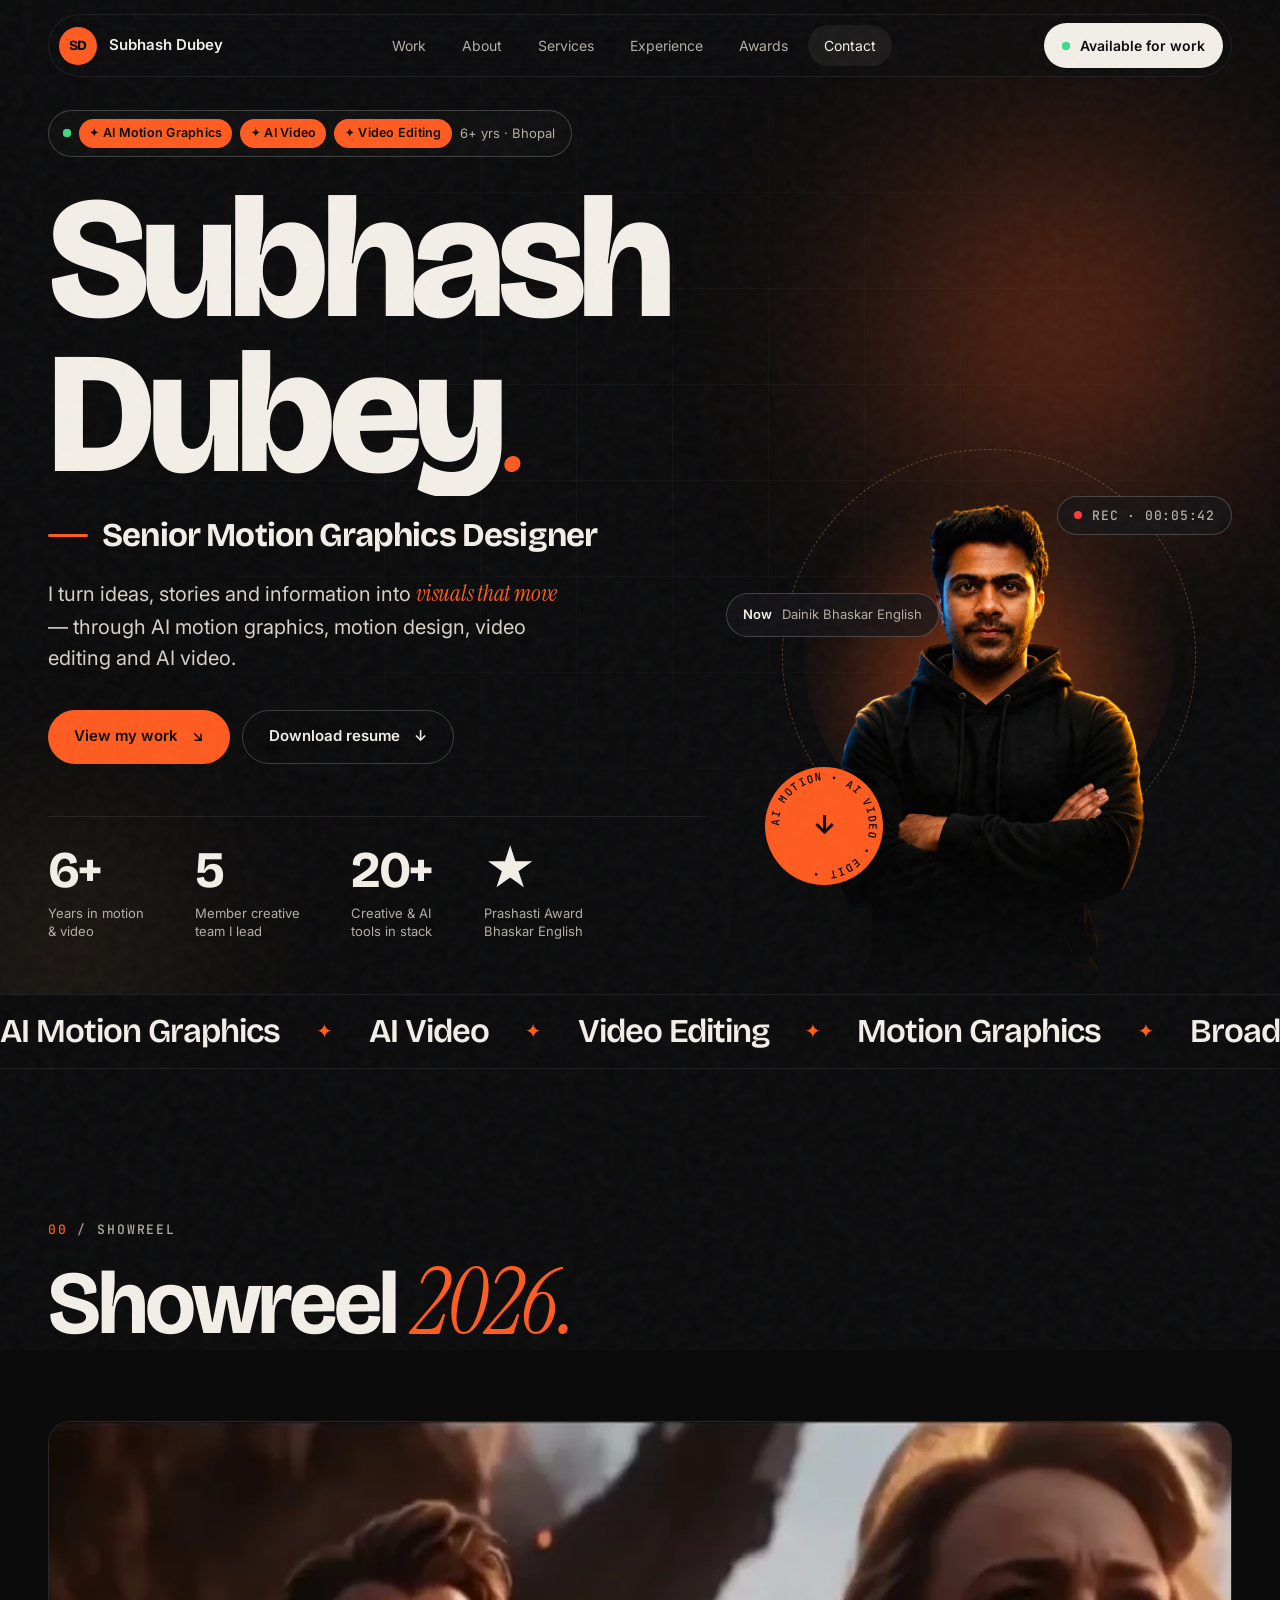
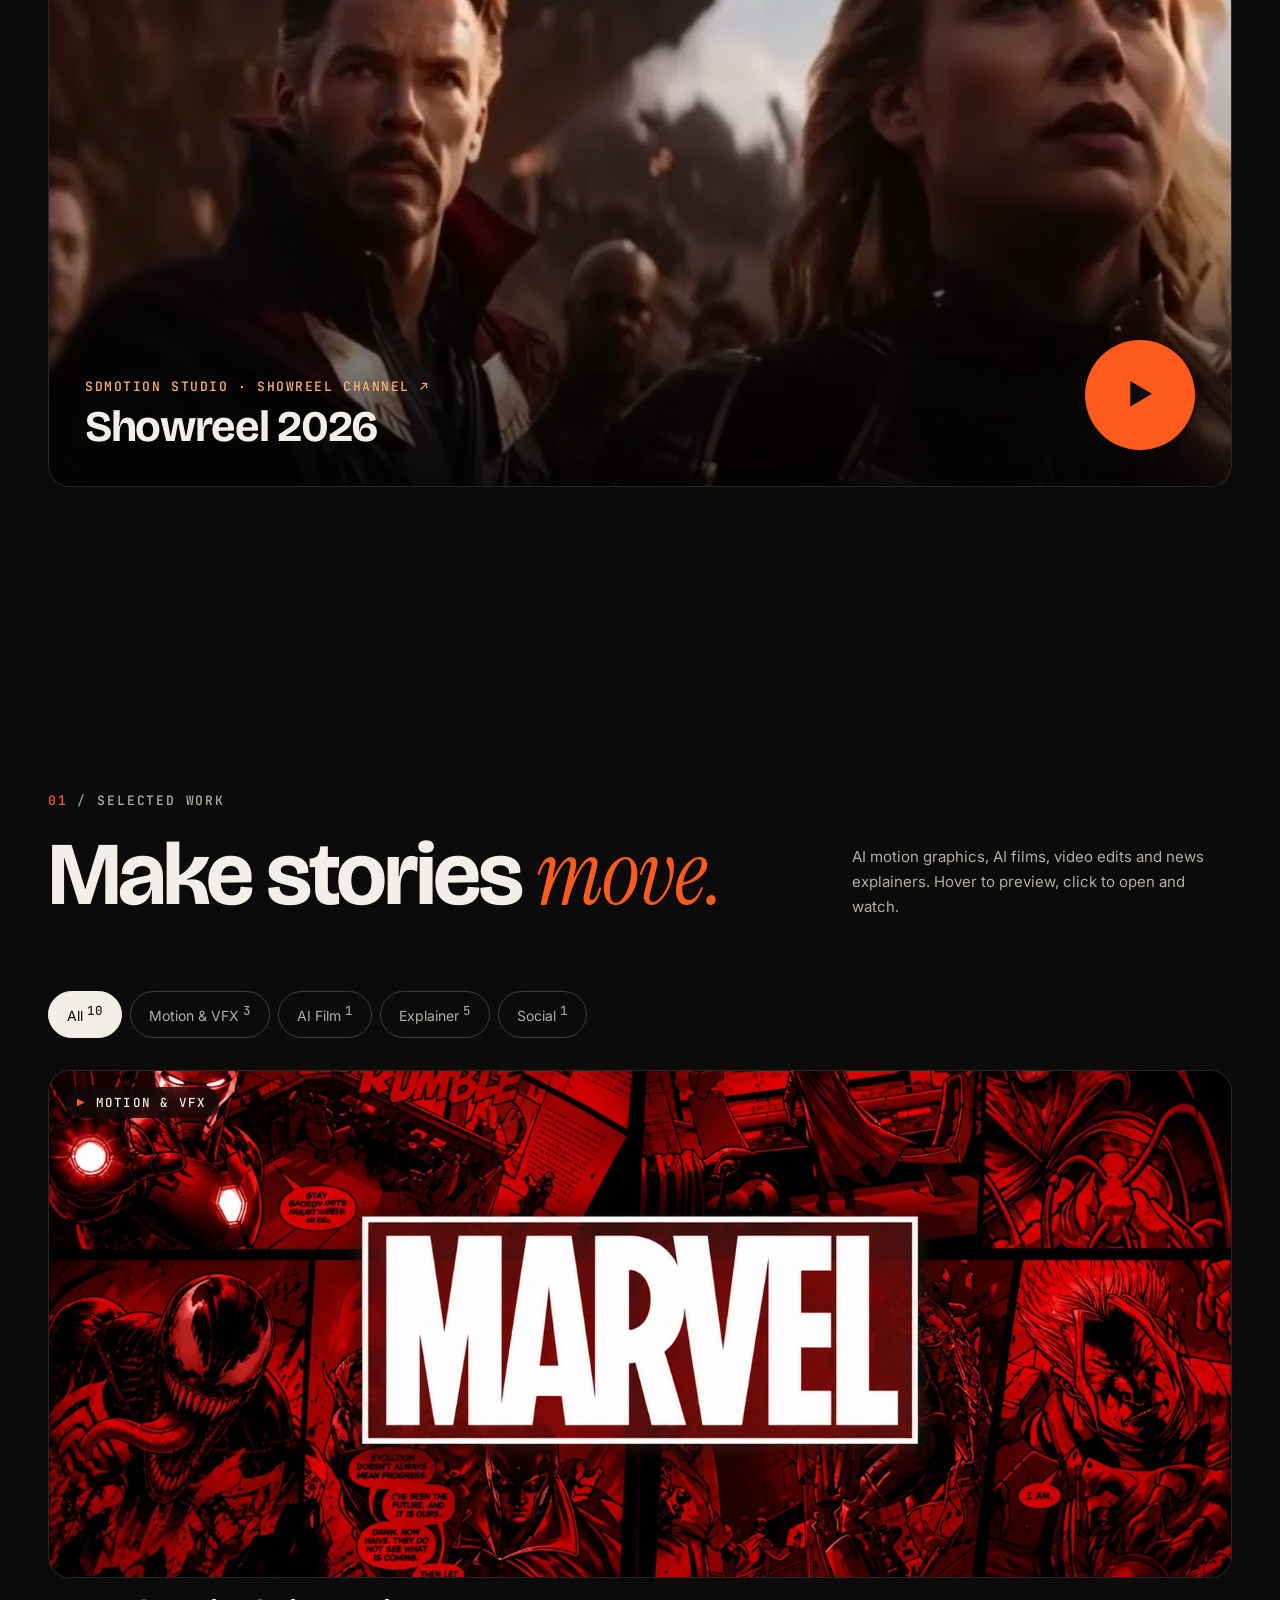
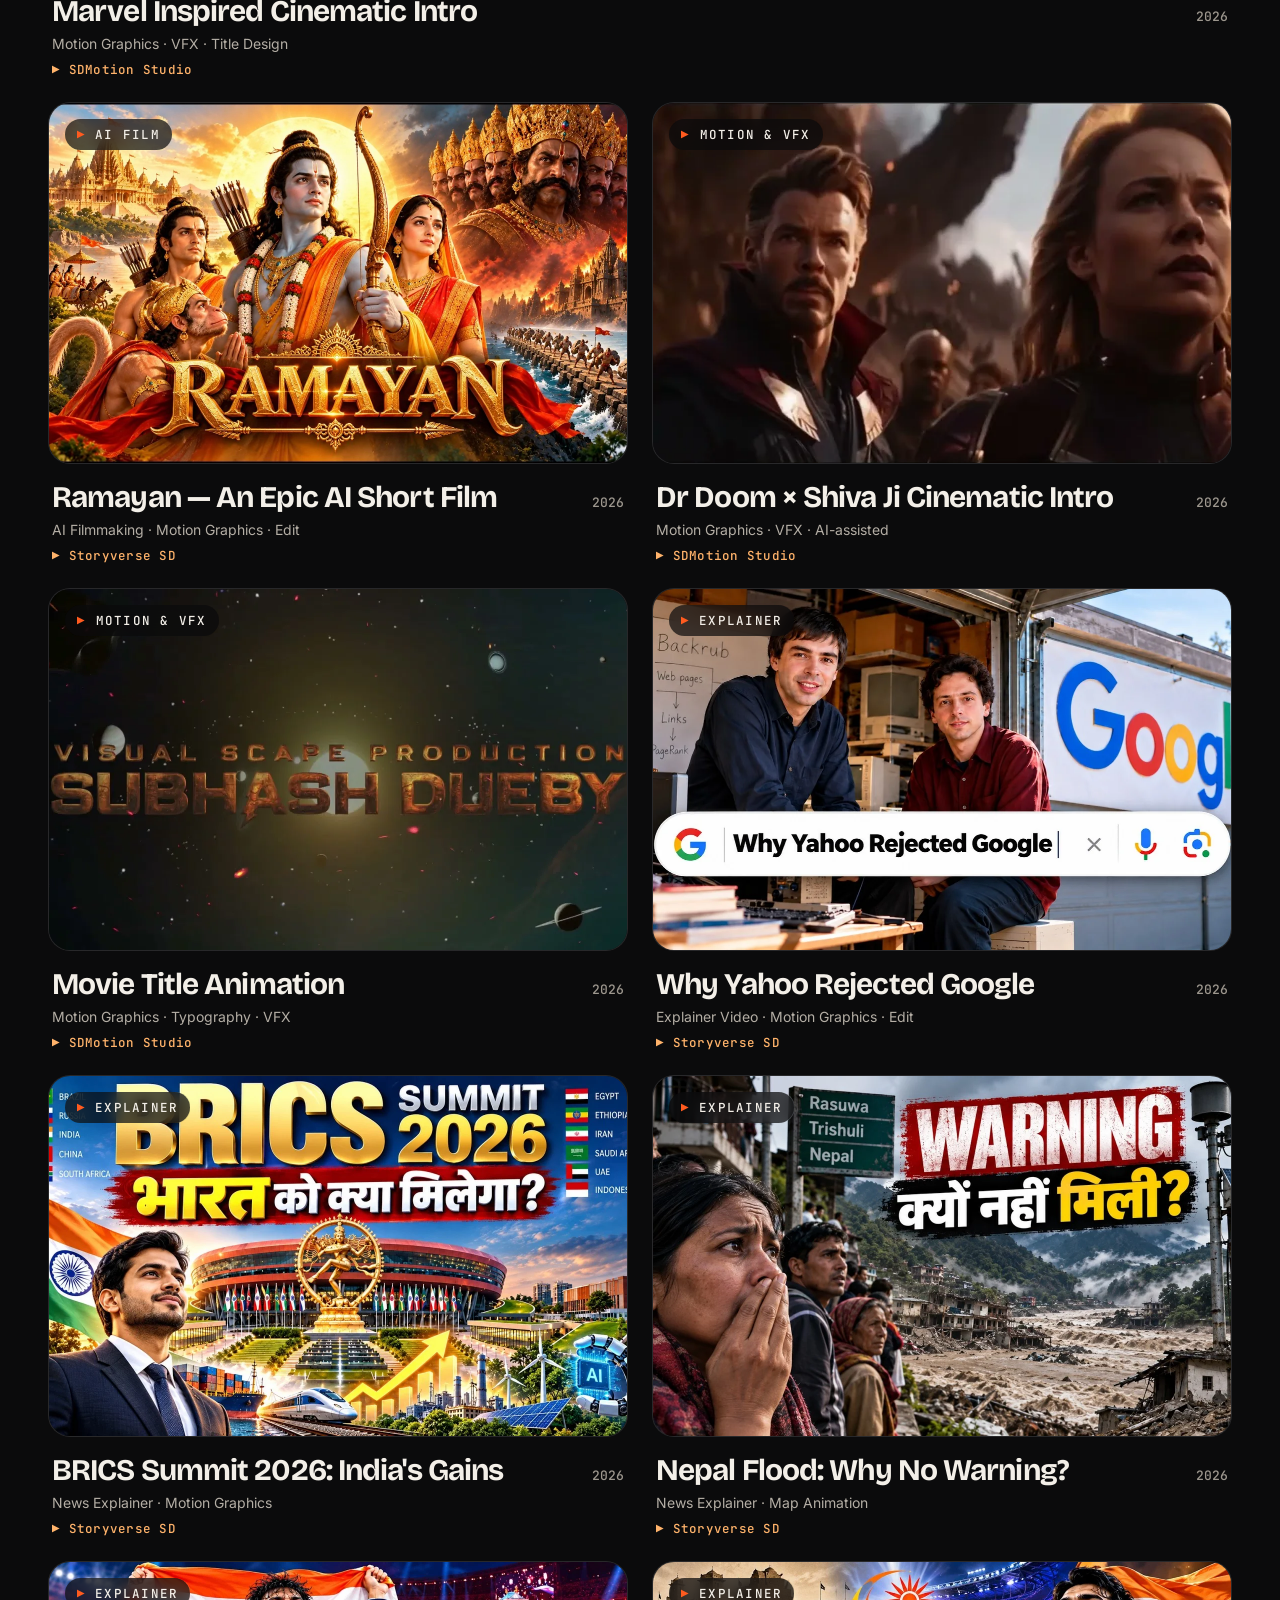
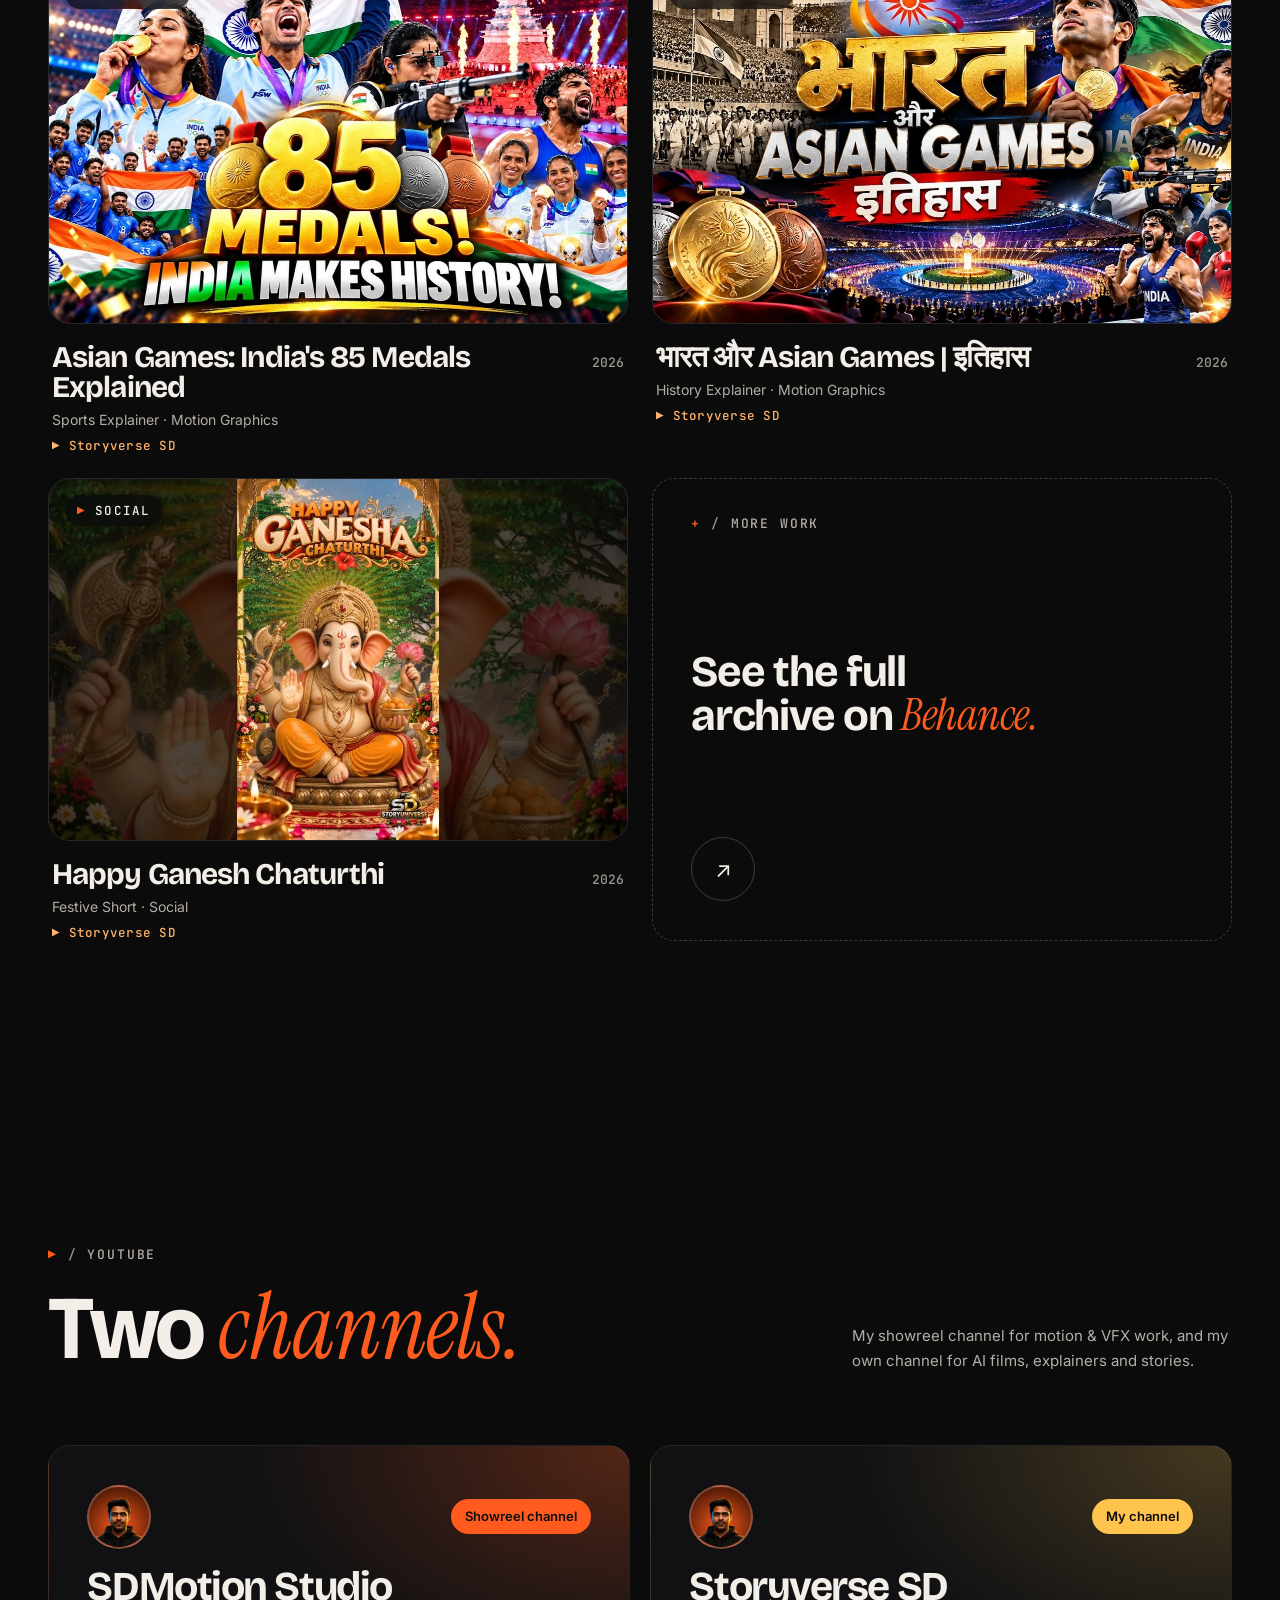
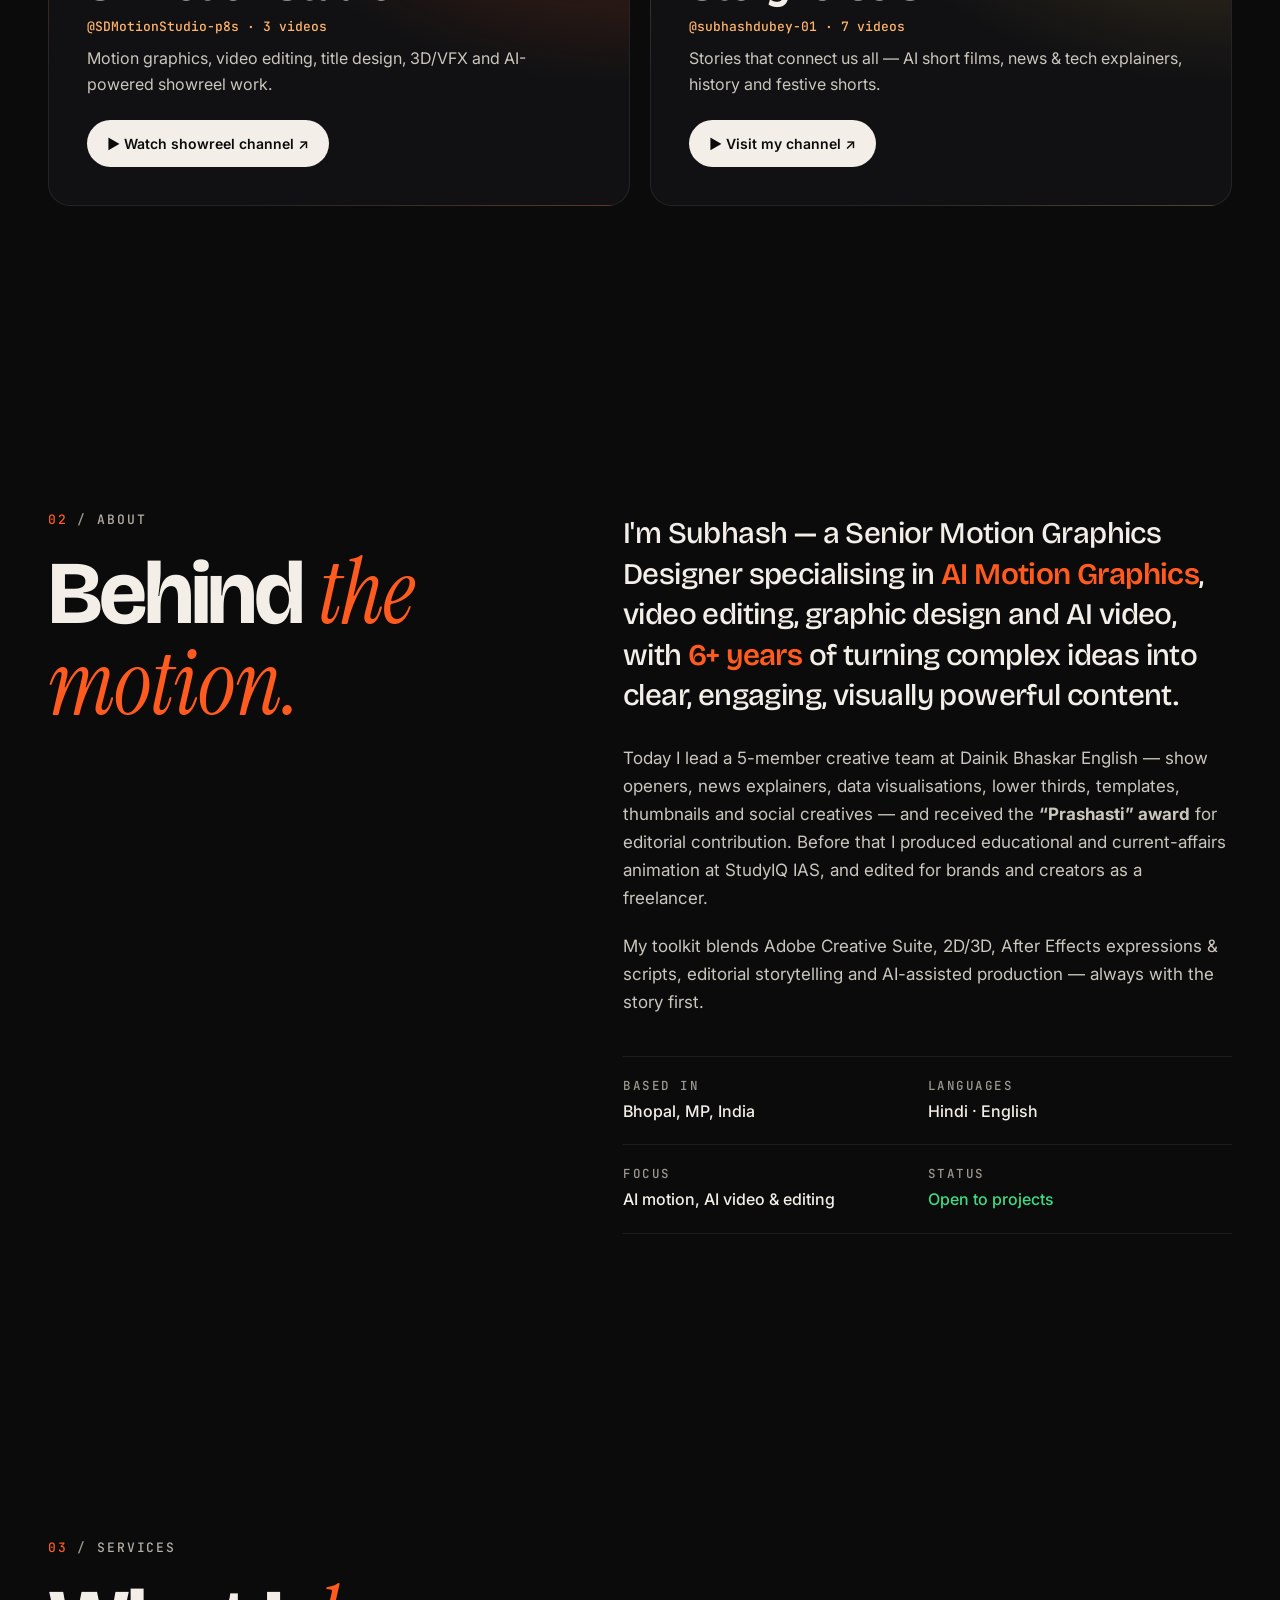
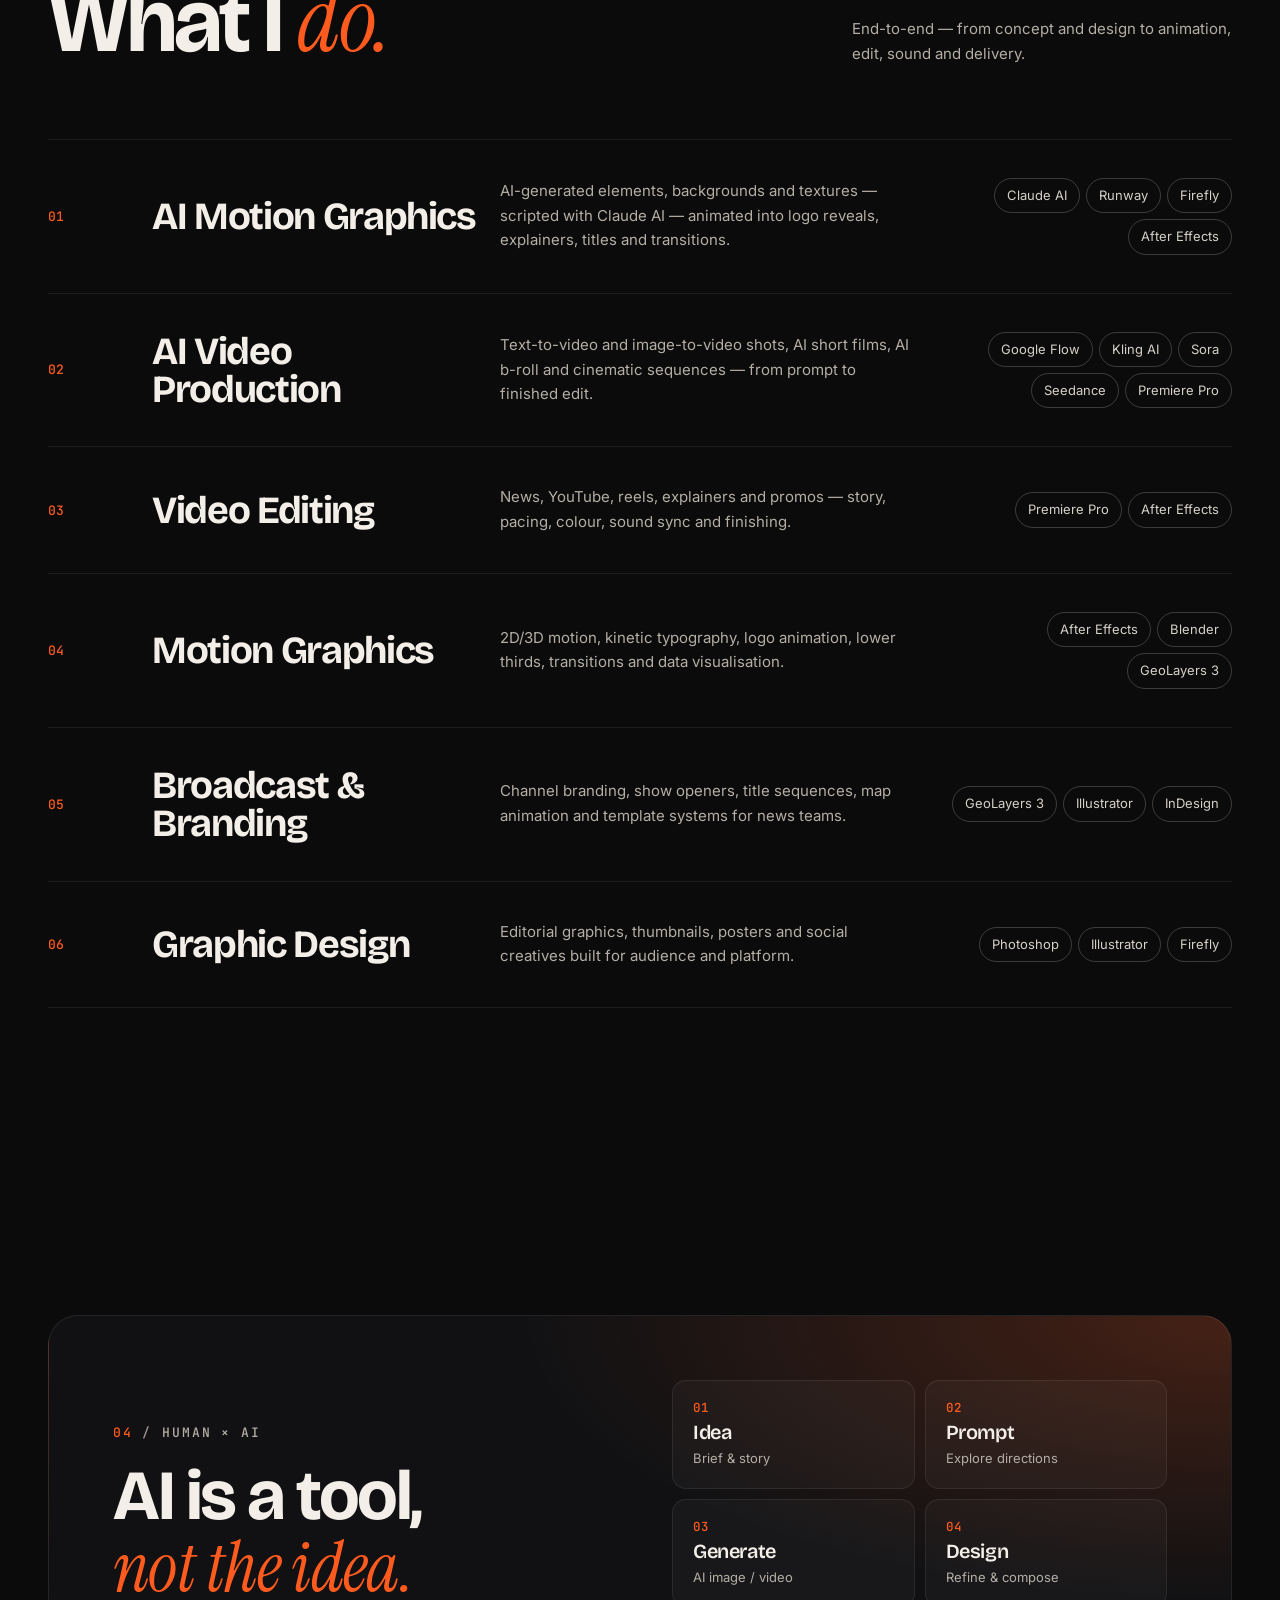
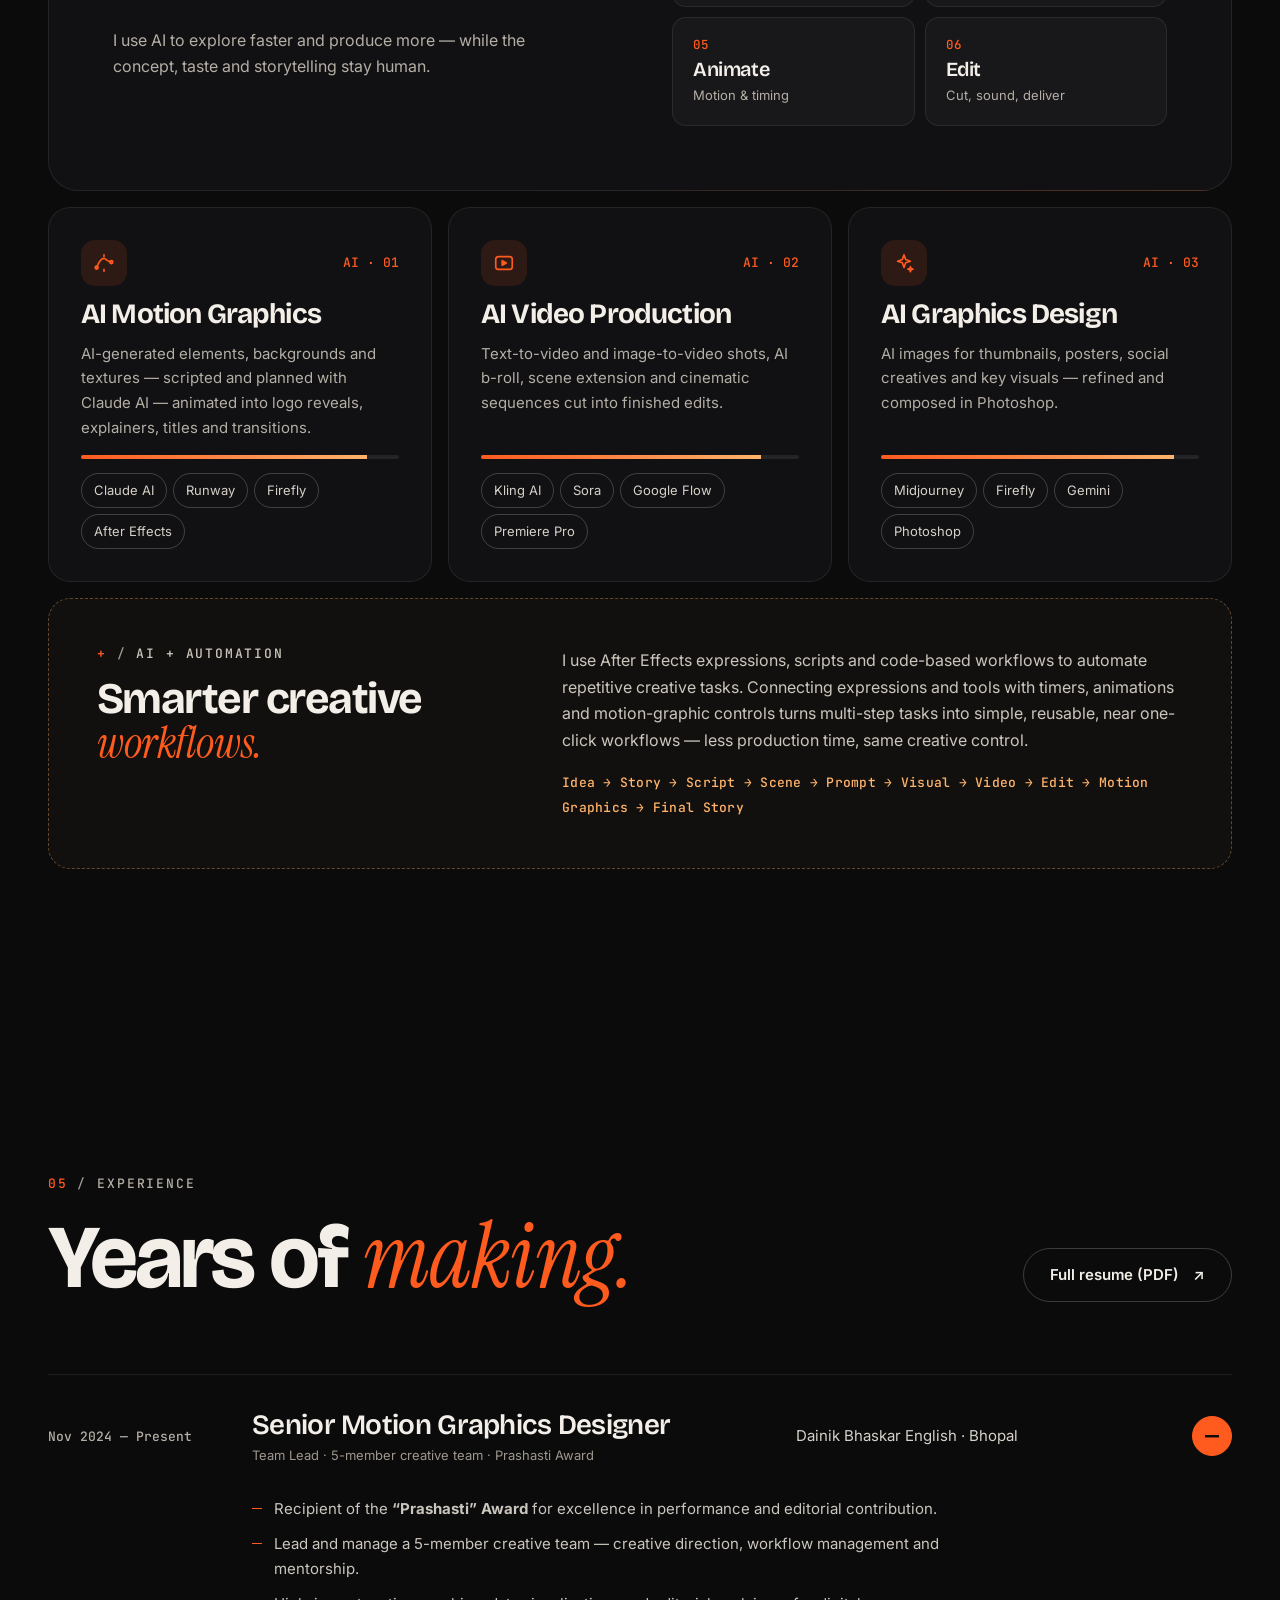
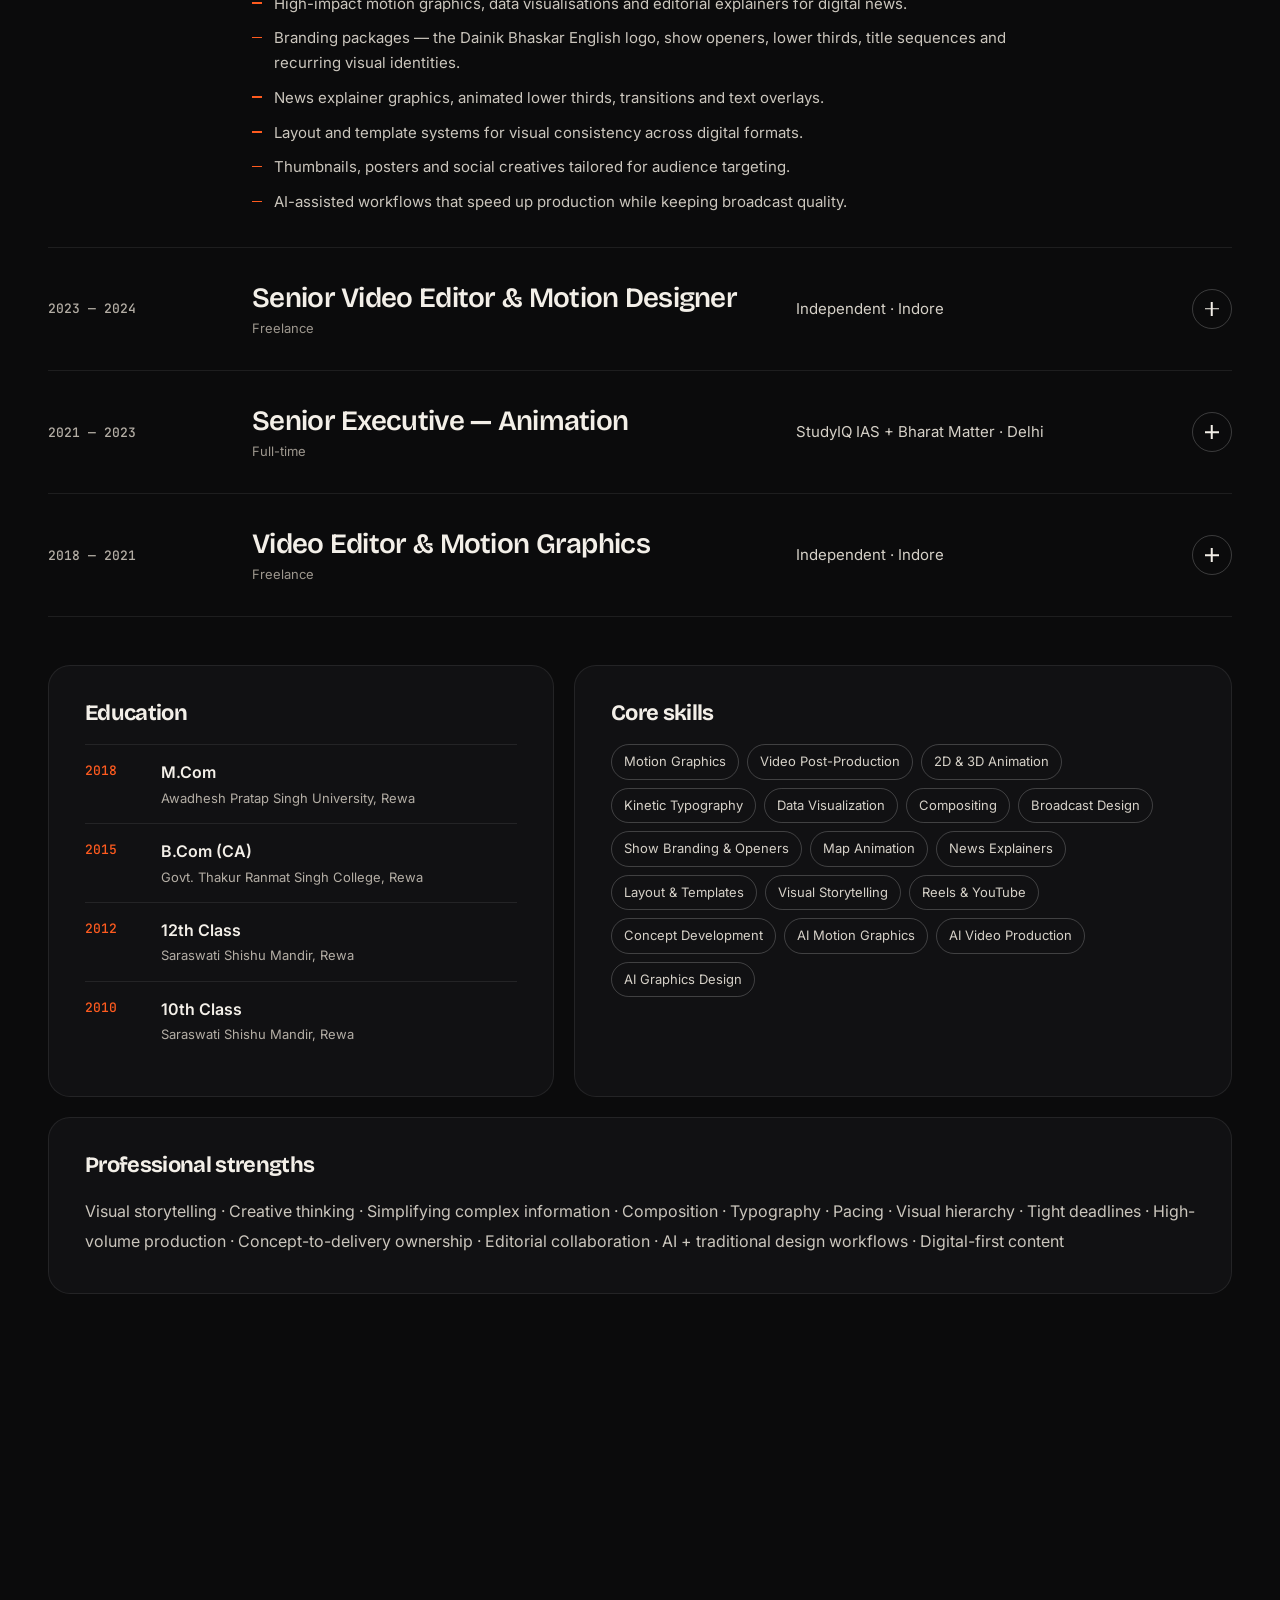
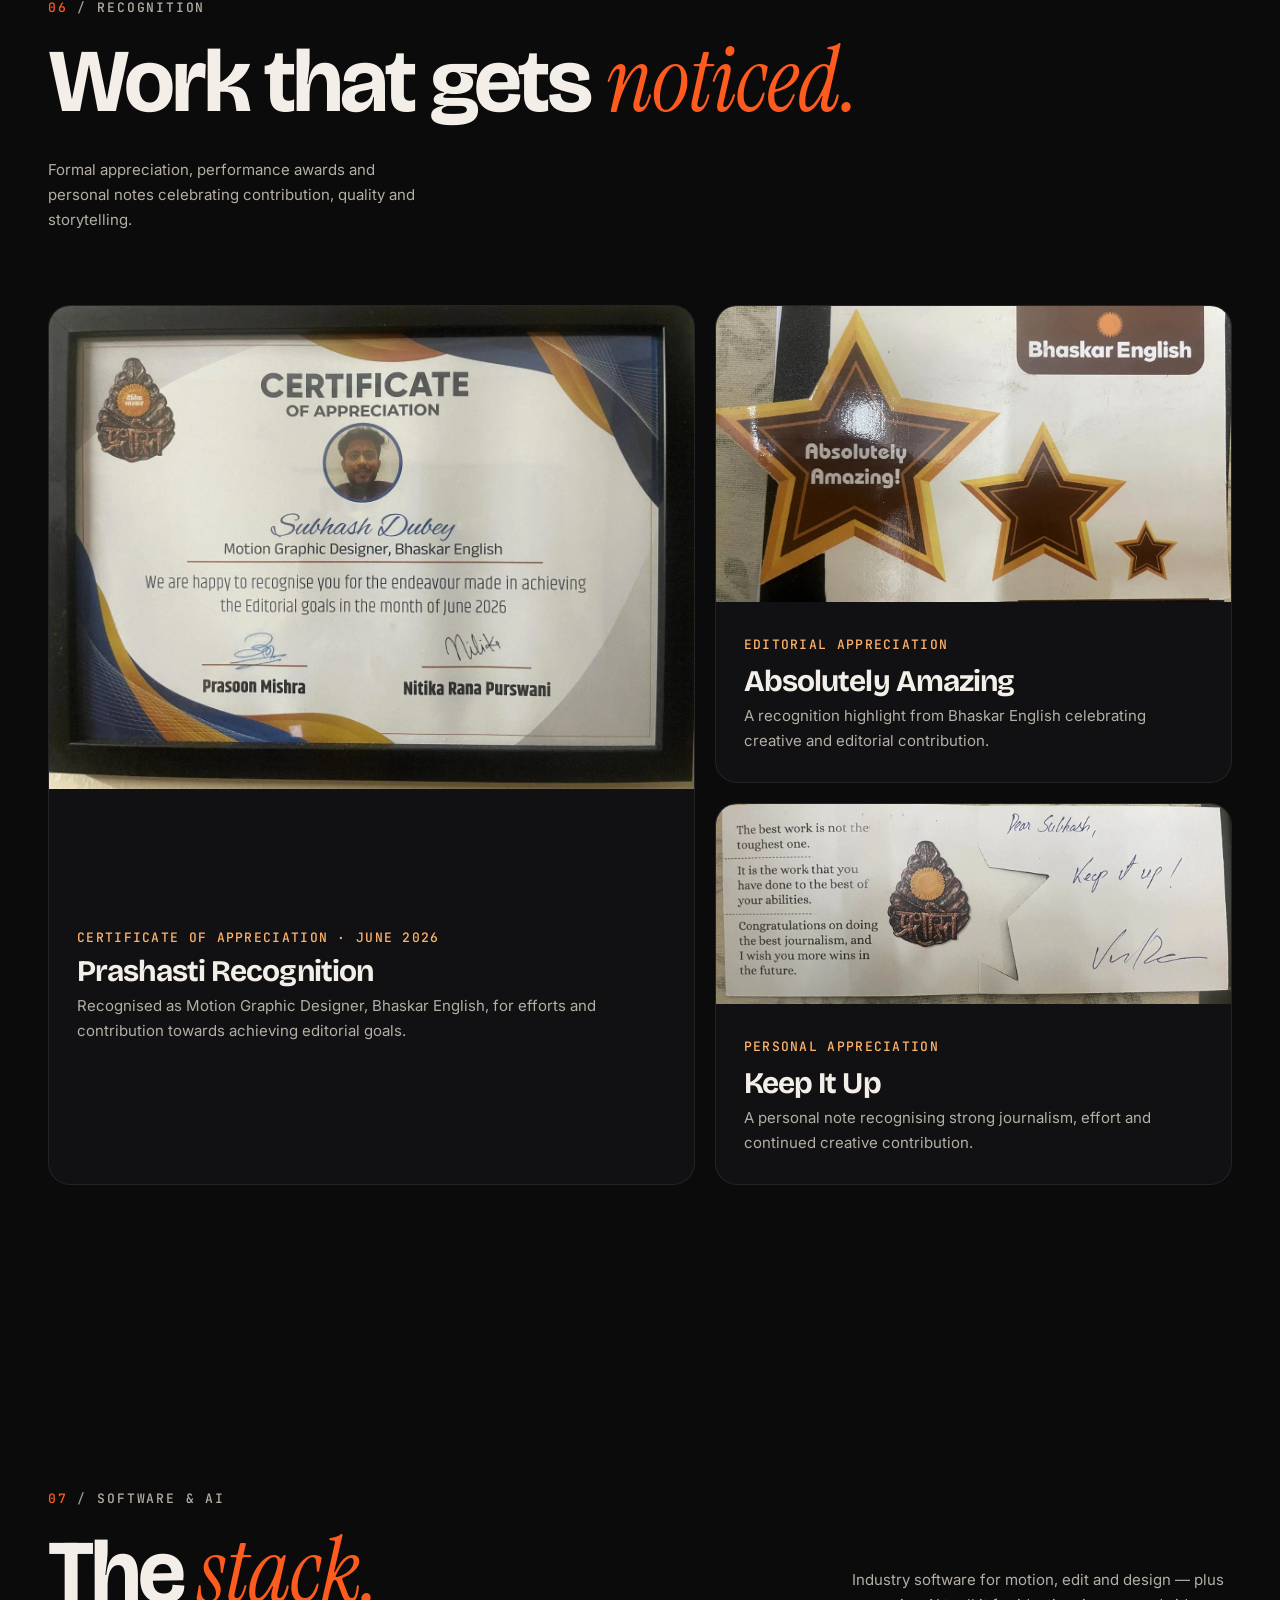
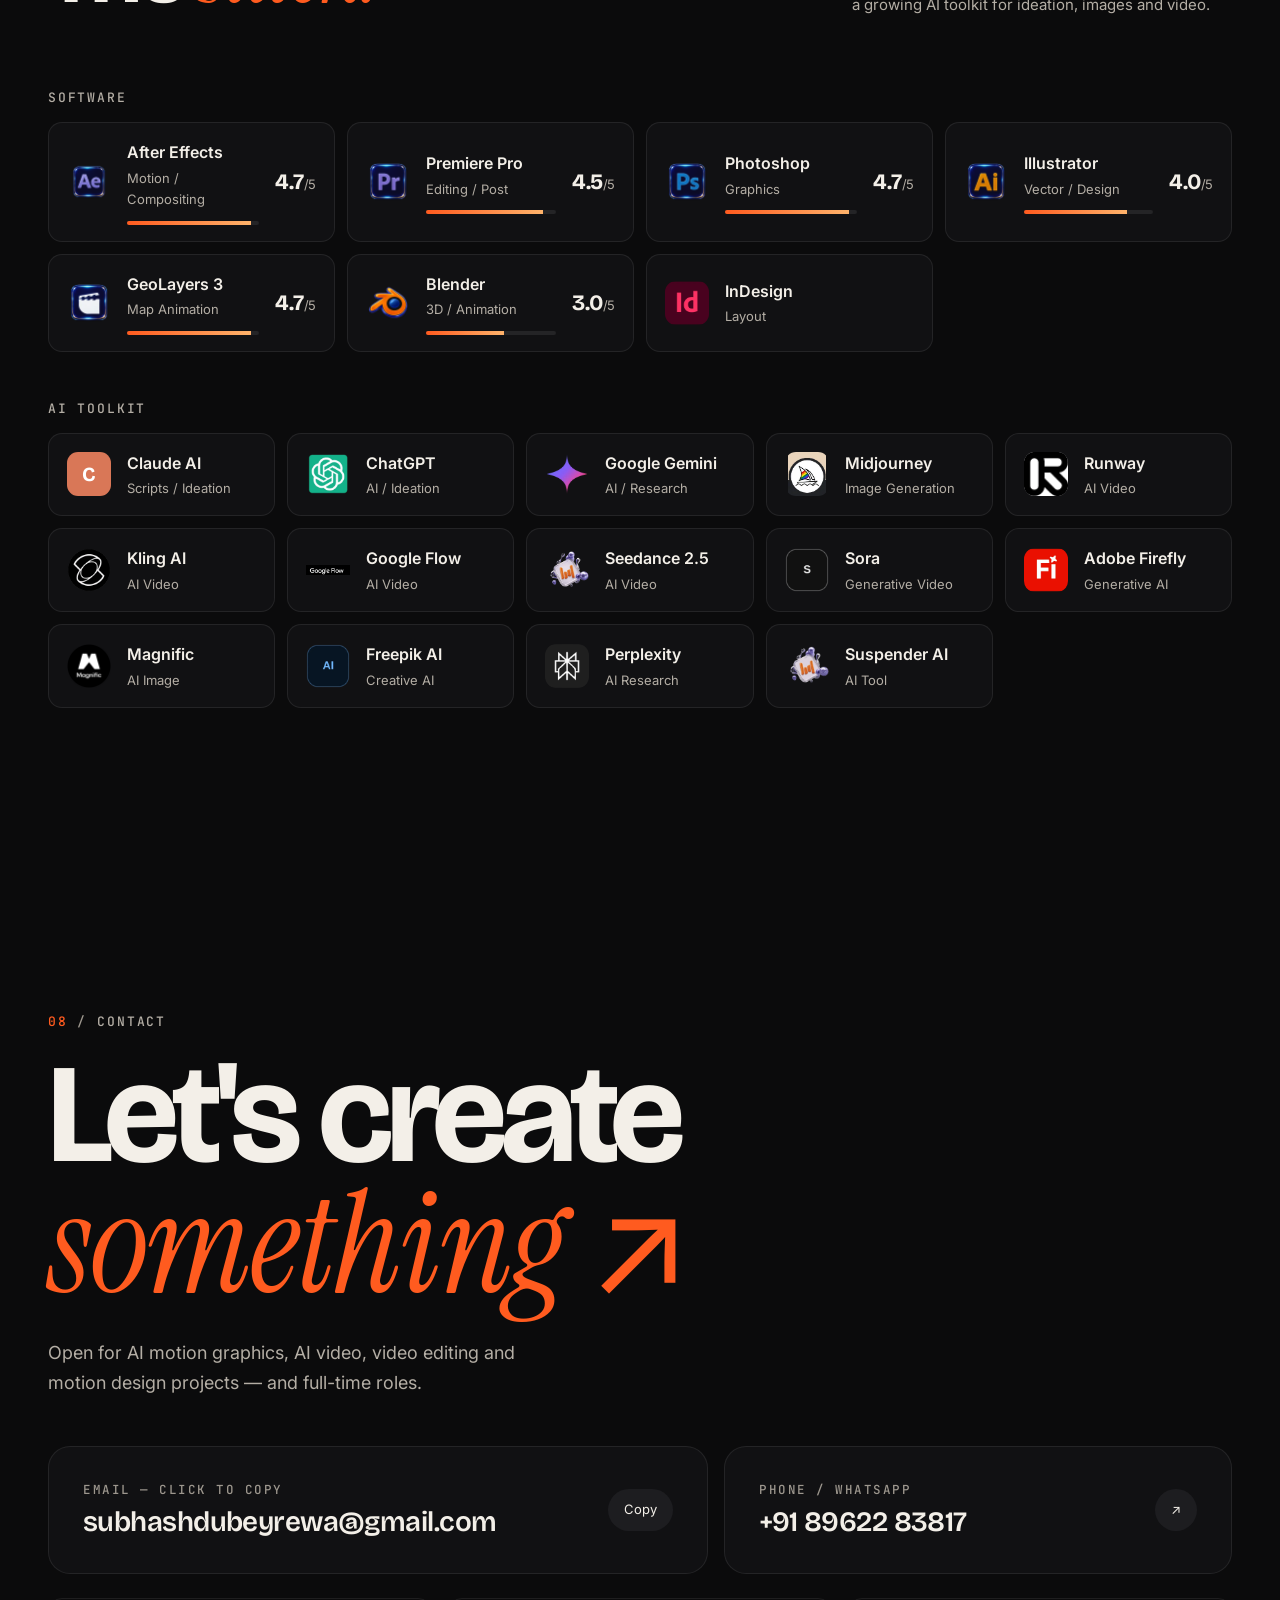
==== index.html @ db067c32 "Separate the two YouTube channels clearly - New YouTube section: SDMotion Studio (showreel channel) " ====
<!doctype html>
<html lang="en">
<head>
  <meta charset="utf-8">
  <meta http-equiv="Cache-Control" content="no-cache">
  <meta name="viewport" content="width=device-width, initial-scale=1">
  <meta name="theme-color" content="#0b0b0c">
  <meta name="description" content="Subhash Dubey — AI Motion Graphics, AI Video and Video Editing specialist — Senior Motion Graphics Designer with 6+ years of experience. Based in Bhopal, India.">
  <meta property="og:title" content="Subhash Dubey — AI Motion Graphics · AI Video · Video Editing">
  <meta property="og:description" content="AI Motion Graphics · AI Video · Video Editing · Senior Motion Graphics Designer · 6+ years.">
  <meta property="og:type" content="website">
  <meta property="og:image" content="https://subhash0508.github.io/subhash-dubey-portfolio0026/assets/images/subhash-profile.webp">
  <meta property="og:url" content="https://subhash0508.github.io/subhash-dubey-portfolio0026/">
  <link rel="canonical" href="https://subhash0508.github.io/subhash-dubey-portfolio0026/">
  <title>Subhash Dubey — AI Motion Graphics · AI Video · Video Editing</title>
  <link rel="icon" href="data:image/svg+xml,%3Csvg xmlns='http://www.w3.org/2000/svg' viewBox='0 0 64 64'%3E%3Crect width='64' height='64' rx='16' fill='%23ff5b1f'/%3E%3Ctext x='50%25' y='58%25' text-anchor='middle' font-family='Arial' font-weight='700' font-size='28' fill='%230b0b0c'%3ESD%3C/text%3E%3C/svg%3E">
  <link rel="preconnect" href="https://fonts.googleapis.com">
  <link rel="preconnect" href="https://fonts.gstatic.com" crossorigin>
  <link href="https://fonts.googleapis.com/css2?family=Bricolage+Grotesque:opsz,wght@12..96,400;12..96,600;12..96,700;12..96,800&family=Instrument+Serif:ital@0;1&family=Inter:wght@400;500;600&family=JetBrains+Mono:wght@400;500&display=swap" rel="stylesheet">
  <link rel="preload" as="image" href="assets/images/subhash-profile.webp">
  <link rel="stylesheet" href="style.css?v=20261121e">
</head>
<body>
  <div class="grain" aria-hidden="true"></div>
  <div class="progress" aria-hidden="true"><span></span></div>
  <div class="cursor" aria-hidden="true"><span class="cursor-label"></span></div>

  <!-- ============ NAV ============ -->
  <header class="nav-wrap">
    <nav class="nav container" aria-label="Primary">
      <a class="brand" href="#home" aria-label="Subhash Dubey — home">
        <span class="brand-mark">SD</span>
        <span class="brand-name">Subhash Dubey</span>
      </a>
      <div class="nav-links">
        <a href="#work">Work</a>
        <a href="#about">About</a>
        <a href="#services">Services</a>
        <a href="#experience">Experience</a>
        <a href="#recognition">Awards</a>
        <a href="#contact">Contact</a>
      </div>
      <a class="nav-cta" href="#contact" data-cursor="Say hi"><i class="pulse"></i>Available for work</a>
      <button class="menu-btn" aria-label="Open menu" aria-expanded="false"><span></span><span></span></button>
    </nav>
    <div class="mobile-menu" aria-hidden="true">
      <a href="#work"><small>01</small>Work</a>
      <a href="#about"><small>02</small>About</a>
      <a href="#services"><small>03</small>Services</a>
      <a href="#experience"><small>04</small>Experience</a>
      <a href="#recognition"><small>05</small>Awards</a>
      <a href="#contact"><small>06</small>Contact</a>
    </div>
  </header>

  <main>
    <!-- ============ HERO ============ -->
    <section id="home" class="hero">
      <div class="hero-bg" aria-hidden="true">
        <div class="glow glow-a"></div>
        <div class="glow glow-b"></div>
        <div class="hero-lines"></div>
      </div>

      <div class="container hero-inner">
        <div class="hero-copy">
          <p class="kicker reveal"><span class="pulse"></span> <b class="kicker-hot">✦ AI Motion Graphics</b><b class="kicker-hot">✦ AI Video</b><b class="kicker-hot">✦ Video Editing</b> 6+ yrs · Bhopal</p>
          <h1 class="hero-title">
            <span class="mask"><span class="reveal-up">Subhash</span></span>
            <span class="mask"><span class="reveal-up d1">Dubey<em>.</em></span></span>
          </h1>
          <p class="hero-role reveal d1">Senior Motion Graphics Designer</p>
          <p class="hero-intro reveal d2">
            I turn ideas, stories and information into <em>visuals that move</em> — through AI motion graphics, motion design, video editing and AI video.
          </p>
          <div class="hero-actions reveal d3">
            <a class="btn btn-primary" href="#work" data-cursor="View">View my work <span class="arr">↘</span></a>
            <a class="btn btn-ghost" href="assets/Subhash-Dubey-Resume.pdf" target="_blank" rel="noopener" data-cursor="PDF">Download resume <span class="arr">↓</span></a>
          </div>
          <dl class="hero-stats reveal d4">
            <div><dt><span data-count="6">6</span>+</dt><dd>Years in motion<br>&amp; video</dd></div>
            <div><dt><span data-count="5">5</span></dt><dd>Member creative<br>team I lead</dd></div>
            <div><dt><span data-count="20">20</span>+</dt><dd>Creative &amp; AI<br>tools in stack</dd></div>
            <div><dt>★</dt><dd>Prashasti Award<br>Bhaskar English</dd></div>
          </dl>
        </div>

        <div class="hero-visual reveal d2">
          <div class="portrait">
            <div class="portrait-ring" aria-hidden="true"></div>
            <img src="assets/images/subhash-profile.webp" alt="Portrait of Subhash Dubey" width="1122" height="1402" fetchpriority="high">
            <div class="portrait-fade" aria-hidden="true"></div>
          </div>
          <div class="chip chip-a"><b>Now</b> Dainik Bhaskar English</div>
          <div class="chip chip-b"><span class="rec"></span>REC · 00:05:42</div>
          <a class="spin-badge" href="#work" aria-label="Scroll to work">
            <svg viewBox="0 0 120 120" aria-hidden="true"><defs><path id="circ" d="M60,60 m-46,0 a46,46 0 1,1 92,0 a46,46 0 1,1 -92,0"/></defs><text><textPath href="#circ">AI MOTION • AI VIDEO • EDIT • </textPath></text></svg>
            <span>↓</span>
          </a>
        </div>
      </div>

      <div class="marquee" aria-hidden="true">
        <div class="marquee-track">
          <span>AI Motion Graphics</span><i>✦</i><span>AI Video</span><i>✦</i><span>Video Editing</span><i>✦</i><span>Motion Graphics</span><i>✦</i><span>Broadcast Design</span><i>✦</i><span>Graphic Design</span><i>✦</i><span>Visual Storytelling</span><i>✦</i>
          <span>AI Motion Graphics</span><i>✦</i><span>AI Video</span><i>✦</i><span>Video Editing</span><i>✦</i><span>Motion Graphics</span><i>✦</i><span>Broadcast Design</span><i>✦</i><span>Graphic Design</span><i>✦</i><span>Visual Storytelling</span><i>✦</i>
        </div>
      </div>
    </section>

    <!-- ============ SHOWREEL ============ -->
    <section id="showreel" class="section showreel">
      <div class="container">
        <div class="section-head reveal">
          <p class="label"><span>00</span> Showreel</p>
          <h2 id="showreelTitle">Showreel <em>2026.</em></h2>
        </div>
        <div id="showreelMount" class="reel reveal" data-cursor="Play"></div>
      </div>
    </section>

    <!-- ============ WORK ============ -->
    <section id="work" class="section work">
      <div class="container">
        <div class="section-head split-head reveal">
          <div>
            <p class="label"><span>01</span> Selected work</p>
            <h2>Make stories <em>move.</em></h2>
          </div>
          <p class="head-note">AI motion graphics, AI films, video edits and news explainers. Hover to preview, click to open and watch.</p>
        </div>
        <div id="filters" class="filters reveal" role="tablist" aria-label="Project filters"></div>
        <div id="projectGrid" class="project-grid"></div>
      </div>
    </section>

    <!-- ============ YOUTUBE CHANNELS ============ -->
    <section id="channels" class="section channels">
      <div class="container">
        <div class="section-head split-head reveal">
          <div>
            <p class="label"><span>▶</span> YouTube</p>
            <h2>Two <em>channels.</em></h2>
          </div>
          <p class="head-note">My showreel channel for motion &amp; VFX work, and my own channel for AI films, explainers and stories.</p>
        </div>
        <div class="ch-grid">
          <a class="ch-card ch-studio reveal" href="https://www.youtube.com/@sdmotionstudio-p8s" target="_blank" rel="noopener" data-cursor="Open">
            <div class="ch-top">
              <span class="ch-avatar"><img src="assets/images/subhash-profile.webp" alt=""></span>
              <span class="ch-pill">Showreel channel</span>
            </div>
            <h3>SDMotion Studio</h3>
            <p class="ch-handle">@SDMotionStudio-p8s · 3 videos</p>
            <p>Motion graphics, video editing, title design, 3D/VFX and AI-powered showreel work.</p>
            <span class="ch-btn">▶ Watch showreel channel ↗</span>
          </a>
          <a class="ch-card ch-story reveal" href="https://www.youtube.com/@subhashdubey-01" target="_blank" rel="noopener" data-cursor="Open">
            <div class="ch-top">
              <span class="ch-avatar"><img src="assets/images/subhash-profile.webp" alt=""></span>
              <span class="ch-pill">My channel</span>
            </div>
            <h3>Storyverse SD</h3>
            <p class="ch-handle">@subhashdubey-01 · 7 videos</p>
            <p>Stories that connect us all — AI short films, news &amp; tech explainers, history and festive shorts.</p>
            <span class="ch-btn">▶ Visit my channel ↗</span>
          </a>
        </div>
      </div>
    </section>

    <!-- ============ ABOUT ============ -->
    <section id="about" class="section about">
      <div class="container about-grid">
        <div class="reveal">
          <p class="label"><span>02</span> About</p>
          <h2>Behind <em>the motion.</em></h2>
        </div>
        <div class="about-copy">
          <p class="lead reveal">I'm Subhash — a Senior Motion Graphics Designer specialising in <b>AI Motion Graphics</b>, video editing, graphic design and AI video, with <b>6+ years</b> of turning complex ideas into clear, engaging, visually powerful content.</p>
          <p class="reveal">Today I lead a 5-member creative team at Dainik Bhaskar English — show openers, news explainers, data visualisations, lower thirds, templates, thumbnails and social creatives — and received the <b>“Prashasti” award</b> for editorial contribution. Before that I produced educational and current-affairs animation at StudyIQ IAS, and edited for brands and creators as a freelancer.</p>
          <p class="reveal">My toolkit blends Adobe Creative Suite, 2D/3D, After Effects expressions &amp; scripts, editorial storytelling and AI-assisted production — always with the story first.</p>
          <div class="about-facts reveal">
            <div><span>Based in</span><b>Bhopal, MP, India</b></div>
            <div><span>Languages</span><b>Hindi · English</b></div>
            <div><span>Focus</span><b>AI motion, AI video &amp; editing</b></div>
            <div><span>Status</span><b class="ok">Open to projects</b></div>
          </div>
        </div>
      </div>
    </section>

    <!-- ============ SERVICES ============ -->
    <section id="services" class="section services">
      <div class="container">
        <div class="section-head split-head reveal">
          <div>
            <p class="label"><span>03</span> Services</p>
            <h2>What I <em>do.</em></h2>
          </div>
          <p class="head-note">End-to-end — from concept and design to animation, edit, sound and delivery.</p>
        </div>
        <div class="service-list">
          <article class="service reveal">
            <span class="s-num">01</span>
            <h3>AI Motion Graphics</h3>
            <p>AI-generated elements, backgrounds and textures — scripted with Claude AI — animated into logo reveals, explainers, titles and transitions.</p>
            <ul><li>Claude AI</li><li>Runway</li><li>Firefly</li><li>After Effects</li></ul>
          </article>
          <article class="service reveal">
            <span class="s-num">02</span>
            <h3>AI Video Production</h3>
            <p>Text-to-video and image-to-video shots, AI short films, AI b-roll and cinematic sequences — from prompt to finished edit.</p>
            <ul><li>Google Flow</li><li>Kling AI</li><li>Sora</li><li>Seedance</li><li>Premiere Pro</li></ul>
          </article>
          <article class="service reveal">
            <span class="s-num">03</span>
            <h3>Video Editing</h3>
            <p>News, YouTube, reels, explainers and promos — story, pacing, colour, sound sync and finishing.</p>
            <ul><li>Premiere Pro</li><li>After Effects</li></ul>
          </article>
          <article class="service reveal">
            <span class="s-num">04</span>
            <h3>Motion Graphics</h3>
            <p>2D/3D motion, kinetic typography, logo animation, lower thirds, transitions and data visualisation.</p>
            <ul><li>After Effects</li><li>Blender</li><li>GeoLayers 3</li></ul>
          </article>
          <article class="service reveal">
            <span class="s-num">05</span>
            <h3>Broadcast &amp; Branding</h3>
            <p>Channel branding, show openers, title sequences, map animation and template systems for news teams.</p>
            <ul><li>GeoLayers 3</li><li>Illustrator</li><li>InDesign</li></ul>
          </article>
          <article class="service reveal">
            <span class="s-num">06</span>
            <h3>Graphic Design</h3>
            <p>Editorial graphics, thumbnails, posters and social creatives built for audience and platform.</p>
            <ul><li>Photoshop</li><li>Illustrator</li><li>Firefly</li></ul>
          </article>
        </div>
      </div>
    </section>

    <!-- ============ AI WORKFLOW ============ -->
    <section class="section ai">
      <div class="container">
        <div class="ai-card reveal">
          <div>
            <p class="label"><span>04</span> Human × AI</p>
            <h2>AI is a tool,<br><em>not the idea.</em></h2>
            <p class="ai-text">I use AI to explore faster and produce more — while the concept, taste and storytelling stay human.</p>
          </div>
          <ol class="flow">
            <li><b>Idea</b><span>Brief &amp; story</span></li>
            <li><b>Prompt</b><span>Explore directions</span></li>
            <li><b>Generate</b><span>AI image / video</span></li>
            <li><b>Design</b><span>Refine &amp; compose</span></li>
            <li><b>Animate</b><span>Motion &amp; timing</span></li>
            <li><b>Edit</b><span>Cut, sound, deliver</span></li>
          </ol>
        </div>

        <div class="ai-skills">
          <article class="ai-skill reveal">
            <div class="ai-skill-top"><span class="ai-icon" aria-hidden="true"><svg viewBox="0 0 24 24" width="22" height="22" fill="none" stroke="currentColor" stroke-width="1.8" stroke-linecap="round" stroke-linejoin="round"><path d="M4 17c3-8 6-10 8-10s4 4 8 4"/><circle cx="4" cy="17" r="1.6"/><circle cx="20" cy="11" r="1.6"/><path d="M12 3v2M12 19v2"/></svg></span><span class="s-num">AI · 01</span></div>
            <h3>AI Motion Graphics</h3>
            <p>AI-generated elements, backgrounds and textures — scripted and planned with Claude AI — animated into logo reveals, explainers, titles and transitions.</p>
            <div class="meter" style="--v:90%"><span></span></div>
            <ul><li>Claude AI</li><li>Runway</li><li>Firefly</li><li>After Effects</li></ul>
          </article>
          <article class="ai-skill reveal">
            <div class="ai-skill-top"><span class="ai-icon" aria-hidden="true"><svg viewBox="0 0 24 24" width="22" height="22" fill="none" stroke="currentColor" stroke-width="1.8" stroke-linecap="round" stroke-linejoin="round"><rect x="3" y="5" width="18" height="14" rx="3"/><path d="M10 9.5v5l4.5-2.5z" fill="currentColor"/></svg></span><span class="s-num">AI · 02</span></div>
            <h3>AI Video Production</h3>
            <p>Text-to-video and image-to-video shots, AI b-roll, scene extension and cinematic sequences cut into finished edits.</p>
            <div class="meter" style="--v:88%"><span></span></div>
            <ul><li>Kling AI</li><li>Sora</li><li>Google Flow</li><li>Premiere Pro</li></ul>
          </article>
          <article class="ai-skill reveal">
            <div class="ai-skill-top"><span class="ai-icon" aria-hidden="true"><svg viewBox="0 0 24 24" width="22" height="22" fill="none" stroke="currentColor" stroke-width="1.8" stroke-linecap="round" stroke-linejoin="round"><path d="M12 3l1.8 5.2L19 10l-5.2 1.8L12 17l-1.8-5.2L5 10l5.2-1.8z"/><path d="M19 16l.7 2 2 .7-2 .7-.7 2-.7-2-2-.7 2-.7z"/></svg></span><span class="s-num">AI · 03</span></div>
            <h3>AI Graphics Design</h3>
            <p>AI images for thumbnails, posters, social creatives and key visuals — refined and composed in Photoshop.</p>
            <div class="meter" style="--v:92%"><span></span></div>
            <ul><li>Midjourney</li><li>Firefly</li><li>Gemini</li><li>Photoshop</li></ul>
          </article>
        </div>

        <div class="auto-card reveal">
          <div>
            <p class="label"><span>+</span> AI + Automation</p>
            <h3>Smarter creative <em>workflows.</em></h3>
          </div>
          <div>
            <p>I use After Effects expressions, scripts and code-based workflows to automate repetitive creative tasks. Connecting expressions and tools with timers, animations and motion-graphic controls turns multi-step tasks into simple, reusable, near one-click workflows — less production time, same creative control.</p>
            <p class="pipeline">Idea → Story → Script → Scene → Prompt → Visual → Video → Edit → Motion Graphics → Final Story</p>
          </div>
        </div>
      </div>
    </section>

    <!-- ============ EXPERIENCE ============ -->
    <section id="experience" class="section experience">
      <div class="container">
        <div class="section-head split-head reveal">
          <div>
            <p class="label"><span>05</span> Experience</p>
            <h2>Years of <em>making.</em></h2>
          </div>
          <a class="btn btn-ghost" href="assets/Subhash-Dubey-Resume.pdf" target="_blank" rel="noopener" data-cursor="PDF">Full resume (PDF) <span class="arr">↗</span></a>
        </div>

        <div class="jobs">
          <details class="job reveal" open>
            <summary>
              <span class="job-date">Nov 2024 — Present</span>
              <span class="job-role">Senior Motion Graphics Designer<small>Team Lead · 5-member creative team · Prashasti Award</small></span>
              <span class="job-co">Dainik Bhaskar English · Bhopal</span>
              <span class="job-toggle" aria-hidden="true"></span>
            </summary>
            <div class="job-body">
              <ul>
                <li>Recipient of the <b>“Prashasti” Award</b> for excellence in performance and editorial contribution.</li>
                <li>Lead and manage a 5-member creative team — creative direction, workflow management and mentorship.</li>
                <li>High-impact motion graphics, data visualisations and editorial explainers for digital news.</li>
                <li>Branding packages — the Dainik Bhaskar English logo, show openers, lower thirds, title sequences and recurring visual identities.</li>
                <li>News explainer graphics, animated lower thirds, transitions and text overlays.</li>
                <li>Layout and template systems for visual consistency across digital formats.</li>
                <li>Thumbnails, posters and social creatives tailored for audience targeting.</li>
                <li>AI-assisted workflows that speed up production while keeping broadcast quality.</li>
              </ul>
            </div>
          </details>

          <details class="job reveal">
            <summary>
              <span class="job-date">2023 — 2024</span>
              <span class="job-role">Senior Video Editor &amp; Motion Designer<small>Freelance</small></span>
              <span class="job-co">Independent · Indore</span>
              <span class="job-toggle" aria-hidden="true"></span>
            </summary>
            <div class="job-body">
              <ul>
                <li>High-quality visual content for brands and influencers.</li>
                <li>Editing for Instagram, YouTube reels and social media ads.</li>
                <li>Collaborated with clients on branding, scripting and delivery.</li>
              </ul>
            </div>
          </details>

          <details class="job reveal">
            <summary>
              <span class="job-date">2021 — 2023</span>
              <span class="job-role">Senior Executive — Animation<small>Full-time</small></span>
              <span class="job-co">StudyIQ IAS + Bharat Matter · Delhi</span>
              <span class="job-toggle" aria-hidden="true"></span>
            </summary>
            <div class="job-body">
              <ul>
                <li>Educational and current-affairs videos across diverse content categories.</li>
                <li>Motion graphics integrated with 2D/3D elements for clarity and impact.</li>
                <li>Editing, sound sync and visual branding for professional outputs.</li>
                <li>Recognised for exceptional performance with an 18% performance-based salary increment.</li>
              </ul>
            </div>
          </details>

          <details class="job reveal">
            <summary>
              <span class="job-date">2018 — 2021</span>
              <span class="job-role">Video Editor &amp; Motion Graphics<small>Freelance</small></span>
              <span class="job-co">Independent · Indore</span>
              <span class="job-toggle" aria-hidden="true"></span>
            </summary>
            <div class="job-body">
              <ul>
                <li>Video edits and motion graphics for brands and influencers on Instagram, YouTube and ads.</li>
                <li>Animated logos, intros and branding assets.</li>
                <li>End-to-end production: editing, colour, sound and motion graphics.</li>
              </ul>
            </div>
          </details>
        </div>

        <div class="cv-extra">
          <div class="cv-card reveal">
            <h3>Education</h3>
            <div class="edu"><span>2018</span><b>M.Com</b><small>Awadhesh Pratap Singh University, Rewa</small></div>
            <div class="edu"><span>2015</span><b>B.Com (CA)</b><small>Govt. Thakur Ranmat Singh College, Rewa</small></div>
            <div class="edu"><span>2012</span><b>12th Class</b><small>Saraswati Shishu Mandir, Rewa</small></div>
            <div class="edu"><span>2010</span><b>10th Class</b><small>Saraswati Shishu Mandir, Rewa</small></div>
          </div>
          <div class="cv-card reveal">
            <h3>Core skills</h3>
            <div class="tags">
              <span>Motion Graphics</span><span>Video Post-Production</span><span>2D &amp; 3D Animation</span><span>Kinetic Typography</span><span>Data Visualization</span><span>Compositing</span><span>Broadcast Design</span>
              <span>Show Branding &amp; Openers</span><span>Map Animation</span><span>News Explainers</span><span>Layout &amp; Templates</span>
              <span>Visual Storytelling</span><span>Reels &amp; YouTube</span><span>Concept Development</span><span>AI Motion Graphics</span><span>AI Video Production</span><span>AI Graphics Design</span>
            </div>
          </div>
          <div class="cv-card cv-wide reveal">
            <h3>Professional strengths</h3>
            <p class="strengths">Visual storytelling · Creative thinking · Simplifying complex information · Composition · Typography · Pacing · Visual hierarchy · Tight deadlines · High-volume production · Concept-to-delivery ownership · Editorial collaboration · AI + traditional design workflows · Digital-first content</p>
          </div>
        </div>
      </div>
    </section>

    <!-- ============ RECOGNITION ============ -->
    <section id="recognition" class="section recognition">
      <div class="container">
        <div class="section-head split-head reveal">
          <div>
            <p class="label"><span>06</span> Recognition</p>
            <h2>Work that gets <em>noticed.</em></h2>
          </div>
          <p class="head-note">Formal appreciation, performance awards and personal notes celebrating contribution, quality and storytelling.</p>
        </div>
        <div class="awards">
          <a class="award award-main reveal" href="assets/awards/prashasti-certificate.webp" target="_blank" rel="noopener" data-cursor="Zoom">
            <div class="award-img"><img loading="lazy" src="assets/awards/prashasti-certificate.webp" alt="Prashasti certificate of appreciation, Bhaskar English, June 2026" width="1400" height="1050"></div>
            <div class="award-info"><small>Certificate of appreciation · June 2026</small><h3>Prashasti Recognition</h3><p>Recognised as Motion Graphic Designer, Bhaskar English, for efforts and contribution towards achieving editorial goals.</p></div>
          </a>
          <a class="award reveal" href="assets/awards/recognition-stars.webp" target="_blank" rel="noopener" data-cursor="Zoom">
            <div class="award-img"><img loading="lazy" src="assets/awards/recognition-stars.webp" alt="Absolutely Amazing recognition from Bhaskar English" width="1400" height="805"></div>
            <div class="award-info"><small>Editorial appreciation</small><h3>Absolutely Amazing</h3><p>A recognition highlight from Bhaskar English celebrating creative and editorial contribution.</p></div>
          </a>
          <a class="award reveal" href="assets/awards/appreciation-note.webp" target="_blank" rel="noopener" data-cursor="Zoom">
            <div class="award-img"><img loading="lazy" src="assets/awards/appreciation-note.webp" alt="Personal appreciation note: Keep it up" width="1400" height="540"></div>
            <div class="award-info"><small>Personal appreciation</small><h3>Keep It Up</h3><p>A personal note recognising strong journalism, effort and continued creative contribution.</p></div>
          </a>
        </div>
      </div>
    </section>

    <!-- ============ TOOLKIT ============ -->
    <section id="toolkit" class="section toolkit">
      <div class="container">
        <div class="section-head split-head reveal">
          <div>
            <p class="label"><span>07</span> Software &amp; AI</p>
            <h2>The <em>stack.</em></h2>
          </div>
          <p class="head-note">Industry software for motion, edit and design — plus a growing AI toolkit for ideation, images and video.</p>
        </div>
        <h3 class="tool-head">Software</h3>
        <div class="tool-grid">
          <div class="tool reveal"><img loading="lazy" src="assets/icons/after-effects.webp" alt="" width="44" height="44"><div class="tool-txt"><b>After Effects</b><small>Motion / Compositing</small><div class="meter" style="--v:94%"><span></span></div></div><span class="tool-score">4.7<i>/5</i></span></div>
          <div class="tool reveal"><img loading="lazy" src="assets/icons/premiere-pro.webp" alt="" width="44" height="44"><div class="tool-txt"><b>Premiere Pro</b><small>Editing / Post</small><div class="meter" style="--v:90%"><span></span></div></div><span class="tool-score">4.5<i>/5</i></span></div>
          <div class="tool reveal"><img loading="lazy" src="assets/icons/photoshop.webp" alt="" width="44" height="44"><div class="tool-txt"><b>Photoshop</b><small>Graphics</small><div class="meter" style="--v:94%"><span></span></div></div><span class="tool-score">4.7<i>/5</i></span></div>
          <div class="tool reveal"><img loading="lazy" src="assets/icons/illustrator.webp" alt="" width="44" height="44"><div class="tool-txt"><b>Illustrator</b><small>Vector / Design</small><div class="meter" style="--v:80%"><span></span></div></div><span class="tool-score">4.0<i>/5</i></span></div>
          <div class="tool reveal"><img loading="lazy" src="assets/icons/geolayers3.webp" alt="" width="44" height="44"><div class="tool-txt"><b>GeoLayers 3</b><small>Map Animation</small><div class="meter" style="--v:94%"><span></span></div></div><span class="tool-score">4.7<i>/5</i></span></div>
          <div class="tool reveal"><img loading="lazy" src="assets/icons/blender.webp" alt="" width="44" height="44"><div class="tool-txt"><b>Blender</b><small>3D / Animation</small><div class="meter" style="--v:60%"><span></span></div></div><span class="tool-score">3.0<i>/5</i></span></div>
          <div class="tool reveal"><img loading="lazy" src="assets/icons/indesign.webp" alt="" width="44" height="44"><div class="tool-txt"><b>InDesign</b><small>Layout</small></div></div>
        </div>
        <h3 class="tool-head">AI toolkit</h3>
        <div class="tool-grid ai-grid">
          <div class="tool tool-ai reveal"><span class="ico-txt" aria-hidden="true">C</span><div class="tool-txt"><b>Claude AI</b><small>Scripts / Ideation</small></div></div>
          <div class="tool tool-ai reveal"><img loading="lazy" src="assets/icons/chatgpt.webp" alt="" width="44" height="44"><div class="tool-txt"><b>ChatGPT</b><small>AI / Ideation</small></div></div>
          <div class="tool tool-ai reveal"><img loading="lazy" src="assets/icons/gemini.webp" alt="" width="44" height="44"><div class="tool-txt"><b>Google Gemini</b><small>AI / Research</small></div></div>
          <div class="tool tool-ai reveal"><img loading="lazy" src="assets/icons/midjourney.webp" alt="" width="44" height="44"><div class="tool-txt"><b>Midjourney</b><small>Image Generation</small></div></div>
          <div class="tool tool-ai reveal"><img loading="lazy" src="assets/icons/runway.webp" alt="" width="44" height="44"><div class="tool-txt"><b>Runway</b><small>AI Video</small></div></div>
          <div class="tool tool-ai reveal"><img loading="lazy" src="assets/icons/kling.webp" alt="" width="44" height="44"><div class="tool-txt"><b>Kling AI</b><small>AI Video</small></div></div>
          <div class="tool tool-ai reveal"><img loading="lazy" src="assets/icons/google-flow.webp" alt="" width="44" height="44"><div class="tool-txt"><b>Google Flow</b><small>AI Video</small></div></div>
          <div class="tool tool-ai reveal"><img loading="lazy" src="assets/icons/seedance-2-5.webp" alt="" width="44" height="44"><div class="tool-txt"><b>Seedance 2.5</b><small>AI Video</small></div></div>
          <div class="tool tool-ai reveal"><img loading="lazy" src="assets/icons/sora.webp" alt="" width="44" height="44"><div class="tool-txt"><b>Sora</b><small>Generative Video</small></div></div>
          <div class="tool tool-ai reveal"><img loading="lazy" src="assets/icons/firefly.webp" alt="" width="44" height="44"><div class="tool-txt"><b>Adobe Firefly</b><small>Generative AI</small></div></div>
          <div class="tool tool-ai reveal"><img loading="lazy" src="assets/icons/magnific.webp" alt="" width="44" height="44"><div class="tool-txt"><b>Magnific</b><small>AI Image</small></div></div>
          <div class="tool tool-ai reveal"><img loading="lazy" src="assets/icons/freepik.webp" alt="" width="44" height="44"><div class="tool-txt"><b>Freepik AI</b><small>Creative AI</small></div></div>
          <div class="tool tool-ai reveal"><img loading="lazy" src="assets/icons/perplexity.webp" alt="" width="44" height="44"><div class="tool-txt"><b>Perplexity</b><small>AI Research</small></div></div>
          <div class="tool tool-ai reveal"><img loading="lazy" src="assets/icons/suspender-ai.webp" alt="" width="44" height="44"><div class="tool-txt"><b>Suspender AI</b><small>AI Tool</small></div></div>
        </div>
      </div>
    </section>

    <!-- ============ CONTACT ============ -->
    <section id="contact" class="section contact">
      <div class="container">
        <p class="label reveal"><span>08</span> Contact</p>
        <h2 class="contact-title reveal">Let's create<br><em>something</em> <span class="arrow-big">↗</span></h2>
        <p class="contact-sub reveal">Open for AI motion graphics, AI video, video editing and motion design projects — and full-time roles.</p>

        <div class="contact-grid reveal">
          <button class="contact-card copy" data-copy="subhashdubeyrewa@gmail.com" data-cursor="Copy">
            <span>Email — click to copy</span>
            <b>subhashdubeyrewa@gmail.com</b>
            <i class="copy-state">Copy</i>
          </button>
          <a class="contact-card" href="tel:+918962283817" data-cursor="Call">
            <span>Phone / WhatsApp</span>
            <b>+91 89622 83817</b>
            <i>↗</i>
          </a>
        </div>

        <div class="socials reveal">
          <a href="https://www.behance.net/subhashdubey" target="_blank" rel="noopener">Behance <span>↗</span></a>
          <a href="https://www.linkedin.com/in/subhash-dubey-4158206a/" target="_blank" rel="noopener">LinkedIn <span>↗</span></a>
          <a href="https://www.instagram.com/vsproduction01" target="_blank" rel="noopener">Instagram <span>↗</span></a>
          <a href="https://www.youtube.com/@sdmotionstudio-p8s" target="_blank" rel="noopener">SDMotion Studio <small>Showreel</small> <span>↗</span></a>
          <a href="https://www.youtube.com/@subhashdubey-01" target="_blank" rel="noopener">Storyverse SD <small>My channel</small> <span>↗</span></a>
          <a href="https://wa.me/918962283817" target="_blank" rel="noopener">WhatsApp <span>↗</span></a>
        </div>
      </div>
    </section>
  </main>

  <footer class="footer">
    <div class="container footer-inner">
      <p class="footer-big" aria-hidden="true">Subhash Dubey<em>.</em></p>
      <div class="footer-row">
        <span>© <span id="year">2026</span> Subhash Dubey — AI Motion Graphics · AI Video · Video Editing</span>
        <span id="localTime">Bhopal, IST</span>
        <a href="#home" class="to-top">Back to top ↑</a>
      </div>
    </div>
  </footer>

  <!-- ============ PROJECT MODAL ============ -->
  <div id="projectModal" class="modal" aria-hidden="true" role="dialog" aria-modal="true" aria-labelledby="modalTitle">
    <div class="modal-backdrop"></div>
    <div class="modal-panel">
      <button class="modal-close" aria-label="Close project">✕</button>
      <div id="modalMedia" class="modal-media"></div>
      <div class="modal-meta">
        <div>
          <p id="modalCategory" class="label"></p>
          <h2 id="modalTitle"></h2>
          <p id="modalRole" class="modal-role"></p>
          <a id="modalLink" class="btn btn-ghost modal-link" href="#" target="_blank" rel="noopener" hidden></a>
        </div>
        <div class="modal-info">
          <p id="modalDescription"></p>
          <h4 class="modal-sub">Creative approach</h4>
          <p id="modalApproach"></p>
          <div id="modalTools" class="tags"></div>
        </div>
      </div>
      <div id="modalGallery" class="modal-gallery"></div>
      <div class="modal-nav"><button id="prevProject">← Previous</button><span id="modalCount"></span><button id="nextProject">Next →</button></div>
    </div>
  </div>

  <script src="config.js?v=20261121e"></script>
  <script src="projects.js?v=20261121e"></script>
  <script src="main.js?v=20261121e"></script>
</body>
</html>
---- style.css ----
/* =========================================================================
   Subhash Dubey — Portfolio
   Dark cinematic editorial UI · orange accent
   ========================================================================= */

:root {
  --bg: #0b0b0c;
  --bg-2: #111113;
  --surface: #161618;
  --surface-2: #1d1d20;
  --line: rgba(255, 255, 255, .08);
  --line-2: rgba(255, 255, 255, .2);
  --text: #f3efe8;
  --muted: #b4aea5;
  --dim: #9d978e;
  --accent: #ff5b1f;
  --accent-2: #ffb36b;
  --ok: #3ddc84;

  --f-display: "Bricolage Grotesque", "Inter", system-ui, sans-serif;
  --f-serif: "Instrument Serif", Georgia, serif;
  --f-body: "Inter", system-ui, -apple-system, sans-serif;
  --f-mono: "JetBrains Mono", ui-monospace, monospace;

  --radius: 22px;
  --radius-sm: 14px;
  --ease: cubic-bezier(.2, .8, .2, 1);
  --gutter: clamp(16px, 4vw, 48px);
}

*, *::before, *::after { box-sizing: border-box; }
html { scroll-behavior: smooth; -webkit-text-size-adjust: 100%; }
body {
  margin: 0;
  background: var(--bg);
  color: var(--text);
  font: 400 16px/1.65 var(--f-body);
  overflow-x: hidden;
  -webkit-font-smoothing: antialiased;
}
img, video { display: block; max-width: 100%; }
a { color: inherit; text-decoration: none; }
button { font: inherit; color: inherit; background: none; border: 0; cursor: pointer; padding: 0; }
::selection { background: var(--accent); color: #0b0b0c; }
:focus-visible { outline: 2px solid var(--accent); outline-offset: 3px; border-radius: 6px; }

h1, h2, h3, h4 { font-family: var(--f-display); font-weight: 700; margin: 0; letter-spacing: -.03em; line-height: 1; }
h2 { font-size: clamp(44px, 7vw, 104px); letter-spacing: -.035em; }
em { font-family: var(--f-serif); font-style: italic; font-weight: 400; color: var(--accent); letter-spacing: -.01em; }

.container { width: min(1320px, 100% - var(--gutter) * 2); margin-inline: auto; }
.section { padding: clamp(90px, 12vw, 160px) 0; position: relative; }

/* ---------- Grain + progress ---------- */
.grain {
  position: fixed; inset: -50%; z-index: 100; pointer-events: none; opacity: .045;
  background-image: url("data:image/svg+xml,%3Csvg viewBox='0 0 200 200' xmlns='http://www.w3.org/2000/svg'%3E%3Cfilter id='n'%3E%3CfeTurbulence type='fractalNoise' baseFrequency='.85' numOctaves='3' stitchTiles='stitch'/%3E%3C/filter%3E%3Crect width='100%25' height='100%25' filter='url(%23n)'/%3E%3C/svg%3E");
  animation: grain 8s steps(10) infinite;
}
@keyframes grain {
  0%, 100% { transform: translate(0, 0); } 20% { transform: translate(-5%, 3%); }
  40% { transform: translate(3%, -4%); } 60% { transform: translate(-2%, 5%); } 80% { transform: translate(4%, 2%); }
}
.progress { position: fixed; top: 0; left: 0; right: 0; height: 2px; z-index: 60; }
.progress span { display: block; height: 100%; width: 100%; background: linear-gradient(90deg, var(--accent), var(--accent-2)); transform-origin: 0 50%; transform: scaleX(0); }

/* ---------- Cursor ---------- */
.cursor {
  position: fixed; top: 0; left: 0; z-index: 120; pointer-events: none;
  width: 12px; height: 12px; margin: -6px 0 0 -6px; border-radius: 50%;
  background: var(--accent); mix-blend-mode: normal;
  display: grid; place-items: center; opacity: 0;
  transition: width .35s var(--ease), height .35s var(--ease), margin .35s var(--ease), opacity .3s, background .3s;
}
.cursor.on { opacity: 1; }
.cursor-label { font: 600 12.5px/1 var(--f-mono); text-transform: uppercase; letter-spacing: .08em; color: #0b0b0c; opacity: 0; transition: opacity .2s; white-space: nowrap; }
.cursor.big { width: 78px; height: 78px; margin: -39px 0 0 -39px; }
.cursor.big .cursor-label { opacity: 1; }
.cursor.link { width: 34px; height: 34px; margin: -17px 0 0 -17px; background: rgba(255, 91, 31, .25); }
@media (pointer: coarse) { .cursor { display: none; } }

/* ---------- Pulse dot ---------- */
.pulse { display: inline-block; width: 8px; height: 8px; border-radius: 50%; background: var(--ok); position: relative; flex: none; }
.pulse::after { content: ""; position: absolute; inset: 0; border-radius: inherit; background: inherit; animation: ping 2s var(--ease) infinite; }
@keyframes ping { 0% { transform: scale(1); opacity: .7; } 100% { transform: scale(3); opacity: 0; } }

/* ---------- Nav ---------- */
.nav-wrap { position: fixed; inset: 0 0 auto; z-index: 50; padding: 14px 0; transition: transform .45s var(--ease); }
.nav-wrap.hide { transform: translateY(-110%); }
.nav {
  display: flex; align-items: center; justify-content: space-between; gap: 20px;
  padding: 8px 8px 8px 10px; border: 1px solid var(--line); border-radius: 999px;
  background: rgba(14, 14, 16, .62); backdrop-filter: blur(18px) saturate(140%); -webkit-backdrop-filter: blur(18px) saturate(140%);
}
.brand { display: flex; align-items: center; gap: 12px; font-weight: 600; font-size: 15px; }
.brand-mark {
  width: 38px; height: 38px; border-radius: 50%; display: grid; place-items: center;
  background: var(--accent); color: #0b0b0c; font: 800 14px/1 var(--f-display); letter-spacing: -.02em;
}
.nav-links { display: flex; gap: 4px; }
.nav-links a {
  padding: 9px 16px; border-radius: 999px; font-size: 14px; color: var(--muted);
  transition: color .25s, background .25s;
}
.nav-links a:hover, .nav-links a.active { color: var(--text); background: rgba(255, 255, 255, .06); }
.nav-cta {
  display: inline-flex; align-items: center; gap: 10px; padding: 11px 18px; border-radius: 999px;
  background: var(--text); color: #0b0b0c; font-size: 14px; font-weight: 600; transition: background .25s, transform .25s;
}
.nav-cta:hover { background: var(--accent); }
.menu-btn { display: none; width: 46px; height: 46px; border-radius: 50%; background: var(--text); position: relative; }
.menu-btn span { position: absolute; left: 14px; right: 14px; height: 2px; background: #0b0b0c; border-radius: 2px; transition: transform .35s var(--ease), top .35s var(--ease); }
.menu-btn span:first-child { top: 19px; } .menu-btn span:last-child { top: 26px; }
.menu-btn[aria-expanded="true"] span:first-child { top: 22px; transform: rotate(45deg); }
.menu-btn[aria-expanded="true"] span:last-child { top: 22px; transform: rotate(-45deg); }
.mobile-menu {
  position: fixed; inset: 0; z-index: -1; background: var(--bg);
  display: flex; flex-direction: column; justify-content: center; gap: 4px; padding: 100px var(--gutter) 40px;
  clip-path: circle(0 at calc(100% - 44px) 44px); transition: clip-path .7s var(--ease); visibility: hidden;
}
.mobile-menu.open { clip-path: circle(150% at calc(100% - 44px) 44px); visibility: visible; }
.mobile-menu a { font: 700 clamp(40px, 12vw, 64px)/1.15 var(--f-display); letter-spacing: -.04em; display: flex; align-items: baseline; gap: 14px; border-bottom: 1px solid var(--line); padding: 8px 0; }
.mobile-menu small { font: 500 13px var(--f-mono); color: var(--accent); }

/* ---------- Buttons ---------- */
.btn {
  display: inline-flex; align-items: center; justify-content: center; gap: 14px; min-height: 54px; padding: 0 26px;
  border-radius: 999px; font-size: 15px; font-weight: 600; white-space: nowrap;
  transition: background .3s var(--ease), color .3s, border-color .3s, transform .3s var(--ease);
}
.btn .arr { display: inline-block; transition: transform .35s var(--ease); }
.btn:hover .arr { transform: translate(3px, 2px) rotate(-10deg); }
.btn-primary { background: var(--accent); color: #0b0b0c; }
.btn-primary:hover { background: var(--text); }
.btn-ghost { border: 1px solid var(--line-2); color: var(--text); }
.btn-ghost:hover { border-color: var(--text); background: rgba(255, 255, 255, .05); }

/* ---------- Labels / heads ---------- */
.label { display: flex; align-items: center; gap: 10px; margin: 0 0 22px; font: 500 13px/1 var(--f-mono); letter-spacing: .14em; text-transform: uppercase; color: var(--muted); }
.label span { color: var(--accent); }
.label span::after { content: " /"; color: var(--dim); }
.section-head { margin-bottom: clamp(40px, 6vw, 72px); }
.split-head { display: flex; justify-content: space-between; align-items: flex-end; gap: 32px; flex-wrap: wrap; }
.head-note { max-width: 380px; margin: 0; color: var(--muted); font-size: 15px; }

/* ---------- Reveal ---------- */
.js .reveal { opacity: 0; transform: translateY(28px); transition: opacity 1s var(--ease), transform 1s var(--ease); }
.js .reveal.visible { opacity: 1; transform: none; }
.mask { display: block; overflow: hidden; padding-bottom: .04em; }
.js .reveal-up { display: inline-block; transform: translateY(105%); transition: transform 1.2s var(--ease); }
.js .loaded .reveal-up, .js.loaded .reveal-up { transform: none; }
.d1 { transition-delay: .1s !important; } .d2 { transition-delay: .2s !important; }
.d3 { transition-delay: .3s !important; } .d4 { transition-delay: .4s !important; }

/* =========================================================================
   HERO
   ========================================================================= */
.hero { min-height: 100svh; position: relative; display: flex; flex-direction: column; justify-content: flex-end; overflow: hidden; padding-top: 110px; }
.hero-bg { position: absolute; inset: 0; pointer-events: none; }
.glow { position: absolute; border-radius: 50%; filter: blur(90px); }
.glow-a { width: 46vw; height: 46vw; right: -6vw; top: 4vh; background: radial-gradient(circle, rgba(255, 91, 31, .42), transparent 65%); animation: float 14s ease-in-out infinite; }
.glow-b { width: 30vw; height: 30vw; left: -10vw; bottom: -6vw; background: radial-gradient(circle, rgba(255, 179, 107, .14), transparent 70%); animation: float 18s ease-in-out infinite reverse; }
@keyframes float { 50% { transform: translate(-3vw, 4vh) scale(1.08); } }
.hero-lines {
  position: absolute; inset: 0; opacity: .5;
  background-image: linear-gradient(var(--line) 1px, transparent 1px), linear-gradient(90deg, var(--line) 1px, transparent 1px);
  background-size: 96px 96px; mask-image: radial-gradient(ellipse 70% 60% at 50% 40%, #000, transparent 75%);
}
.hero-inner { position: relative; z-index: 2; display: grid; grid-template-columns: 1.15fr .85fr; align-items: end; gap: 40px; }
.hero-copy { padding-bottom: clamp(40px, 6vh, 80px); }
.kicker { display: inline-flex; align-items: center; gap: 12px; margin: 0 0 28px; padding: 8px 16px 8px 14px; border: 1px solid var(--line-2); border-radius: 999px; font-size: 13px; color: var(--muted); background: rgba(255, 255, 255, .02); }
.hero-title { font-size: clamp(76px, 13.5vw, 210px); font-weight: 800; line-height: .86; letter-spacing: -.045em; margin: 0 0 32px; }
.hero-title em { font-size: .9em; margin-left: .02em; }
.hero-intro { max-width: 520px; font-size: clamp(17px, 1.6vw, 20px); line-height: 1.55; color: #d6d1c8; margin: 0 0 36px; }
.hero-intro em { font-size: 1.15em; }
.hero-actions { display: flex; gap: 12px; flex-wrap: wrap; margin-bottom: 52px; }
.hero-stats { display: flex; gap: clamp(24px, 4vw, 56px); margin: 0; padding-top: 28px; border-top: 1px solid var(--line); flex-wrap: wrap; }
.hero-stats dt { font: 700 clamp(34px, 4vw, 52px)/1 var(--f-display); letter-spacing: -.04em; }
.hero-stats dd { margin: 8px 0 0; font-size: 13px; line-height: 1.4; color: var(--muted); }

.hero-visual { position: relative; align-self: end; }
.portrait { position: relative; aspect-ratio: 1122 / 1402; max-height: 82svh; margin-left: auto; }
.portrait img { position: relative; z-index: 2; width: 100%; height: 100%; object-fit: contain; object-position: bottom; filter: contrast(1.05) saturate(1.05); }
.portrait-ring {
  position: absolute; z-index: 1; left: 12%; right: 12%; top: 14%; aspect-ratio: 1; border-radius: 50%;
  background: radial-gradient(circle at 50% 60%, rgba(255, 91, 31, .55), rgba(255, 91, 31, .08) 55%, transparent 70%);
}
.portrait-ring::after { content: ""; position: absolute; inset: -6%; border-radius: 50%; border: 1px dashed rgba(255, 179, 107, .3); animation: spin 40s linear infinite; }
.portrait-fade { position: absolute; z-index: 3; inset: auto 0 0; height: 28%; background: linear-gradient(transparent, var(--bg)); }
.chip {
  position: absolute; z-index: 4; display: inline-flex; align-items: center; gap: 10px; padding: 10px 16px; border-radius: 999px;
  background: rgba(22, 22, 24, .72); border: 1px solid var(--line-2); backdrop-filter: blur(12px); -webkit-backdrop-filter: blur(12px);
  font-size: 13px; color: var(--muted); white-space: nowrap; animation: bob 6s ease-in-out infinite;
}
.chip b { color: var(--text); font-weight: 600; }
.chip-a { left: -4%; top: 34%; }
.chip-b { right: 0; top: 18%; font: 500 13px var(--f-mono); letter-spacing: .06em; animation-delay: -3s; }
.rec { width: 8px; height: 8px; border-radius: 50%; background: #ff3b3b; animation: blink 1.2s steps(2) infinite; }
@keyframes blink { 50% { opacity: 0; } }
@keyframes bob { 50% { transform: translateY(-10px); } }
.spin-badge { position: absolute; z-index: 5; left: 4%; bottom: 18%; width: 118px; height: 118px; border-radius: 50%; background: var(--accent); color: #0b0b0c; display: grid; place-items: center; transition: transform .4s var(--ease); }
.spin-badge:hover { transform: scale(1.06); }
.spin-badge svg { position: absolute; inset: 0; animation: spin 16s linear infinite; }
.spin-badge text { font: 600 11px var(--f-mono); letter-spacing: .16em; fill: #0b0b0c; }
.spin-badge > span { font-size: 26px; font-weight: 700; }
@keyframes spin { to { transform: rotate(360deg); } }

.marquee { position: relative; z-index: 3; border-block: 1px solid var(--line); background: var(--bg); overflow: hidden; padding: 20px 0; }
.marquee-track { display: flex; gap: 36px; width: max-content; animation: marquee 38s linear infinite; align-items: center; }
.marquee span { font: 600 clamp(22px, 2.6vw, 34px)/1 var(--f-display); letter-spacing: -.03em; white-space: nowrap; }
.marquee i { color: var(--accent); font-style: normal; font-size: 20px; }
@keyframes marquee { to { transform: translateX(-50%); } }

/* =========================================================================
   SHOWREEL
   ========================================================================= */
.reel { position: relative; aspect-ratio: 16 / 9; border-radius: var(--radius); overflow: hidden; background: var(--surface); border: 1px solid var(--line); }
.reel video, .reel img { width: 100%; height: 100%; object-fit: cover; }
.reel-cover { position: absolute; inset: 0; display: flex; align-items: flex-end; justify-content: space-between; gap: 20px; padding: clamp(18px, 3vw, 36px); background: linear-gradient(180deg, transparent 40%, rgba(0, 0, 0, .75)); transition: opacity .4s; }
.reel.playing .reel-cover { opacity: 0; pointer-events: none; }
.reel-meta small { font: 500 13px var(--f-mono); letter-spacing: .12em; text-transform: uppercase; color: var(--accent-2); }
.reel-meta h3 { font-size: clamp(24px, 3.4vw, 44px); margin-top: 8px; }
.play-btn { flex: none; width: clamp(70px, 9vw, 110px); aspect-ratio: 1; border-radius: 50%; background: var(--accent); color: #0b0b0c; display: grid; place-items: center; font-size: clamp(20px, 2.4vw, 28px); transition: transform .4s var(--ease), background .3s; }
.play-btn:hover { transform: scale(1.08); background: var(--text); }
.reel-empty { position: absolute; inset: 0; display: grid; place-content: center; text-align: center; gap: 14px; padding: 24px; }
.reel-empty strong { font: 800 clamp(48px, 9vw, 120px)/1 var(--f-display); letter-spacing: -.05em; }
.reel-empty p { margin: 0; color: var(--muted); font: 500 13px var(--f-mono); letter-spacing: .12em; text-transform: uppercase; }

/* =========================================================================
   WORK
   ========================================================================= */
.filters { display: flex; gap: 8px; flex-wrap: wrap; margin-bottom: 32px; }
.filters:empty { display: none; }
.filter-btn { padding: 10px 18px; border-radius: 999px; border: 1px solid var(--line-2); font-size: 14px; color: var(--muted); transition: .25s; }
.filter-btn:hover { color: var(--text); border-color: var(--text); }
.filter-btn.active { background: var(--text); color: #0b0b0c; border-color: var(--text); }
.filter-btn sup { font: 500 12.5px var(--f-mono); margin-left: 4px; opacity: .6; }

.project-grid { display: grid; grid-template-columns: repeat(12, 1fr); gap: clamp(14px, 2vw, 24px); }
.project-card { grid-column: span 6; cursor: pointer; outline: none; }
.project-card.feature { grid-column: span 12; }
.project-card.feature .project-media { aspect-ratio: 21 / 9; }
.project-media { position: relative; aspect-ratio: 16 / 10; border-radius: var(--radius); overflow: hidden; background: var(--surface); border: 1px solid var(--line); isolation: isolate; }
.project-media img, .project-media video { position: absolute; inset: 0; width: 100%; height: 100%; object-fit: cover; transition: transform 1.2s var(--ease), opacity .5s; }
.project-media video { opacity: 0; }
.project-card:hover .project-media video.ready, .project-card:focus-visible .project-media video.ready { opacity: 1; }
.project-card:hover .project-media img, .project-card:hover .project-media video { transform: scale(1.04); }
.project-card:focus-visible .project-media { outline: 2px solid var(--accent); outline-offset: 4px; }
.media-fallback { position: absolute; inset: 0; display: grid; place-items: center; font: 500 13px var(--f-mono); letter-spacing: .12em; color: var(--dim); background: repeating-linear-gradient(135deg, var(--surface), var(--surface) 12px, var(--surface-2) 12px, var(--surface-2) 24px); }
.project-badge { position: absolute; z-index: 2; top: 16px; left: 16px; padding: 7px 12px; border-radius: 999px; background: rgba(11, 11, 12, .7); backdrop-filter: blur(8px); font: 500 12.5px var(--f-mono); letter-spacing: .1em; text-transform: uppercase; }
.project-badge.play::before { content: "▶ "; color: var(--accent); }
.project-view { position: absolute; z-index: 2; right: 16px; bottom: 16px; width: 56px; height: 56px; border-radius: 50%; background: var(--accent); color: #0b0b0c; display: grid; place-items: center; font-size: 20px; transform: scale(0) rotate(-45deg); transition: transform .5s var(--ease); }
.project-card:hover .project-view, .project-card:focus-visible .project-view { transform: scale(1) rotate(0); }
.project-info { display: flex; justify-content: space-between; align-items: baseline; gap: 16px; padding: 18px 4px 0; }
.project-info h3 { font-size: clamp(22px, 2.4vw, 30px); letter-spacing: -.03em; transition: color .3s; }
.project-card:hover .project-info h3 { color: var(--accent); }
.project-info p { margin: 6px 0 0; font-size: 14px; color: var(--muted); }
.project-info .yr { font: 500 13px var(--f-mono); color: var(--dim); flex: none; }

.more-card { grid-column: span 6; display: flex; flex-direction: column; justify-content: space-between; gap: 24px; min-height: 320px; padding: clamp(24px, 3vw, 40px); border-radius: var(--radius); border: 1px dashed var(--line-2); transition: border-color .3s, background .3s; }
.more-card:hover { border-color: var(--accent); background: rgba(255, 91, 31, .04); }
.more-card h3 { font-size: clamp(28px, 3.4vw, 46px); }
.more-card p { margin: 0; color: var(--muted); max-width: 360px; }
.more-card .arrow { width: 64px; height: 64px; border-radius: 50%; border: 1px solid var(--line-2); display: grid; place-items: center; font-size: 22px; transition: .35s var(--ease); }
.more-card:hover .arrow { background: var(--accent); color: #0b0b0c; border-color: var(--accent); transform: rotate(45deg); }
.more-card.solid { border-style: solid; background: var(--bg-2); }

/* =========================================================================
   ABOUT
   ========================================================================= */
.about-grid { display: grid; grid-template-columns: .9fr 1.1fr; gap: clamp(32px, 6vw, 96px); align-items: start; }
.about-copy p { color: #cbc6bd; font-size: 17px; margin: 0 0 20px; max-width: 640px; }
.about-copy .lead { font: 500 clamp(22px, 2.4vw, 30px)/1.35 var(--f-display); letter-spacing: -.02em; color: var(--text); margin-bottom: 28px; }
.about-copy .lead b { color: var(--accent); font-weight: 600; }
.about-facts { display: grid; grid-template-columns: repeat(2, 1fr); border-top: 1px solid var(--line); margin-top: 40px; }
.about-facts div { padding: 20px 0; border-bottom: 1px solid var(--line); display: flex; flex-direction: column; gap: 4px; }
.about-facts div:nth-child(odd) { padding-right: 20px; }
.about-facts span { font: 500 12.5px var(--f-mono); letter-spacing: .12em; text-transform: uppercase; color: var(--dim); }
.about-facts b { font-weight: 500; font-size: 16px; }
.about-facts .ok { color: var(--ok); }

/* =========================================================================
   SERVICES
   ========================================================================= */
.service-list { border-top: 1px solid var(--line); }
.service {
  display: grid; grid-template-columns: 80px 1.1fr 1.4fr 1fr; gap: 24px; align-items: center;
  padding: clamp(24px, 3vw, 38px) 0; border-bottom: 1px solid var(--line); position: relative; transition: padding .5s var(--ease);
}
.service::before { content: ""; position: absolute; inset: 0; background: linear-gradient(90deg, rgba(255, 91, 31, .08), transparent 70%); opacity: 0; transition: opacity .4s; pointer-events: none; }
.service:hover::before { opacity: 1; }
.service:hover { padding-left: 16px; }
.s-num { font: 500 13px var(--f-mono); color: var(--accent); }
.service h3 { font-size: clamp(26px, 3vw, 40px); letter-spacing: -.035em; }
.service p { margin: 0; color: var(--muted); font-size: 15px; }
.service ul { list-style: none; margin: 0; padding: 0; display: flex; flex-wrap: wrap; gap: 6px; justify-content: flex-end; }
.service li, .tags span { padding: 6px 12px; border-radius: 999px; border: 1px solid var(--line-2); font-size: 13px; color: #d6d1c8; white-space: nowrap; }

/* =========================================================================
   AI
   ========================================================================= */
.ai-card {
  display: grid; grid-template-columns: 1fr 1fr; gap: clamp(32px, 5vw, 80px); align-items: center;
  padding: clamp(28px, 5vw, 72px); border-radius: calc(var(--radius) + 8px);
  background: radial-gradient(120% 120% at 100% 0%, rgba(255, 91, 31, .22), transparent 50%), var(--bg-2);
  border: 1px solid var(--line);
}
.ai-card h2 { font-size: clamp(40px, 5.5vw, 80px); }
.ai-text { color: var(--muted); max-width: 420px; margin: 24px 0 0; }
.flow { list-style: none; margin: 0; padding: 0; display: grid; grid-template-columns: repeat(2, 1fr); gap: 10px; counter-reset: f; }
.flow li { counter-increment: f; padding: 18px 20px; border-radius: var(--radius-sm); background: rgba(255, 255, 255, .03); border: 1px solid var(--line); display: flex; flex-direction: column; gap: 4px; transition: border-color .3s, transform .4s var(--ease); }
.flow li:hover { border-color: var(--accent); transform: translateY(-3px); }
.flow li::before { content: "0" counter(f); font: 500 12.5px var(--f-mono); color: var(--accent); }
.flow b { font: 600 20px var(--f-display); letter-spacing: -.02em; }
.flow span { font-size: 13px; color: var(--muted); }

/* =========================================================================
   EXPERIENCE
   ========================================================================= */
.jobs { border-top: 1px solid var(--line); }
.job { border-bottom: 1px solid var(--line); }
.job summary {
  list-style: none; cursor: pointer; display: grid; grid-template-columns: 180px 1.4fr 1fr 40px; gap: 24px; align-items: center;
  padding: clamp(22px, 3vw, 34px) 0; transition: color .3s;
}
.job summary::-webkit-details-marker { display: none; }
.job summary:hover .job-role { color: var(--accent); }
.job-date { font: 500 13px var(--f-mono); color: var(--muted); }
.job-role { font: 600 clamp(20px, 2.2vw, 28px)/1.15 var(--f-display); letter-spacing: -.025em; transition: color .3s; }
.job-role small { display: block; margin-top: 6px; font: 400 13px var(--f-body); color: var(--dim); letter-spacing: 0; }
.job-co { color: #d6d1c8; font-size: 15px; }
.job-toggle { width: 40px; height: 40px; border-radius: 50%; border: 1px solid var(--line-2); position: relative; transition: transform .4s var(--ease), background .3s; }
.job-toggle::before, .job-toggle::after { content: ""; position: absolute; left: 50%; top: 50%; width: 14px; height: 1.5px; background: currentColor; transform: translate(-50%, -50%); }
.job-toggle::after { transform: translate(-50%, -50%) rotate(90deg); transition: transform .4s var(--ease); }
.job[open] .job-toggle { background: var(--accent); border-color: var(--accent); color: #0b0b0c; }
.job[open] .job-toggle::after { transform: translate(-50%, -50%) rotate(0); }
.job-body { padding: 0 0 32px calc(180px + 24px); }
.job-body ul { margin: 0; padding: 0; list-style: none; display: grid; gap: 10px; max-width: 760px; }
.job-body li { position: relative; padding-left: 22px; color: #cbc6bd; font-size: 15px; }
.job-body li::before { content: ""; position: absolute; left: 0; top: .7em; width: 10px; height: 1.5px; background: var(--accent); }

.cv-extra { display: grid; grid-template-columns: 1fr 1.3fr; gap: 20px; margin-top: 48px; }
.cv-card { padding: clamp(24px, 3vw, 36px); border-radius: var(--radius); background: var(--bg-2); border: 1px solid var(--line); }
.cv-card h3 { font-size: 22px; margin-bottom: 20px; }
.edu { display: grid; grid-template-columns: 60px 1fr; gap: 2px 16px; padding: 14px 0; border-top: 1px solid var(--line); }
.edu span { grid-row: span 2; font: 500 13px var(--f-mono); color: var(--accent); padding-top: 3px; }
.edu b { font-weight: 600; }
.edu small { color: var(--muted); font-size: 13px; }
.tags { display: flex; flex-wrap: wrap; gap: 8px; }

/* =========================================================================
   TOOLS
   ========================================================================= */
.tools { padding: 20px 0 0; overflow: hidden; display: grid; gap: 14px; }
.tools-row { overflow: hidden; mask-image: linear-gradient(90deg, transparent, #000 10%, #000 90%, transparent); }
.tools-track { display: flex; gap: 14px; width: max-content; animation: marquee 50s linear infinite; }
.tools-row.reverse .tools-track { animation-direction: reverse; animation-duration: 44s; }
.tools-track span { padding: 16px 28px; border-radius: 999px; border: 1px solid var(--line-2); font: 600 clamp(16px, 1.8vw, 22px)/1 var(--f-display); letter-spacing: -.02em; white-space: nowrap; transition: .3s; }
.tools-row.reverse .tools-track span { color: var(--accent-2); border-color: rgba(255, 179, 107, .25); }
.tools-track:hover { animation-play-state: paused; }
.tools-track span:hover { background: var(--accent); color: #0b0b0c; border-color: var(--accent); }

/* =========================================================================
   CONTACT
   ========================================================================= */
.contact { text-align: left; }
.contact-title { font-size: clamp(56px, 11vw, 176px); line-height: .92; letter-spacing: -.045em; margin-bottom: 28px; }
.arrow-big { display: inline-block; color: var(--accent); font-weight: 400; transition: transform .5s var(--ease); }
.contact-title:hover .arrow-big { transform: translate(8px, -8px); }
.contact-sub { max-width: 520px; color: var(--muted); font-size: 18px; margin: 0 0 48px; }
.contact-grid { display: grid; grid-template-columns: 1.3fr 1fr; gap: 16px; margin-bottom: 24px; }
.contact-card {
  text-align: left; display: grid; grid-template-columns: 1fr auto; gap: 8px 16px; align-items: center;
  padding: clamp(22px, 3vw, 34px); border-radius: var(--radius); background: var(--bg-2); border: 1px solid var(--line);
  transition: border-color .3s, background .3s, transform .4s var(--ease);
}
.contact-card:hover { border-color: var(--accent); transform: translateY(-3px); }
.contact-card span { grid-column: 1; font: 500 12.5px var(--f-mono); letter-spacing: .12em; text-transform: uppercase; color: var(--dim); }
.contact-card b { grid-column: 1; font: 600 clamp(18px, 2.2vw, 28px)/1.2 var(--f-display); letter-spacing: -.02em; word-break: break-all; }
.contact-card i { grid-column: 2; grid-row: 1 / 3; font-style: normal; padding: 10px 16px; border-radius: 999px; background: var(--surface-2); font-size: 13px; transition: .3s; }
.contact-card:hover i { background: var(--accent); color: #0b0b0c; }
.contact-card.copied i { background: var(--ok); color: #0b0b0c; }
.socials { display: grid; grid-template-columns: repeat(4, 1fr); gap: 16px; }
.socials a { display: flex; justify-content: space-between; align-items: center; padding: 20px 24px; border-radius: var(--radius-sm); border: 1px solid var(--line); font-weight: 600; transition: .3s; }
.socials a span { color: var(--accent); transition: transform .35s var(--ease); }
.socials a:hover { background: var(--text); color: #0b0b0c; border-color: var(--text); }
.socials a:hover span { transform: rotate(45deg); }

/* =========================================================================
   FOOTER
   ========================================================================= */
.footer { border-top: 1px solid var(--line); overflow: hidden; padding: 40px 0 28px; }
.footer-big { margin: 0 0 24px; font: 800 clamp(48px, 13vw, 210px)/.85 var(--f-display); letter-spacing: -.05em; color: transparent; -webkit-text-stroke: 1px rgba(255, 255, 255, .3); white-space: nowrap; }
.footer-big em { -webkit-text-stroke: 0; color: var(--accent); }
.footer-row { display: flex; justify-content: space-between; gap: 16px; flex-wrap: wrap; font-size: 13px; color: var(--muted); }
.to-top:hover { color: var(--accent); }

/* =========================================================================
   MODAL
   ========================================================================= */
.modal { position: fixed; inset: 0; z-index: 90; display: grid; place-items: center; padding: clamp(8px, 3vw, 40px); visibility: hidden; opacity: 0; transition: opacity .4s, visibility .4s; }
.modal.open { visibility: visible; opacity: 1; }
.modal-backdrop { position: absolute; inset: 0; background: rgba(5, 5, 6, .86); backdrop-filter: blur(10px); -webkit-backdrop-filter: blur(10px); }
.modal-panel { position: relative; width: min(1180px, 100%); max-height: 100%; overflow-y: auto; overscroll-behavior: contain; background: var(--bg-2); border: 1px solid var(--line); border-radius: calc(var(--radius) + 4px); transform: translateY(30px) scale(.98); transition: transform .5s var(--ease); }
.modal.open .modal-panel { transform: none; }
.modal-close { position: sticky; top: 16px; float: right; margin: 16px 16px -60px 0; z-index: 3; width: 44px; height: 44px; border-radius: 50%; background: var(--text); color: #0b0b0c; font-size: 16px; transition: background .3s, transform .3s; }
.modal-close:hover { background: var(--accent); transform: rotate(90deg); }
.modal-media { aspect-ratio: 16 / 9; background: #000; }
.modal-media video, .modal-media img { width: 100%; height: 100%; object-fit: contain; }
.modal-meta { display: grid; grid-template-columns: 1fr 1.2fr; gap: clamp(24px, 4vw, 56px); padding: clamp(24px, 4vw, 48px); }
.modal-meta h2 { font-size: clamp(32px, 4.4vw, 60px); }
.modal-role { color: var(--muted); margin: 14px 0 0; }
.modal-info p { color: #cbc6bd; margin: 0 0 16px; }
.modal-sub { font: 500 12.5px var(--f-mono); letter-spacing: .12em; text-transform: uppercase; color: var(--accent); margin: 24px 0 8px; }
.modal-info .tags { margin-top: 24px; }
.modal-gallery { display: grid; grid-template-columns: repeat(2, 1fr); gap: 12px; padding: 0 clamp(24px, 4vw, 48px); }
.modal-gallery:empty { display: none; }
.modal-gallery img, .modal-gallery video { width: 100%; border-radius: var(--radius-sm); background: #000; }
.modal-nav { display: flex; justify-content: space-between; align-items: center; padding: 24px clamp(24px, 4vw, 48px); margin-top: 24px; border-top: 1px solid var(--line); font: 500 13px var(--f-mono); }
.modal-nav button { padding: 10px 16px; border-radius: 999px; border: 1px solid var(--line-2); transition: .3s; }
.modal-nav button:hover { background: var(--text); color: #0b0b0c; }
.modal-nav button:disabled { opacity: .3; pointer-events: none; }

/* =========================================================================
   RESPONSIVE
   ========================================================================= */
@media (max-width: 1100px) {
  .nav-links { display: none; }
  .service { grid-template-columns: 56px 1fr 1.3fr; }
  .service ul { grid-column: 2 / -1; justify-content: flex-start; }
  .job summary { grid-template-columns: 140px 1fr 40px; }
  .job-co { grid-column: 2; grid-row: 2; margin-top: -12px; color: var(--muted); }
  .job-toggle { grid-column: 3; grid-row: 1 / 3; }
  .job-body { padding-left: calc(140px + 24px); }
  .socials { grid-template-columns: repeat(2, 1fr); }
}

@media (max-width: 860px) {
  .nav-cta { display: none; }
  .menu-btn { display: block; }
  .brand-name { display: none; }
  .nav { padding: 6px 6px 6px 6px; }
  .hero { padding-top: 96px; }
  .hero-inner { grid-template-columns: 1fr; gap: 0; }
  .hero-visual { order: -1; width: min(420px, 82%); margin: 0 auto -18%; }
  .hero-copy { padding-bottom: 48px; }
  .chip-a { left: -10%; top: 46%; }
  .chip-b { right: -8%; }
  .spin-badge { width: 92px; height: 92px; left: auto; right: -6%; bottom: 26%; }
  .spin-badge text { font-size: 9px; }
  .project-card, .project-card.feature, .more-card { grid-column: span 12; }
  .project-card.feature .project-media { aspect-ratio: 16 / 10; }
  .about-grid, .ai-card, .cv-extra, .contact-grid, .modal-meta { grid-template-columns: 1fr; }
}

@media (max-width: 600px) {
  body { font-size: 16px; }
  .hero-title { font-size: clamp(64px, 21vw, 110px); }
  .hero-actions .btn { flex: 1 1 100%; }
  .hero-stats { gap: 20px; justify-content: space-between; }
  .hero-stats dd { font-size: 13px; }
  .service { grid-template-columns: 1fr; gap: 12px; }
  .service ul { grid-column: auto; }
  .service:hover { padding-left: 0; }
  .job summary { grid-template-columns: 1fr 40px; gap: 6px 16px; }
  .job-date { grid-column: 1; }
  .job-role { grid-column: 1; }
  .job-co { grid-column: 1; grid-row: auto; margin-top: 0; font-size: 14px; }
  .job-toggle { grid-column: 2; grid-row: 1 / 4; }
  .job-body { padding-left: 0; }
  .flow { grid-template-columns: 1fr 1fr; }
  .flow li { padding: 14px; }
  .flow b { font-size: 17px; }
  .about-facts { grid-template-columns: 1fr; }
  .about-facts div:nth-child(odd) { padding-right: 0; }
  .socials { grid-template-columns: 1fr 1fr; gap: 10px; }
  .socials a { padding: 16px 18px; }
  .modal-gallery { grid-template-columns: 1fr; }
  .modal { padding: 0; }
  .modal-panel { border-radius: 0; height: 100%; }
  .chip-a { display: none; }
}

@media (prefers-reduced-motion: reduce) {
  *, *::before, *::after { animation-duration: .001ms !important; animation-iteration-count: 1 !important; transition-duration: .001ms !important; scroll-behavior: auto !important; }
  .js .reveal, .js .reveal-up { opacity: 1; transform: none; }
}

/* mobile hero layering + compact cards */
.hero-copy { position: relative; z-index: 4; }
@media (max-width: 860px) {
  .hero-visual { margin-bottom: -10%; }
  .more-card { min-height: 220px; }
}

/* embedded link videos */
.modal-media iframe, .g-video iframe { width: 100%; height: 100%; border: 0; display: block; }
.modal-media.vertical { aspect-ratio: auto; height: min(80svh, 760px); display: grid; place-items: center; }
.modal-media.vertical iframe, .modal-media.vertical video { width: auto; height: 100%; aspect-ratio: 9 / 16; max-width: 100%; }
.g-video { aspect-ratio: 16 / 9; border-radius: var(--radius-sm); overflow: hidden; background: #000; }
.g-video.vertical { aspect-ratio: 9 / 16; max-height: 640px; }
.g-video video { width: 100%; height: 100%; object-fit: contain; border-radius: 0; }
.ext-video { position: relative; display: grid; place-items: center; width: 100%; height: 100%; background: #000; }
.ext-video img { position: absolute; inset: 0; width: 100%; height: 100%; object-fit: cover; opacity: .55; }
.ext-video span { position: relative; padding: 16px 26px; border-radius: 999px; background: var(--accent); color: #0b0b0c; font-weight: 600; }
.modal-link { margin-top: 22px; min-height: 46px; font-size: 14px; }
.modal-link[hidden] { display: none; }

/* AI skills */
.ai-skills { display: grid; grid-template-columns: repeat(3, 1fr); gap: 16px; margin-top: 16px; }
.ai-skill { padding: clamp(22px, 2.6vw, 32px); border-radius: var(--radius); background: var(--bg-2); border: 1px solid var(--line); display: flex; flex-direction: column; gap: 14px; transition: border-color .3s, transform .4s var(--ease); }
.ai-skill:hover { border-color: var(--accent); transform: translateY(-4px); }
.ai-skill-top { display: flex; justify-content: space-between; align-items: center; }
.ai-icon { width: 46px; height: 46px; border-radius: 14px; display: grid; place-items: center; background: rgba(255, 91, 31, .12); color: var(--accent); font-size: 20px; }
.ai-skill h3 { font-size: clamp(22px, 2.2vw, 28px); letter-spacing: -.03em; }
.ai-skill p { margin: 0; color: var(--muted); font-size: 15px; flex: 1; }
.ai-skill ul { list-style: none; margin: 0; padding: 0; display: flex; flex-wrap: wrap; gap: 6px; }
.ai-skill li { padding: 6px 12px; border-radius: 999px; border: 1px solid var(--line-2); font-size: 13px; color: #d6d1c8; }
.meter { height: 4px; border-radius: 4px; background: rgba(255, 255, 255, .08); overflow: hidden; }
.meter span { display: block; height: 100%; width: var(--v); background: linear-gradient(90deg, var(--accent), var(--accent-2)); transform-origin: 0 50%; transform: scaleX(0); transition: transform 1.4s var(--ease) .3s; }
.ai-skill.visible .meter span, html:not(.js) .meter span { transform: none; }
@media (max-width: 960px) { .ai-skills { grid-template-columns: 1fr; } }

/* =========================================================================
   AUTOMATION CARD
   ========================================================================= */
.auto-card { display: grid; grid-template-columns: .8fr 1.2fr; gap: clamp(24px, 4vw, 64px); margin-top: 16px; padding: clamp(24px, 4vw, 48px); border-radius: var(--radius); border: 1px dashed rgba(255, 179, 107, .35); background: rgba(255, 179, 107, .03); }
.auto-card h3 { font-size: clamp(28px, 3.4vw, 44px); letter-spacing: -.035em; }
.auto-card p { margin: 0 0 18px; color: #cbc6bd; }
.auto-card .pipeline { margin: 0; font: 500 13px/1.9 var(--f-mono); color: var(--accent-2); letter-spacing: .02em; }

/* =========================================================================
   RECOGNITION
   ========================================================================= */
.awards { display: grid; grid-template-columns: 1.25fr 1fr; grid-template-rows: auto auto; gap: 20px; }
.award { display: flex; flex-direction: column; border-radius: var(--radius); overflow: hidden; background: var(--bg-2); border: 1px solid var(--line); transition: border-color .3s, transform .4s var(--ease); }
.award:hover { border-color: var(--accent); transform: translateY(-4px); }
.award-main { grid-row: span 2; }
.award-img { position: relative; background: #000; overflow: hidden; flex: 1; min-height: 200px; }
.award-img img { width: 100%; height: 100%; object-fit: cover; transition: transform 1s var(--ease); }
.award-main .award-img img { object-fit: contain; background: #1a1a1c; }
.award:hover .award-img img { transform: scale(1.04); }
.award-info { padding: clamp(18px, 2.4vw, 28px); }
.award-info small { font: 500 13px var(--f-mono); letter-spacing: .1em; text-transform: uppercase; color: var(--accent-2); }
.award-info h3 { font-size: clamp(22px, 2.4vw, 30px); margin: 10px 0 8px; letter-spacing: -.03em; }
.award-info p { margin: 0; color: var(--muted); font-size: 15px; }

/* =========================================================================
   TOOLKIT
   ========================================================================= */
.tool-head { font: 500 13px var(--f-mono); letter-spacing: .14em; text-transform: uppercase; color: var(--muted); margin: 0 0 16px; }
.tool-head:not(:first-of-type) { margin-top: 48px; }
.tool-grid { display: grid; grid-template-columns: repeat(auto-fill, minmax(260px, 1fr)); gap: 12px; }
.ai-grid { grid-template-columns: repeat(auto-fill, minmax(220px, 1fr)); }
.tool { display: flex; align-items: center; gap: 16px; padding: 16px 18px; border-radius: var(--radius-sm); background: var(--bg-2); border: 1px solid var(--line); transition: border-color .3s, transform .4s var(--ease); }
.tool:hover { border-color: var(--accent); transform: translateY(-3px); }
.tool img, .ico-txt { width: 44px; height: 44px; flex: none; border-radius: 11px; object-fit: contain; }
.ico-txt { display: grid; place-items: center; background: #d97757; color: #fff; font: 700 20px var(--f-display); }
.tool-txt { flex: 1; min-width: 0; display: flex; flex-direction: column; gap: 2px; }
.tool-txt b { font-weight: 600; font-size: 16px; }
.tool-txt small { color: var(--muted); font-size: 13px; }
.tool-txt .meter { margin-top: 8px; }
.tool.visible .meter span { transform: none; }
.tool-score { font: 700 22px var(--f-display); letter-spacing: -.02em; }
.tool-score i { font: 400 13px var(--f-body); color: var(--muted); font-style: normal; }

.cv-wide { grid-column: 1 / -1; }
.strengths { margin: 0; color: #cbc6bd; line-height: 1.9; }
.socials { grid-template-columns: repeat(5, 1fr); }

@media (max-width: 1100px) { .socials { grid-template-columns: repeat(3, 1fr); } }
@media (max-width: 860px) {
  .auto-card, .awards { grid-template-columns: 1fr; }
  .award-main { grid-row: auto; }
}
@media (max-width: 600px) { .socials { grid-template-columns: 1fr 1fr; } .tool-grid, .ai-grid { grid-template-columns: 1fr; } .ai-grid { grid-template-columns: 1fr 1fr; } .tool-ai { flex-direction: column; align-items: flex-start; gap: 10px; } .hero-stats > div { flex: 1 1 40%; } }
.award-main .award-img { flex: none; aspect-ratio: 4 / 3; }
.award-main .award-img img { object-fit: cover; background: none; }
.award-main .award-info { flex: 1; display: flex; flex-direction: column; justify-content: center; }

.socials { grid-template-columns: repeat(3, 1fr); }
@media (max-width: 600px) { .socials { grid-template-columns: 1fr 1fr; } }

.kicker-hot { color: #0b0b0c; background: var(--accent); padding: 4px 10px; border-radius: 999px; font-weight: 600; font-size: 12.5px; letter-spacing: .02em; margin-right: 0; }
@media (max-width: 600px) { .kicker { flex-wrap: wrap; border-radius: 18px; } }
.kicker { gap: 8px; }
.filter-btn sup { opacity: .9; }

.hero-role { margin: -12px 0 22px; font: 700 clamp(22px, 2.6vw, 34px)/1.15 var(--f-display); letter-spacing: -.025em; color: var(--text); display: flex; align-items: center; gap: 14px; }
.hero-role::before { content: ""; width: 40px; height: 3px; border-radius: 3px; background: var(--accent); flex: none; }
@media (max-width: 600px) { .hero-role { margin-top: -8px; } .hero-role::before { width: 24px; } }
.hero-role { align-items: flex-start; } .hero-role::before { margin-top: .55em; }

/* channel tag on cards */
.project-info .ch-tag { margin-top: 6px; font: 500 12.5px var(--f-mono); color: var(--accent-2); letter-spacing: .02em; }
/* YouTube channels */
.ch-grid { display: grid; grid-template-columns: 1fr 1fr; gap: 20px; }
.ch-card { position: relative; overflow: hidden; display: flex; flex-direction: column; gap: 10px; padding: clamp(24px, 3vw, 40px); border-radius: var(--radius); border: 1px solid var(--line); transition: border-color .3s, transform .4s var(--ease); }
.ch-card:hover { border-color: var(--accent); transform: translateY(-4px); }
.ch-studio { background: radial-gradient(120% 120% at 100% 0%, rgba(255,91,31,.28), transparent 55%), var(--bg-2); }
.ch-story { background: radial-gradient(120% 120% at 100% 0%, rgba(255,196,77,.22), transparent 55%), var(--bg-2); }
.ch-top { display: flex; justify-content: space-between; align-items: center; margin-bottom: 8px; }
.ch-avatar { width: 64px; height: 64px; border-radius: 50%; overflow: hidden; background: radial-gradient(circle at 50% 65%, #ff5b1f, #5a1d06 75%); border: 2px solid rgba(255,255,255,.2); }
.ch-avatar img { width: 100%; height: 100%; object-fit: cover; object-position: 50% 18%; transform: scale(1.6); transform-origin: 50% 20%; }
.ch-pill { padding: 7px 14px; border-radius: 999px; background: var(--accent); color: #0b0b0c; font-weight: 600; font-size: 13px; }
.ch-story .ch-pill { background: #ffc44d; }
.ch-card h3 { font-size: clamp(28px, 3.2vw, 42px); letter-spacing: -.035em; }
.ch-handle { margin: 0; font: 500 13px var(--f-mono); color: var(--accent-2); }
.ch-card p:not(.ch-handle) { margin: 0; color: #cbc6bd; flex: 1; }
.ch-btn { margin-top: 12px; align-self: flex-start; padding: 12px 20px; border-radius: 999px; background: var(--text); color: #0b0b0c; font-weight: 600; font-size: 14px; transition: background .3s; }
.ch-card:hover .ch-btn { background: var(--accent); }
.socials a small { font: 500 11.5px var(--f-mono); color: var(--muted); margin-left: 6px; }
.socials a:hover small { color: #0b0b0c; }
@media (max-width: 860px) { .ch-grid { grid-template-columns: 1fr; } }
@media (max-width: 600px) { .socials { grid-template-columns: 1fr; } } .socials a { min-width: 0; }
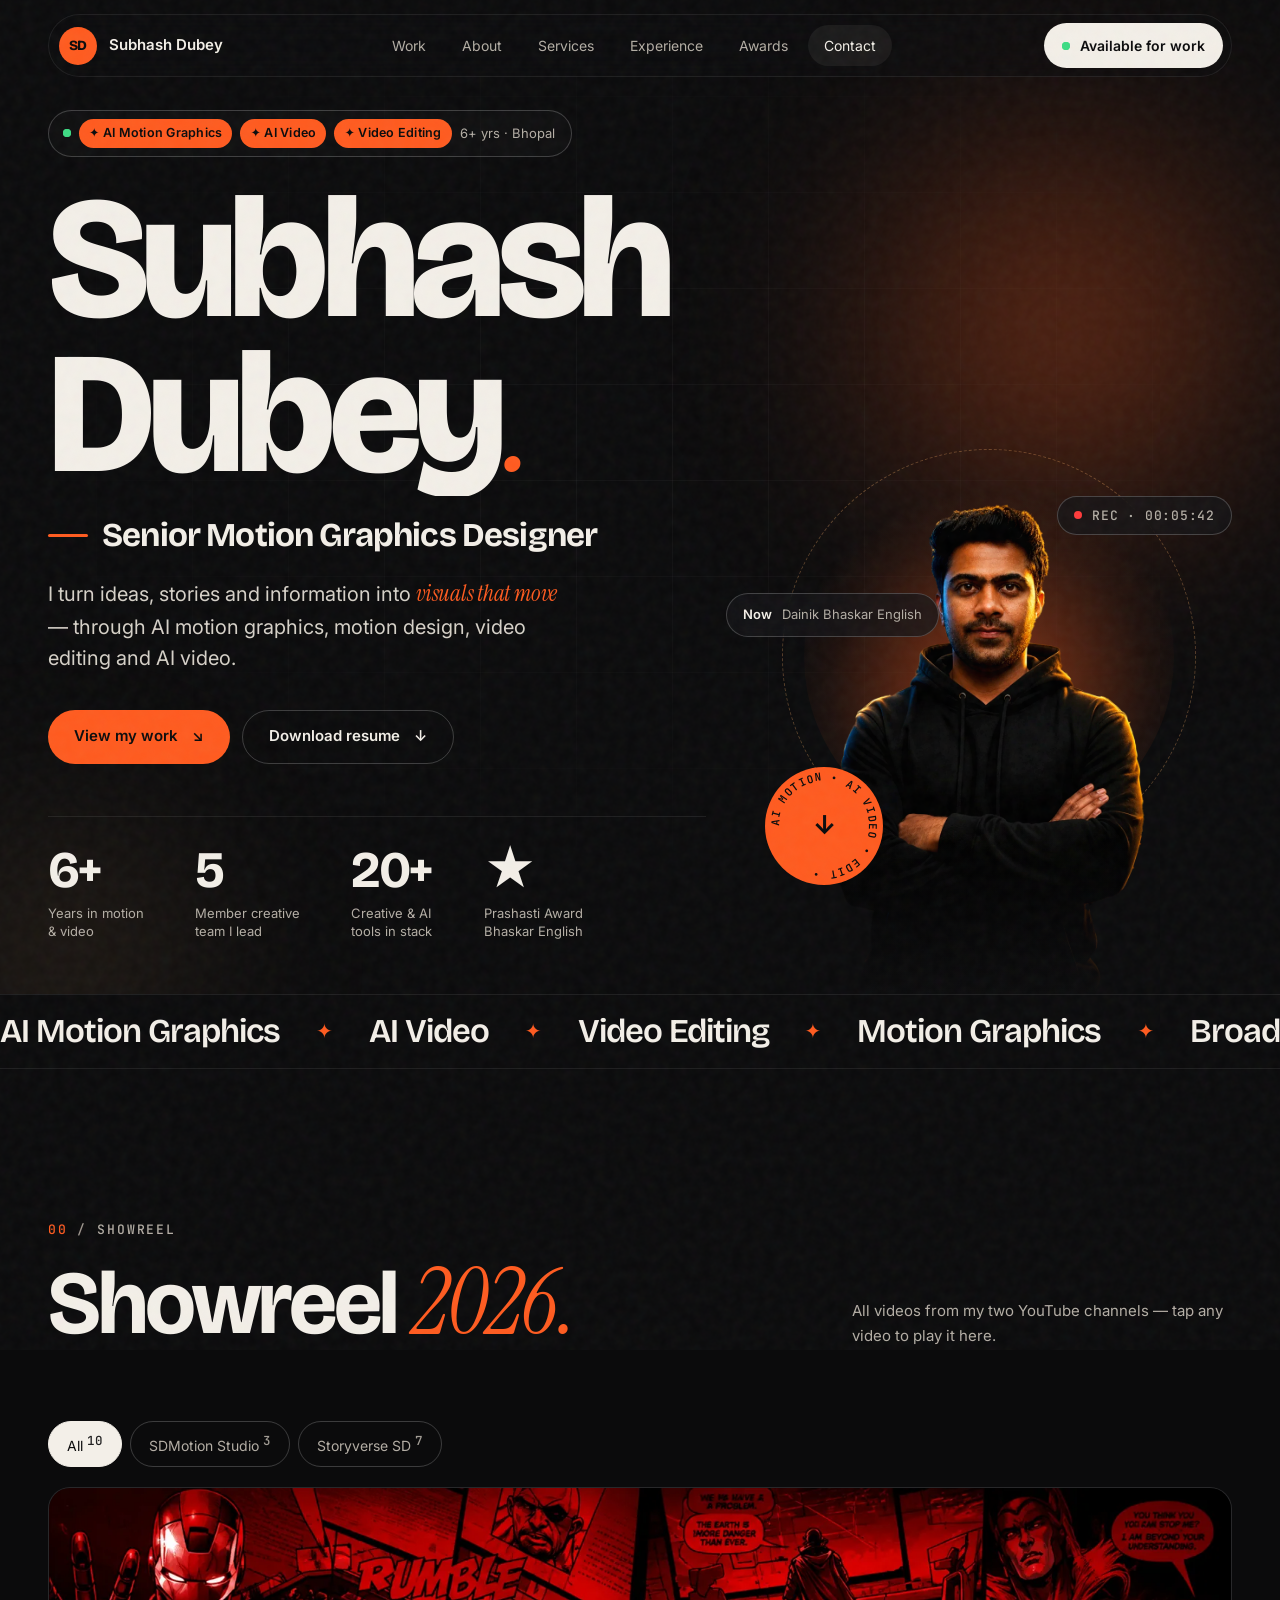
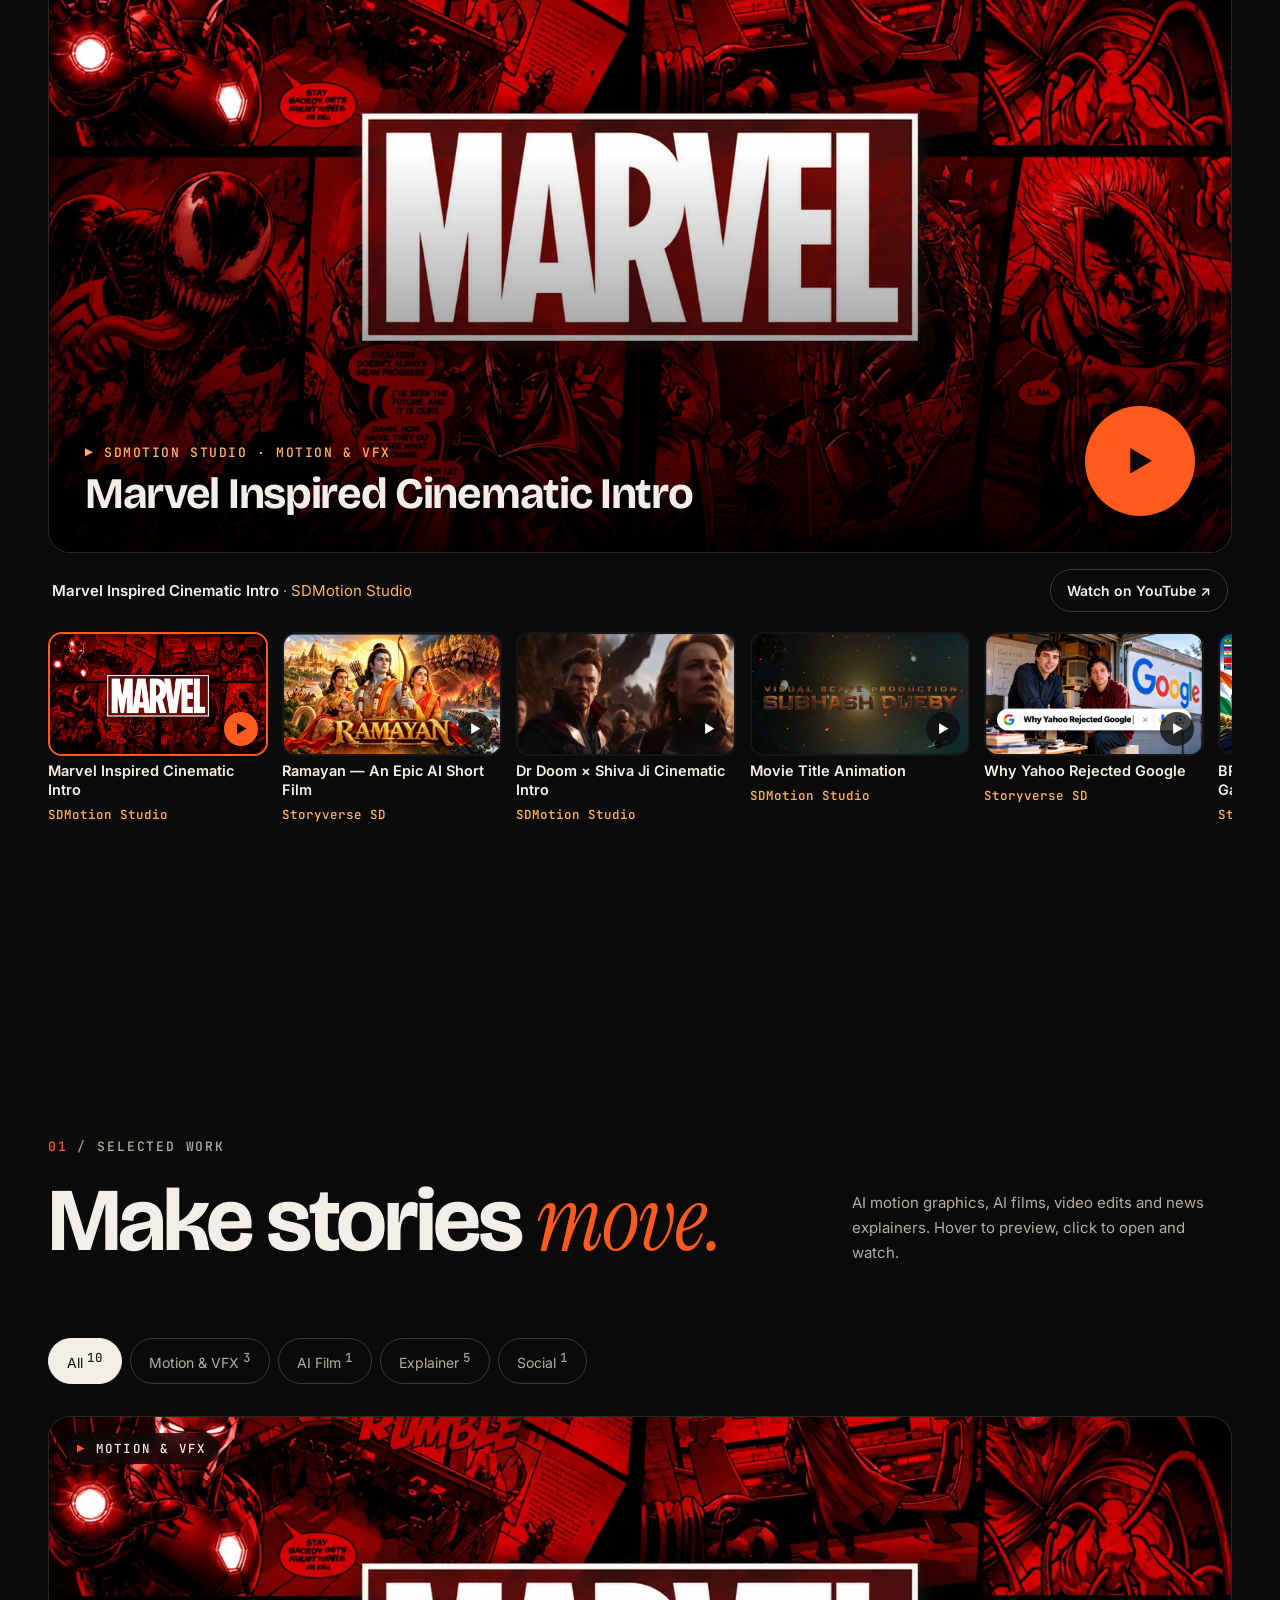
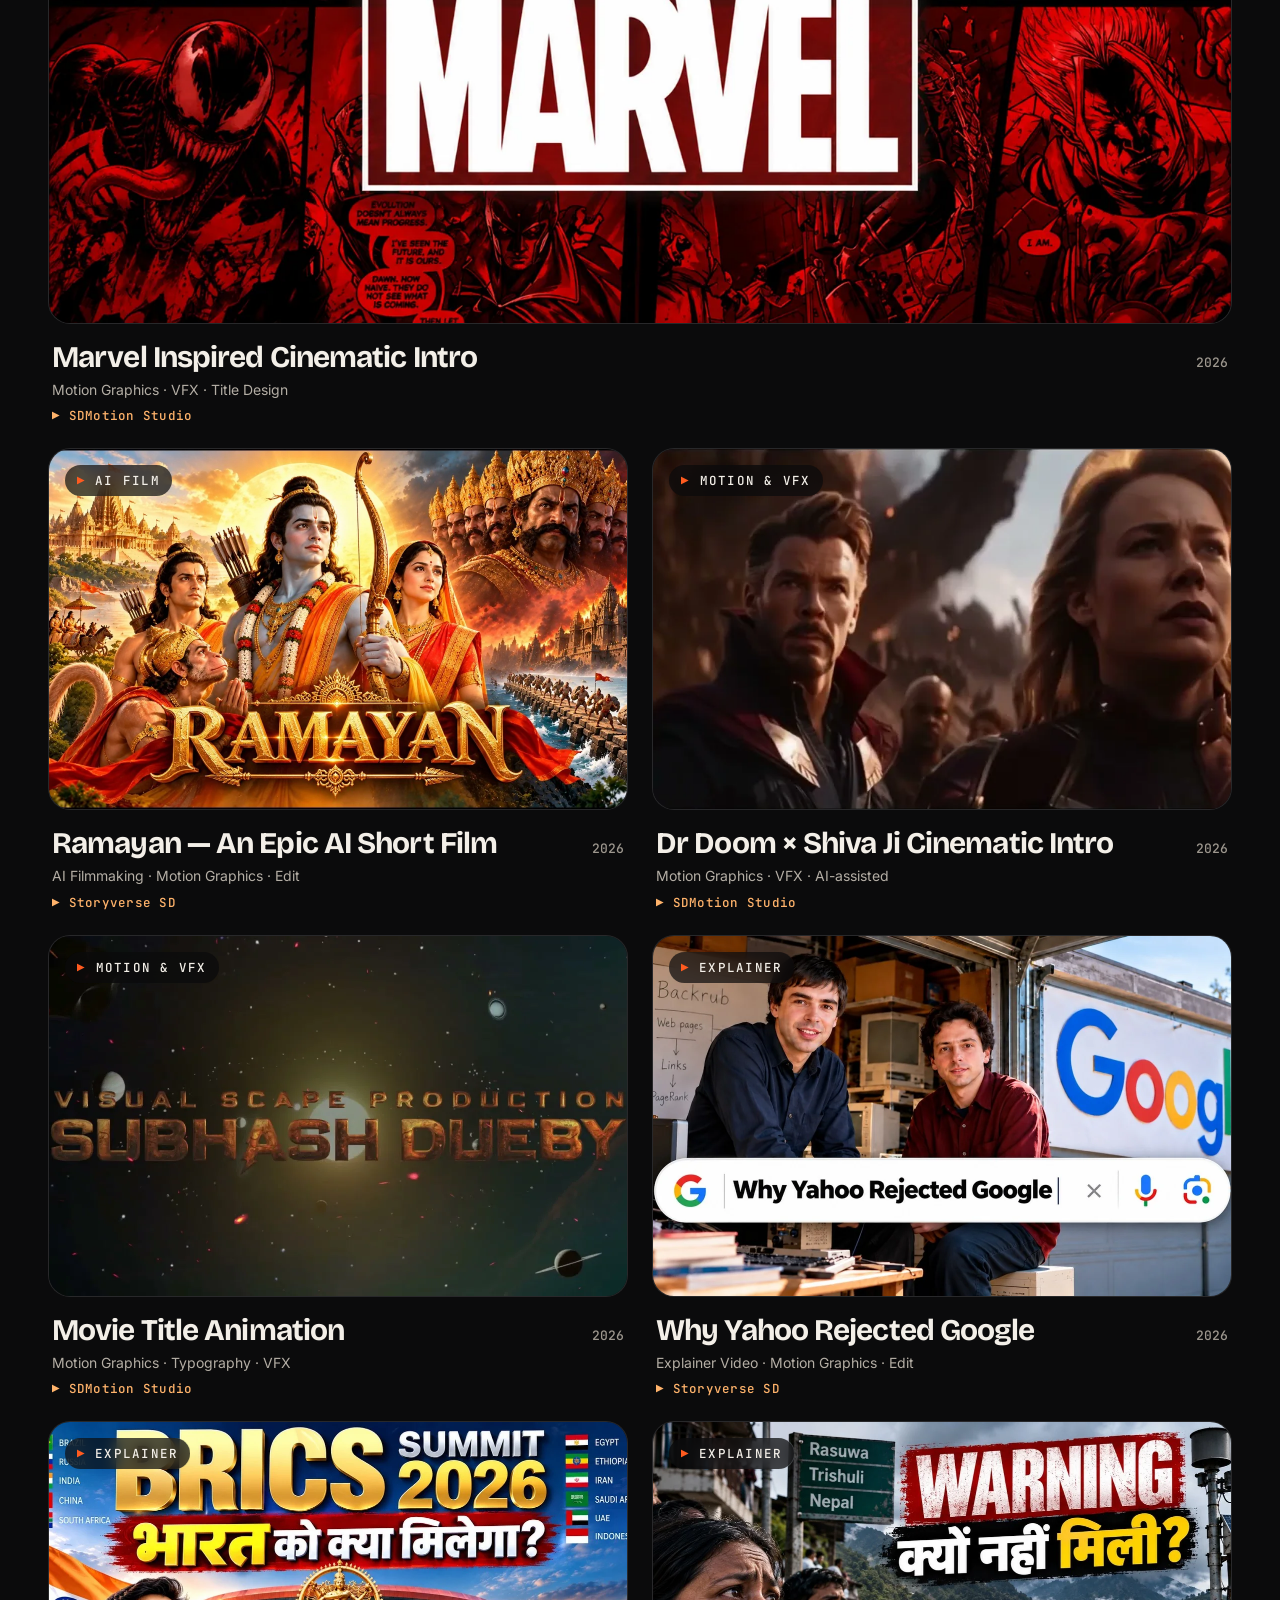
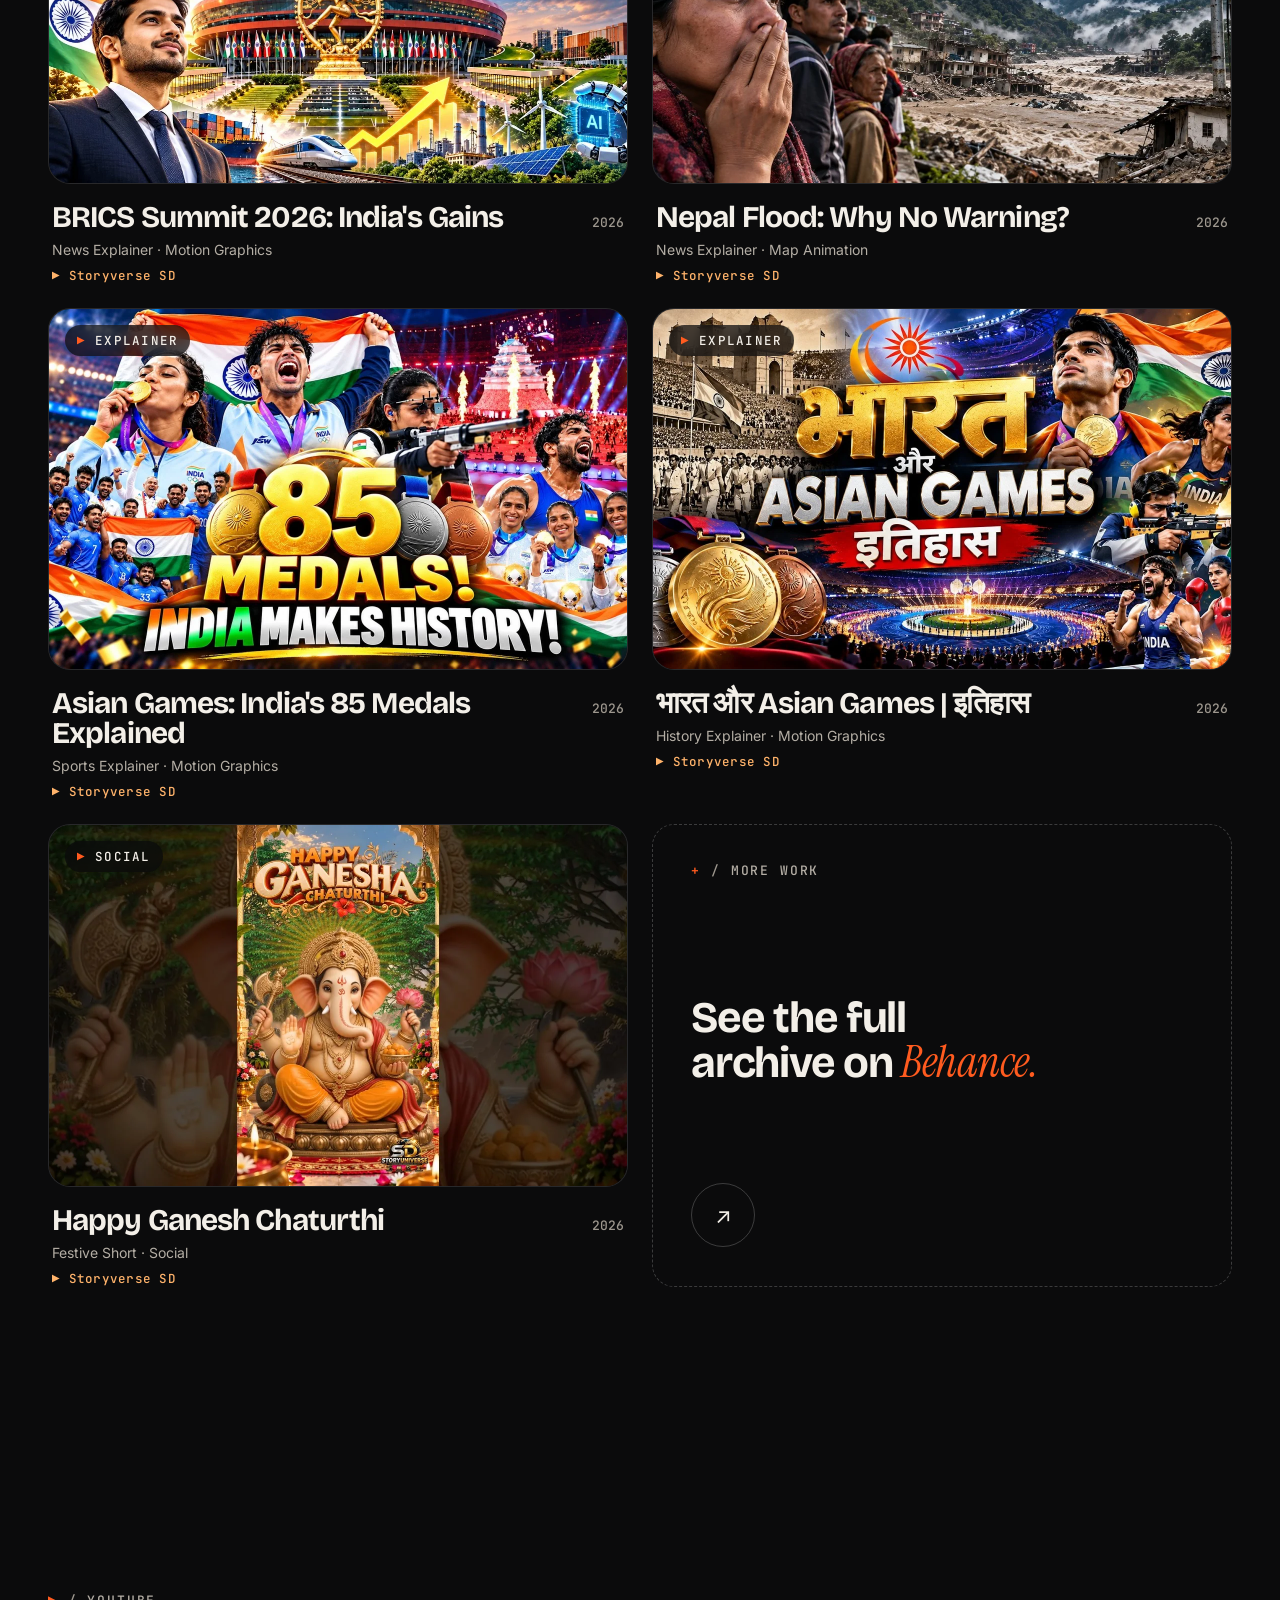
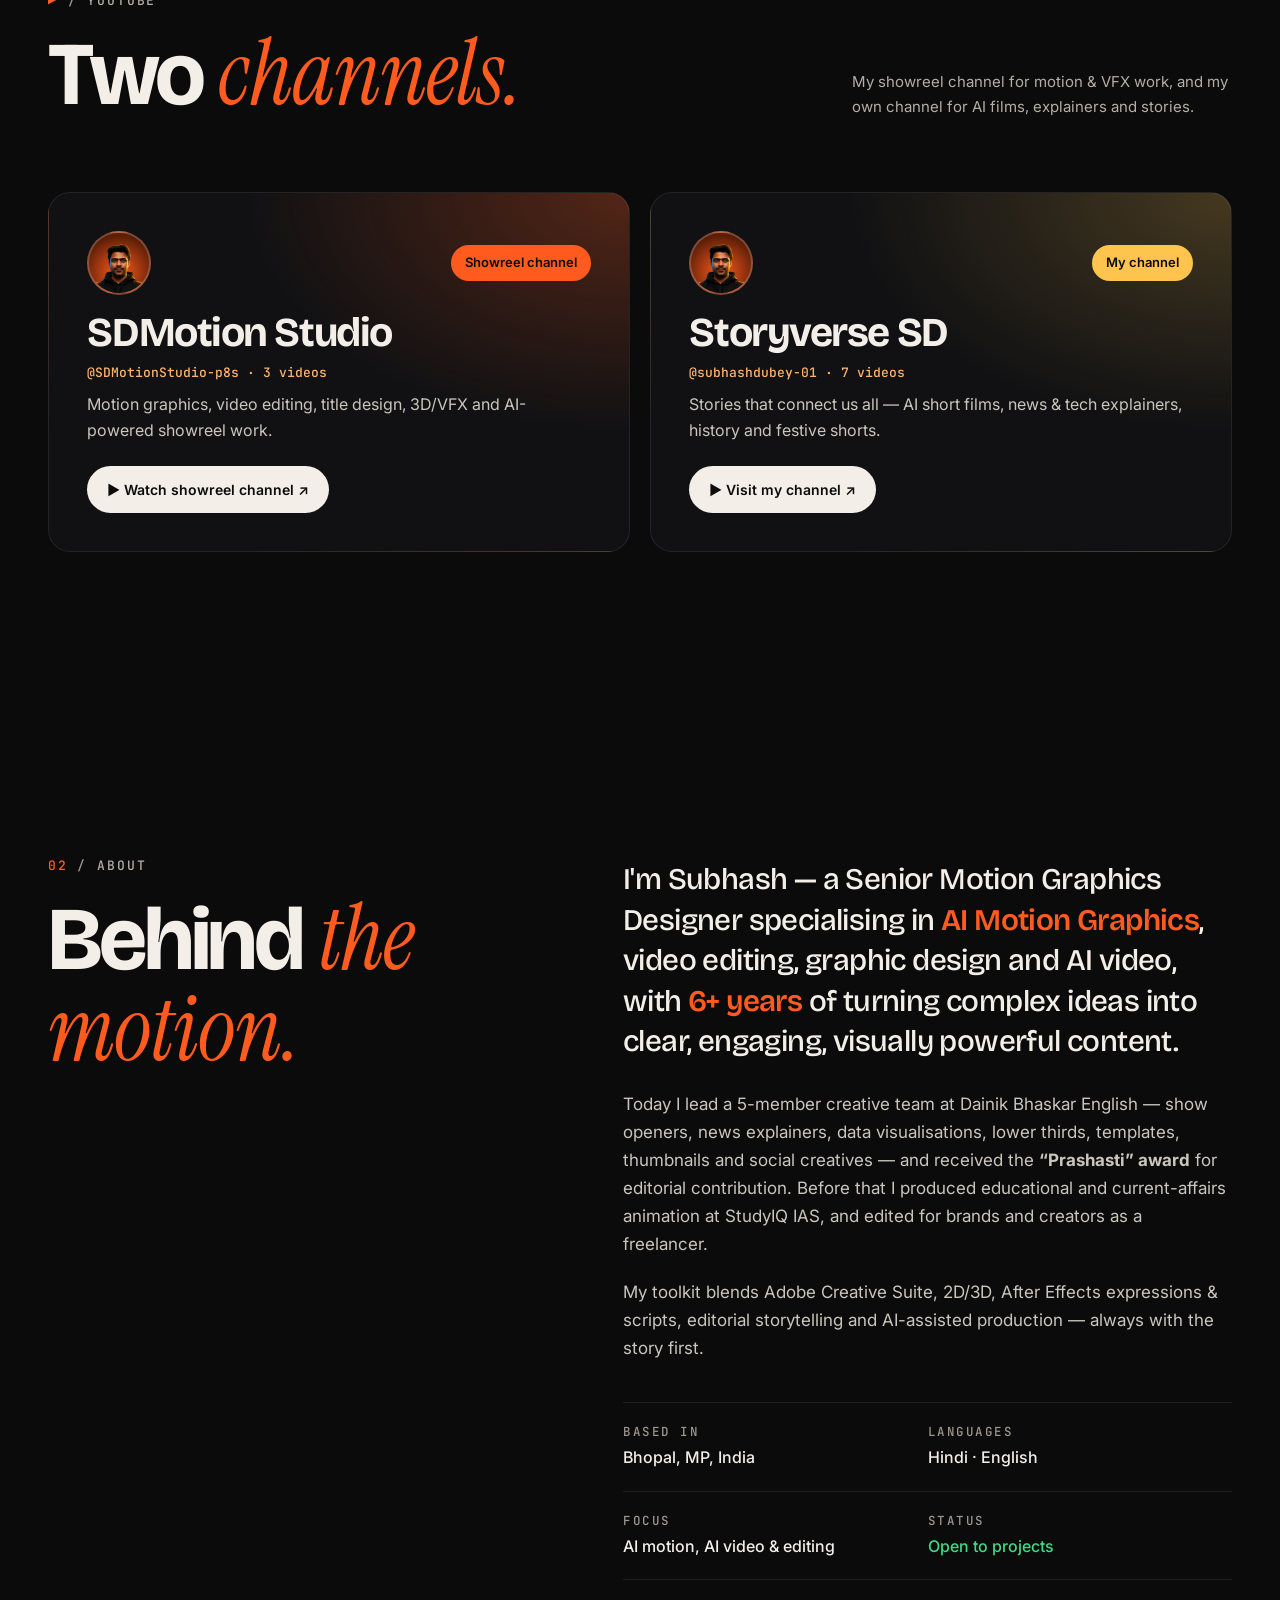
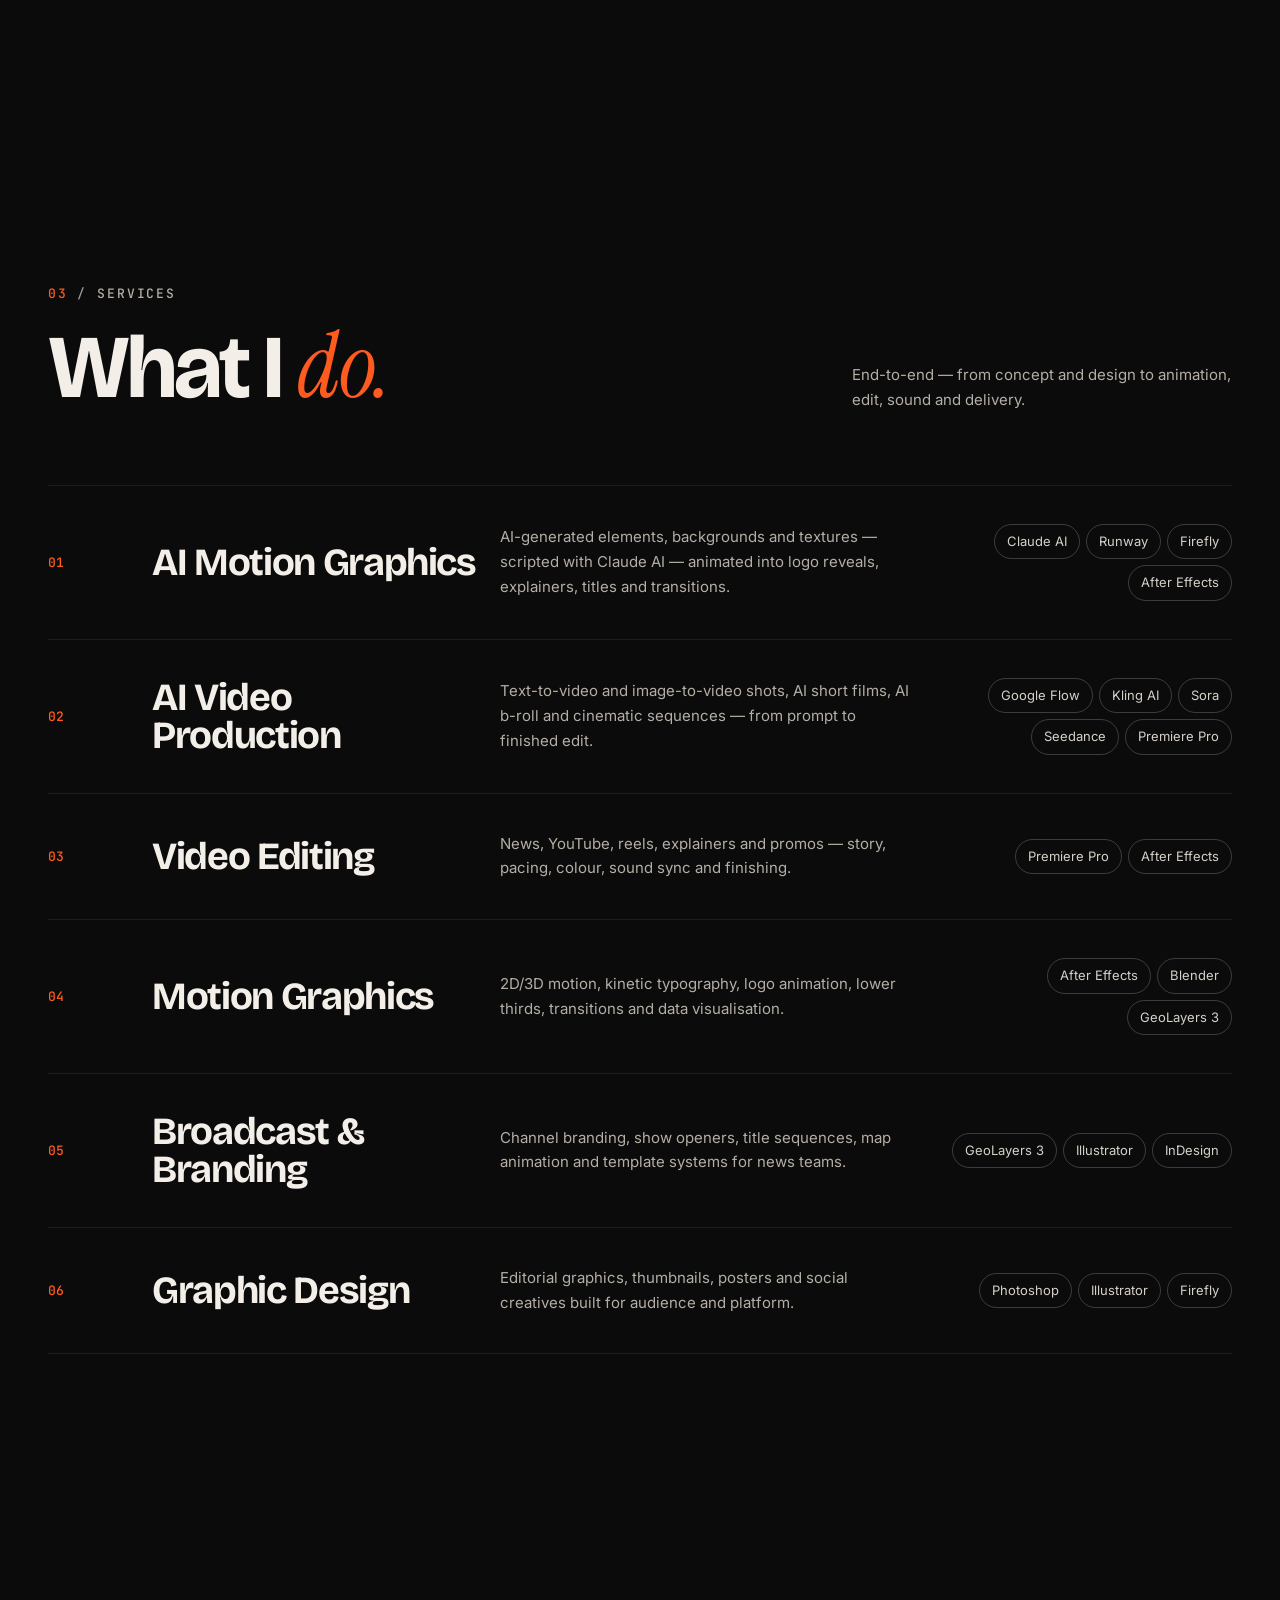
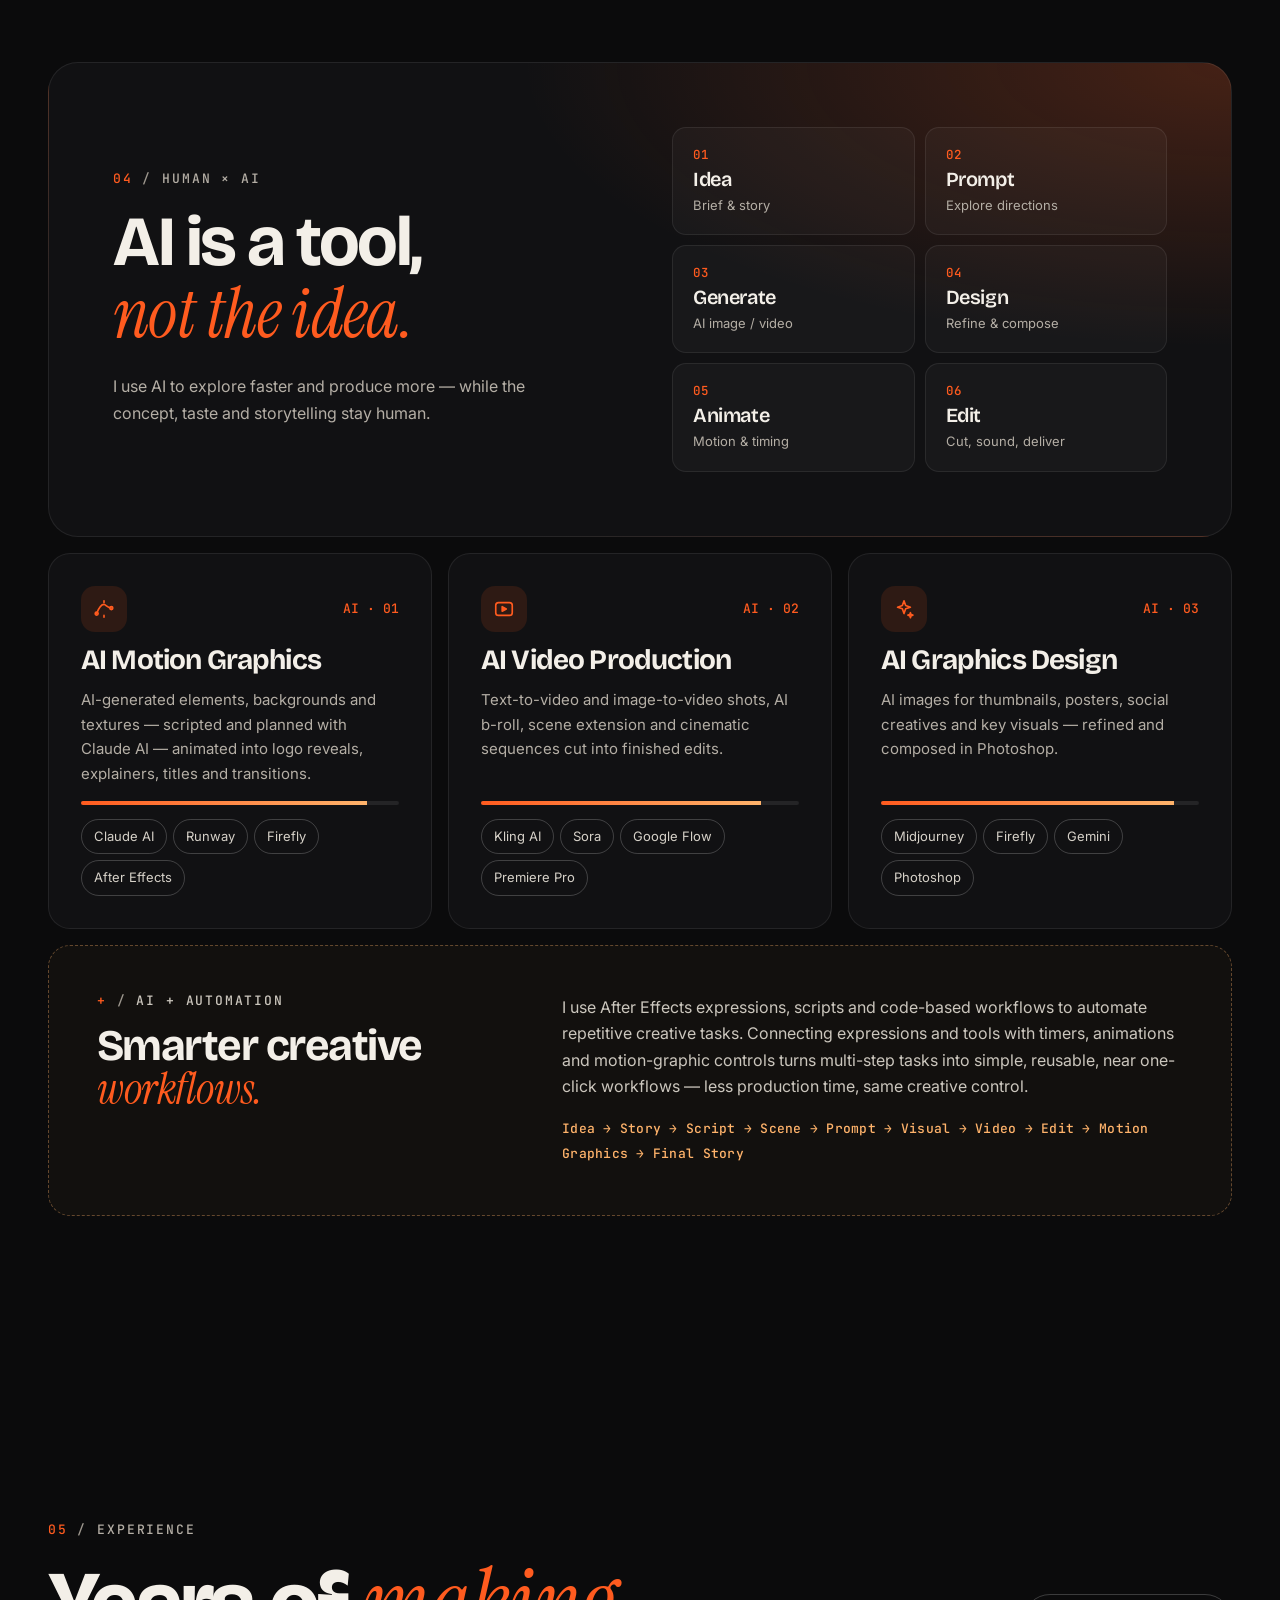
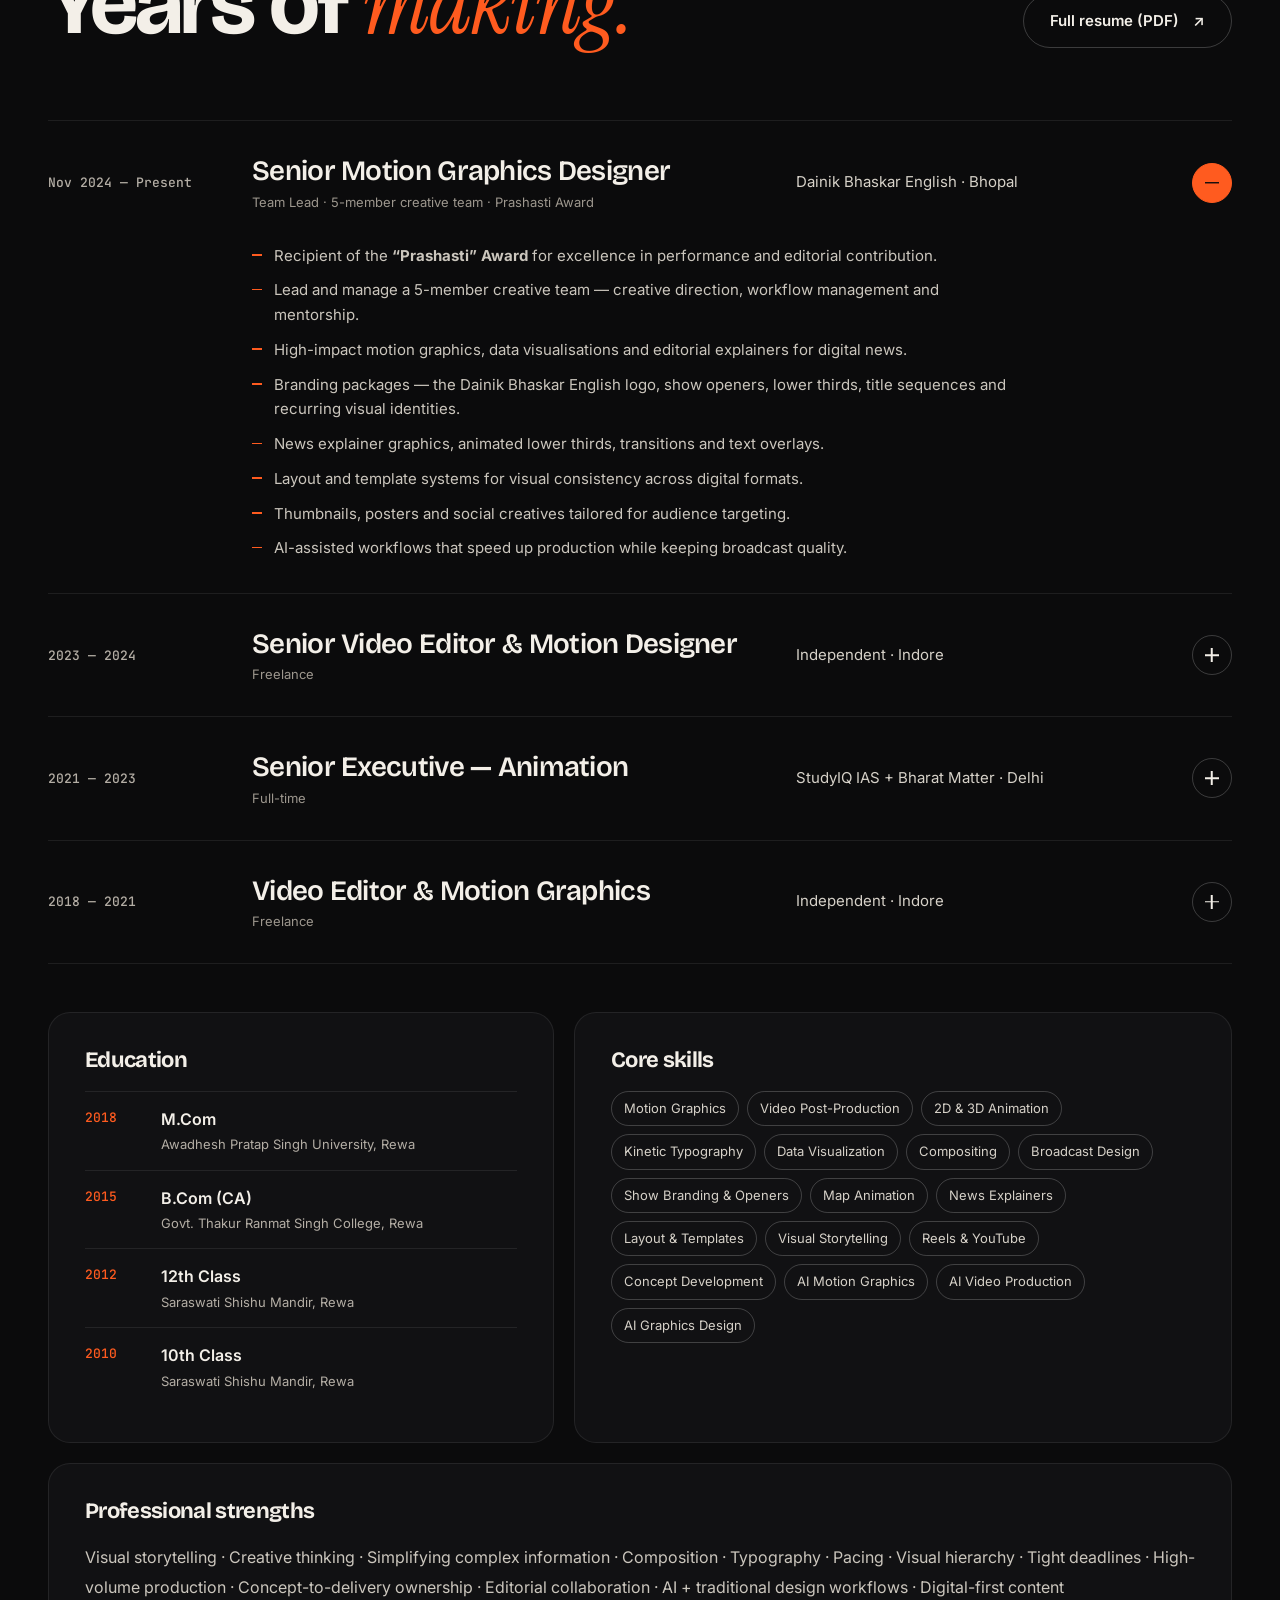
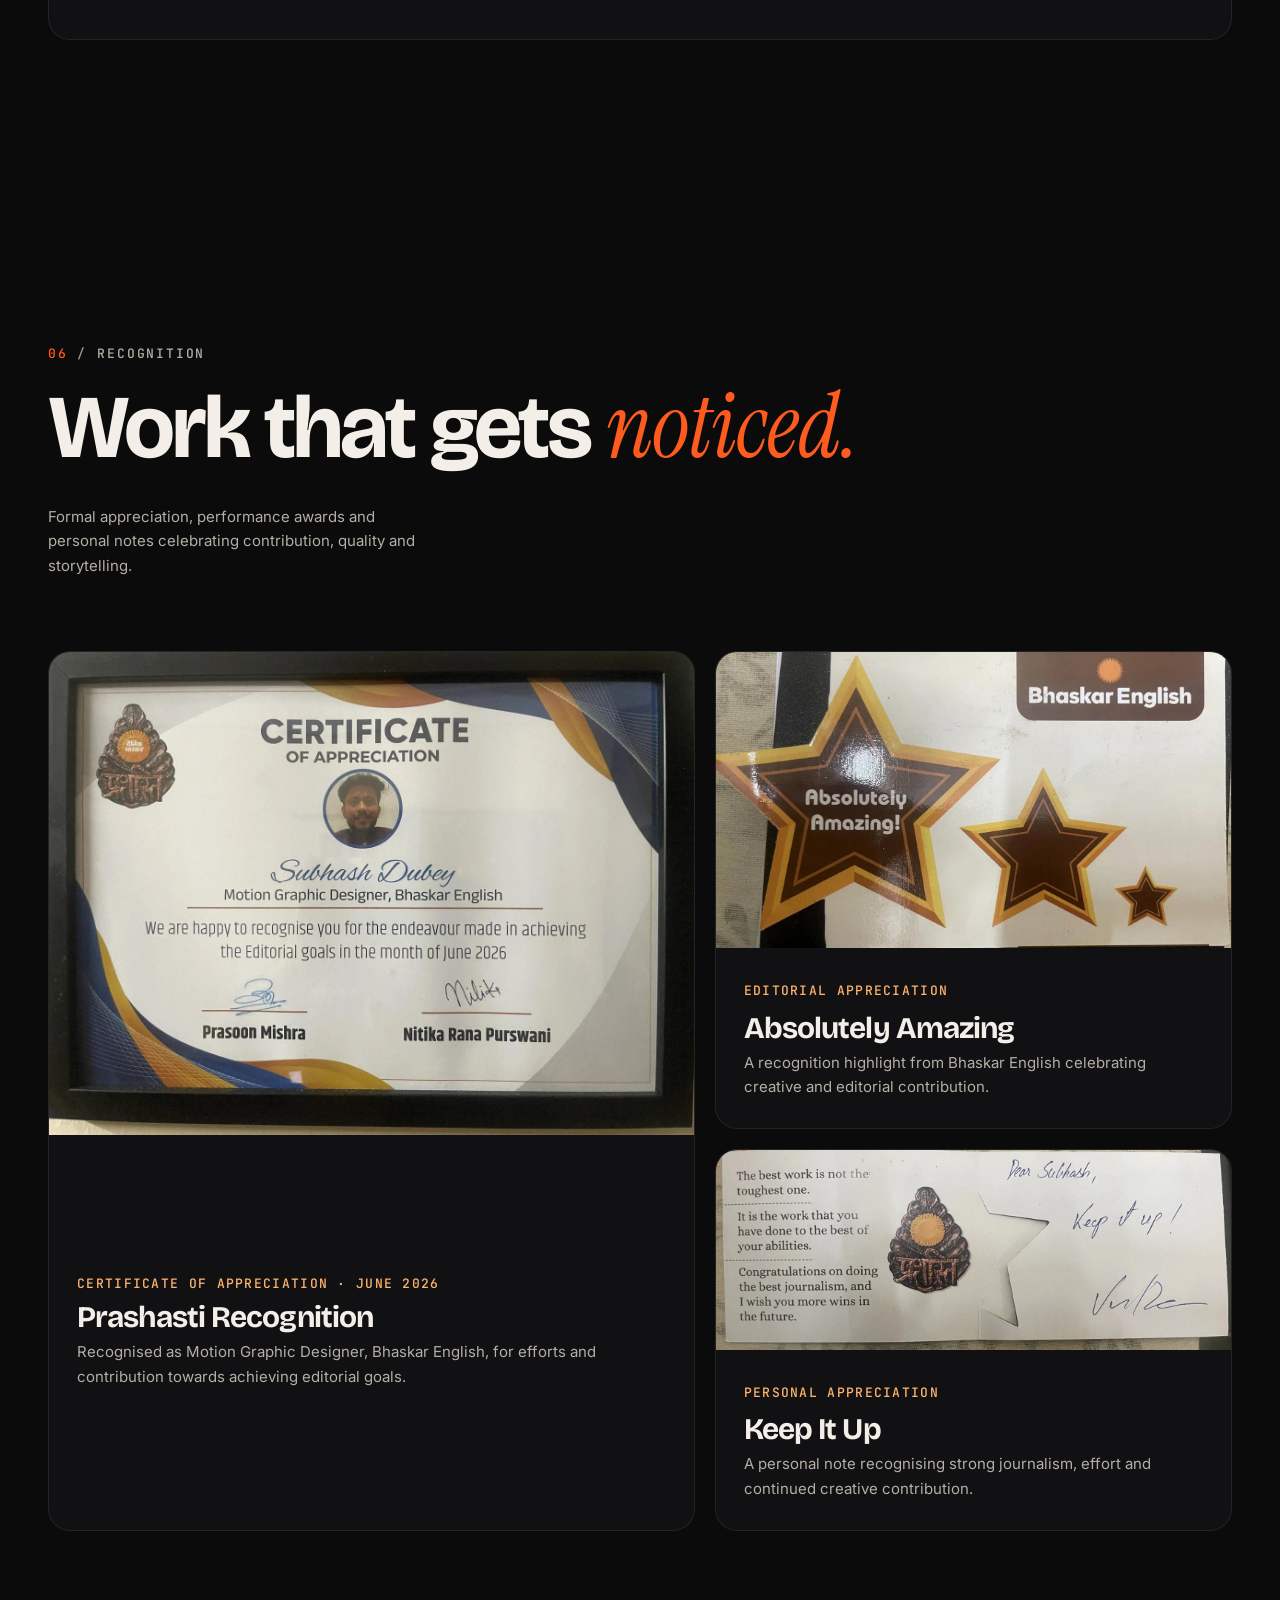
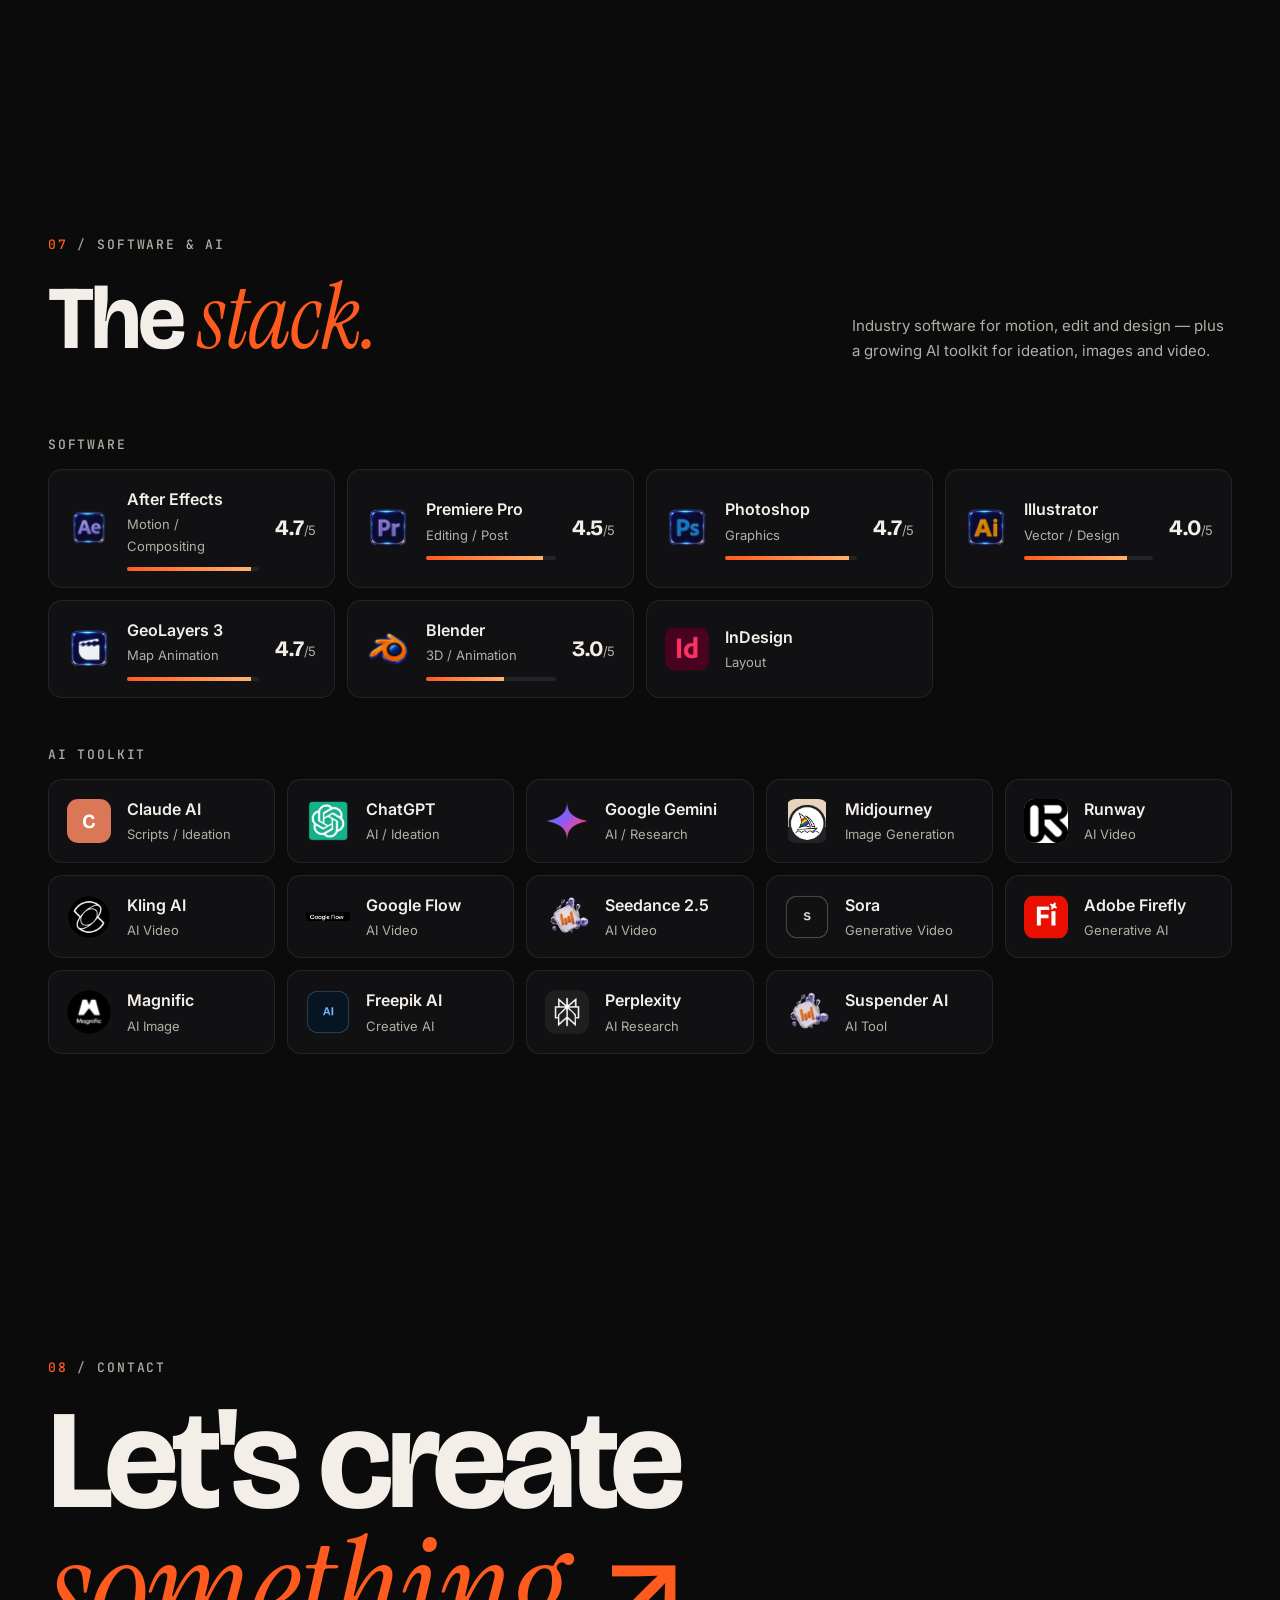
==== commit 00687c3a: "Showreel: player with all videos from both YouTube channels Big player plus a scrollable strip of ev" ====
--- a/index.html
+++ b/index.html
@@ -18,7 +18,7 @@
   <link rel="preconnect" href="https://fonts.gstatic.com" crossorigin>
   <link href="https://fonts.googleapis.com/css2?family=Bricolage+Grotesque:opsz,wght@12..96,400;12..96,600;12..96,700;12..96,800&family=Instrument+Serif:ital@0;1&family=Inter:wght@400;500;600&family=JetBrains+Mono:wght@400;500&display=swap" rel="stylesheet">
   <link rel="preload" as="image" href="assets/images/subhash-profile.webp">
-  <link rel="stylesheet" href="style.css?v=20261121e">
+  <link rel="stylesheet" href="style.css?v=20261121f">
 </head>
 <body>
   <div class="grain" aria-hidden="true"></div>
@@ -111,11 +111,15 @@
     <!-- ============ SHOWREEL ============ -->
     <section id="showreel" class="section showreel">
       <div class="container">
-        <div class="section-head reveal">
-          <p class="label"><span>00</span> Showreel</p>
-          <h2 id="showreelTitle">Showreel <em>2026.</em></h2>
-        </div>
+        <div class="section-head split-head reveal">
+          <div><p class="label"><span>00</span> Showreel</p>
+          <h2 id="showreelTitle">Showreel <em>2026.</em></h2></div>
+          <p class="head-note">All videos from my two YouTube channels — tap any video to play it here.</p>
+        </div>
+        <div id="reelTabs" class="filters reveal" aria-label="Channels"></div>
         <div id="showreelMount" class="reel reveal" data-cursor="Play"></div>
+        <div id="reelInfo" class="reel-info"></div>
+        <div id="reelStrip" class="reel-strip" aria-label="All videos"></div>
       </div>
     </section>
 
@@ -539,8 +543,8 @@
     </div>
   </div>
 
-  <script src="config.js?v=20261121e"></script>
-  <script src="projects.js?v=20261121e"></script>
-  <script src="main.js?v=20261121e"></script>
+  <script src="config.js?v=20261121f"></script>
+  <script src="projects.js?v=20261121f"></script>
+  <script src="main.js?v=20261121f"></script>
 </body>
 </html>
--- a/style.css
+++ b/style.css
@@ -613,3 +613,26 @@
 .socials a:hover small { color: #0b0b0c; }
 @media (max-width: 860px) { .ch-grid { grid-template-columns: 1fr; } }
 @media (max-width: 600px) { .socials { grid-template-columns: 1fr; } } .socials a { min-width: 0; }
+
+/* showreel player + strip */
+.reel.vertical { aspect-ratio: auto; height: min(78svh, 720px); display: grid; place-items: center; background: #000; }
+.reel.vertical iframe { height: 100%; width: auto; aspect-ratio: 9 / 16; max-width: 100%; }
+.reel iframe { width: 100%; height: 100%; border: 0; display: block; }
+.reel-info { display: flex; justify-content: space-between; align-items: center; gap: 12px; flex-wrap: wrap; padding: 16px 4px 0; font-size: 15px; color: var(--muted); }
+.reel-info b { color: var(--text); font-weight: 600; }
+.reel-info a { color: var(--accent-2); }
+.reel-info .reel-yt { padding: 9px 16px; border-radius: 999px; border: 1px solid var(--line-2); color: var(--text); font-weight: 600; font-size: 14px; white-space: nowrap; }
+.reel-info .reel-yt:hover { background: var(--text); color: #0b0b0c; }
+.reel-strip { display: grid; grid-auto-flow: column; grid-auto-columns: minmax(220px, 260px); gap: 14px; overflow-x: auto; padding: 20px 2px 10px; scroll-snap-type: x mandatory; scrollbar-width: thin; scrollbar-color: var(--accent) transparent; }
+.rs-item { text-align: left; display: flex; flex-direction: column; gap: 6px; scroll-snap-align: start; padding: 0; }
+.rs-thumb { position: relative; aspect-ratio: 16 / 9; border-radius: 14px; overflow: hidden; background: var(--surface); border: 2px solid transparent; transition: border-color .3s; }
+.rs-thumb img { width: 100%; height: 100%; object-fit: cover; transition: transform .6s var(--ease); }
+.rs-thumb i { position: absolute; right: 8px; bottom: 8px; width: 34px; height: 34px; border-radius: 50%; background: rgba(11,11,12,.75); color: #fff; display: grid; place-items: center; font-style: normal; font-size: 12px; transition: background .3s; }
+.rs-item:hover .rs-thumb img { transform: scale(1.05); }
+.rs-item:hover .rs-thumb i, .rs-item.active .rs-thumb i { background: var(--accent); color: #0b0b0c; }
+.rs-item.active .rs-thumb { border-color: var(--accent); }
+.rs-title { font-weight: 600; font-size: 14.5px; line-height: 1.3; color: var(--text); display: -webkit-box; -webkit-line-clamp: 2; -webkit-box-orient: vertical; overflow: hidden; }
+.rs-ch { font: 500 12.5px var(--f-mono); color: var(--accent-2); }
+#reelTabs { margin-bottom: 20px; }
+@media (max-width: 600px) { .reel-strip { grid-auto-columns: 72%; } }
+@media (max-width: 600px) { #showreelMount .reel-meta { display: none; } #showreelMount .reel-cover { justify-content: center; align-items: center; background: rgba(0,0,0,.25); } }
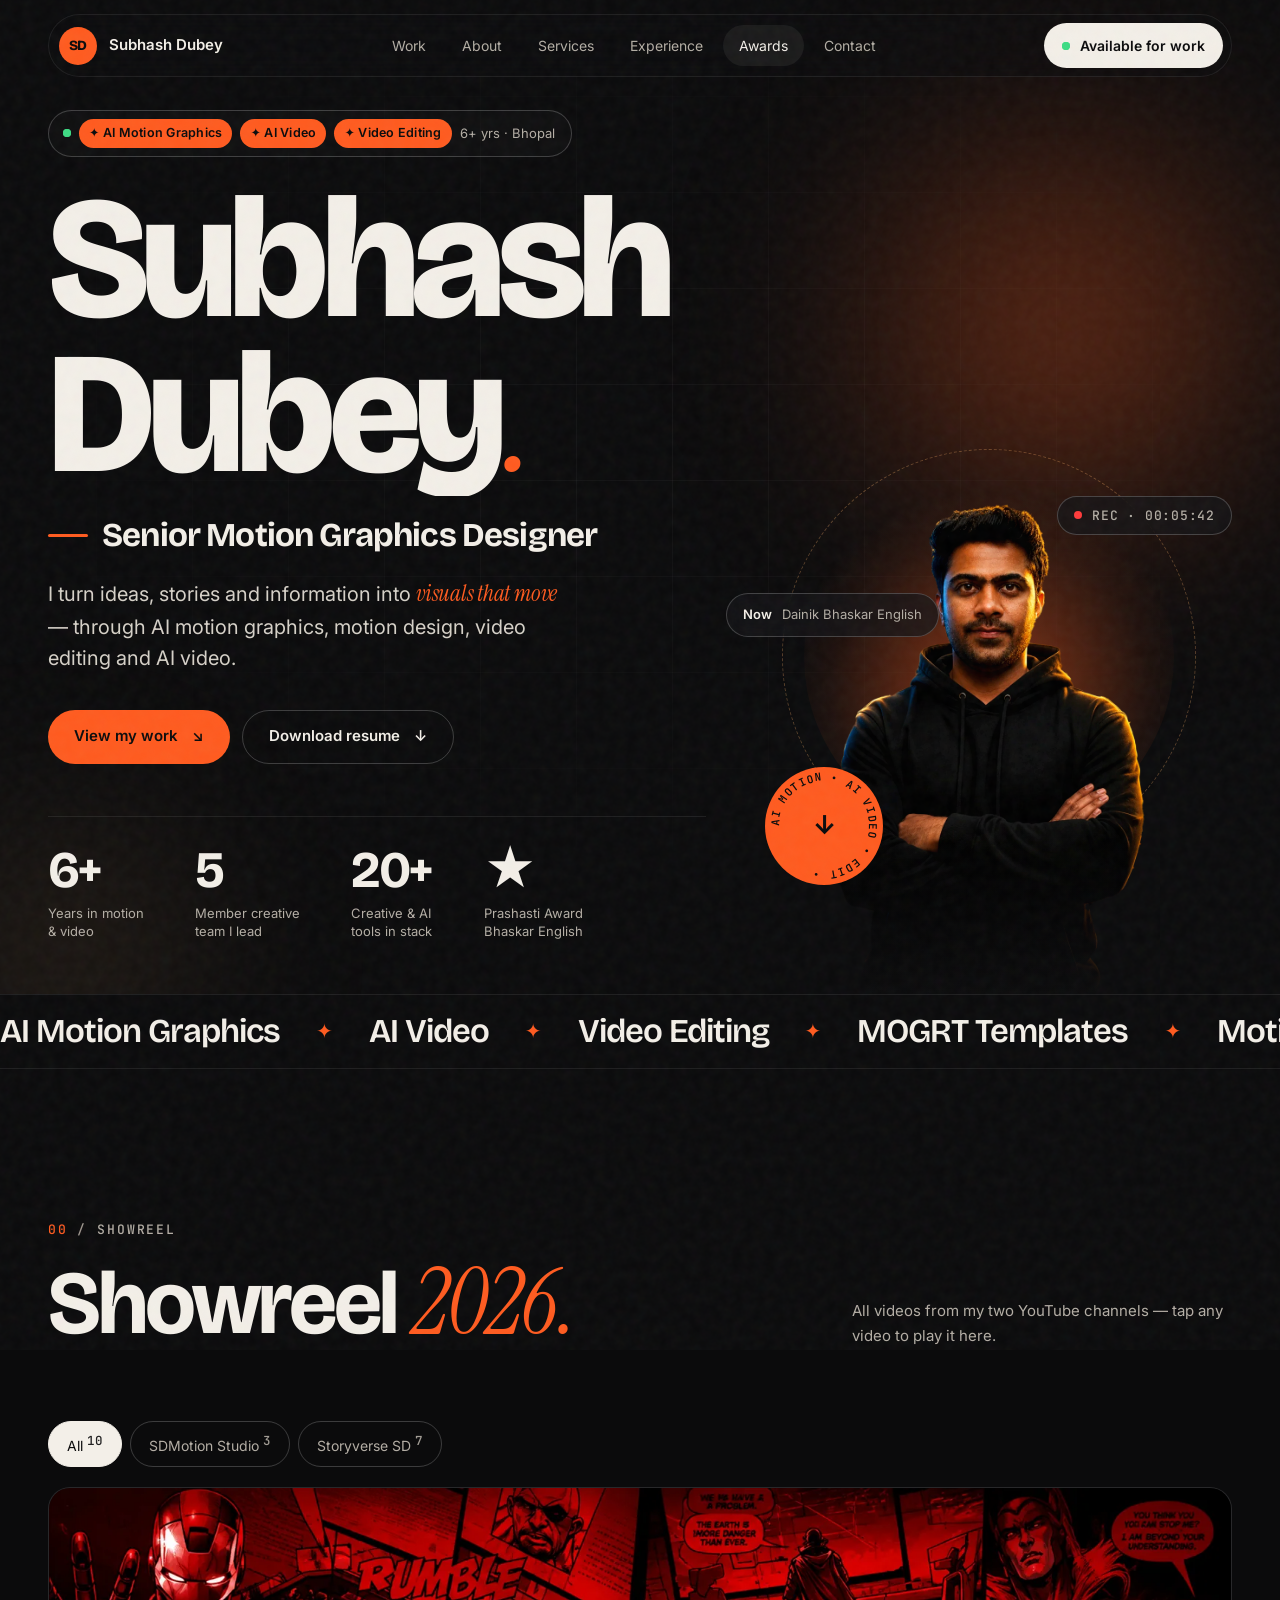
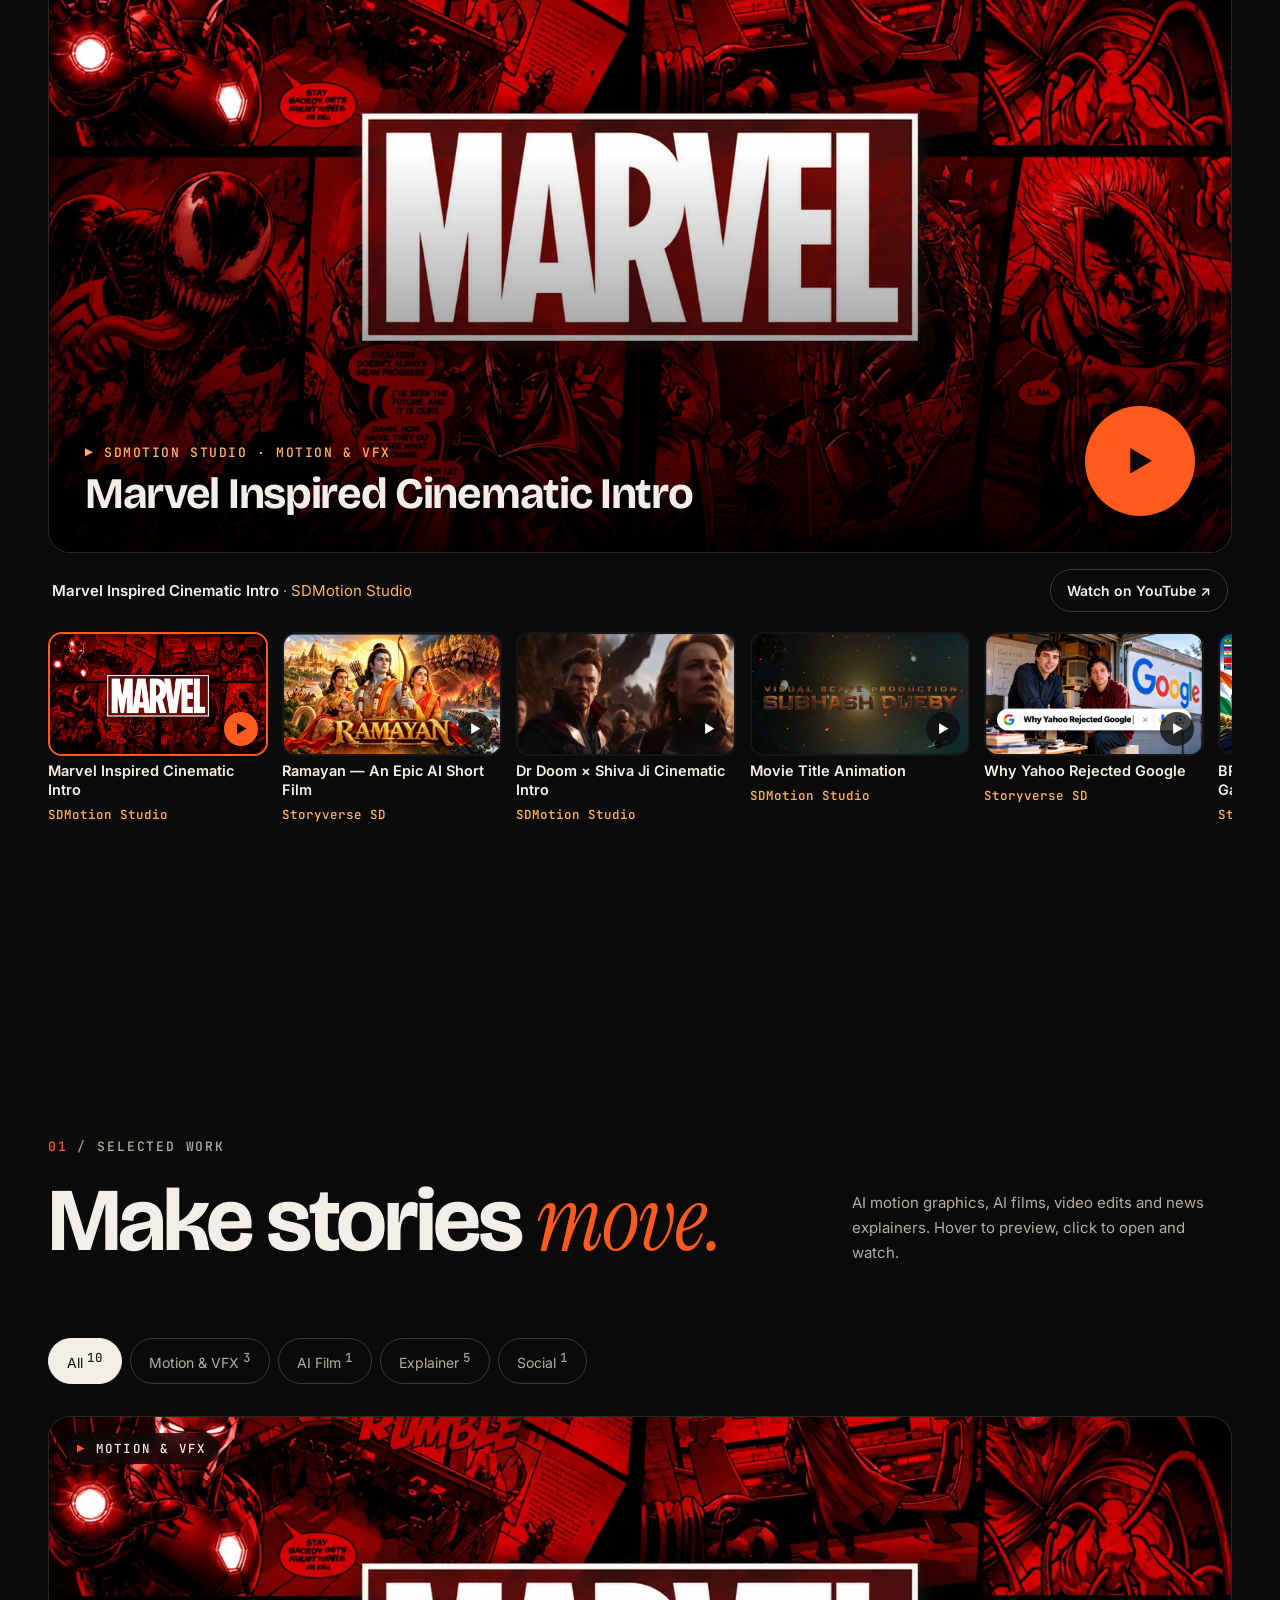
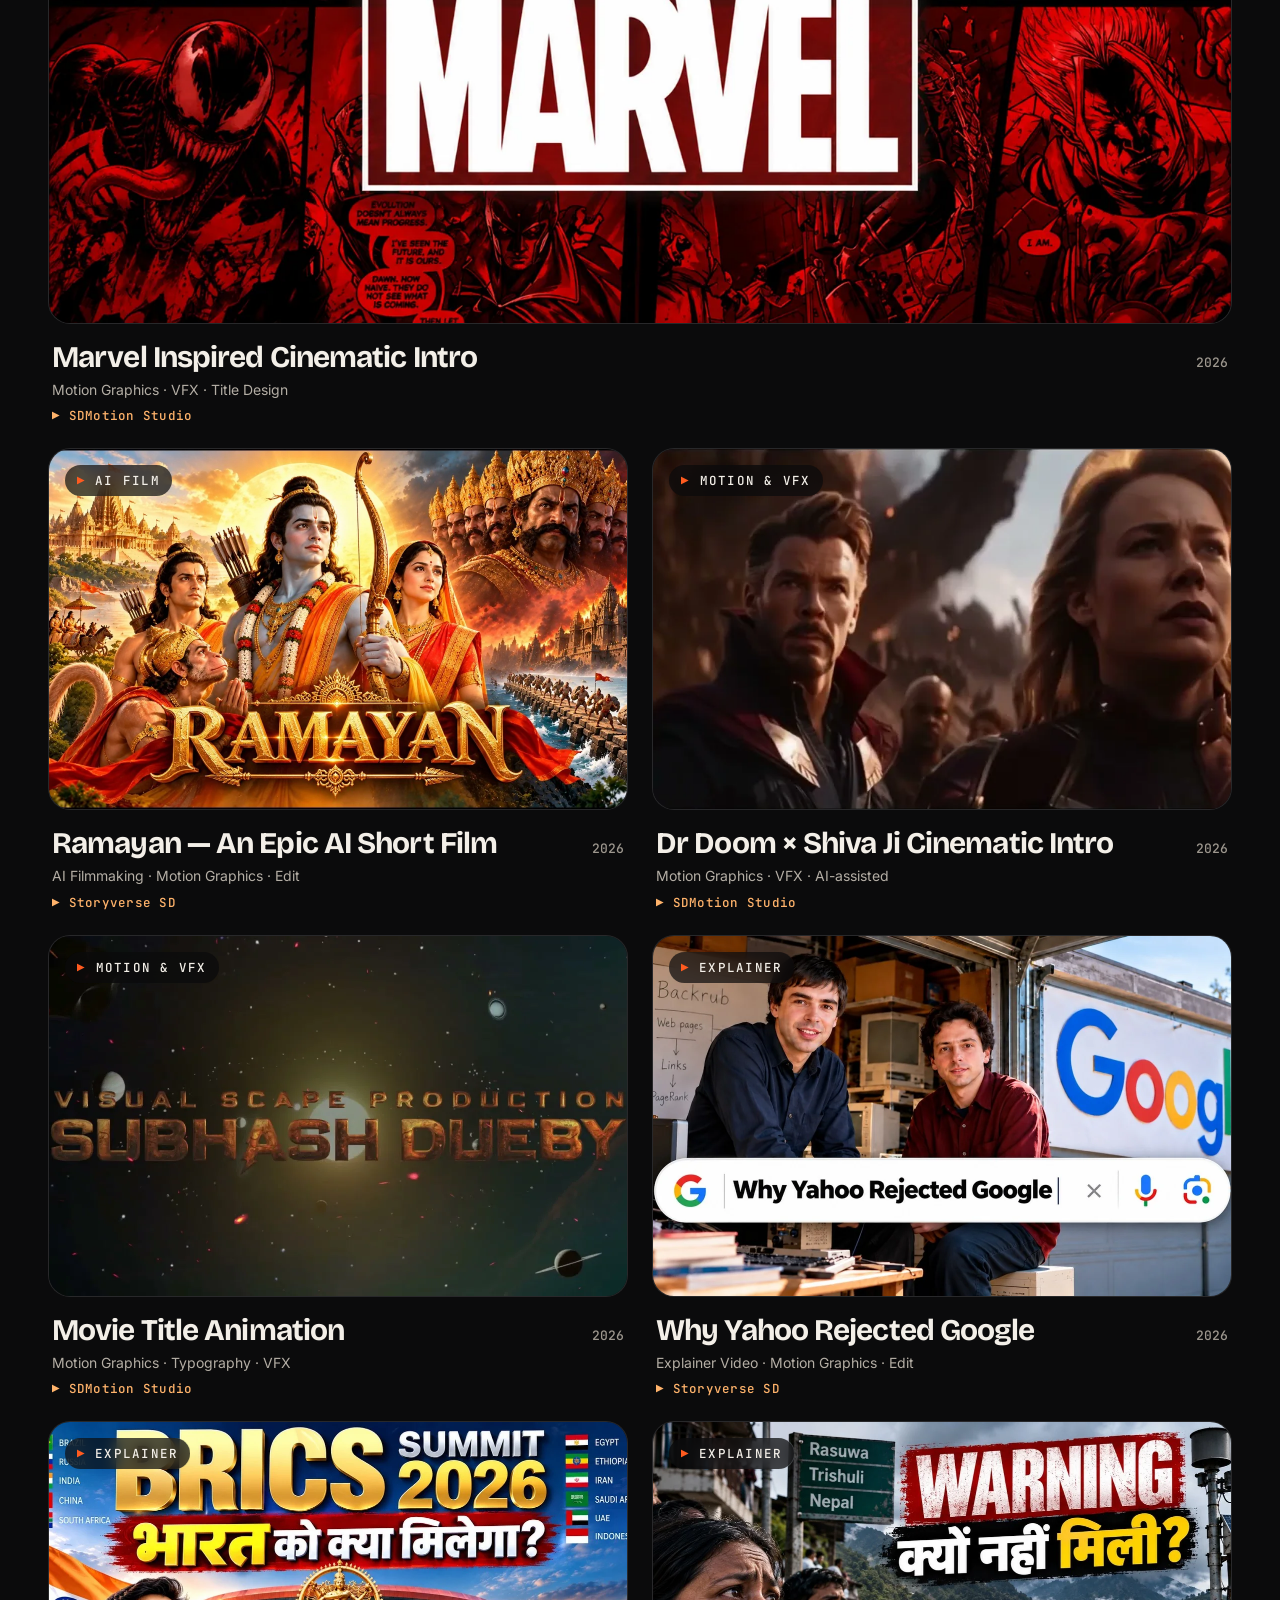
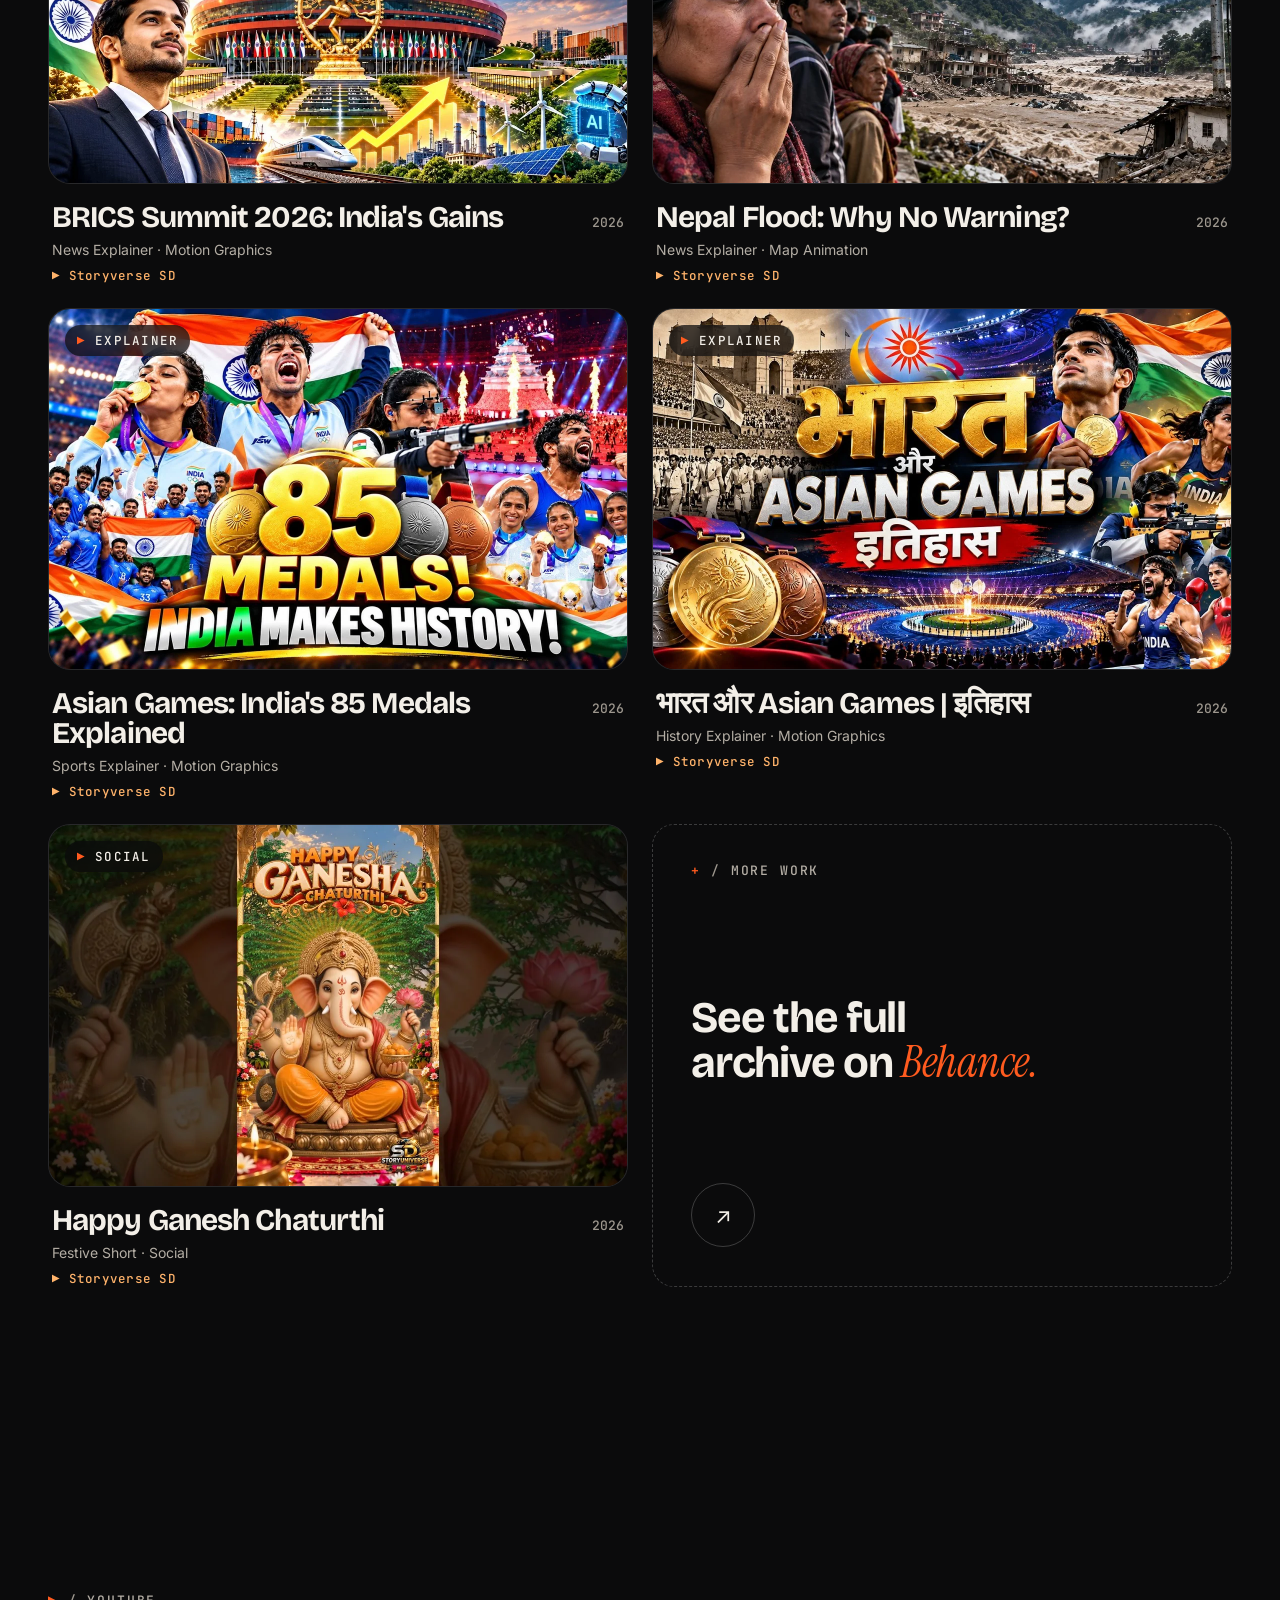
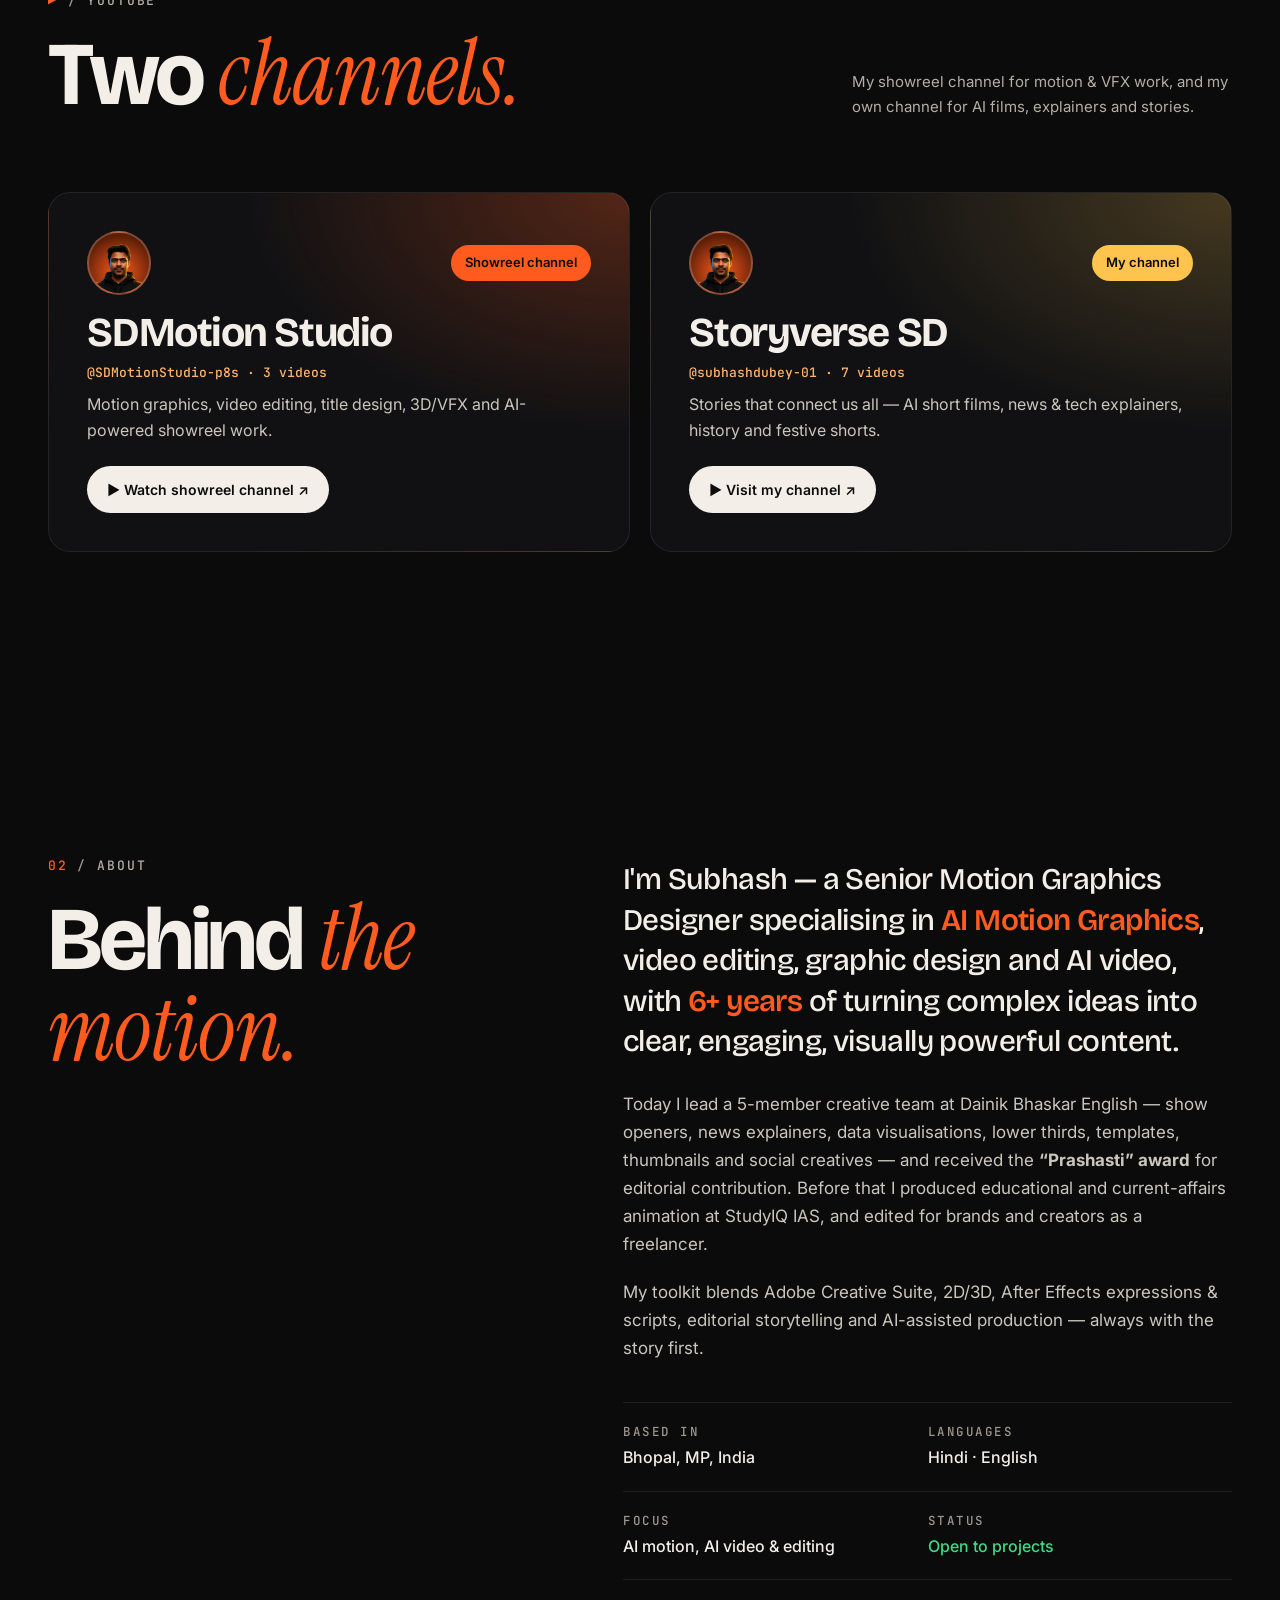
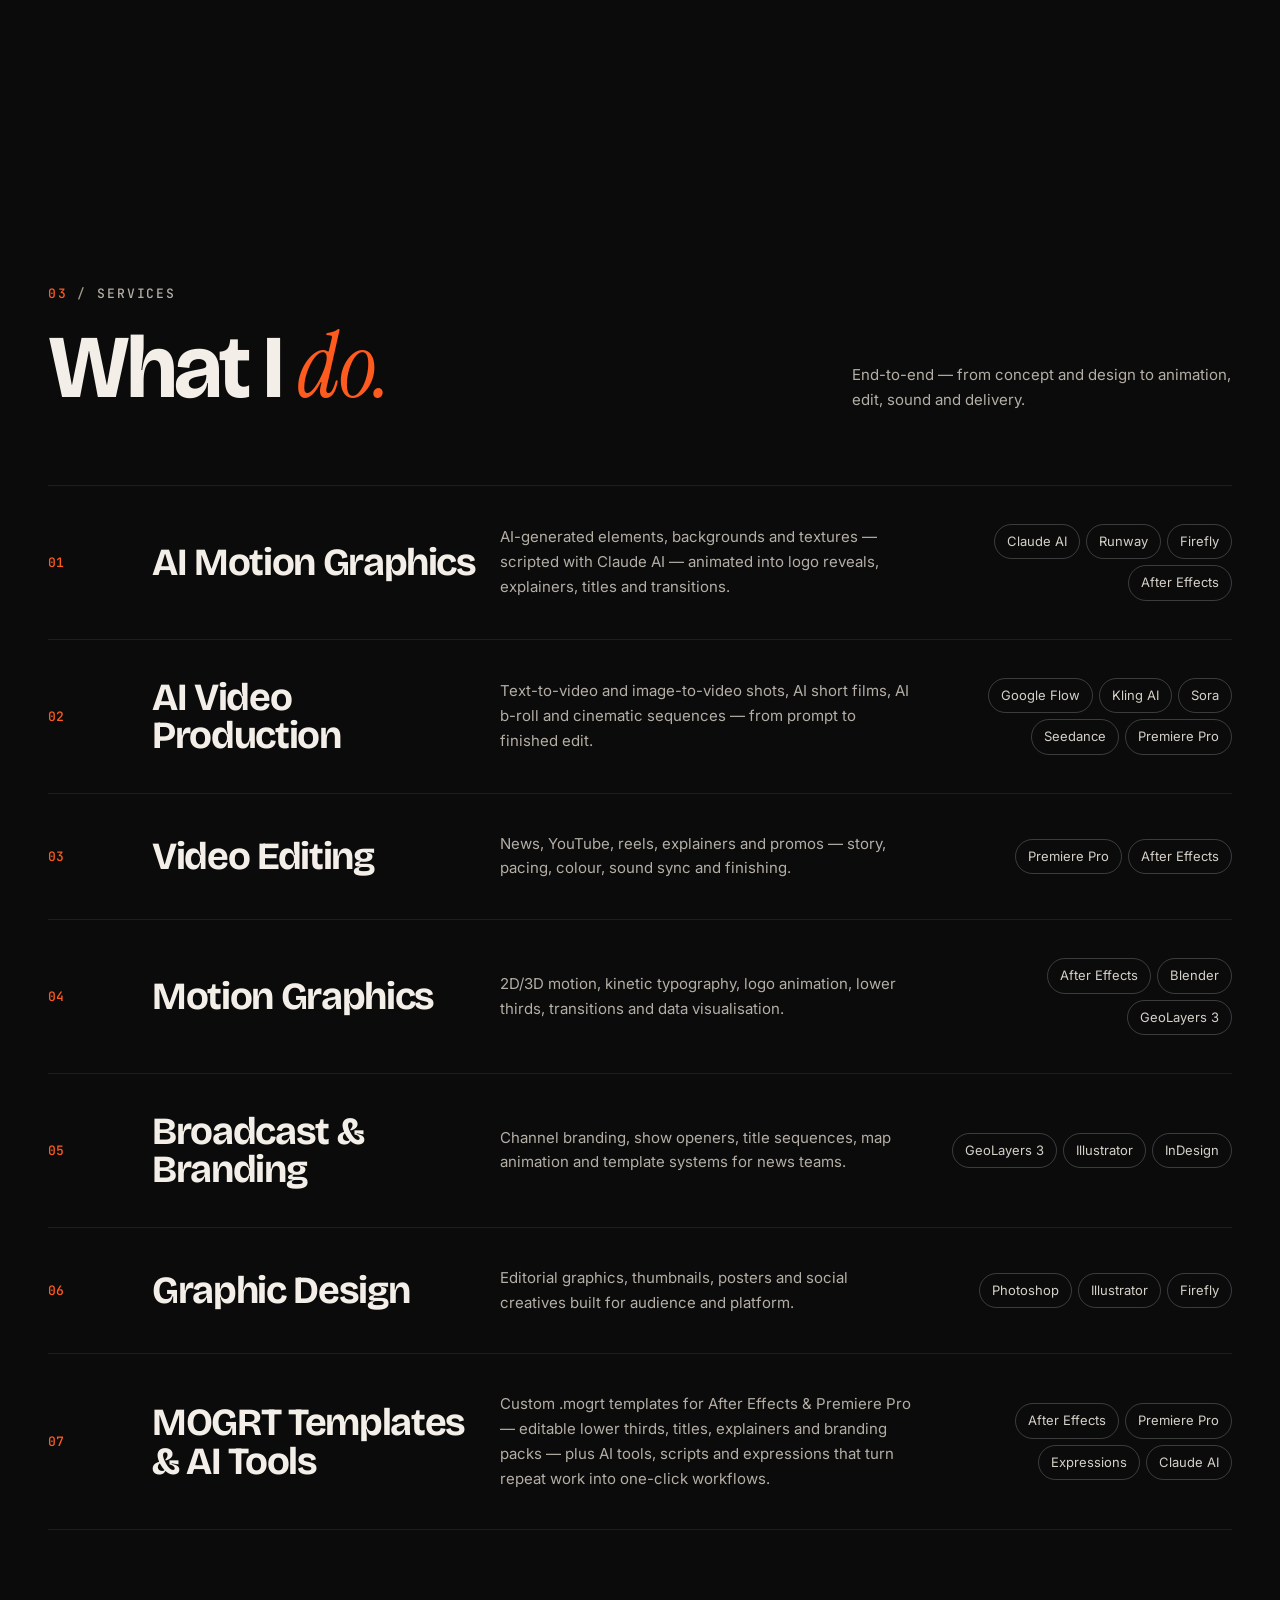
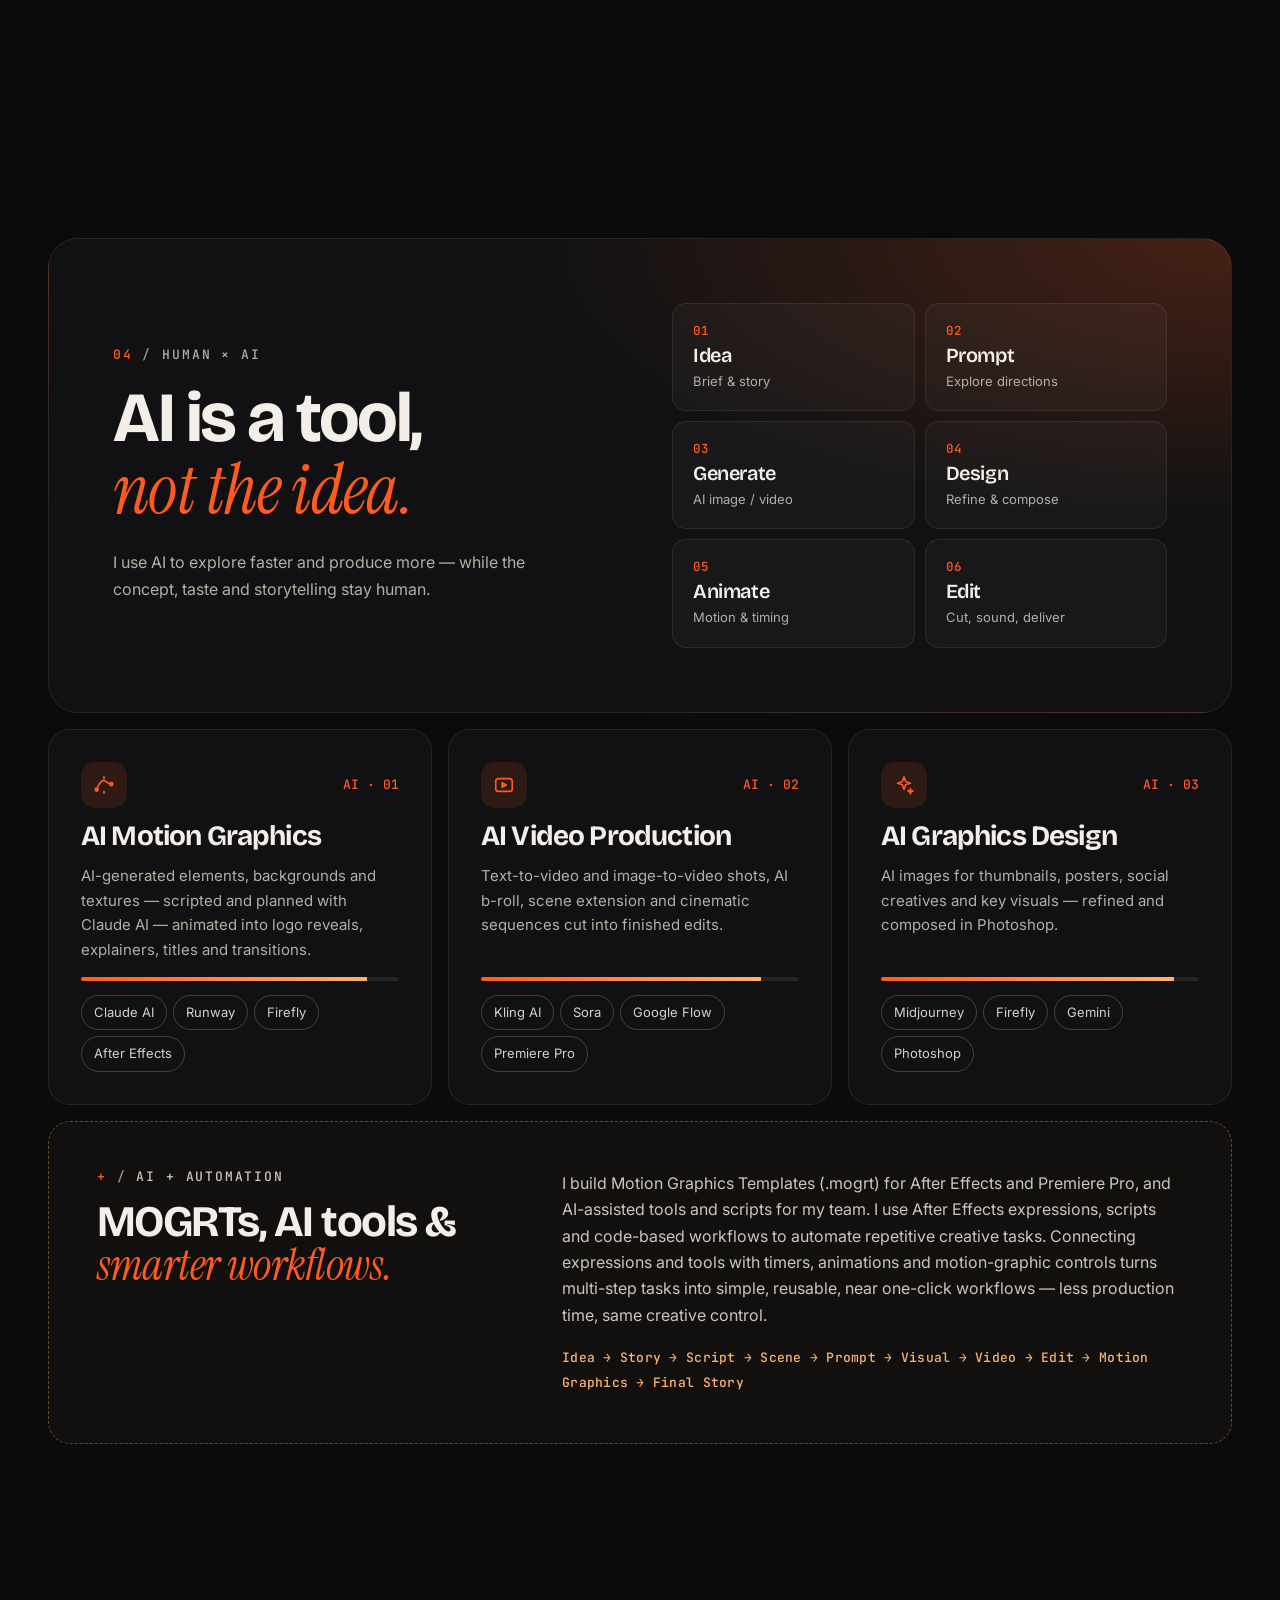
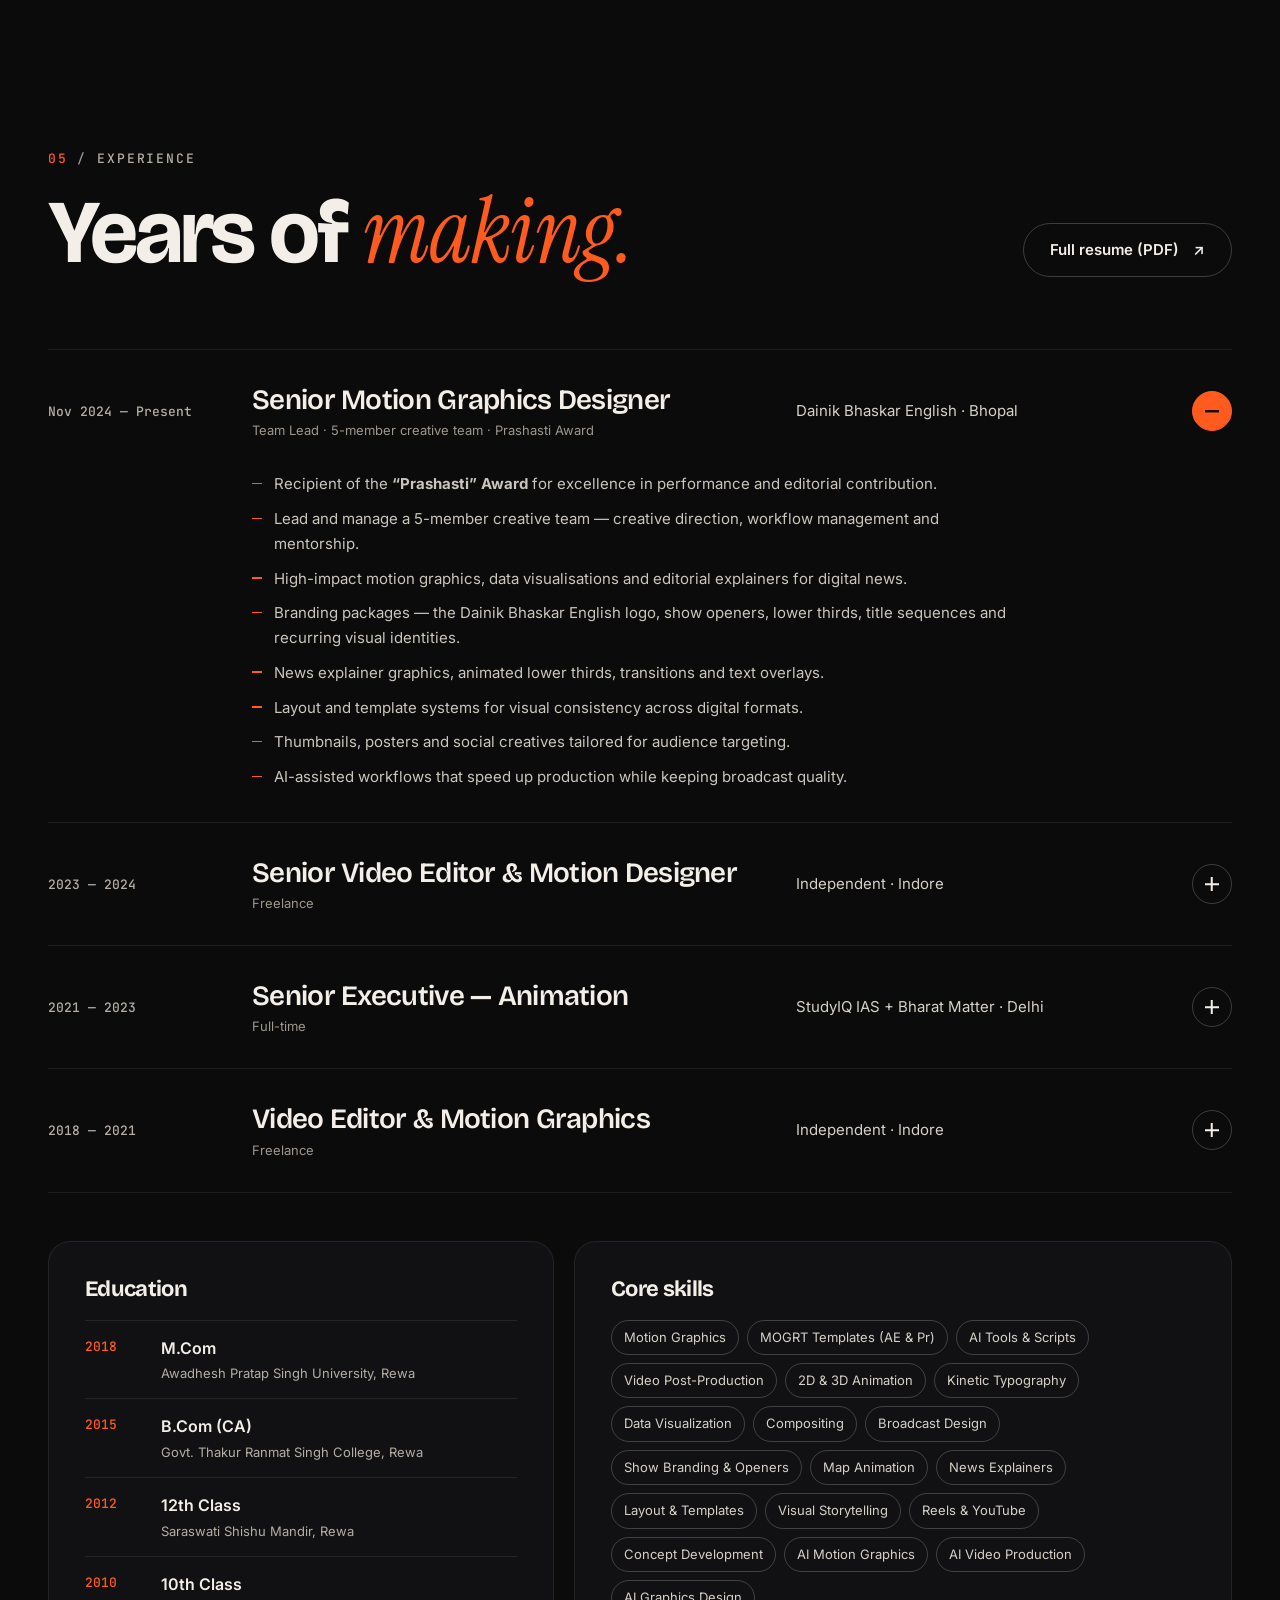
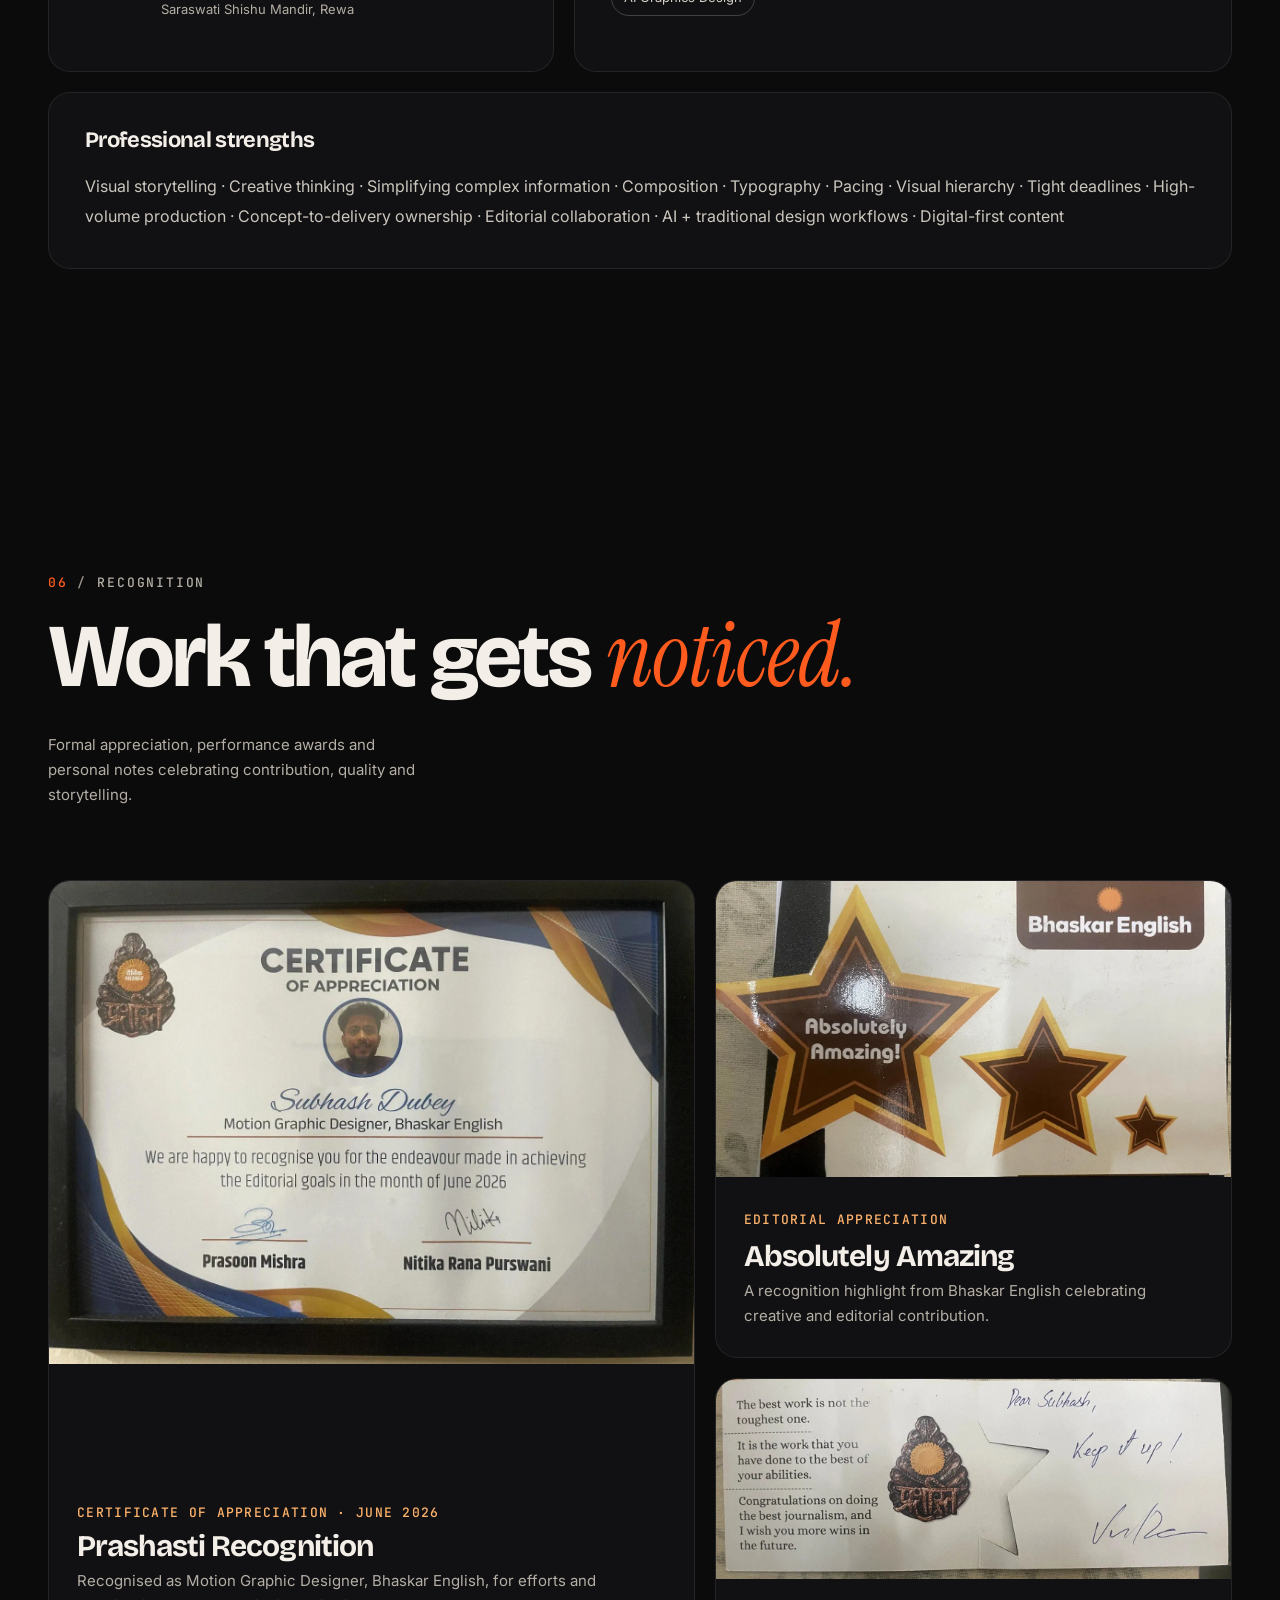
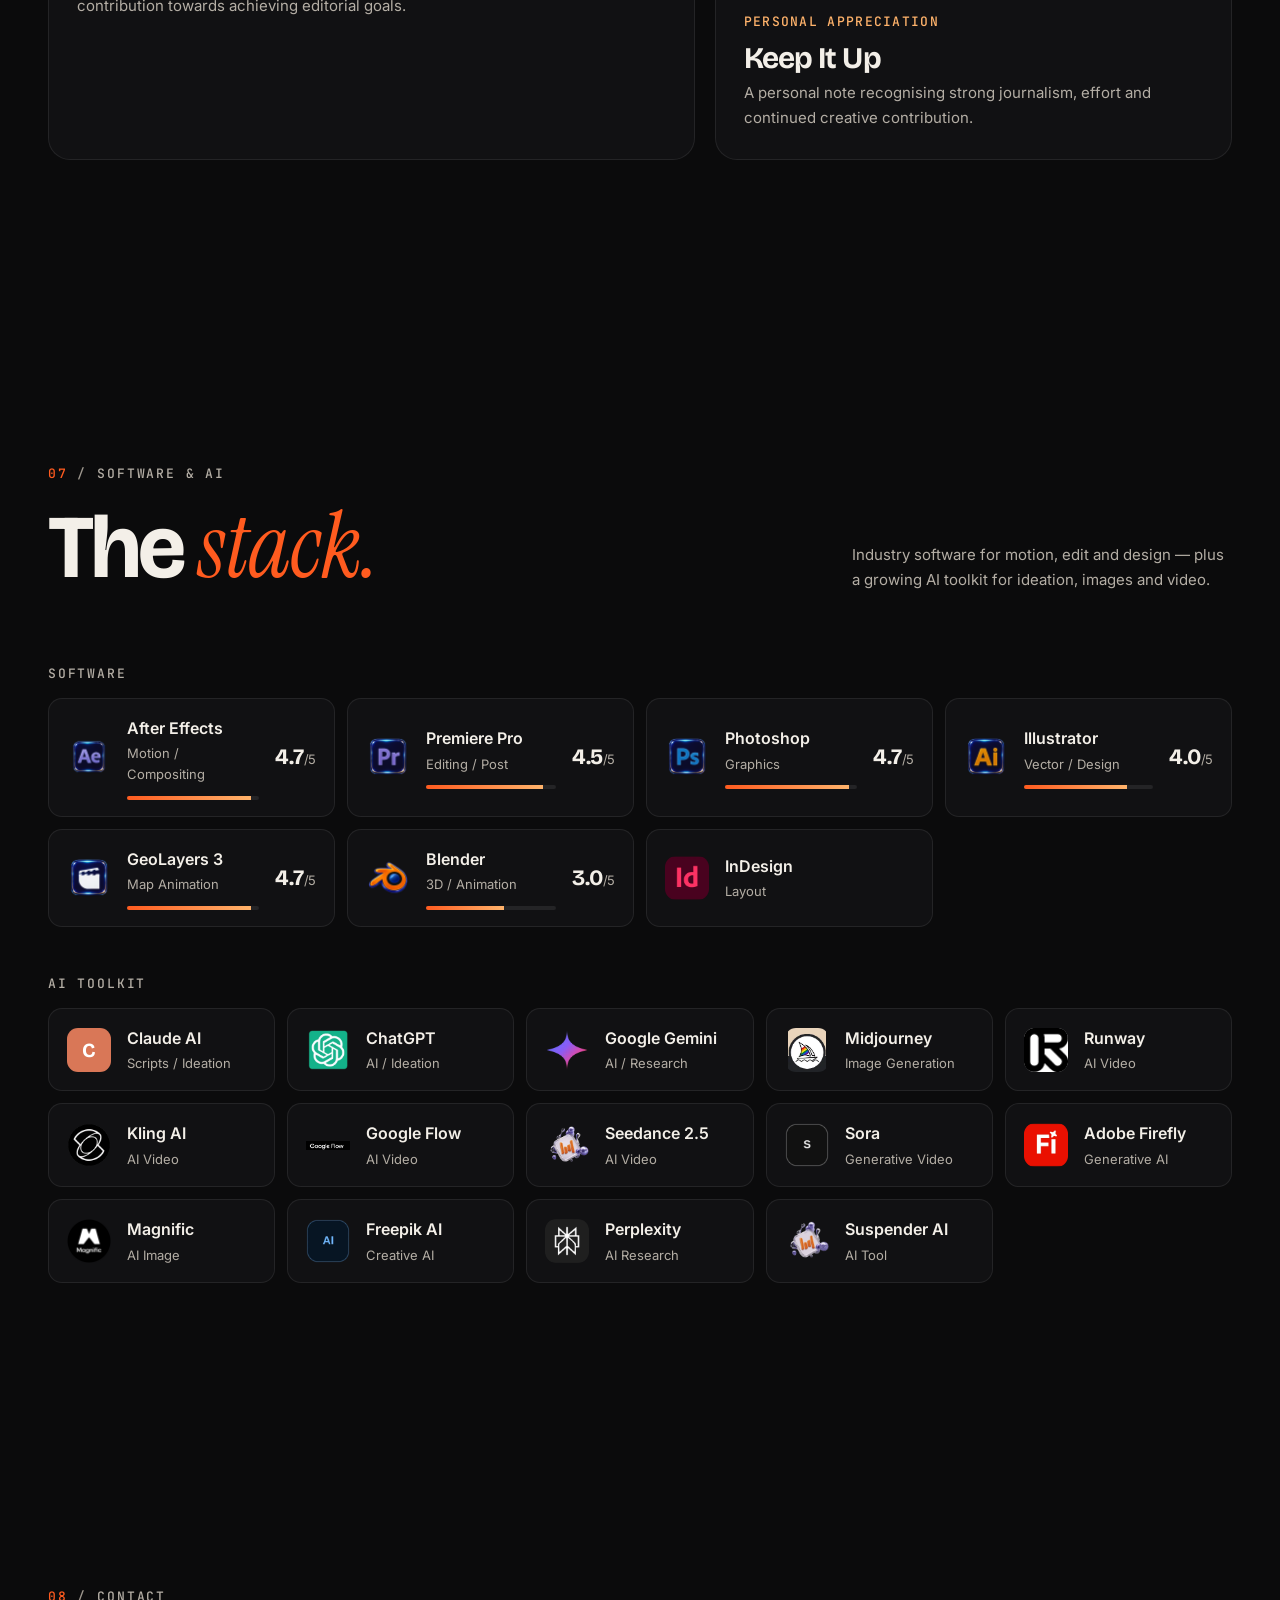
==== commit 8b3336cd: "Add MOGRT Templates & AI Tools service Service row, automation card copy, core skills and marquee no" ====
--- a/index.html
+++ b/index.html
@@ -18,7 +18,7 @@
   <link rel="preconnect" href="https://fonts.gstatic.com" crossorigin>
   <link href="https://fonts.googleapis.com/css2?family=Bricolage+Grotesque:opsz,wght@12..96,400;12..96,600;12..96,700;12..96,800&family=Instrument+Serif:ital@0;1&family=Inter:wght@400;500;600&family=JetBrains+Mono:wght@400;500&display=swap" rel="stylesheet">
   <link rel="preload" as="image" href="assets/images/subhash-profile.webp">
-  <link rel="stylesheet" href="style.css?v=20261121f">
+  <link rel="stylesheet" href="style.css?v=20261121g">
 </head>
 <body>
   <div class="grain" aria-hidden="true"></div>
@@ -102,8 +102,8 @@
 
       <div class="marquee" aria-hidden="true">
         <div class="marquee-track">
-          <span>AI Motion Graphics</span><i>✦</i><span>AI Video</span><i>✦</i><span>Video Editing</span><i>✦</i><span>Motion Graphics</span><i>✦</i><span>Broadcast Design</span><i>✦</i><span>Graphic Design</span><i>✦</i><span>Visual Storytelling</span><i>✦</i>
-          <span>AI Motion Graphics</span><i>✦</i><span>AI Video</span><i>✦</i><span>Video Editing</span><i>✦</i><span>Motion Graphics</span><i>✦</i><span>Broadcast Design</span><i>✦</i><span>Graphic Design</span><i>✦</i><span>Visual Storytelling</span><i>✦</i>
+          <span>AI Motion Graphics</span><i>✦</i><span>AI Video</span><i>✦</i><span>Video Editing</span><i>✦</i><span>MOGRT Templates</span><i>✦</i><span>Motion Graphics</span><i>✦</i><span>Broadcast Design</span><i>✦</i><span>Graphic Design</span><i>✦</i><span>Visual Storytelling</span><i>✦</i>
+          <span>AI Motion Graphics</span><i>✦</i><span>AI Video</span><i>✦</i><span>Video Editing</span><i>✦</i><span>MOGRT Templates</span><i>✦</i><span>Motion Graphics</span><i>✦</i><span>Broadcast Design</span><i>✦</i><span>Graphic Design</span><i>✦</i><span>Visual Storytelling</span><i>✦</i>
         </div>
       </div>
     </section>
@@ -241,6 +241,12 @@
             <p>Editorial graphics, thumbnails, posters and social creatives built for audience and platform.</p>
             <ul><li>Photoshop</li><li>Illustrator</li><li>Firefly</li></ul>
           </article>
+          <article class="service reveal">
+            <span class="s-num">07</span>
+            <h3>MOGRT Templates &amp; AI Tools</h3>
+            <p>Custom .mogrt templates for After Effects &amp; Premiere Pro — editable lower thirds, titles, explainers and branding packs — plus AI tools, scripts and expressions that turn repeat work into one-click workflows.</p>
+            <ul><li>After Effects</li><li>Premiere Pro</li><li>Expressions</li><li>Claude AI</li></ul>
+          </article>
         </div>
       </div>
     </section>
@@ -291,10 +297,10 @@
         <div class="auto-card reveal">
           <div>
             <p class="label"><span>+</span> AI + Automation</p>
-            <h3>Smarter creative <em>workflows.</em></h3>
-          </div>
-          <div>
-            <p>I use After Effects expressions, scripts and code-based workflows to automate repetitive creative tasks. Connecting expressions and tools with timers, animations and motion-graphic controls turns multi-step tasks into simple, reusable, near one-click workflows — less production time, same creative control.</p>
+            <h3>MOGRTs, AI tools &amp; <em>smarter workflows.</em></h3>
+          </div>
+          <div>
+            <p>I build Motion Graphics Templates (.mogrt) for After Effects and Premiere Pro, and AI-assisted tools and scripts for my team. I use After Effects expressions, scripts and code-based workflows to automate repetitive creative tasks. Connecting expressions and tools with timers, animations and motion-graphic controls turns multi-step tasks into simple, reusable, near one-click workflows — less production time, same creative control.</p>
             <p class="pipeline">Idea → Story → Script → Scene → Prompt → Visual → Video → Edit → Motion Graphics → Final Story</p>
           </div>
         </div>
@@ -395,7 +401,7 @@
           <div class="cv-card reveal">
             <h3>Core skills</h3>
             <div class="tags">
-              <span>Motion Graphics</span><span>Video Post-Production</span><span>2D &amp; 3D Animation</span><span>Kinetic Typography</span><span>Data Visualization</span><span>Compositing</span><span>Broadcast Design</span>
+              <span>Motion Graphics</span><span>MOGRT Templates (AE &amp; Pr)</span><span>AI Tools &amp; Scripts</span><span>Video Post-Production</span><span>2D &amp; 3D Animation</span><span>Kinetic Typography</span><span>Data Visualization</span><span>Compositing</span><span>Broadcast Design</span>
               <span>Show Branding &amp; Openers</span><span>Map Animation</span><span>News Explainers</span><span>Layout &amp; Templates</span>
               <span>Visual Storytelling</span><span>Reels &amp; YouTube</span><span>Concept Development</span><span>AI Motion Graphics</span><span>AI Video Production</span><span>AI Graphics Design</span>
             </div>
@@ -543,8 +549,8 @@
     </div>
   </div>
 
-  <script src="config.js?v=20261121f"></script>
-  <script src="projects.js?v=20261121f"></script>
-  <script src="main.js?v=20261121f"></script>
+  <script src="config.js?v=20261121g"></script>
+  <script src="projects.js?v=20261121g"></script>
+  <script src="main.js?v=20261121g"></script>
 </body>
 </html>
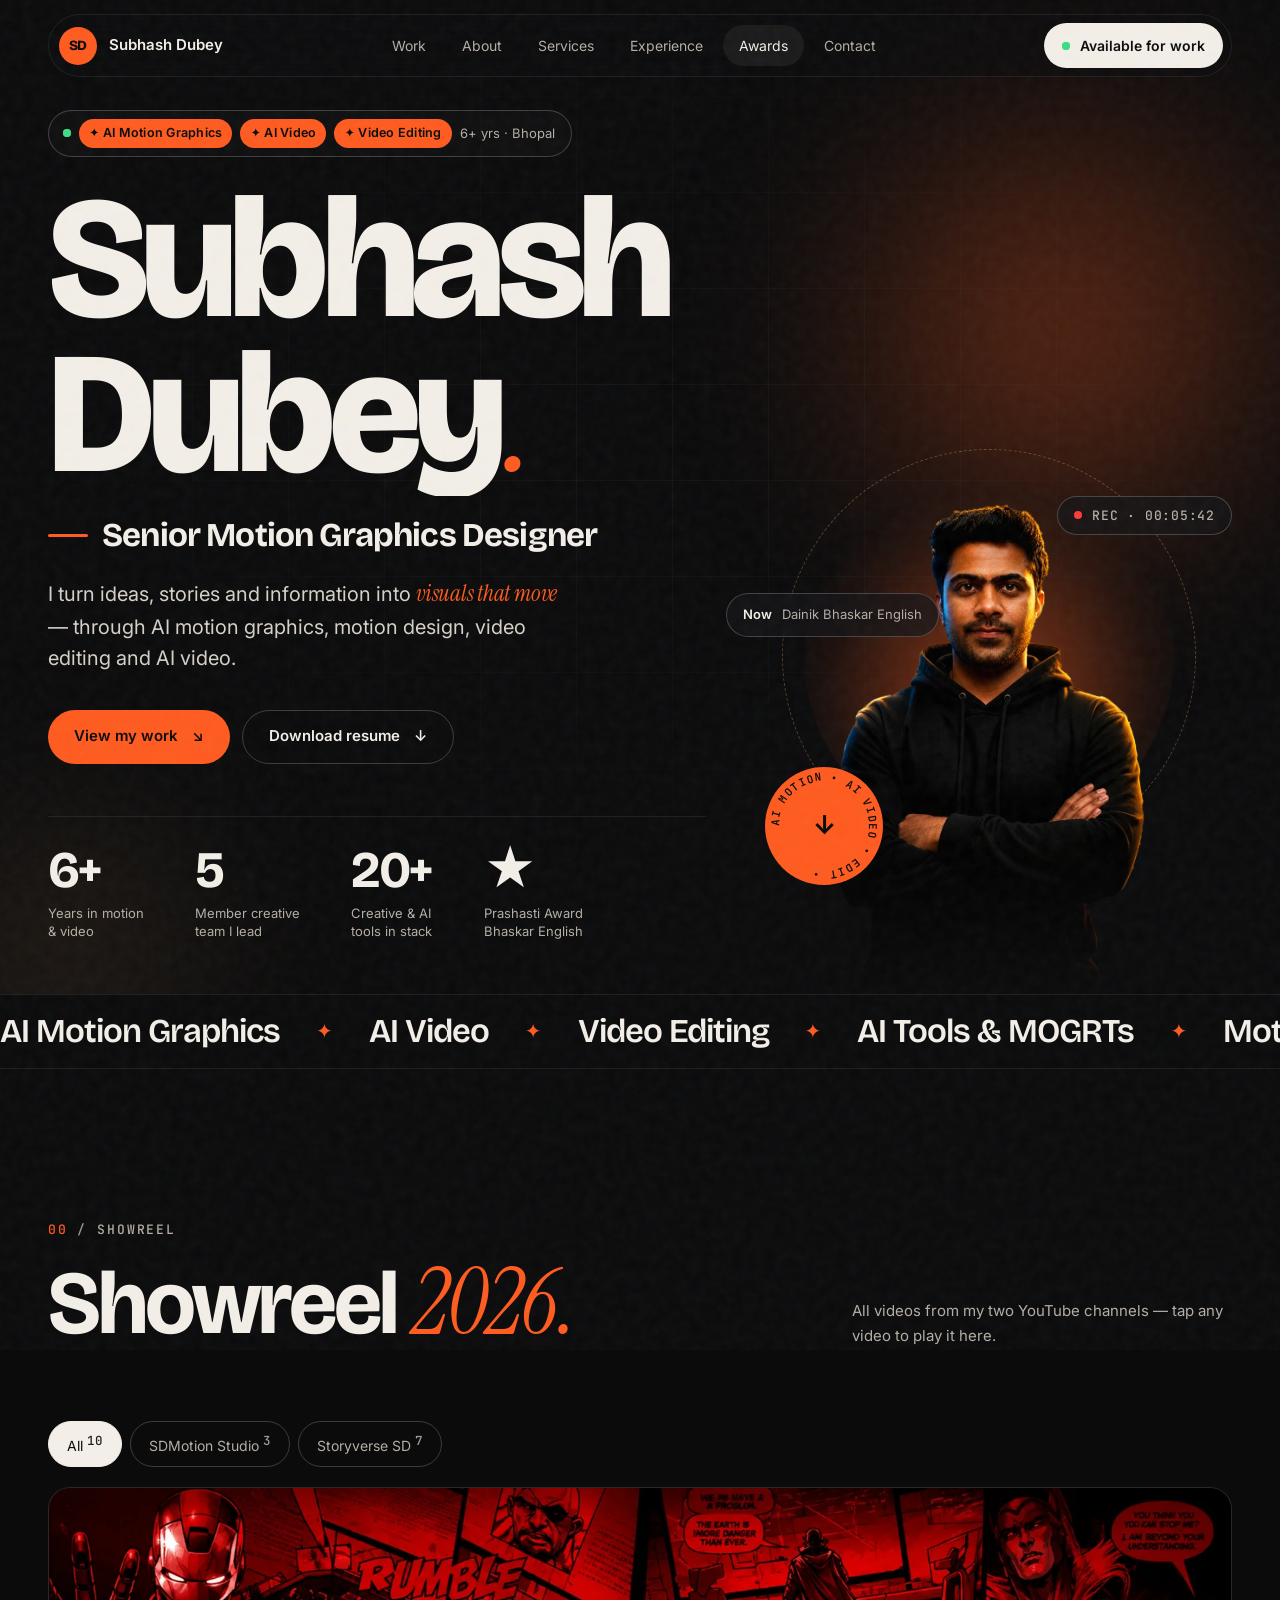
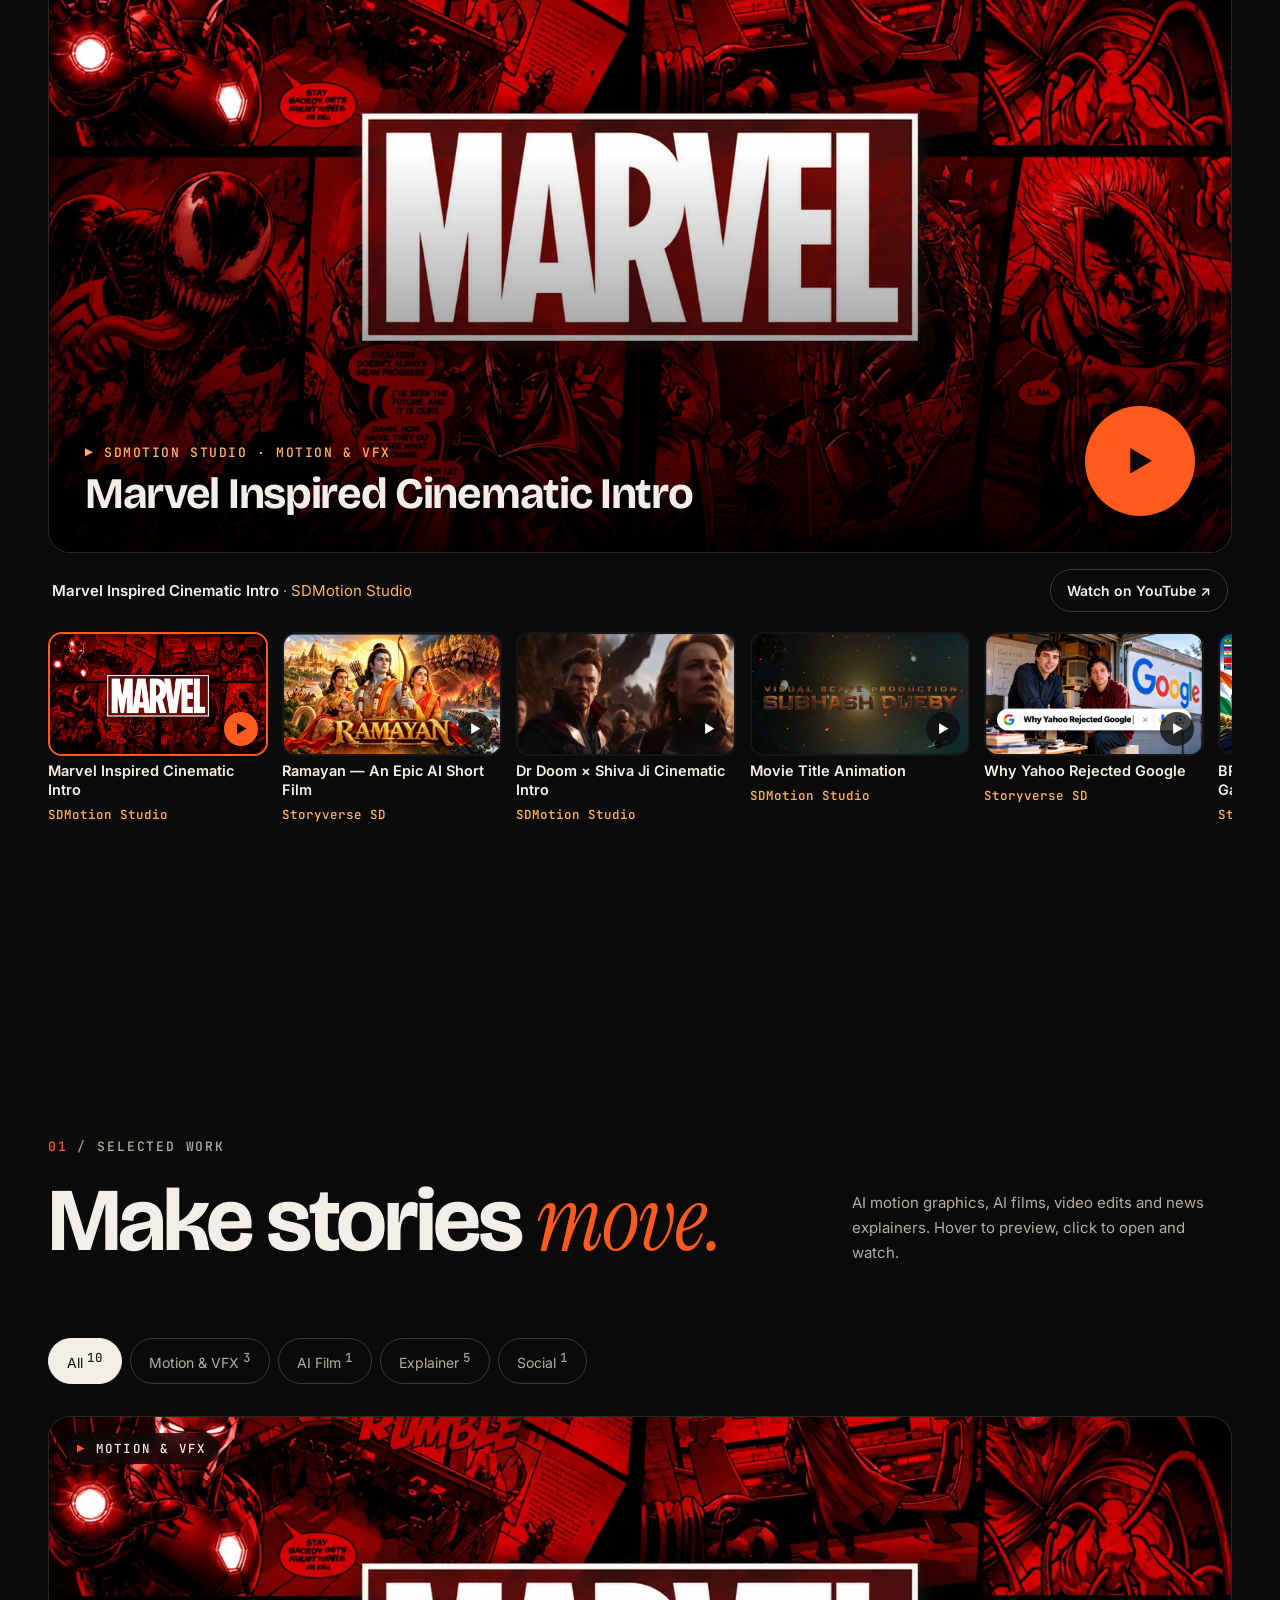
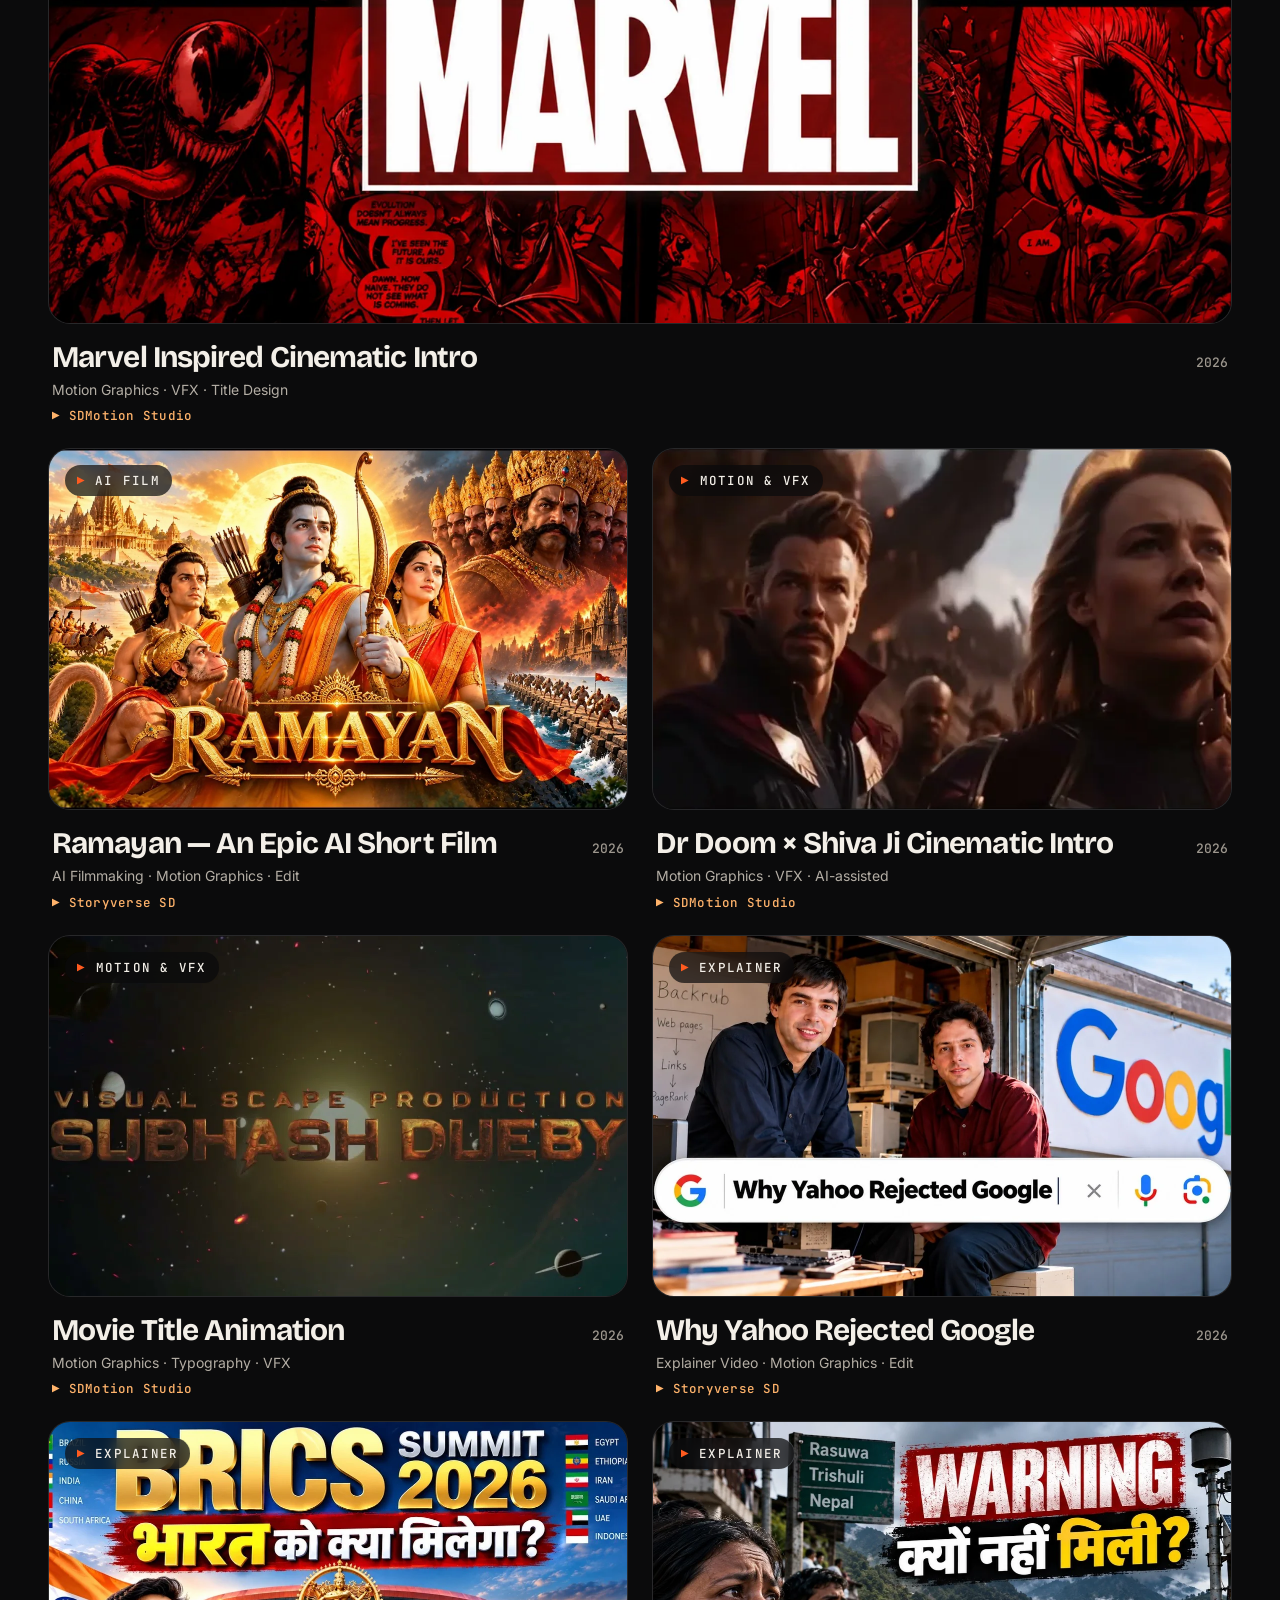
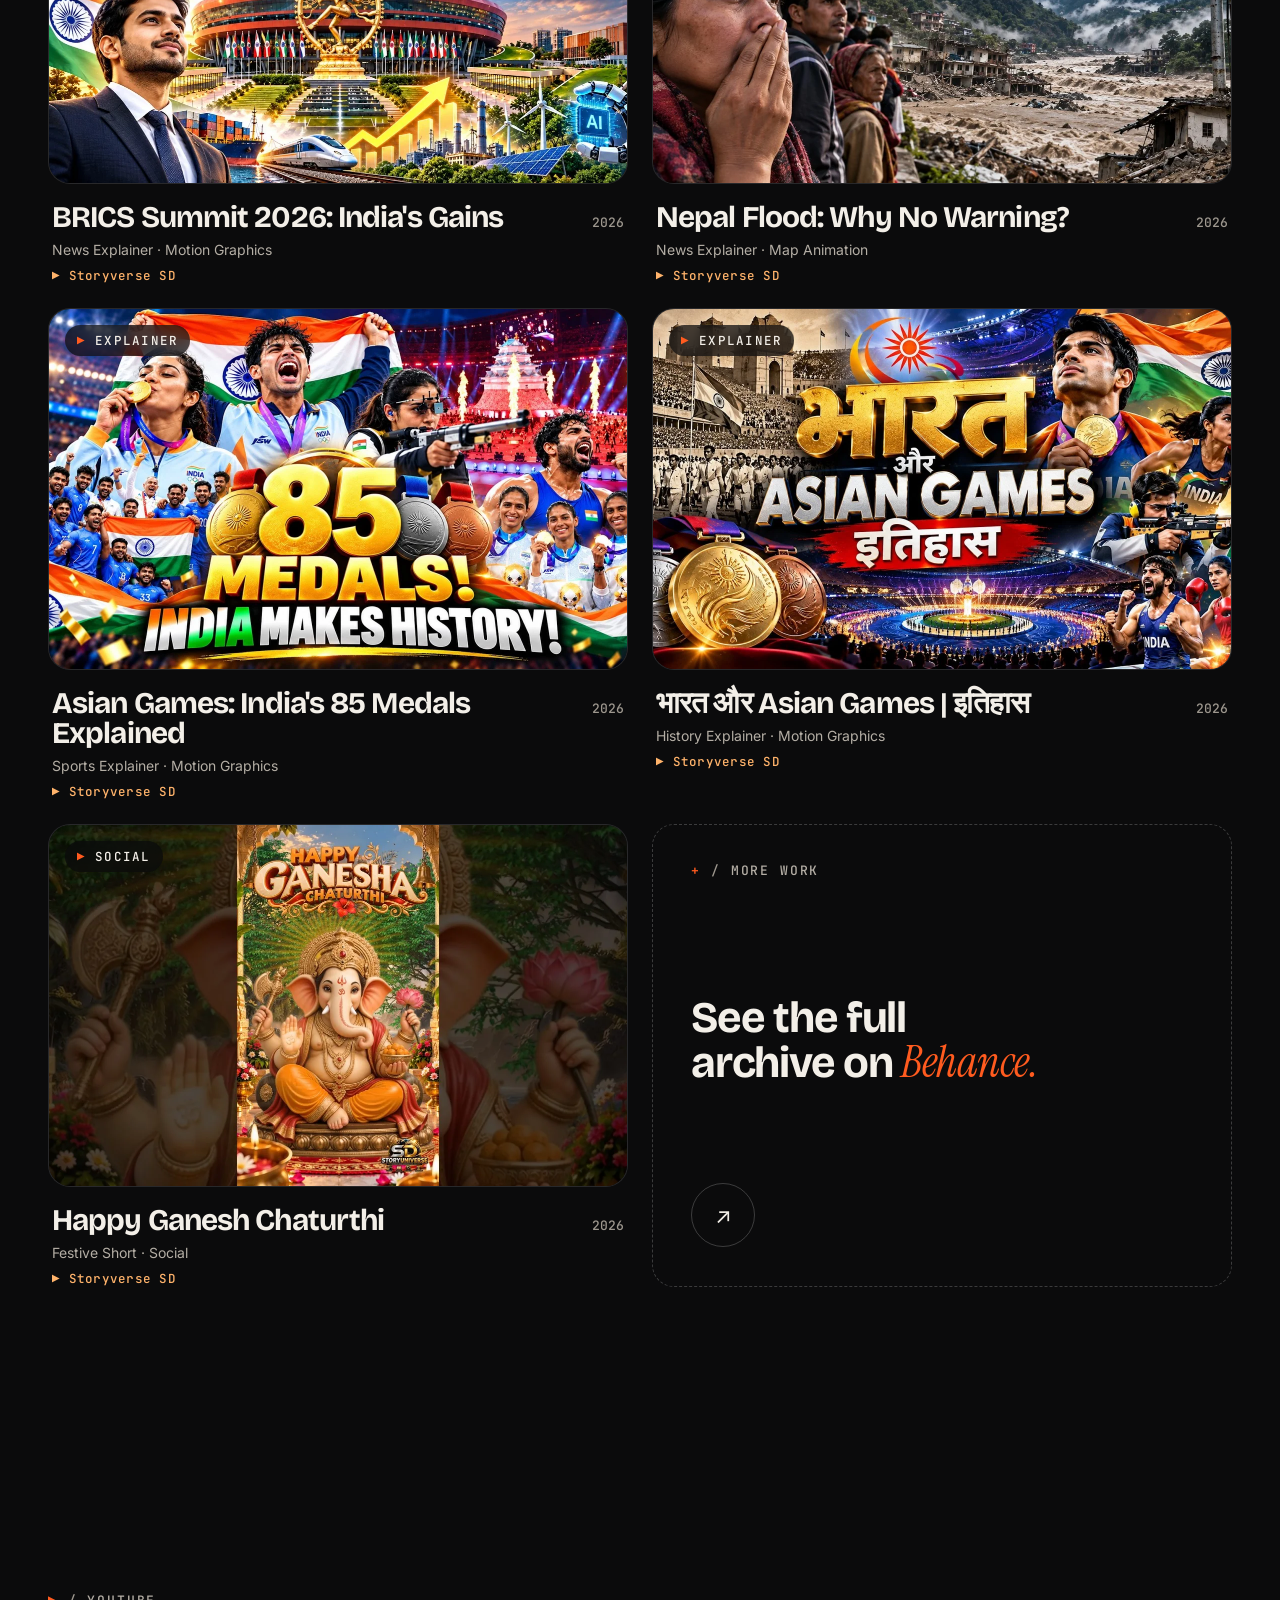
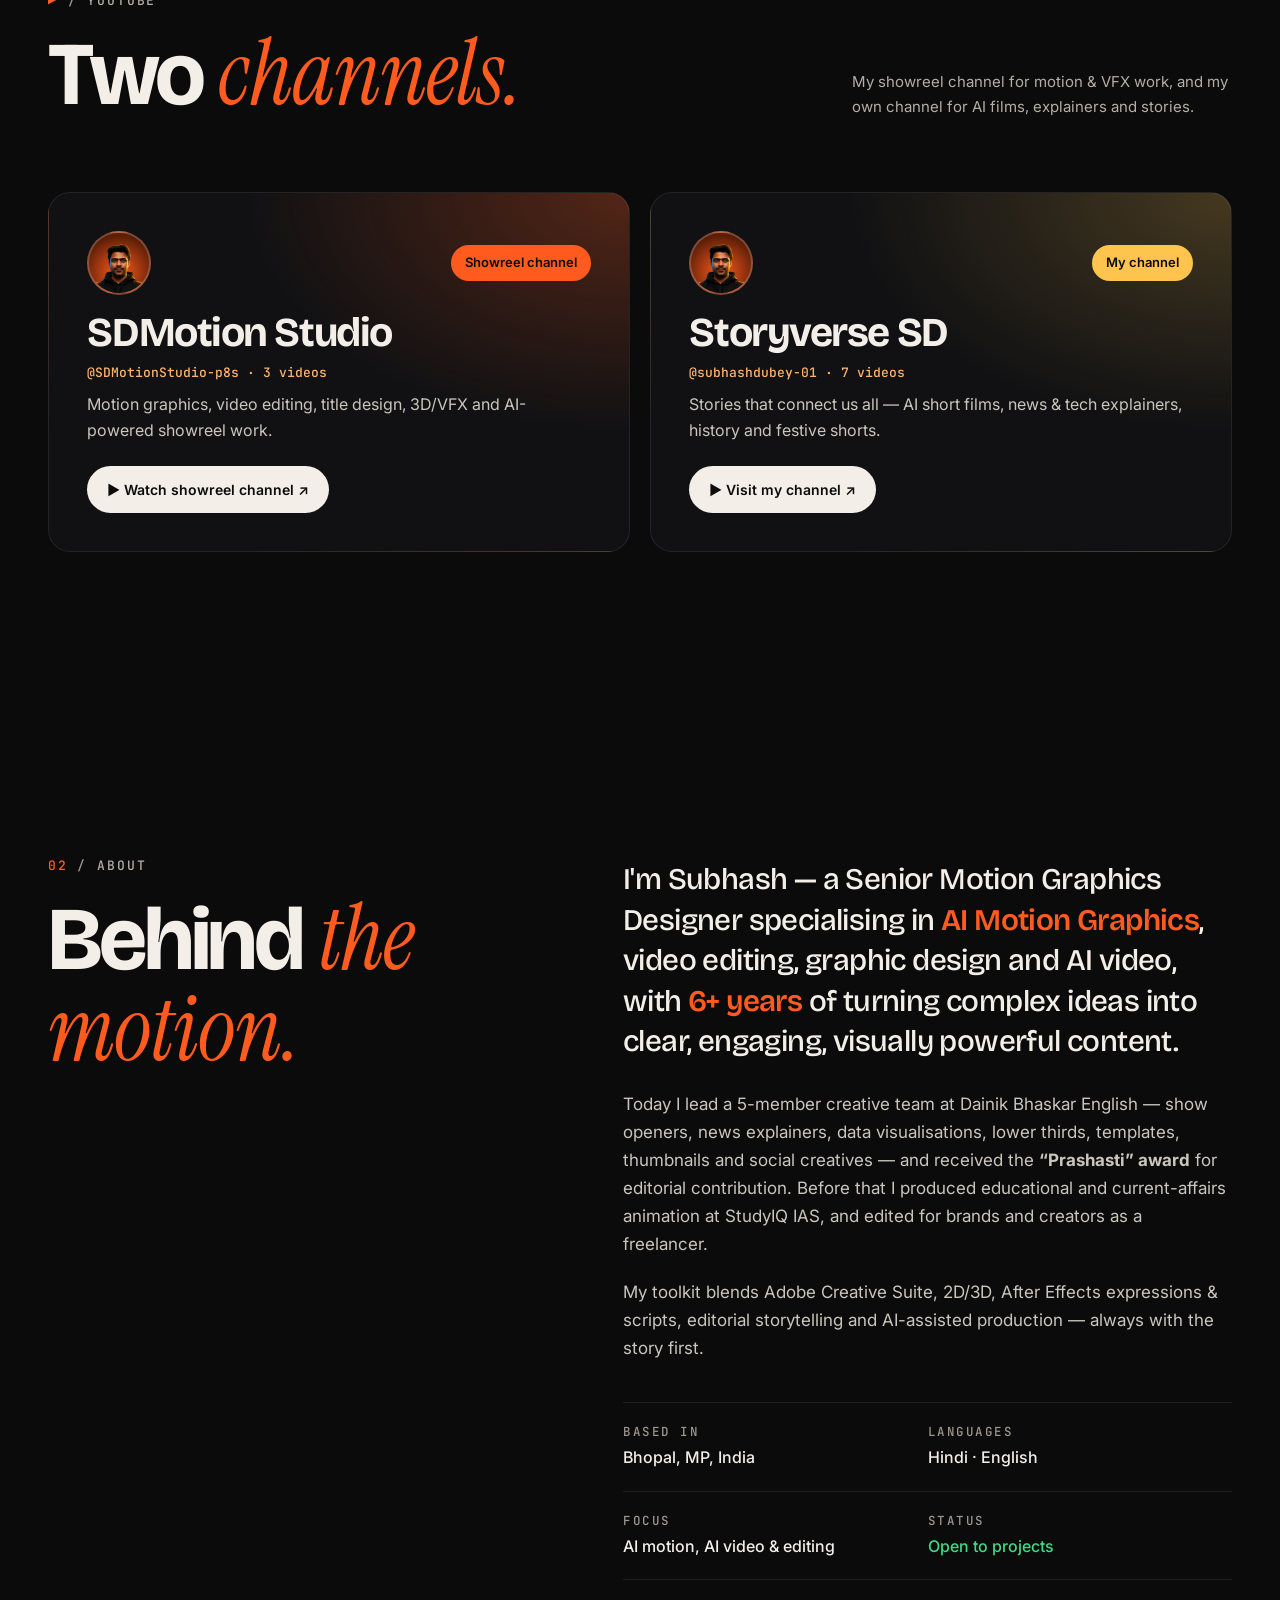
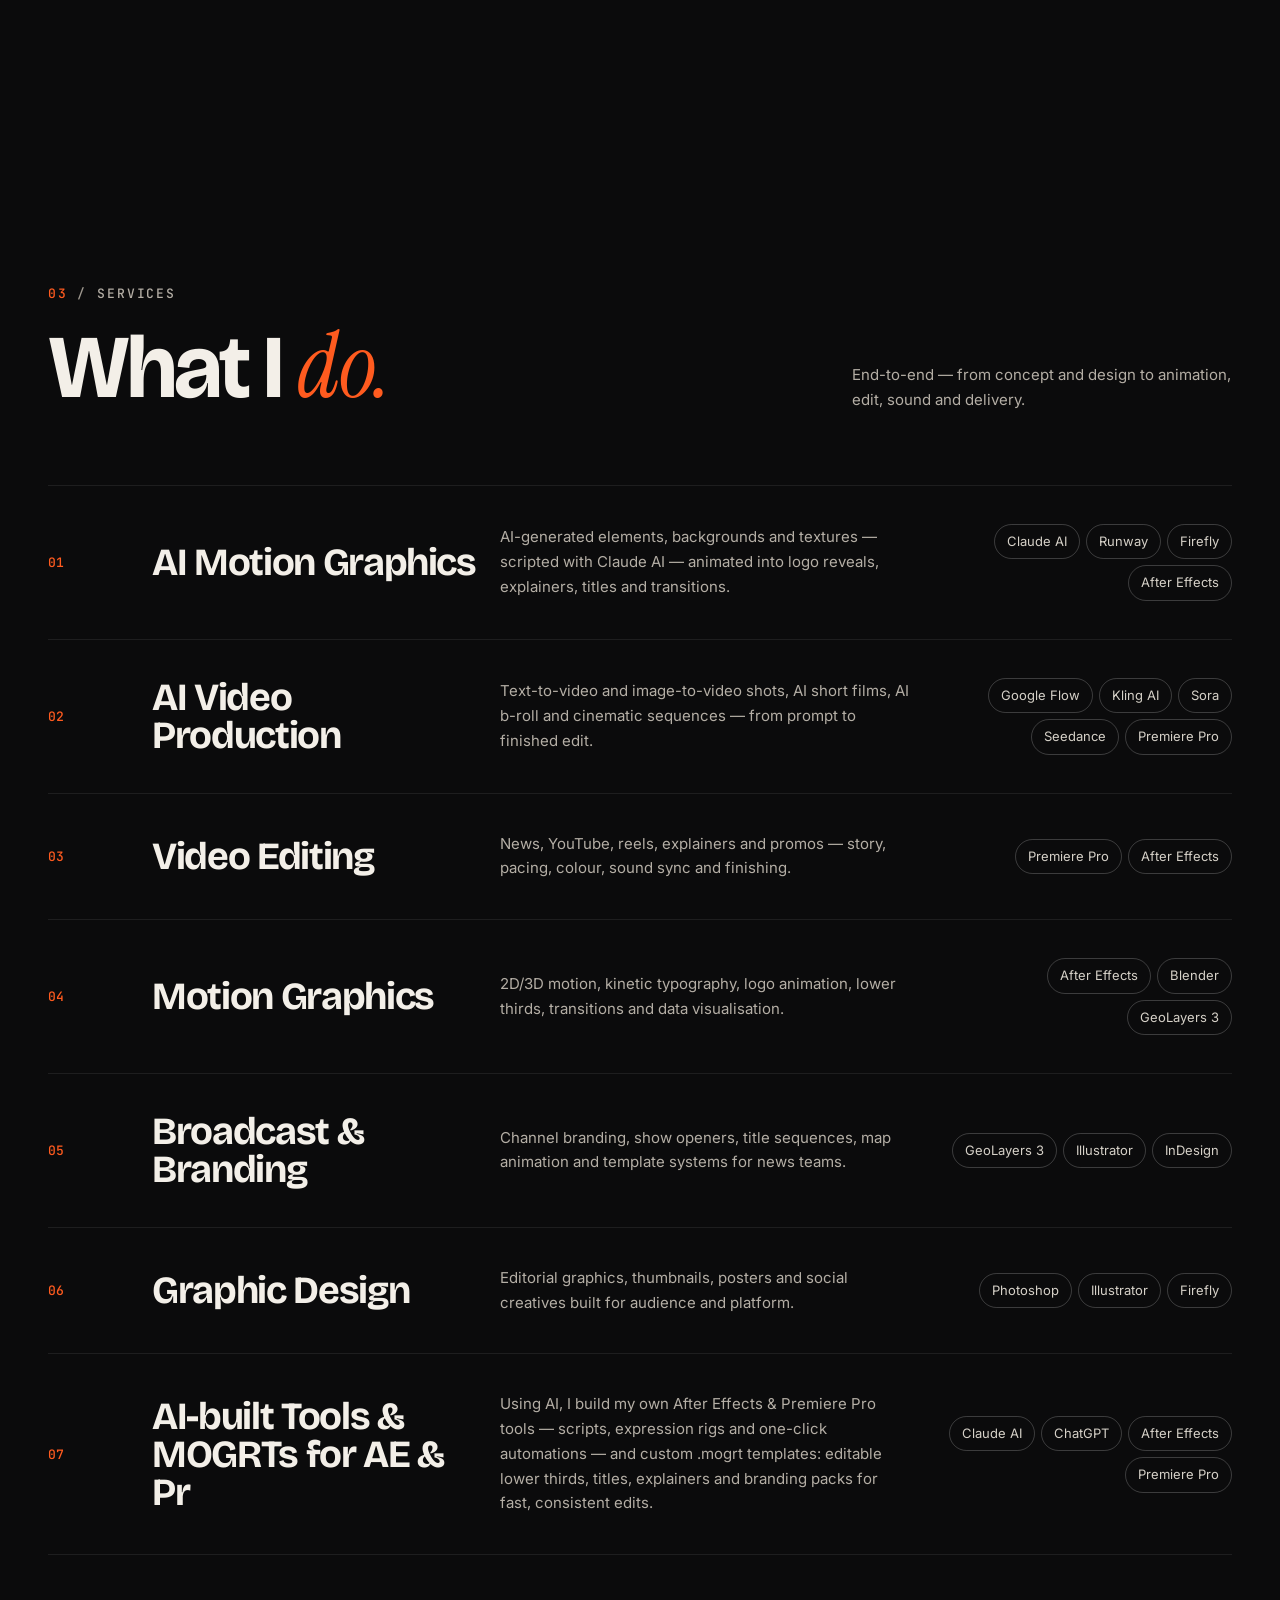
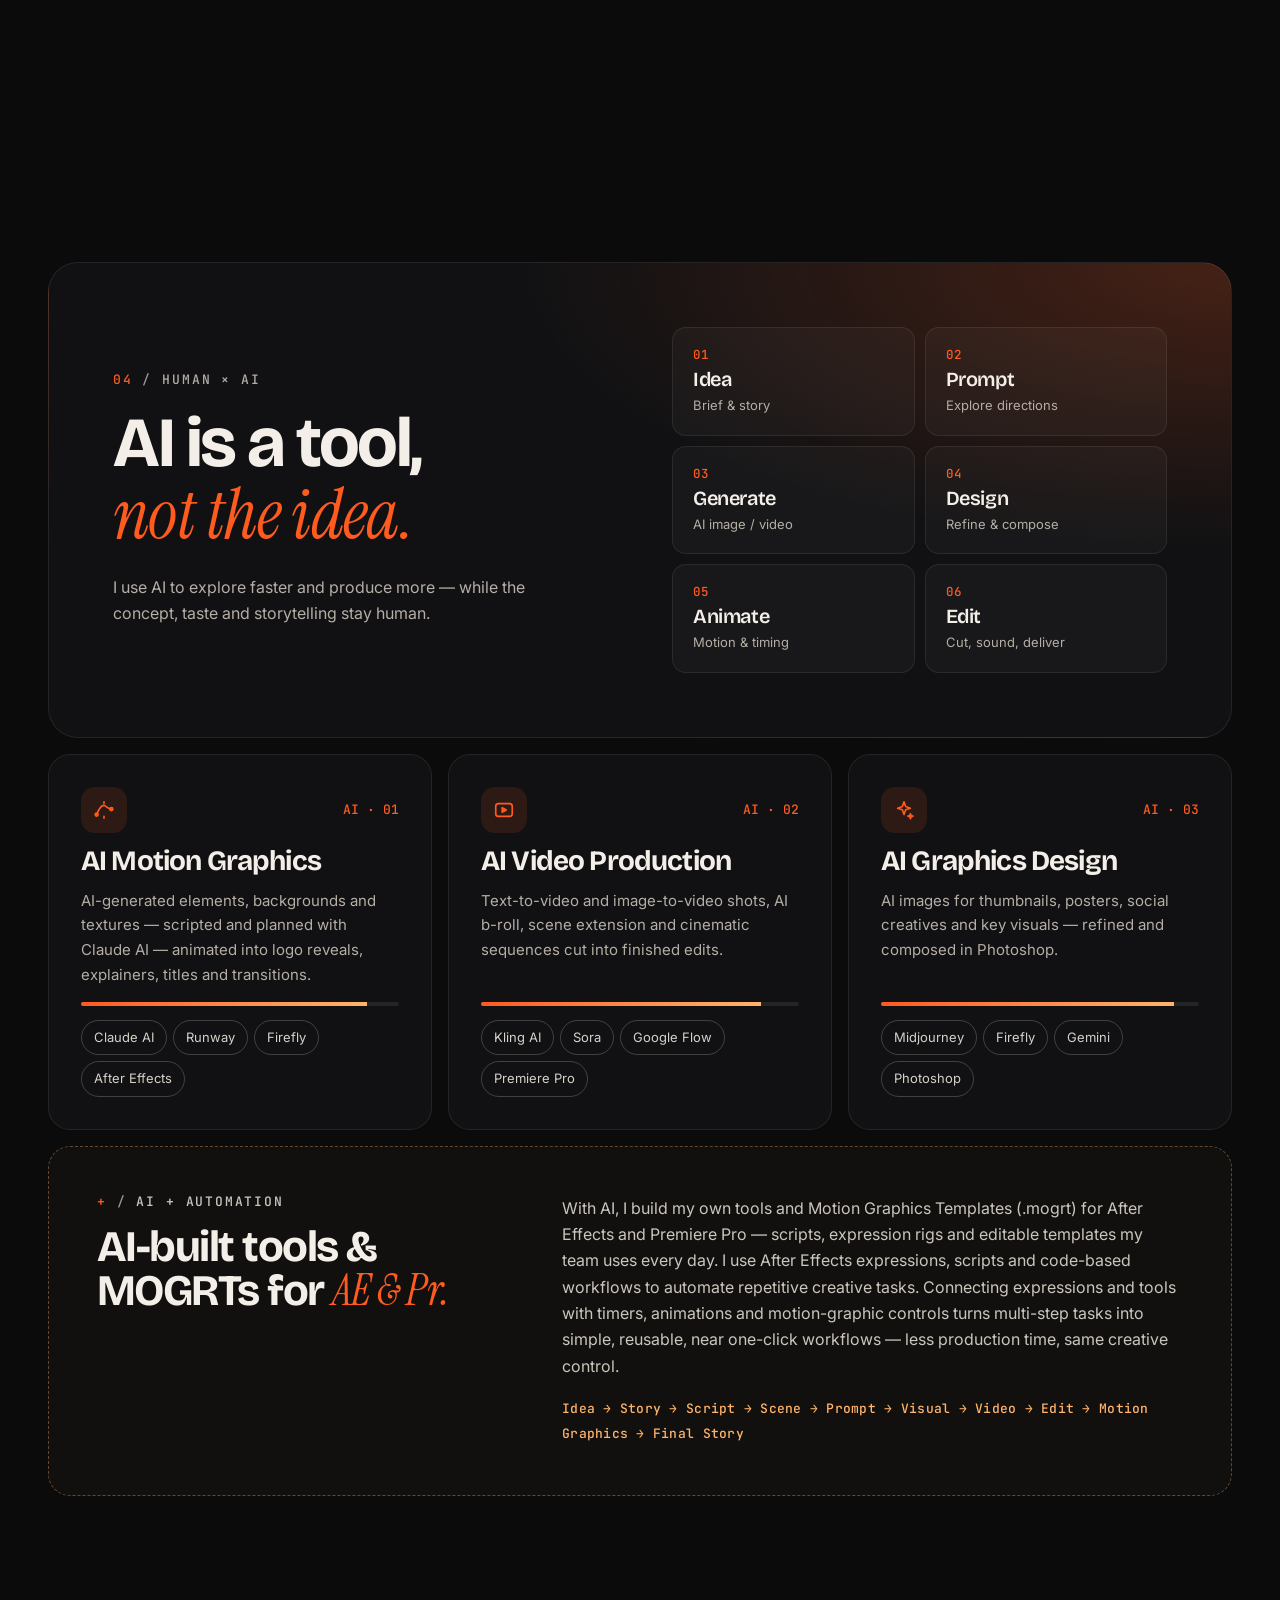
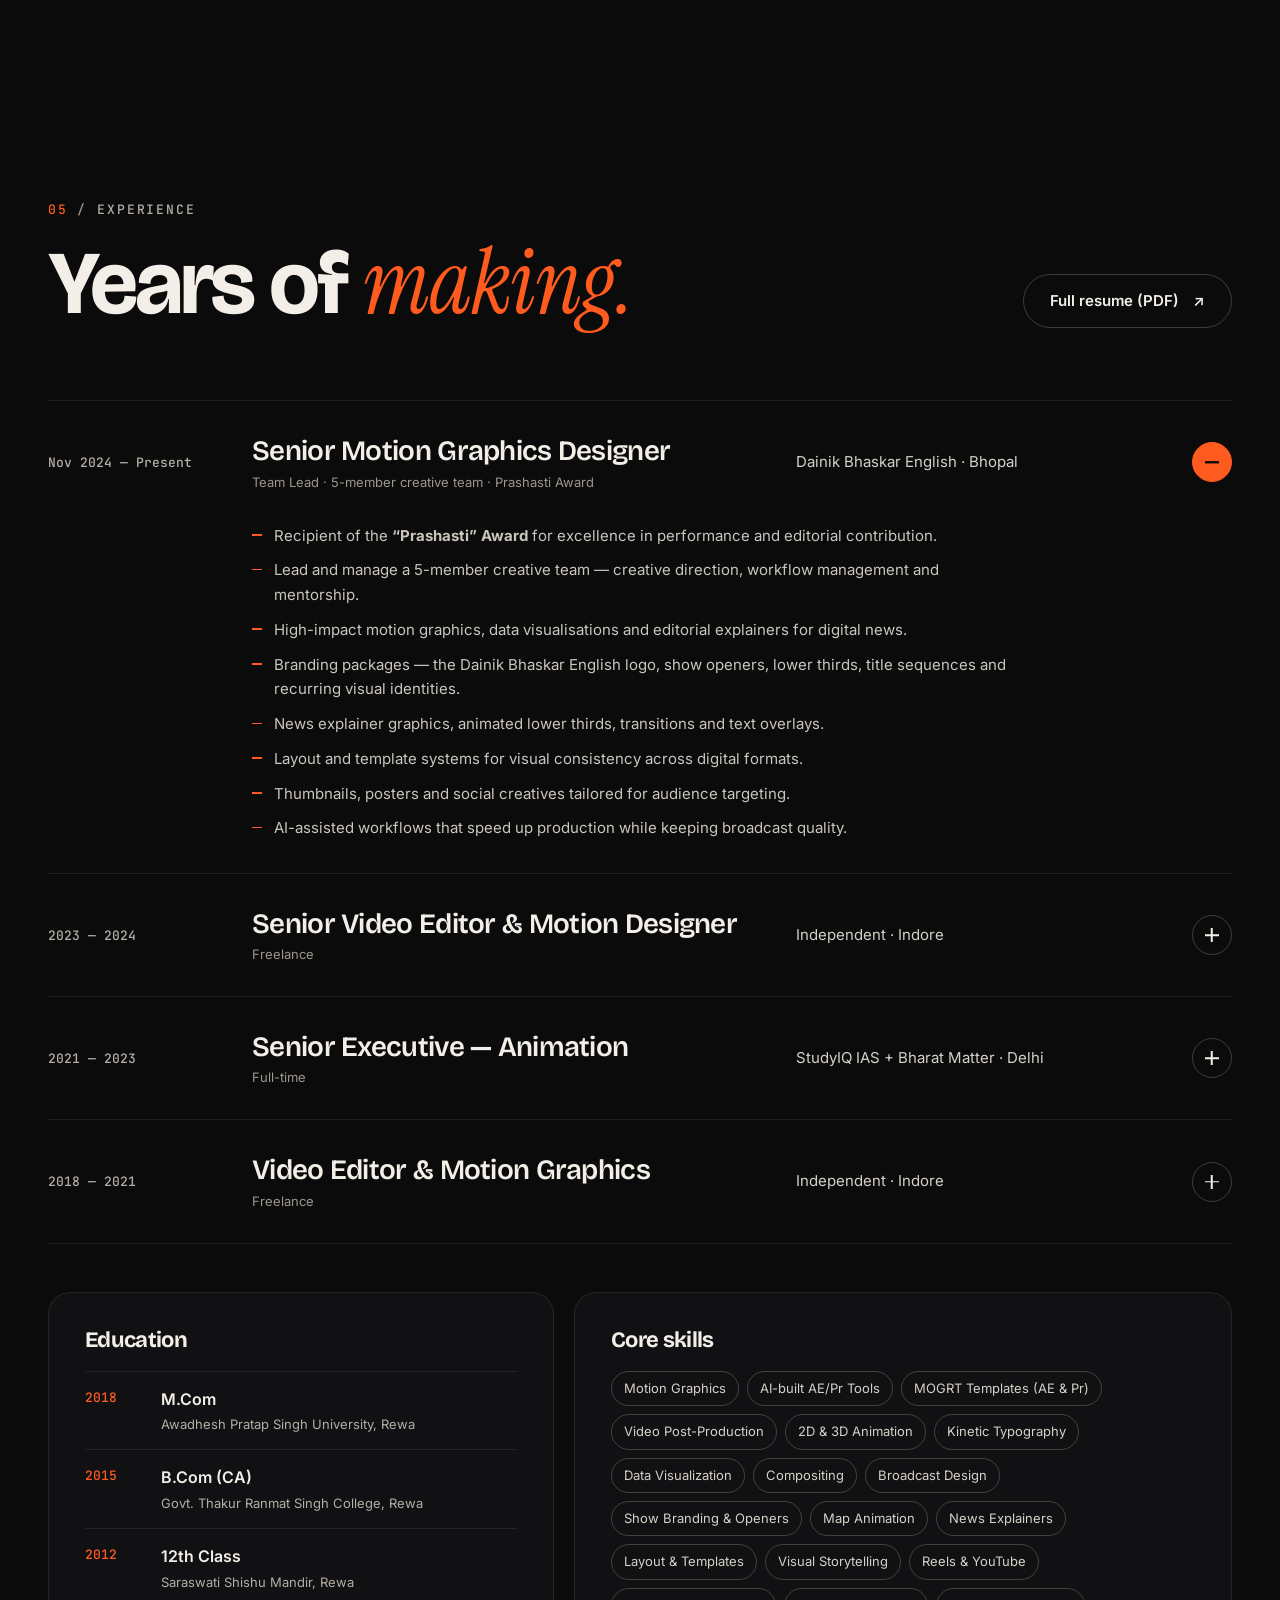
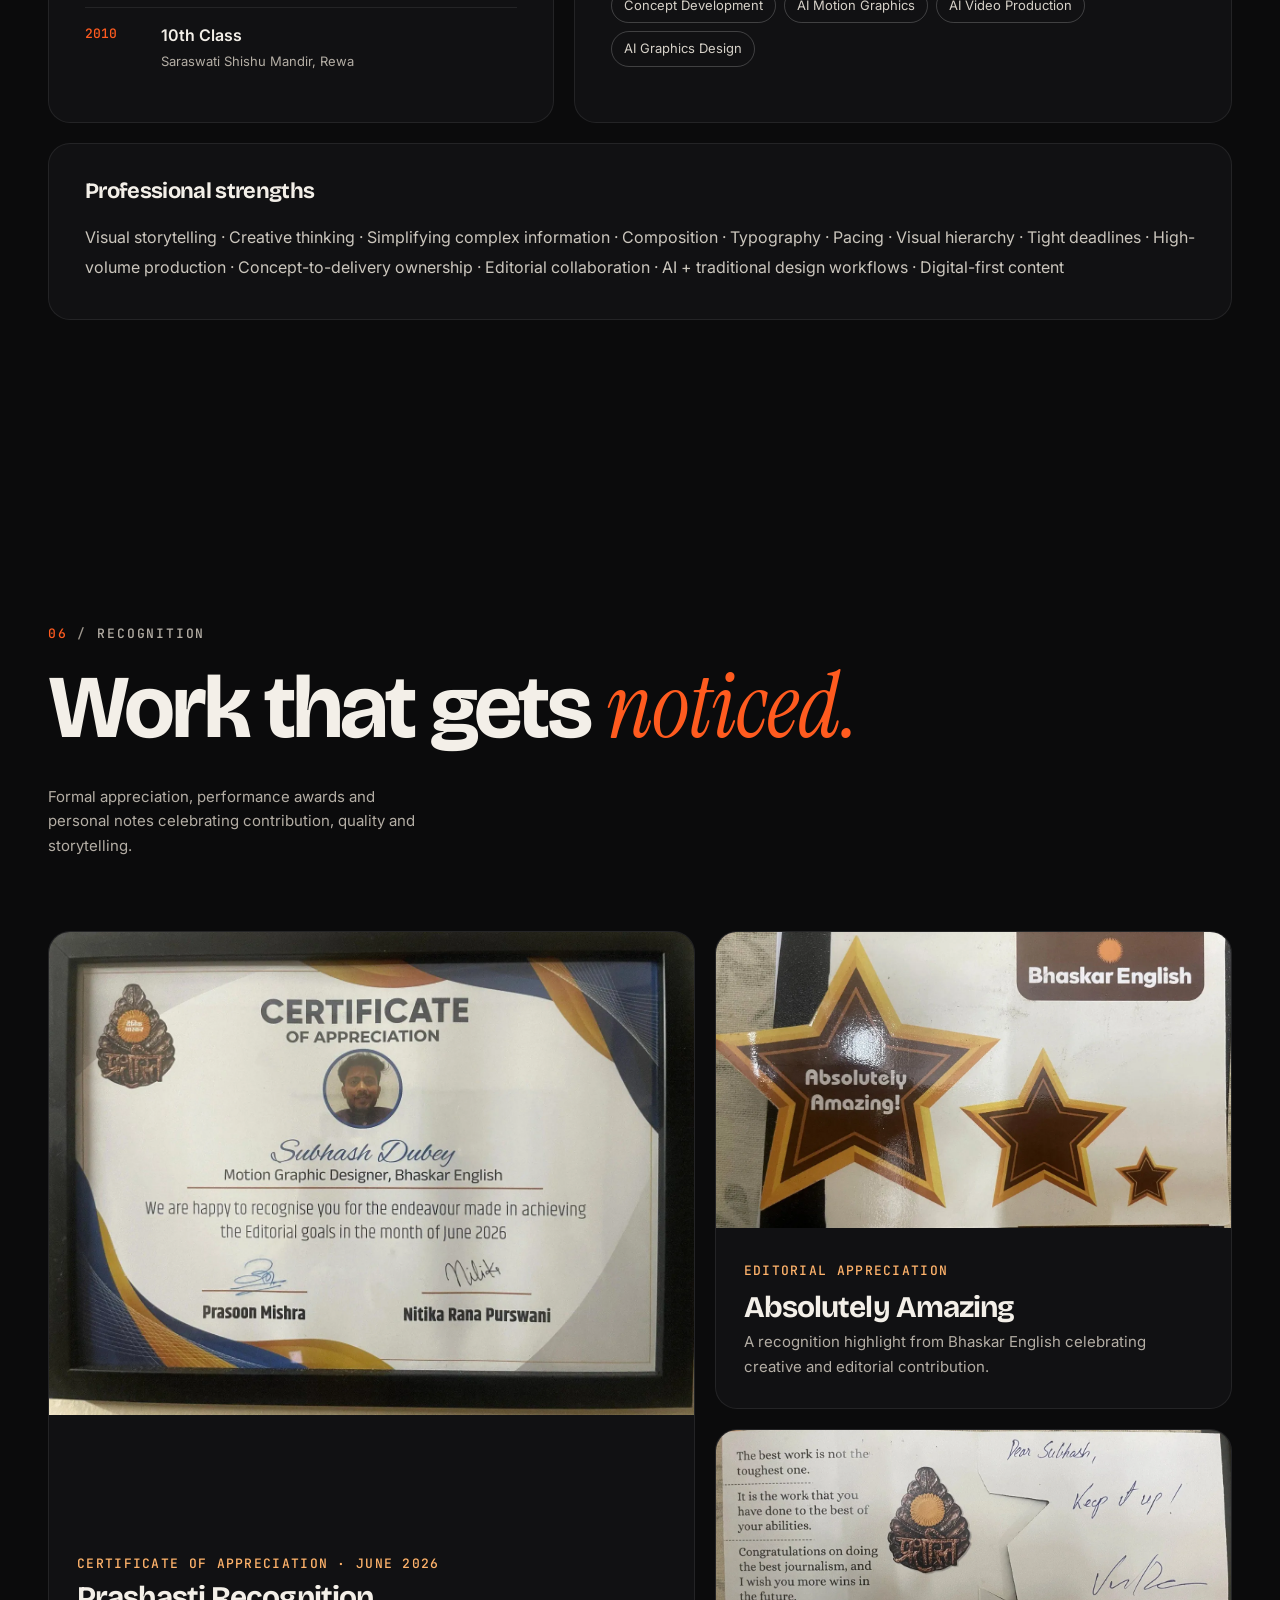
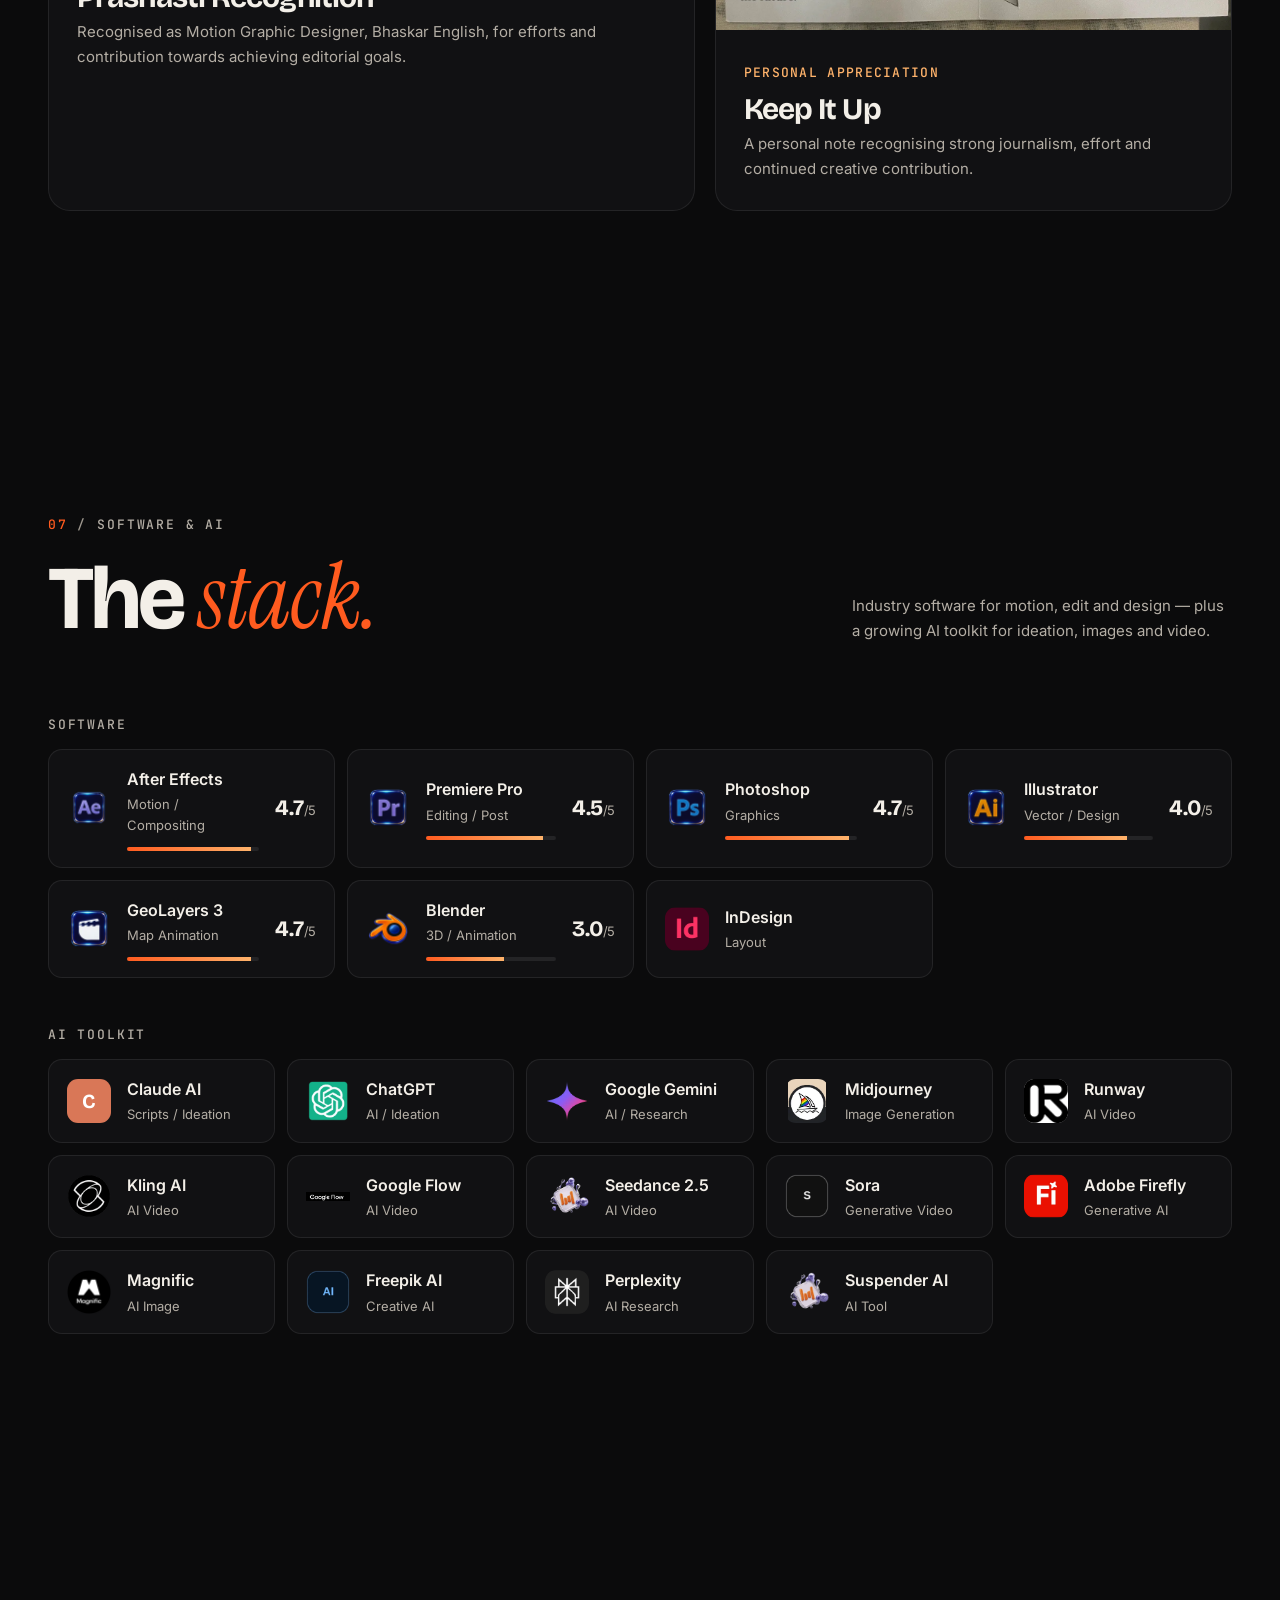
==== commit d9b09a4b: "Clarify: AI-built tools and MOGRTs for After Effects & Premiere Pro Website service, automation card" ====
--- a/index.html
+++ b/index.html
@@ -18,7 +18,7 @@
   <link rel="preconnect" href="https://fonts.gstatic.com" crossorigin>
   <link href="https://fonts.googleapis.com/css2?family=Bricolage+Grotesque:opsz,wght@12..96,400;12..96,600;12..96,700;12..96,800&family=Instrument+Serif:ital@0;1&family=Inter:wght@400;500;600&family=JetBrains+Mono:wght@400;500&display=swap" rel="stylesheet">
   <link rel="preload" as="image" href="assets/images/subhash-profile.webp">
-  <link rel="stylesheet" href="style.css?v=20261121g">
+  <link rel="stylesheet" href="style.css?v=20261121h">
 </head>
 <body>
   <div class="grain" aria-hidden="true"></div>
@@ -102,8 +102,8 @@
 
       <div class="marquee" aria-hidden="true">
         <div class="marquee-track">
-          <span>AI Motion Graphics</span><i>✦</i><span>AI Video</span><i>✦</i><span>Video Editing</span><i>✦</i><span>MOGRT Templates</span><i>✦</i><span>Motion Graphics</span><i>✦</i><span>Broadcast Design</span><i>✦</i><span>Graphic Design</span><i>✦</i><span>Visual Storytelling</span><i>✦</i>
-          <span>AI Motion Graphics</span><i>✦</i><span>AI Video</span><i>✦</i><span>Video Editing</span><i>✦</i><span>MOGRT Templates</span><i>✦</i><span>Motion Graphics</span><i>✦</i><span>Broadcast Design</span><i>✦</i><span>Graphic Design</span><i>✦</i><span>Visual Storytelling</span><i>✦</i>
+          <span>AI Motion Graphics</span><i>✦</i><span>AI Video</span><i>✦</i><span>Video Editing</span><i>✦</i><span>AI Tools &amp; MOGRTs</span><i>✦</i><span>Motion Graphics</span><i>✦</i><span>Broadcast Design</span><i>✦</i><span>Graphic Design</span><i>✦</i><span>Visual Storytelling</span><i>✦</i>
+          <span>AI Motion Graphics</span><i>✦</i><span>AI Video</span><i>✦</i><span>Video Editing</span><i>✦</i><span>AI Tools &amp; MOGRTs</span><i>✦</i><span>Motion Graphics</span><i>✦</i><span>Broadcast Design</span><i>✦</i><span>Graphic Design</span><i>✦</i><span>Visual Storytelling</span><i>✦</i>
         </div>
       </div>
     </section>
@@ -243,9 +243,9 @@
           </article>
           <article class="service reveal">
             <span class="s-num">07</span>
-            <h3>MOGRT Templates &amp; AI Tools</h3>
-            <p>Custom .mogrt templates for After Effects &amp; Premiere Pro — editable lower thirds, titles, explainers and branding packs — plus AI tools, scripts and expressions that turn repeat work into one-click workflows.</p>
-            <ul><li>After Effects</li><li>Premiere Pro</li><li>Expressions</li><li>Claude AI</li></ul>
+            <h3>AI-built Tools &amp; MOGRTs for AE &amp; Pr</h3>
+            <p>Using AI, I build my own After Effects &amp; Premiere Pro tools — scripts, expression rigs and one-click automations — and custom .mogrt templates: editable lower thirds, titles, explainers and branding packs for fast, consistent edits.</p>
+            <ul><li>Claude AI</li><li>ChatGPT</li><li>After Effects</li><li>Premiere Pro</li></ul>
           </article>
         </div>
       </div>
@@ -297,10 +297,10 @@
         <div class="auto-card reveal">
           <div>
             <p class="label"><span>+</span> AI + Automation</p>
-            <h3>MOGRTs, AI tools &amp; <em>smarter workflows.</em></h3>
-          </div>
-          <div>
-            <p>I build Motion Graphics Templates (.mogrt) for After Effects and Premiere Pro, and AI-assisted tools and scripts for my team. I use After Effects expressions, scripts and code-based workflows to automate repetitive creative tasks. Connecting expressions and tools with timers, animations and motion-graphic controls turns multi-step tasks into simple, reusable, near one-click workflows — less production time, same creative control.</p>
+            <h3>AI-built tools &amp; MOGRTs for <em>AE &amp; Pr.</em></h3>
+          </div>
+          <div>
+            <p>With AI, I build my own tools and Motion Graphics Templates (.mogrt) for After Effects and Premiere Pro — scripts, expression rigs and editable templates my team uses every day. I use After Effects expressions, scripts and code-based workflows to automate repetitive creative tasks. Connecting expressions and tools with timers, animations and motion-graphic controls turns multi-step tasks into simple, reusable, near one-click workflows — less production time, same creative control.</p>
             <p class="pipeline">Idea → Story → Script → Scene → Prompt → Visual → Video → Edit → Motion Graphics → Final Story</p>
           </div>
         </div>
@@ -401,7 +401,7 @@
           <div class="cv-card reveal">
             <h3>Core skills</h3>
             <div class="tags">
-              <span>Motion Graphics</span><span>MOGRT Templates (AE &amp; Pr)</span><span>AI Tools &amp; Scripts</span><span>Video Post-Production</span><span>2D &amp; 3D Animation</span><span>Kinetic Typography</span><span>Data Visualization</span><span>Compositing</span><span>Broadcast Design</span>
+              <span>Motion Graphics</span><span>AI-built AE/Pr Tools</span><span>MOGRT Templates (AE &amp; Pr)</span><span>Video Post-Production</span><span>2D &amp; 3D Animation</span><span>Kinetic Typography</span><span>Data Visualization</span><span>Compositing</span><span>Broadcast Design</span>
               <span>Show Branding &amp; Openers</span><span>Map Animation</span><span>News Explainers</span><span>Layout &amp; Templates</span>
               <span>Visual Storytelling</span><span>Reels &amp; YouTube</span><span>Concept Development</span><span>AI Motion Graphics</span><span>AI Video Production</span><span>AI Graphics Design</span>
             </div>
@@ -549,8 +549,8 @@
     </div>
   </div>
 
-  <script src="config.js?v=20261121g"></script>
-  <script src="projects.js?v=20261121g"></script>
-  <script src="main.js?v=20261121g"></script>
+  <script src="config.js?v=20261121h"></script>
+  <script src="projects.js?v=20261121h"></script>
+  <script src="main.js?v=20261121h"></script>
 </body>
 </html>
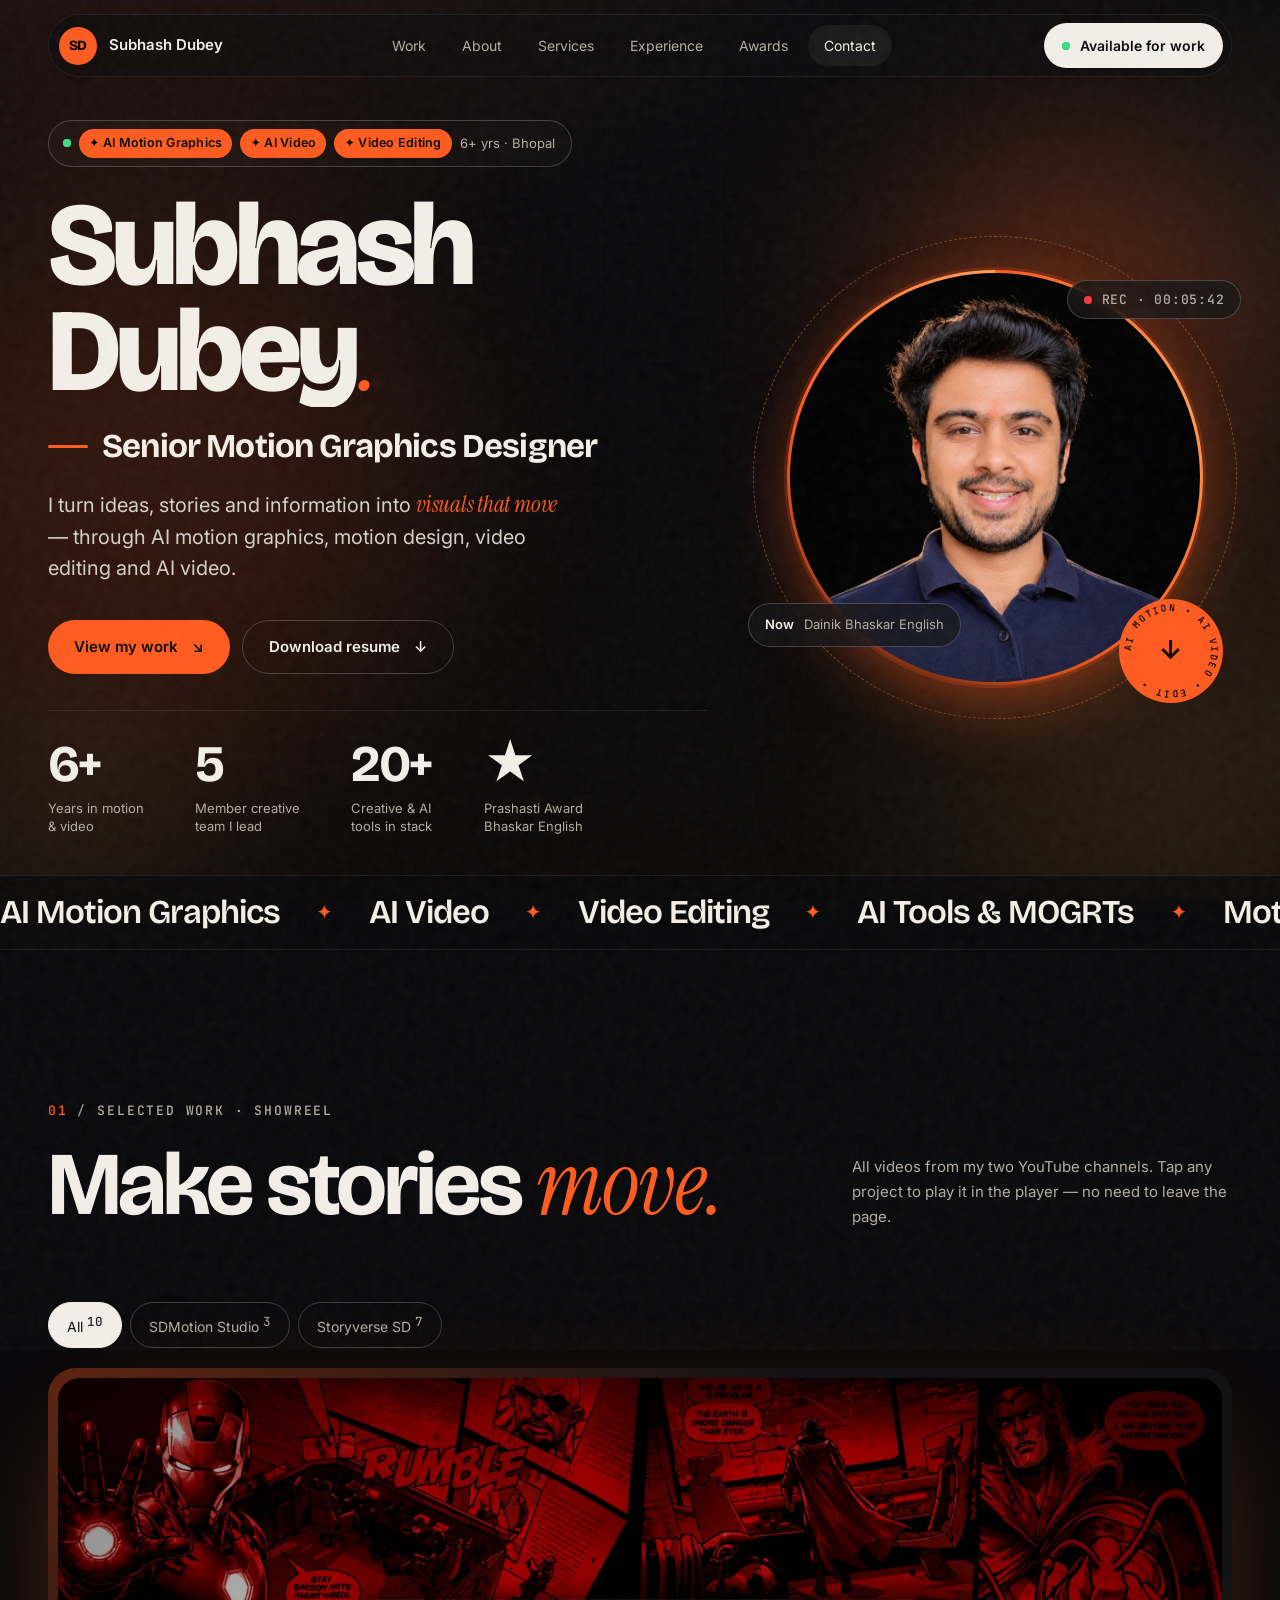
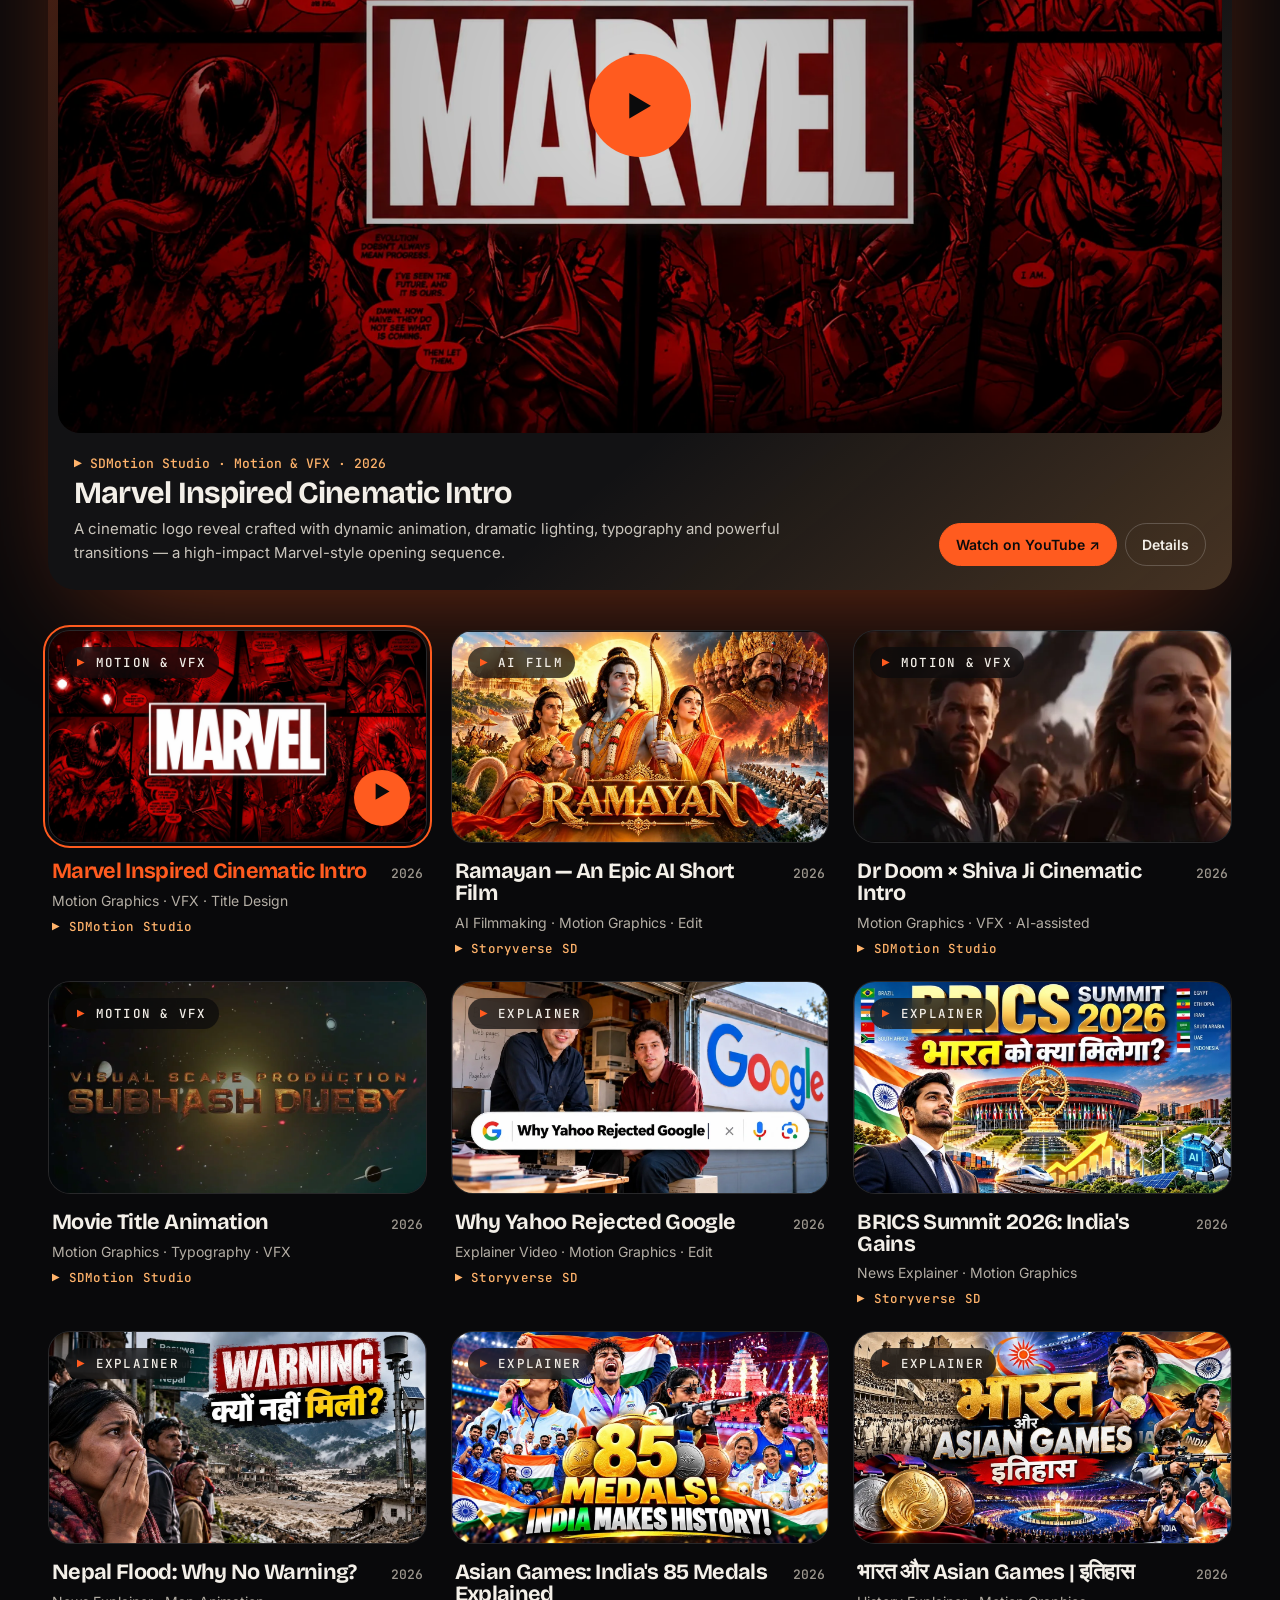
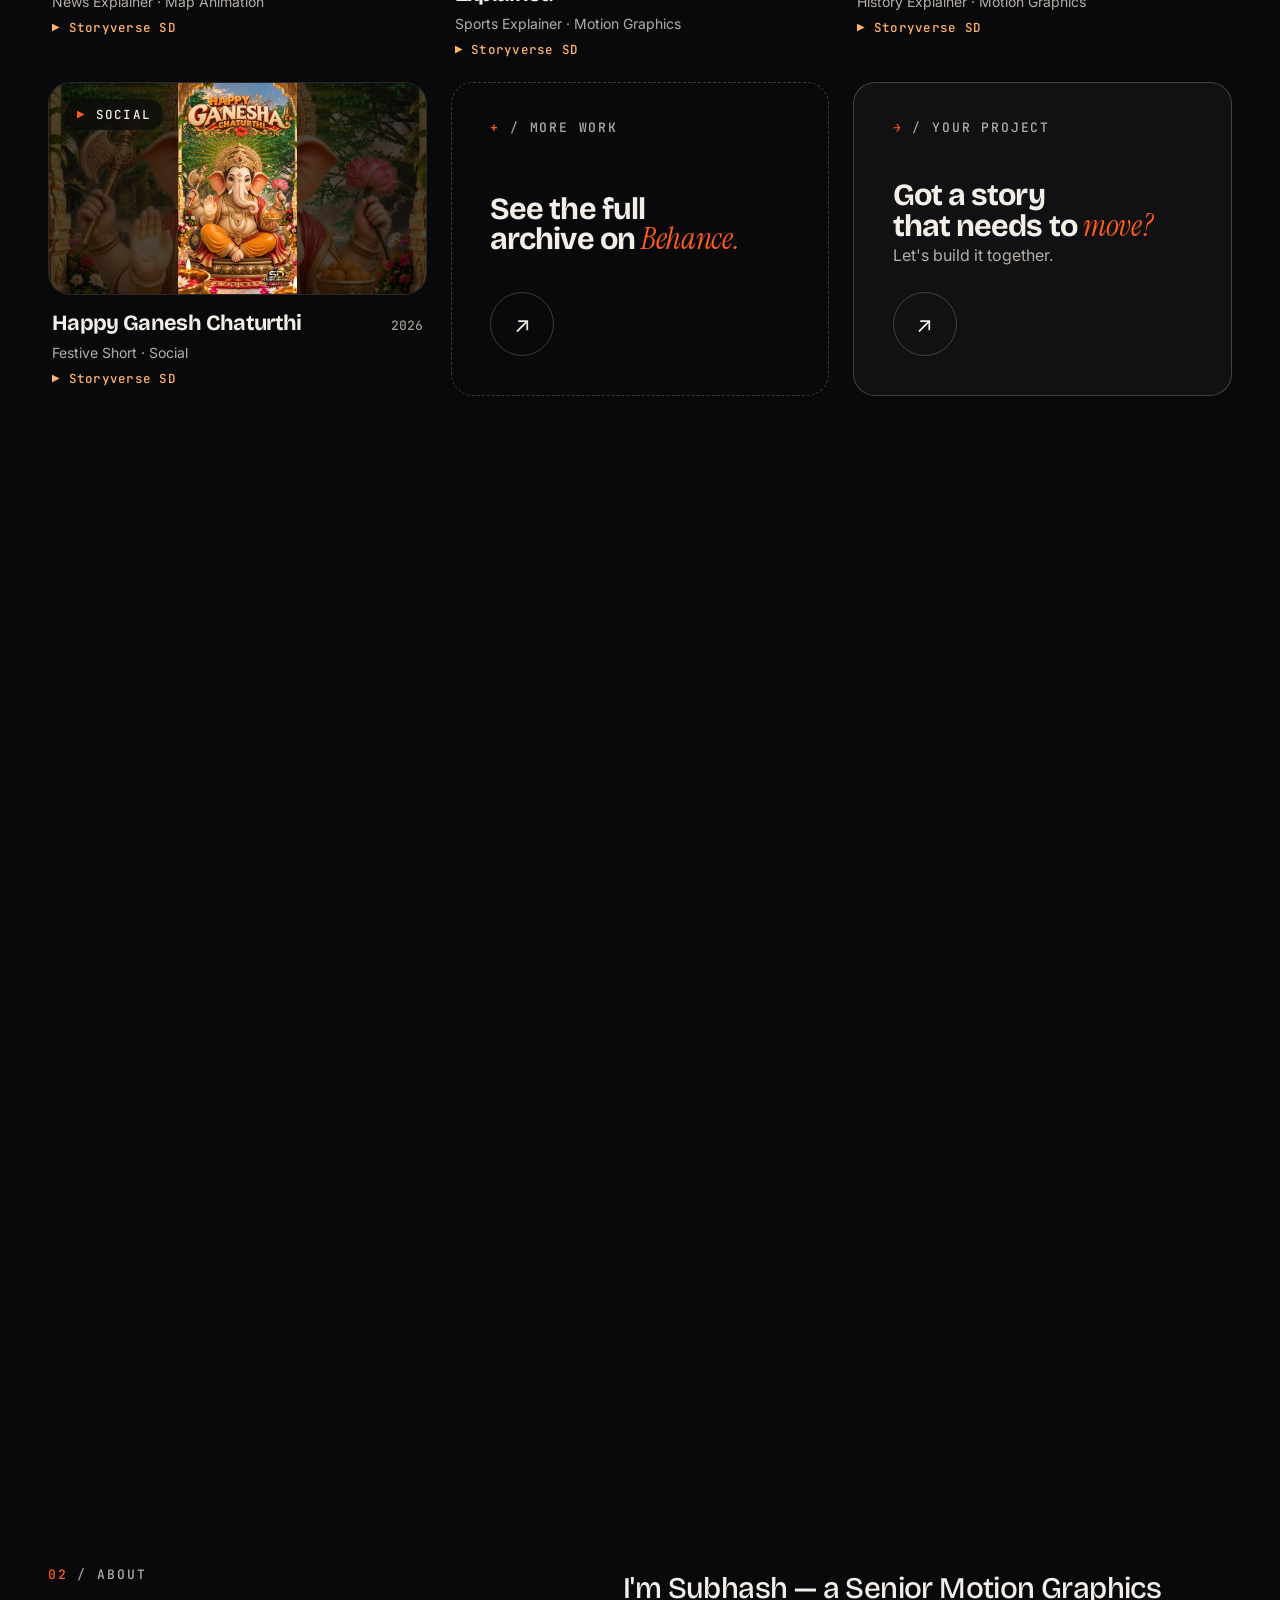
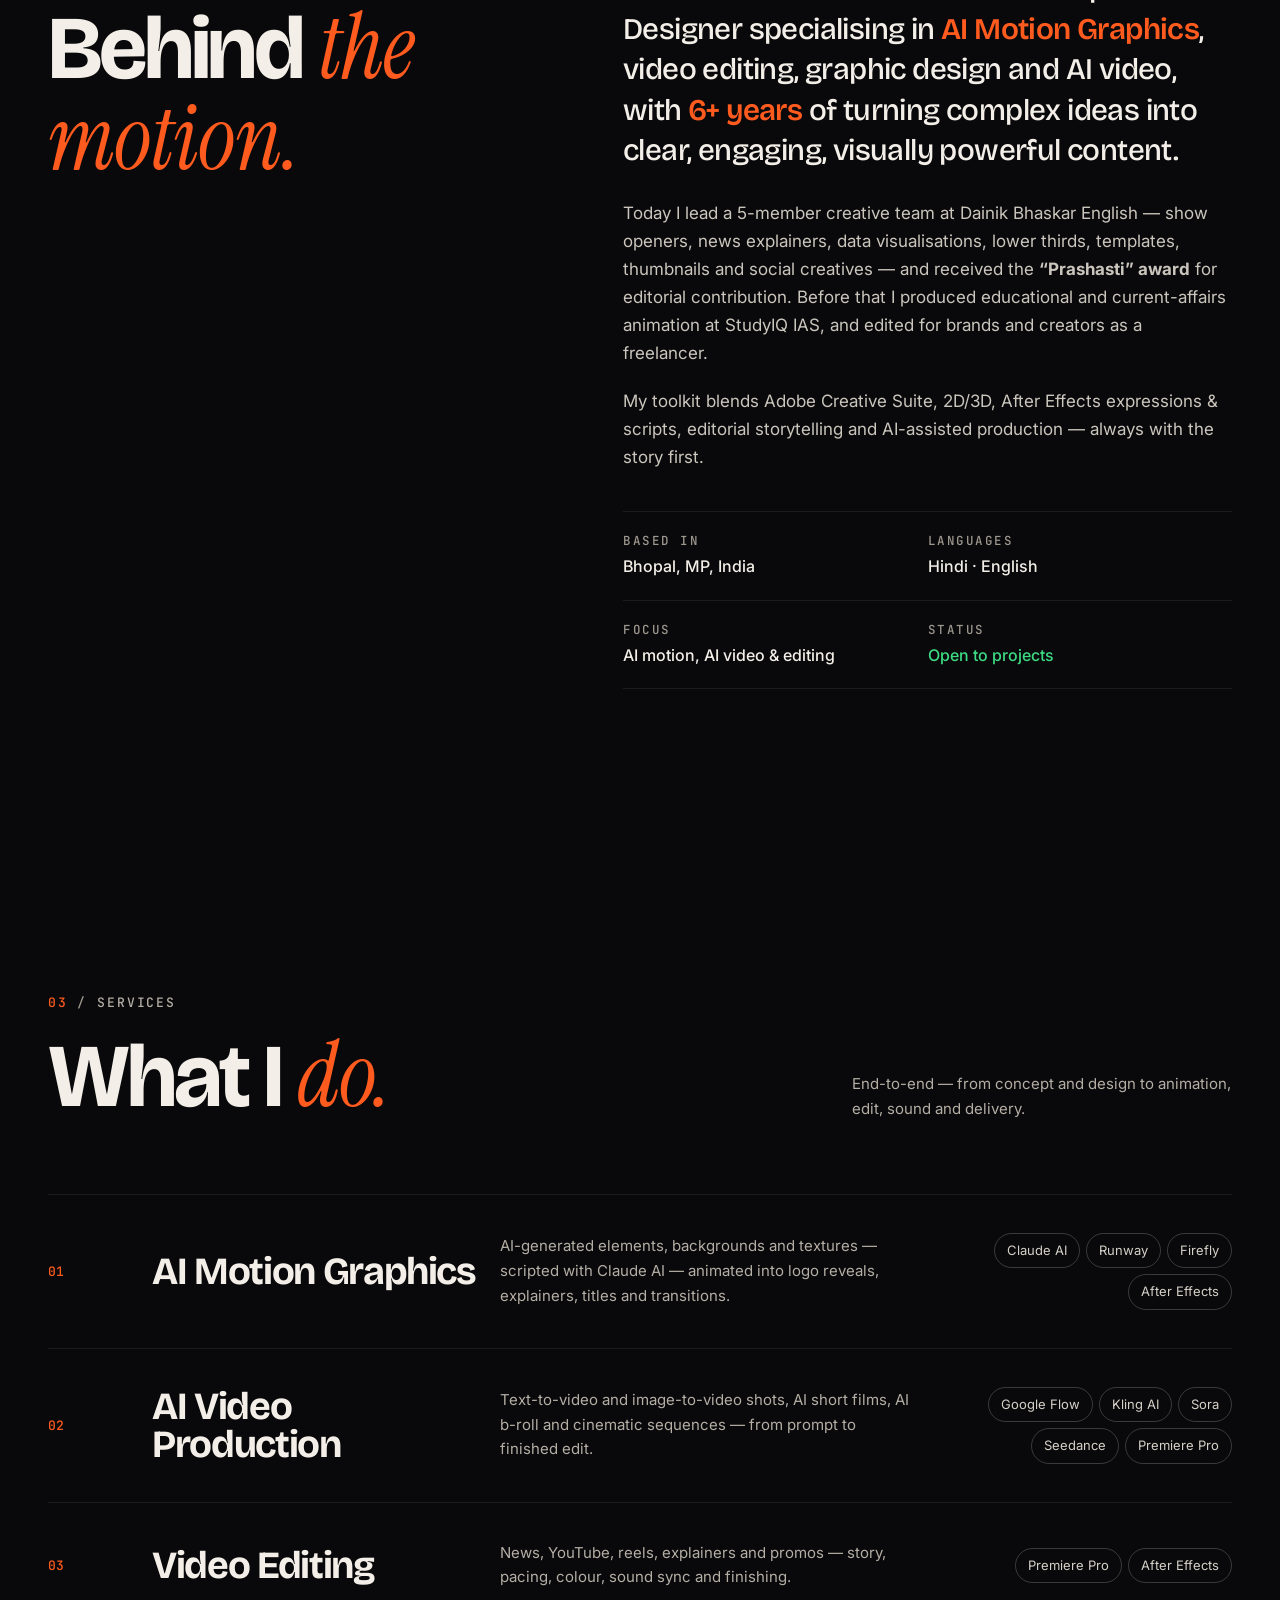
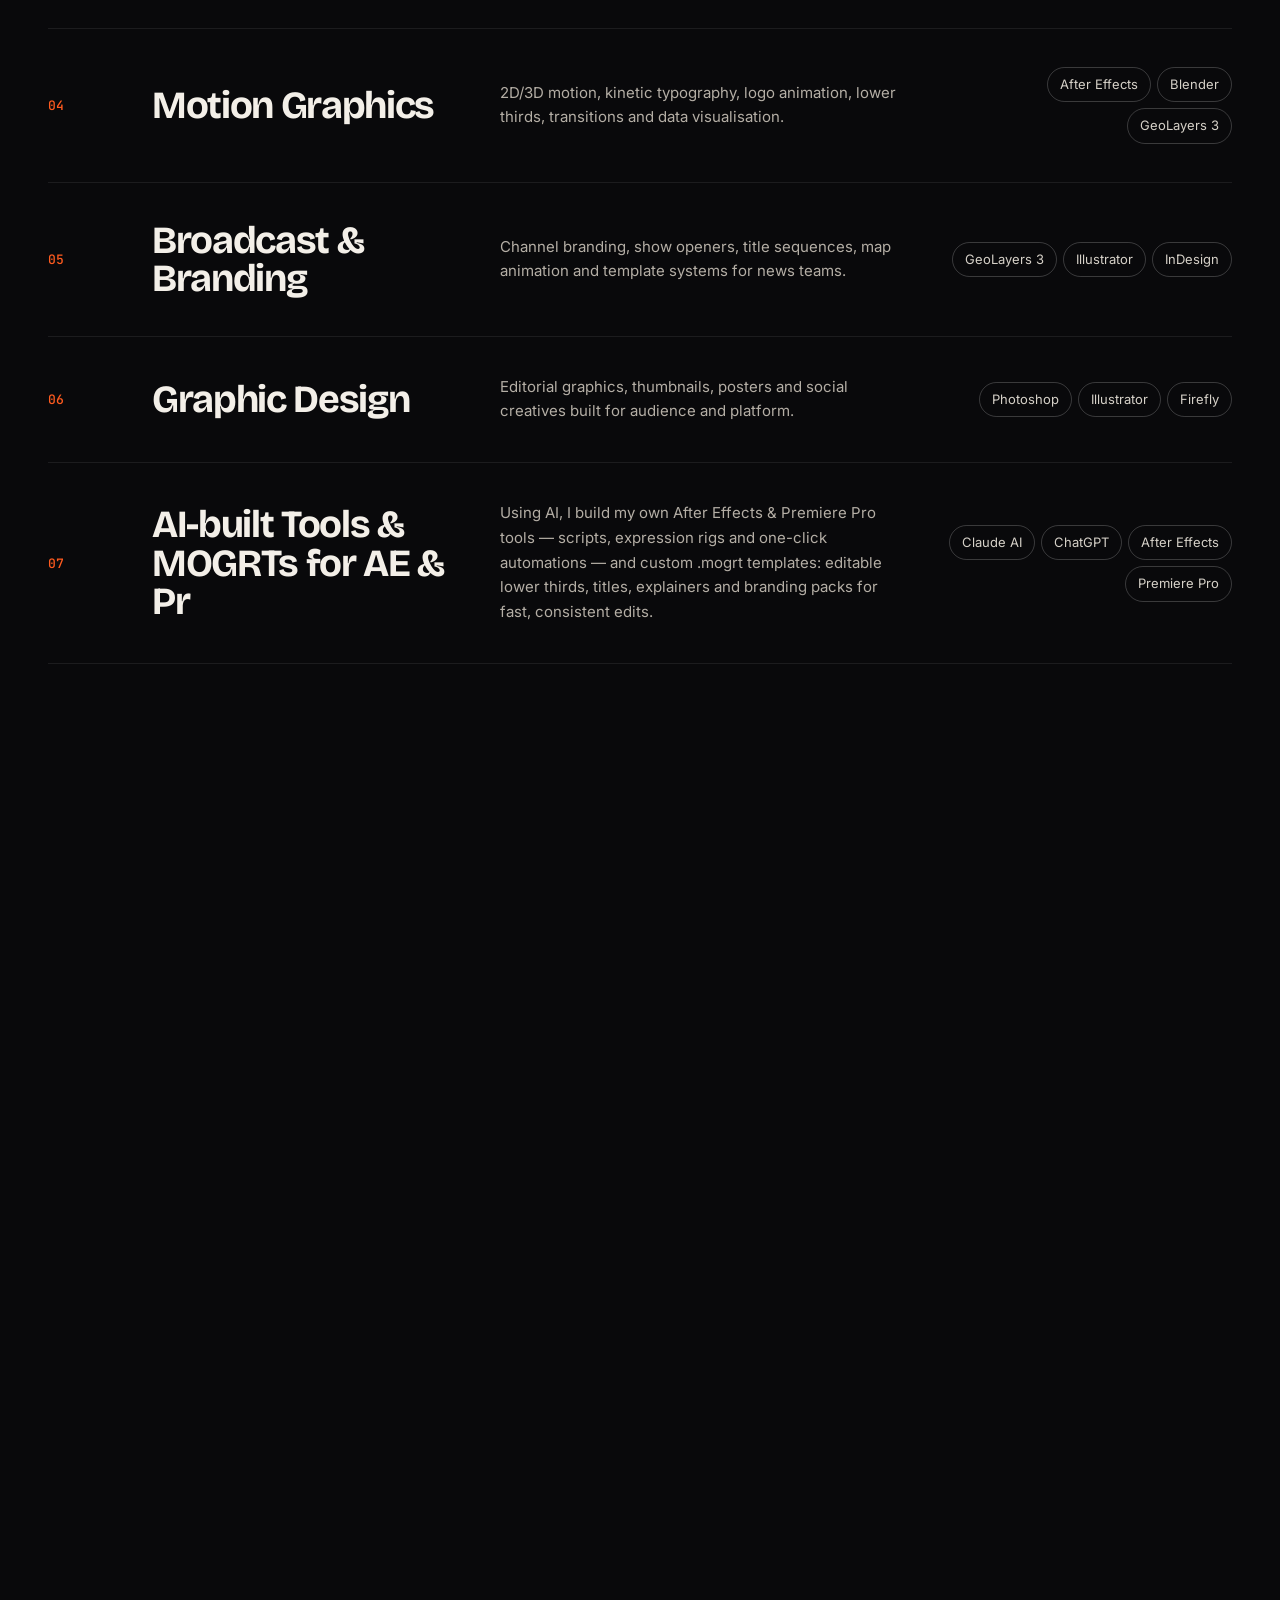
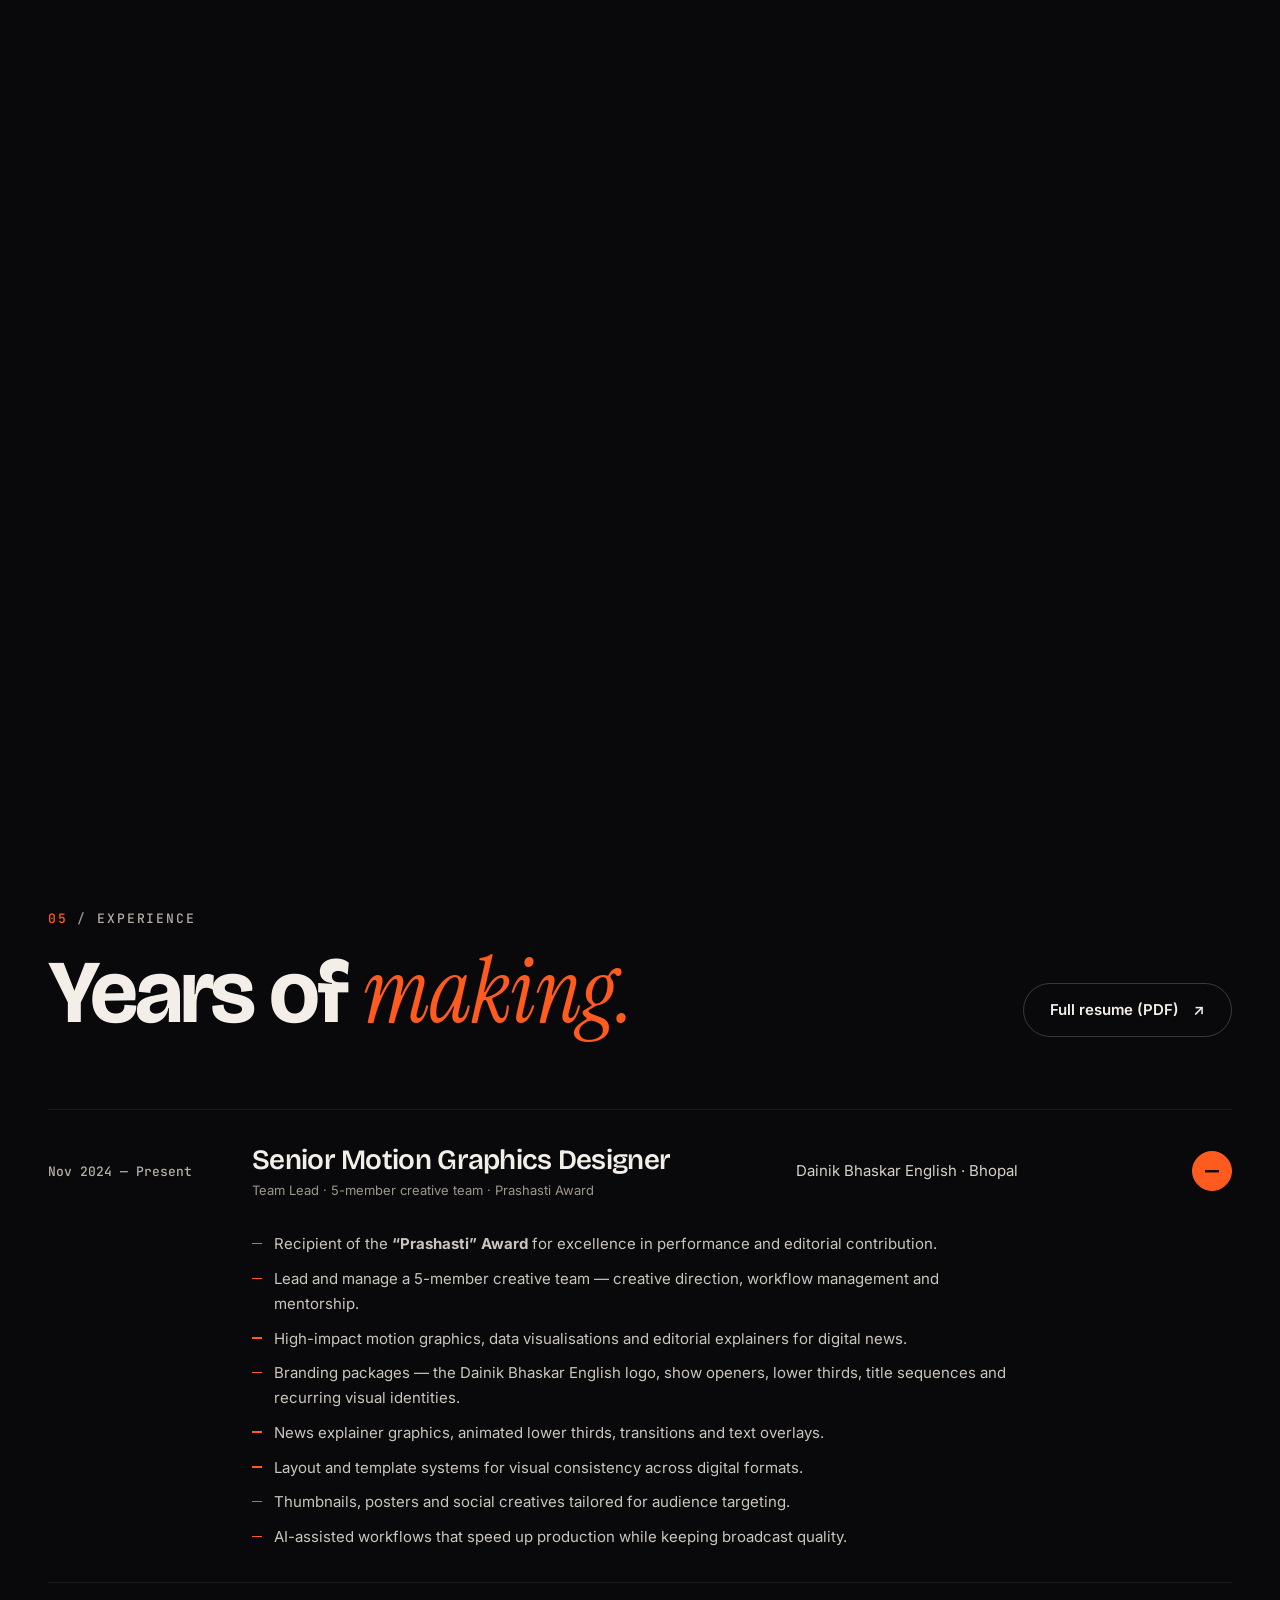
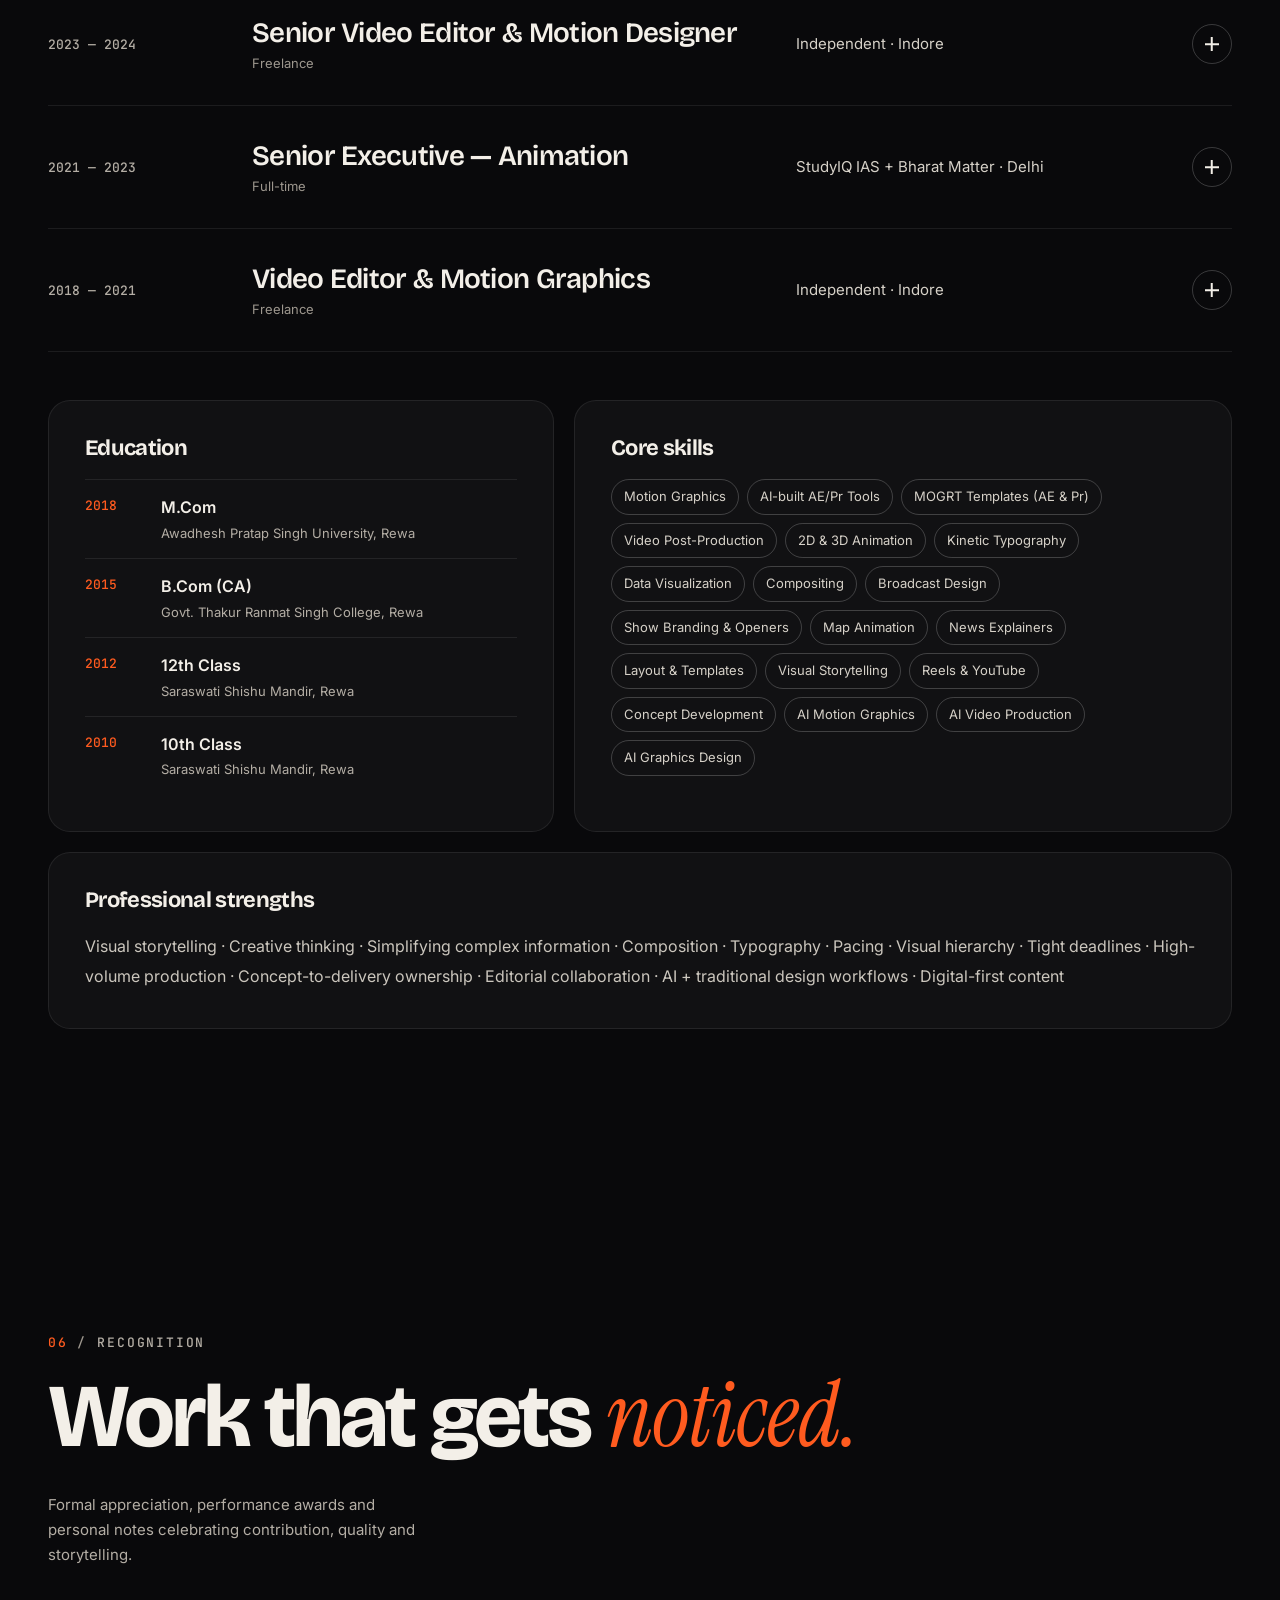
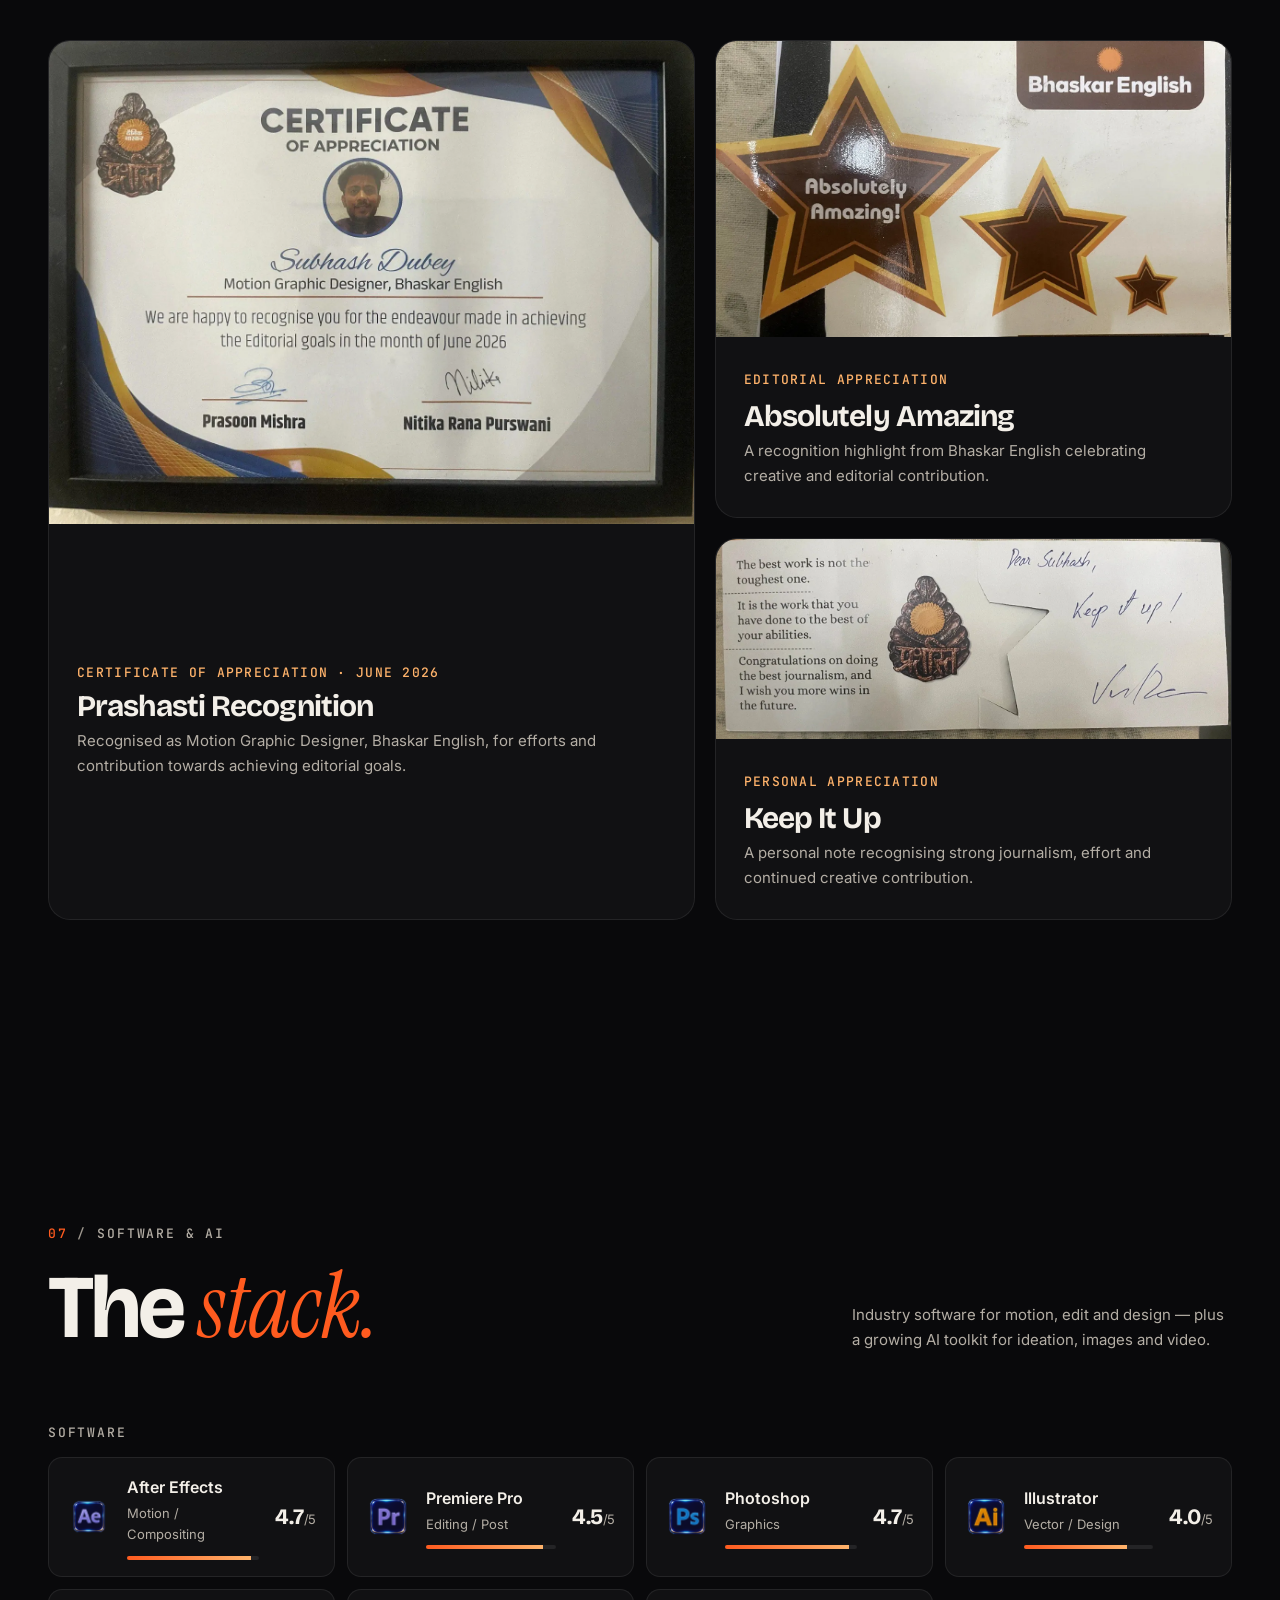
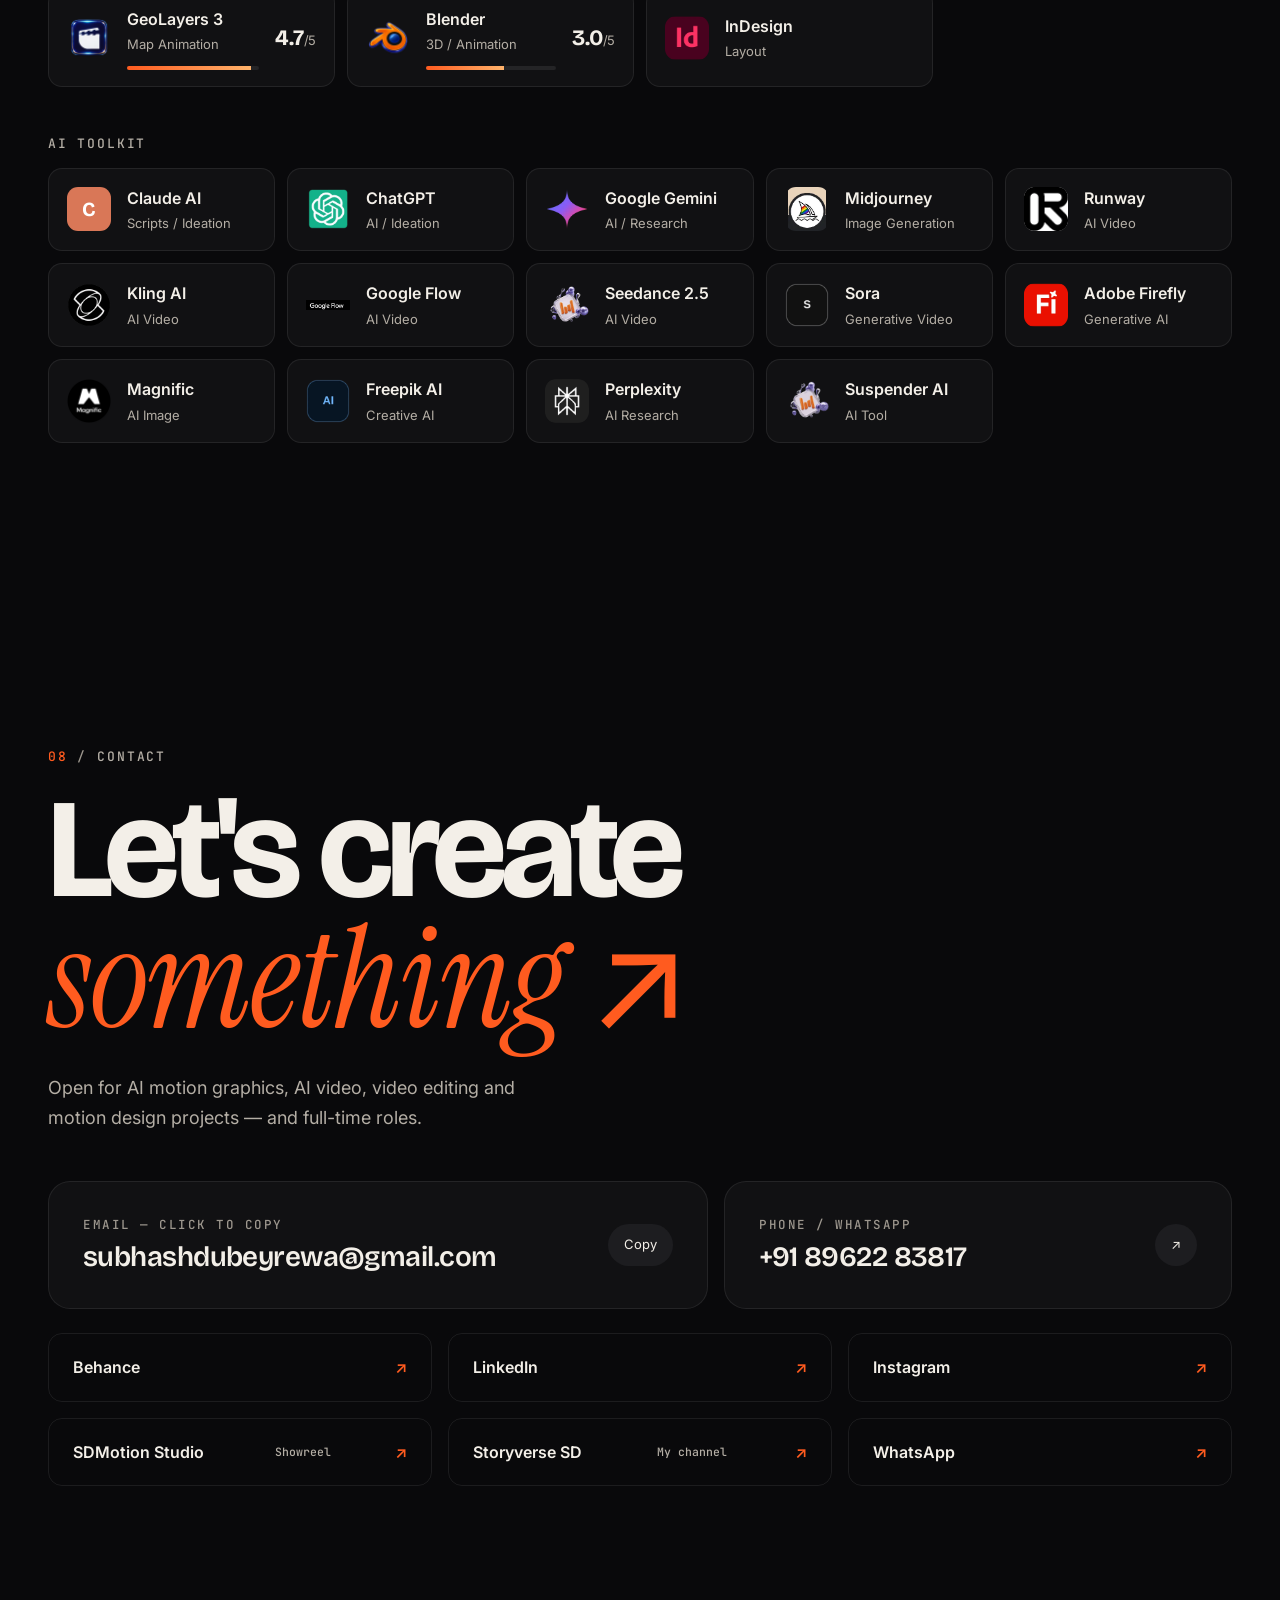
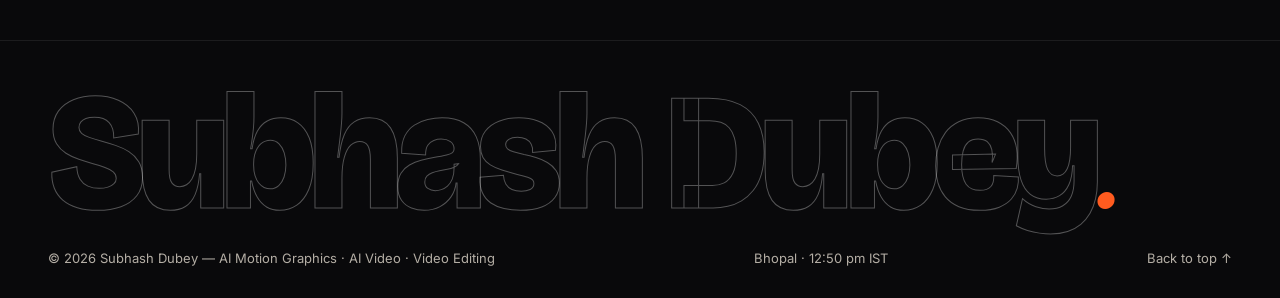
==== commit 07df9934: "New portrait beside the name, merged showreel + work, animated background - New circular portrait wi" ====
--- a/index.html
+++ b/index.html
@@ -9,7 +9,7 @@
   <meta property="og:title" content="Subhash Dubey — AI Motion Graphics · AI Video · Video Editing">
   <meta property="og:description" content="AI Motion Graphics · AI Video · Video Editing · Senior Motion Graphics Designer · 6+ years.">
   <meta property="og:type" content="website">
-  <meta property="og:image" content="https://subhash0508.github.io/subhash-dubey-portfolio0026/assets/images/subhash-profile.webp">
+  <meta property="og:image" content="https://subhash0508.github.io/subhash-dubey-portfolio0026/assets/images/subhash-portrait.webp">
   <meta property="og:url" content="https://subhash0508.github.io/subhash-dubey-portfolio0026/">
   <link rel="canonical" href="https://subhash0508.github.io/subhash-dubey-portfolio0026/">
   <title>Subhash Dubey — AI Motion Graphics · AI Video · Video Editing</title>
@@ -17,10 +17,11 @@
   <link rel="preconnect" href="https://fonts.googleapis.com">
   <link rel="preconnect" href="https://fonts.gstatic.com" crossorigin>
   <link href="https://fonts.googleapis.com/css2?family=Bricolage+Grotesque:opsz,wght@12..96,400;12..96,600;12..96,700;12..96,800&family=Instrument+Serif:ital@0;1&family=Inter:wght@400;500;600&family=JetBrains+Mono:wght@400;500&display=swap" rel="stylesheet">
-  <link rel="preload" as="image" href="assets/images/subhash-profile.webp">
-  <link rel="stylesheet" href="style.css?v=20261121h">
+  <link rel="preload" as="image" href="assets/images/subhash-portrait.webp">
+  <link rel="stylesheet" href="style.css?v=20261122a">
 </head>
 <body>
+  <div class="bg-aurora" aria-hidden="true"><i class="a1"></i><i class="a2"></i><i class="a3"></i></div>
   <div class="grain" aria-hidden="true"></div>
   <div class="progress" aria-hidden="true"><span></span></div>
   <div class="cursor" aria-hidden="true"><span class="cursor-label"></span></div>
@@ -88,7 +89,7 @@
         <div class="hero-visual reveal d2">
           <div class="portrait">
             <div class="portrait-ring" aria-hidden="true"></div>
-            <img src="assets/images/subhash-profile.webp" alt="Portrait of Subhash Dubey" width="1122" height="1402" fetchpriority="high">
+            <img src="assets/images/subhash-portrait.webp" alt="Portrait of Subhash Dubey" width="900" height="900" fetchpriority="high">
             <div class="portrait-fade" aria-hidden="true"></div>
           </div>
           <div class="chip chip-a"><b>Now</b> Dainik Bhaskar English</div>
@@ -108,32 +109,22 @@
       </div>
     </section>
 
-    <!-- ============ SHOWREEL ============ -->
-    <section id="showreel" class="section showreel">
+    <!-- ============ WORK + SHOWREEL ============ -->
+    <section id="work" class="section work">
+      <span id="showreel" class="anchor"></span>
       <div class="container">
         <div class="section-head split-head reveal">
-          <div><p class="label"><span>00</span> Showreel</p>
-          <h2 id="showreelTitle">Showreel <em>2026.</em></h2></div>
-          <p class="head-note">All videos from my two YouTube channels — tap any video to play it here.</p>
+          <div>
+            <p class="label"><span>01</span> Selected work · Showreel</p>
+            <h2>Make stories <em>move.</em></h2>
+          </div>
+          <p class="head-note">All videos from my two YouTube channels. Tap any project to play it in the player — no need to leave the page.</p>
         </div>
         <div id="reelTabs" class="filters reveal" aria-label="Channels"></div>
-        <div id="showreelMount" class="reel reveal" data-cursor="Play"></div>
-        <div id="reelInfo" class="reel-info"></div>
-        <div id="reelStrip" class="reel-strip" aria-label="All videos"></div>
-      </div>
-    </section>
-
-    <!-- ============ WORK ============ -->
-    <section id="work" class="section work">
-      <div class="container">
-        <div class="section-head split-head reveal">
-          <div>
-            <p class="label"><span>01</span> Selected work</p>
-            <h2>Make stories <em>move.</em></h2>
-          </div>
-          <p class="head-note">AI motion graphics, AI films, video edits and news explainers. Hover to preview, click to open and watch.</p>
-        </div>
-        <div id="filters" class="filters reveal" role="tablist" aria-label="Project filters"></div>
+        <div class="player-wrap reveal">
+          <div id="showreelMount" class="reel" data-cursor="Play"></div>
+          <div id="reelInfo" class="reel-info"></div>
+        </div>
         <div id="projectGrid" class="project-grid"></div>
       </div>
     </section>
@@ -151,7 +142,7 @@
         <div class="ch-grid">
           <a class="ch-card ch-studio reveal" href="https://www.youtube.com/@sdmotionstudio-p8s" target="_blank" rel="noopener" data-cursor="Open">
             <div class="ch-top">
-              <span class="ch-avatar"><img src="assets/images/subhash-profile.webp" alt=""></span>
+              <span class="ch-avatar"><img src="assets/images/subhash-avatar.webp" alt=""></span>
               <span class="ch-pill">Showreel channel</span>
             </div>
             <h3>SDMotion Studio</h3>
@@ -161,7 +152,7 @@
           </a>
           <a class="ch-card ch-story reveal" href="https://www.youtube.com/@subhashdubey-01" target="_blank" rel="noopener" data-cursor="Open">
             <div class="ch-top">
-              <span class="ch-avatar"><img src="assets/images/subhash-profile.webp" alt=""></span>
+              <span class="ch-avatar"><img src="assets/images/subhash-avatar.webp" alt=""></span>
               <span class="ch-pill">My channel</span>
             </div>
             <h3>Storyverse SD</h3>
@@ -549,8 +540,8 @@
     </div>
   </div>
 
-  <script src="config.js?v=20261121h"></script>
-  <script src="projects.js?v=20261121h"></script>
-  <script src="main.js?v=20261121h"></script>
+  <script src="config.js?v=20261122a"></script>
+  <script src="projects.js?v=20261122a"></script>
+  <script src="main.js?v=20261122a"></script>
 </body>
 </html>
--- a/style.css
+++ b/style.css
@@ -636,3 +636,89 @@
 #reelTabs { margin-bottom: 20px; }
 @media (max-width: 600px) { .reel-strip { grid-auto-columns: 72%; } }
 @media (max-width: 600px) { #showreelMount .reel-meta { display: none; } #showreelMount .reel-cover { justify-content: center; align-items: center; background: rgba(0,0,0,.25); } }
+
+/* =========================================================================
+   2026-11-22 REFRESH — animated background, hero portrait, merged work/showreel
+   ========================================================================= */
+body { background: #09090b; }
+.bg-aurora { position: fixed; inset: 0; z-index: -1; overflow: hidden; pointer-events: none; background:
+  radial-gradient(1200px 600px at 10% -10%, rgba(255,91,31,.10), transparent 60%),
+  radial-gradient(900px 500px at 110% 30%, rgba(255,179,107,.07), transparent 60%),
+  linear-gradient(180deg, #0b0b0d, #09090b 40%, #0c0a09); }
+.bg-aurora::after { content: ""; position: absolute; inset: 0; opacity: .35;
+  background-image: linear-gradient(rgba(255,255,255,.035) 1px, transparent 1px), linear-gradient(90deg, rgba(255,255,255,.035) 1px, transparent 1px);
+  background-size: 120px 120px; mask-image: radial-gradient(ellipse 80% 70% at 50% 30%, #000 20%, transparent 80%); }
+.bg-aurora i { position: absolute; border-radius: 50%; filter: blur(110px); opacity: .55; will-change: transform; }
+.bg-aurora .a1 { width: 46vw; height: 46vw; left: -12vw; top: 20vh; background: #ff5b1f; opacity: .16; animation: drift1 26s ease-in-out infinite alternate; }
+.bg-aurora .a2 { width: 38vw; height: 38vw; right: -10vw; top: 55vh; background: #ff9a3c; opacity: .12; animation: drift2 32s ease-in-out infinite alternate; }
+.bg-aurora .a3 { width: 30vw; height: 30vw; left: 35vw; top: 110vh; background: #c2410c; opacity: .14; animation: drift1 38s ease-in-out infinite alternate-reverse; }
+@keyframes drift1 { to { transform: translate(18vw, 40vh) scale(1.25); } }
+@keyframes drift2 { to { transform: translate(-22vw, -30vh) scale(1.15); } }
+.hero-bg .hero-lines { display: none; }
+.section { background: transparent; }
+.marquee { background: rgba(9,9,11,.7); backdrop-filter: blur(6px); }
+
+/* ---- Hero: portrait beside the name ---- */
+.hero { justify-content: center; padding-top: 120px; }
+.hero-inner { grid-template-columns: 1.25fr .9fr; align-items: center; gap: clamp(24px, 4vw, 64px); padding-bottom: 40px; }
+.hero-title { font-size: clamp(64px, 9.2vw, 150px); }
+.hero-copy { padding-bottom: 0; }
+.hero-actions { margin-bottom: 36px; }
+.hero-visual { align-self: center; display: grid; place-items: center; padding: 30px 0; }
+.portrait { width: min(100%, clamp(280px, 32vw, 480px)); aspect-ratio: 1; max-height: none; margin: 0 auto; border-radius: 50%; position: relative; }
+.portrait img { position: relative; z-index: 2; width: 100%; height: 100%; object-fit: cover; border-radius: 50%; filter: none;
+  box-shadow: 0 0 0 6px rgba(255,91,31,.18), 0 30px 80px -20px rgba(255,91,31,.55); }
+.portrait::before { content: ""; position: absolute; inset: -3px; z-index: 1; border-radius: 50%;
+  background: conic-gradient(from 0deg, #ff5b1f, #ffb36b, #ff5b1f 40%, transparent 55%, #ff5b1f 80%, #ffb36b); animation: spin 8s linear infinite; }
+.portrait::after { content: ""; position: absolute; inset: -18%; z-index: 0; border-radius: 50%; background: radial-gradient(circle, rgba(255,91,31,.35), transparent 62%); filter: blur(10px); }
+.portrait-ring { inset: -9%; left: -9%; right: -9%; top: -9%; aspect-ratio: auto; background: none; z-index: 1; }
+.portrait-ring::after { inset: 0; border-color: rgba(255,179,107,.35); }
+.portrait-fade { display: none; }
+.chip-a { left: -2%; top: auto; bottom: 14%; }
+.chip-b { right: -2%; top: 8%; }
+.spin-badge { left: auto; right: 2%; bottom: 2%; width: 104px; height: 104px; }
+
+/* ---- Work + showreel ---- */
+.anchor { position: absolute; top: -80px; }
+.work { position: relative; }
+.player-wrap { border-radius: calc(var(--radius) + 6px); padding: 10px; background: linear-gradient(140deg, rgba(255,91,31,.35), rgba(255,255,255,.04) 35%, rgba(255,255,255,.04) 65%, rgba(255,179,107,.25)); box-shadow: 0 40px 120px -40px rgba(255,91,31,.45); margin-bottom: 40px; }
+.player-wrap .reel { border-radius: var(--radius); border: 0; }
+.reel-info { display: grid; grid-template-columns: 1fr auto; gap: 16px 28px; align-items: end; padding: 22px 16px 14px; }
+.ri-meta { margin: 0 0 6px; font: 500 13px var(--f-mono); color: var(--accent-2); }
+.ri-meta a { color: var(--accent-2); }
+.reel-info h3 { font-size: clamp(22px, 2.4vw, 32px); letter-spacing: -.03em; color: var(--text); }
+.ri-desc { margin: 8px 0 0; color: #cbc6bd; font-size: 15px; max-width: 760px; }
+.ri-actions { display: flex; gap: 8px; flex-wrap: wrap; justify-content: flex-end; }
+.reel-info .reel-yt { cursor: pointer; background: transparent; }
+.reel-info .reel-yt:first-child { background: var(--accent); color: #0b0b0c; border-color: var(--accent); }
+.project-card { grid-column: span 4; }
+.project-card .project-media { aspect-ratio: 16 / 9; }
+.project-card.now .project-media { outline: 2px solid var(--accent); outline-offset: 3px; }
+.project-card.now .project-view { transform: scale(1) rotate(0); }
+.project-card.now .project-info h3 { color: var(--accent); }
+.project-info h3 { font-size: clamp(18px, 1.7vw, 22px); }
+.project-view::before { content: "▶"; }
+.project-view { font-size: 0; }
+.project-view::before { font-size: 18px; }
+.more-card { grid-column: span 4; min-height: 0; }
+.more-card h3 { font-size: clamp(24px, 2.4vw, 32px); }
+@media (max-width: 1100px) { .project-card, .more-card { grid-column: span 6; } }
+@media (max-width: 860px) {
+  .hero { padding-top: 100px; }
+  .hero-inner { grid-template-columns: 1fr; }
+  .hero-visual { order: -1; width: 100%; margin: 0 0 10px; padding: 16px 0 24px; }
+  .portrait { width: min(72vw, 320px); }
+  .reel-info { grid-template-columns: 1fr; }
+  .ri-actions { justify-content: flex-start; }
+}
+@media (max-width: 600px) {
+  .project-card, .more-card { grid-column: span 12; }
+  .player-wrap { padding: 6px; margin-left: -6px; margin-right: -6px; }
+  .chip-a { display: inline-flex; left: -4%; bottom: 6%; font-size: 12px; }
+  .spin-badge { width: 84px; height: 84px; right: -2%; }
+}
+@media (prefers-reduced-motion: reduce) { .bg-aurora i, .portrait::before { animation: none; } }
+#showreelMount .reel-meta { display: none; }
+#showreelMount .reel-cover { justify-content: center; align-items: center; background: radial-gradient(circle, rgba(0,0,0,.15), rgba(0,0,0,.45)); }
+#showreelMount .play-btn { width: clamp(76px, 8vw, 112px); }
+@media (max-width: 860px) { .portrait { width: min(58vw, 250px); } .hero-visual { padding: 8px 0 18px; } }
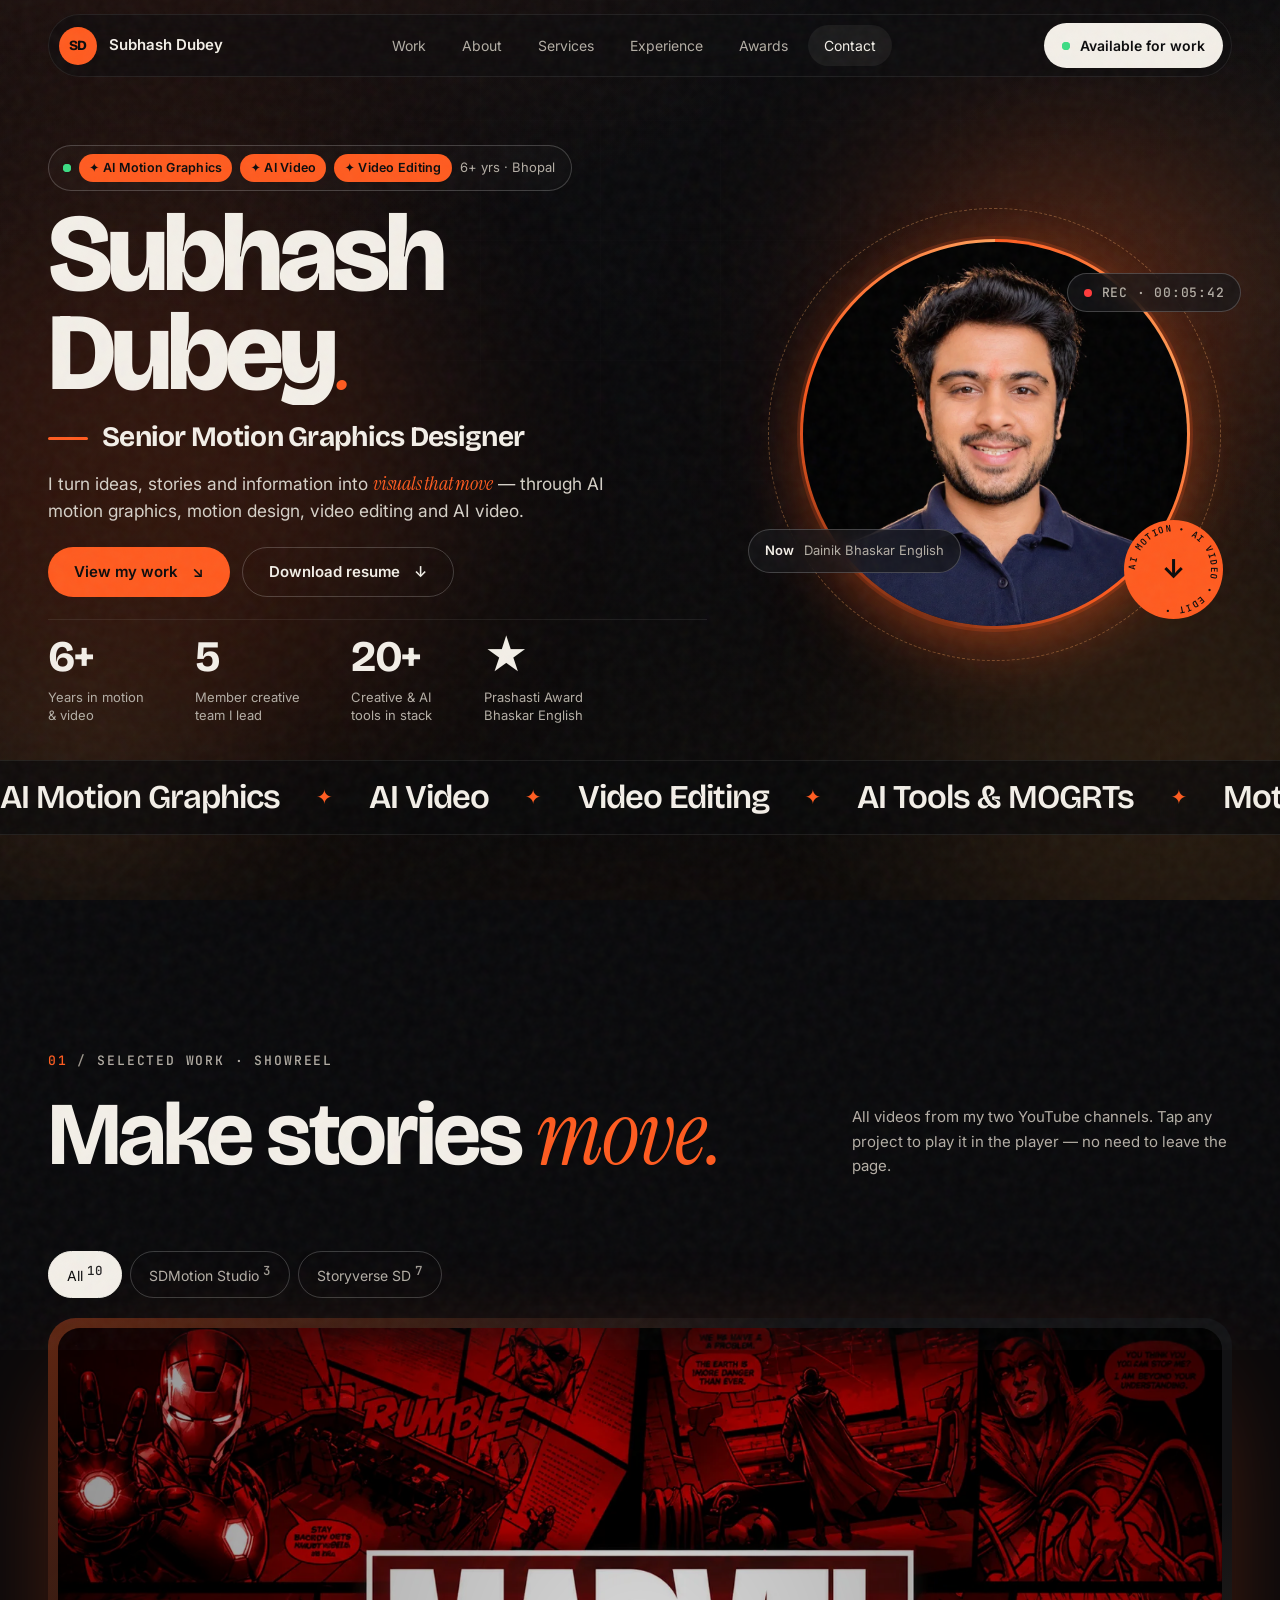
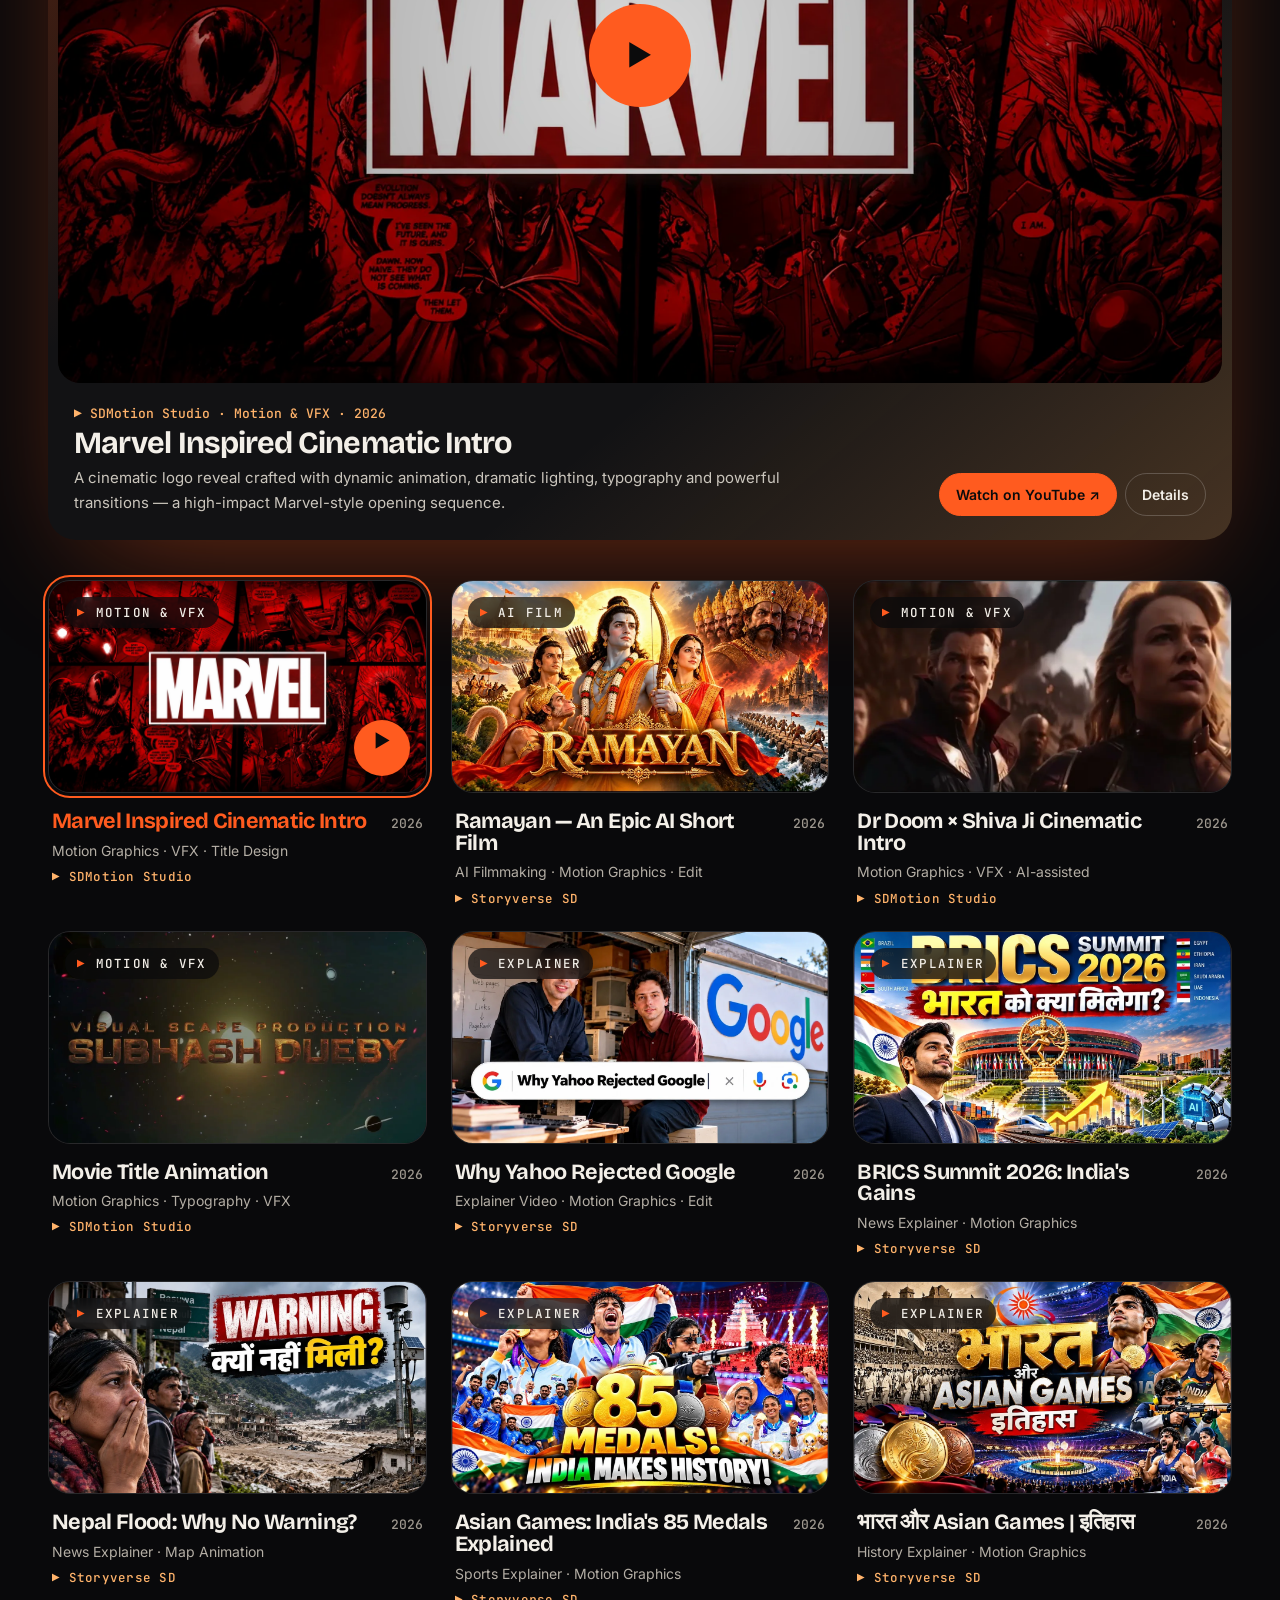
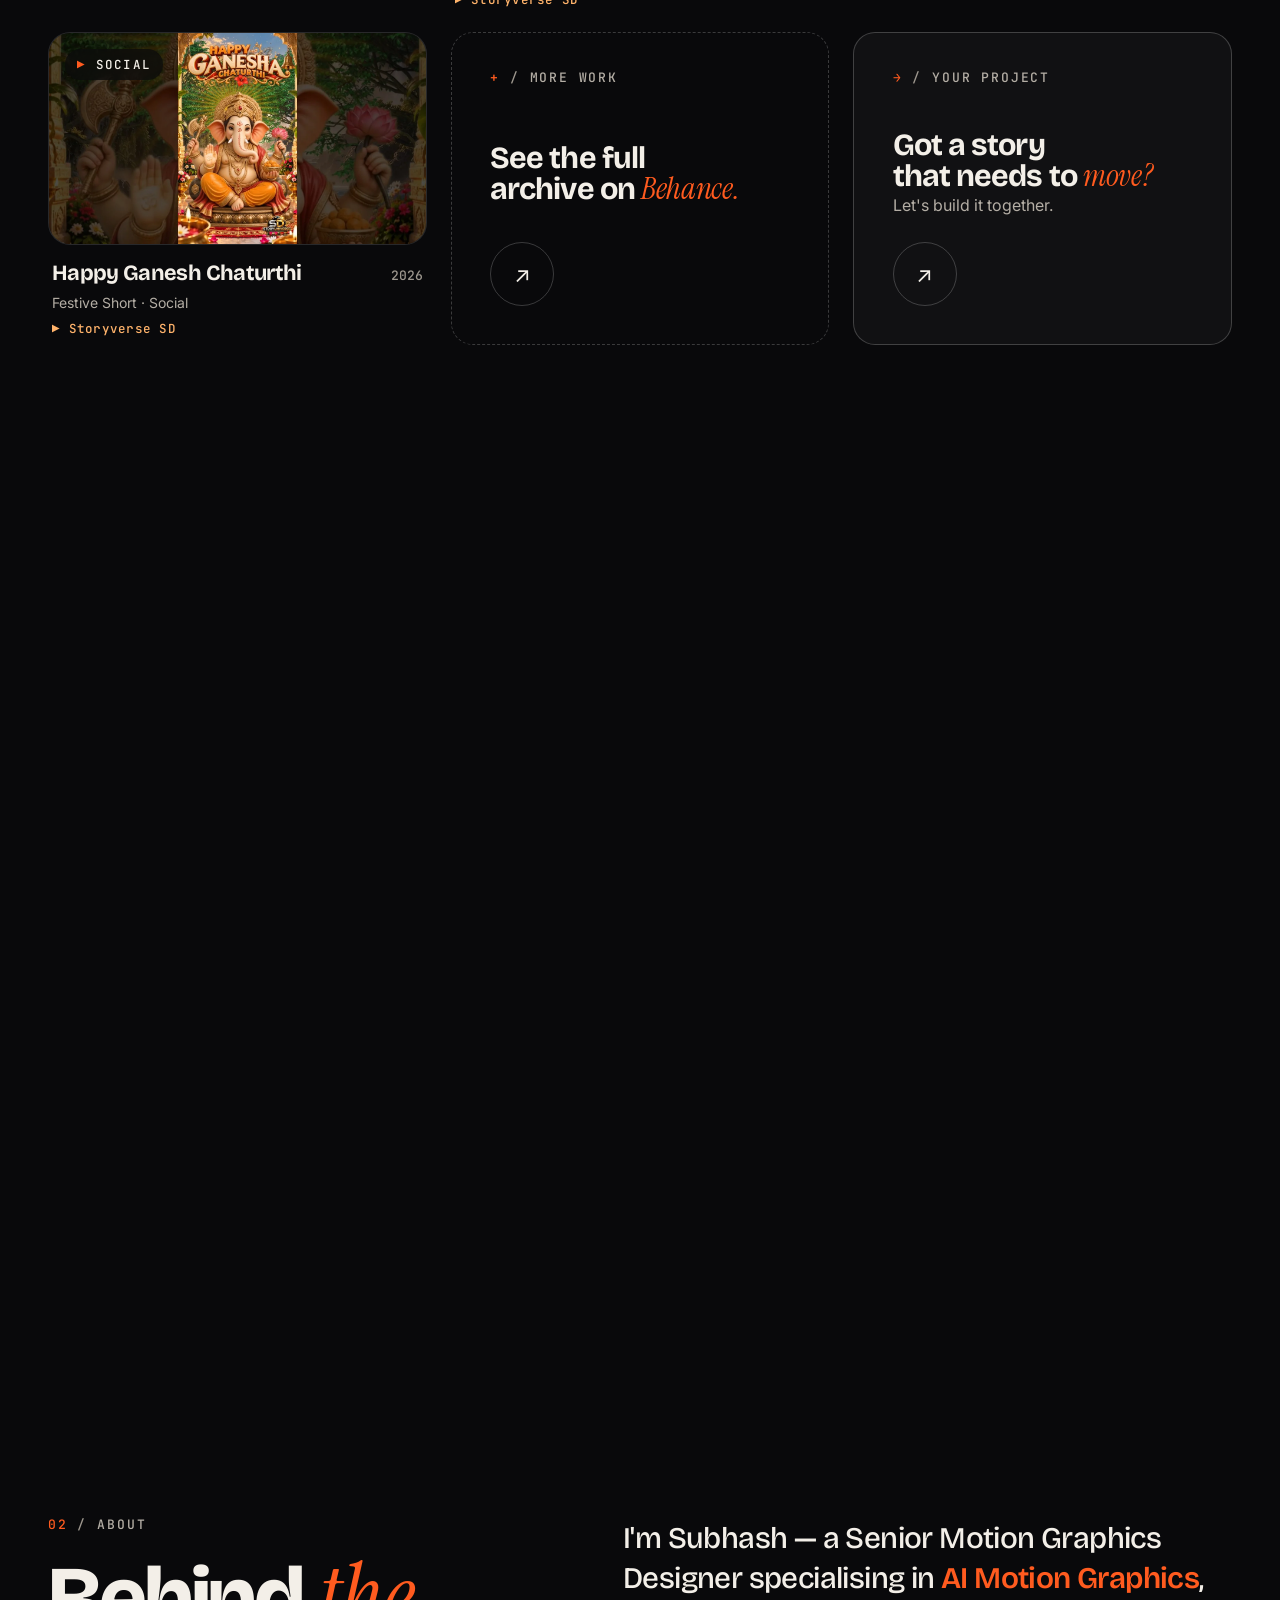
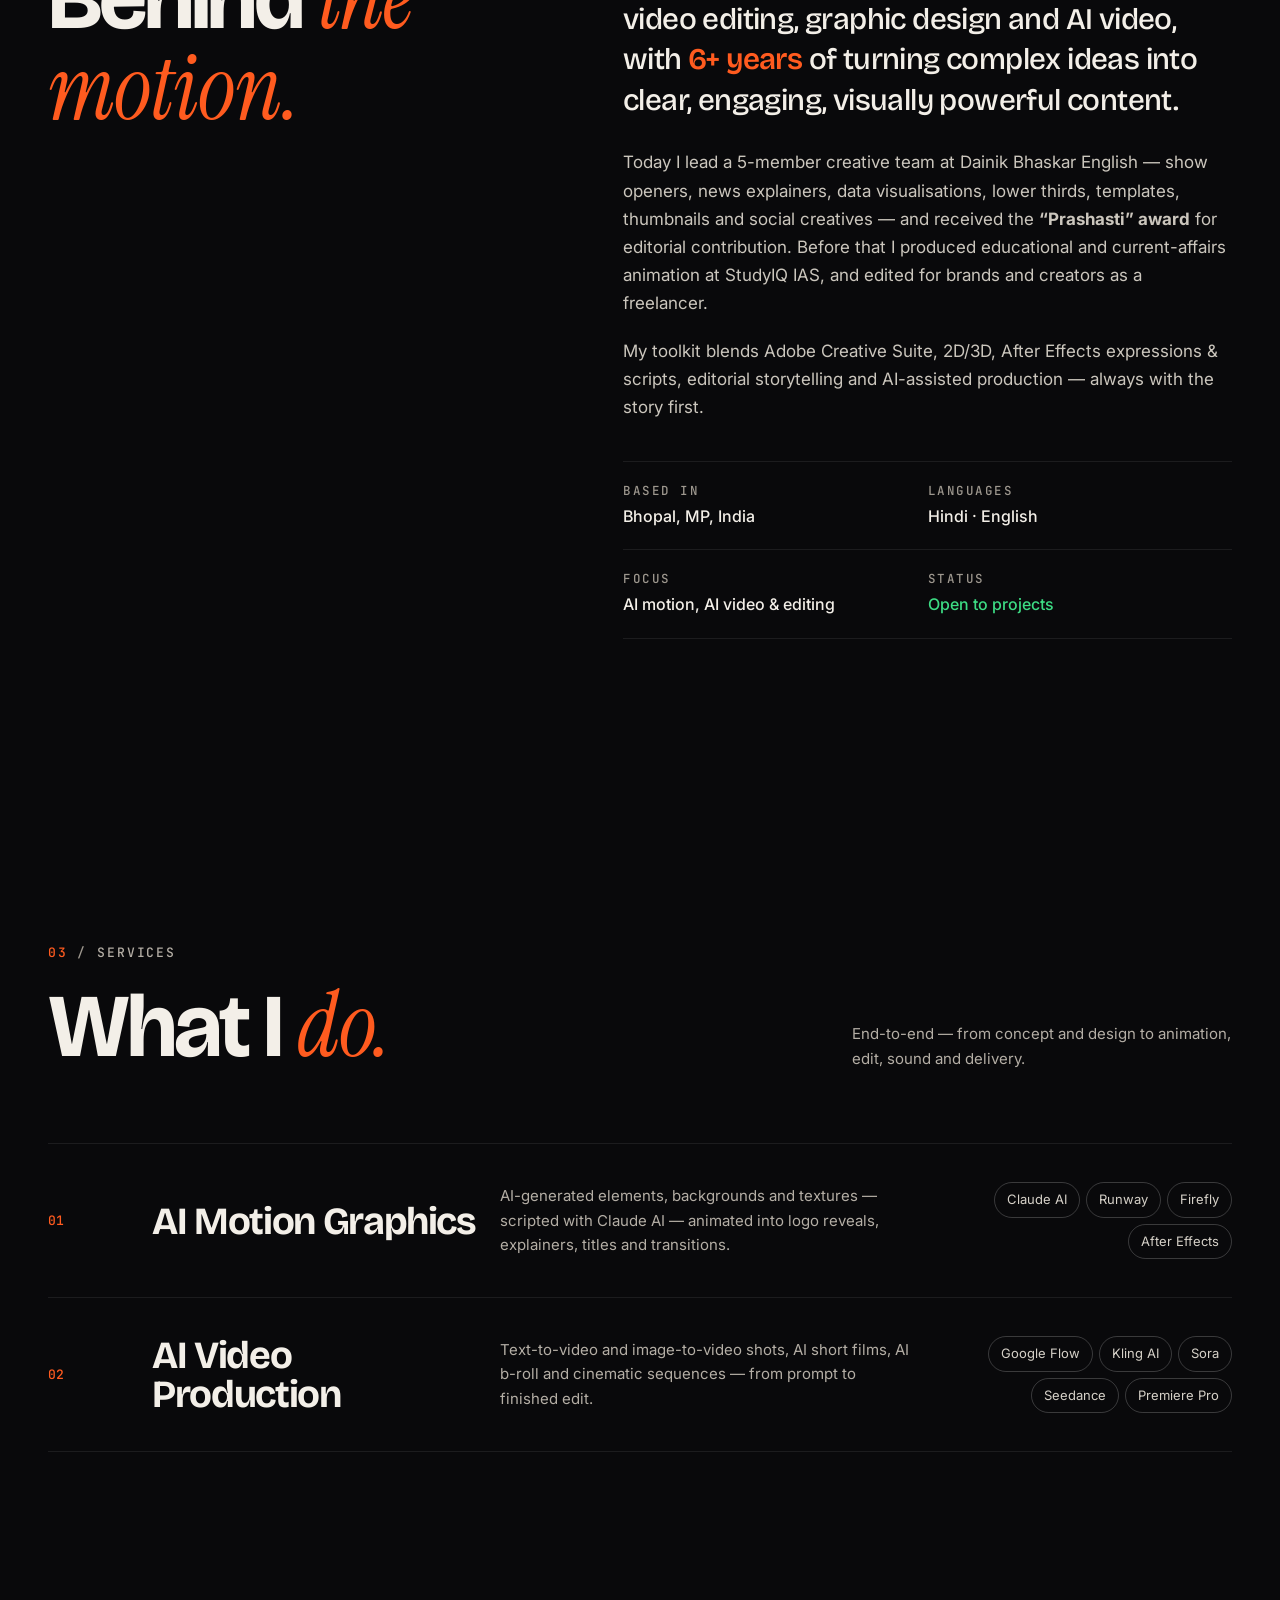
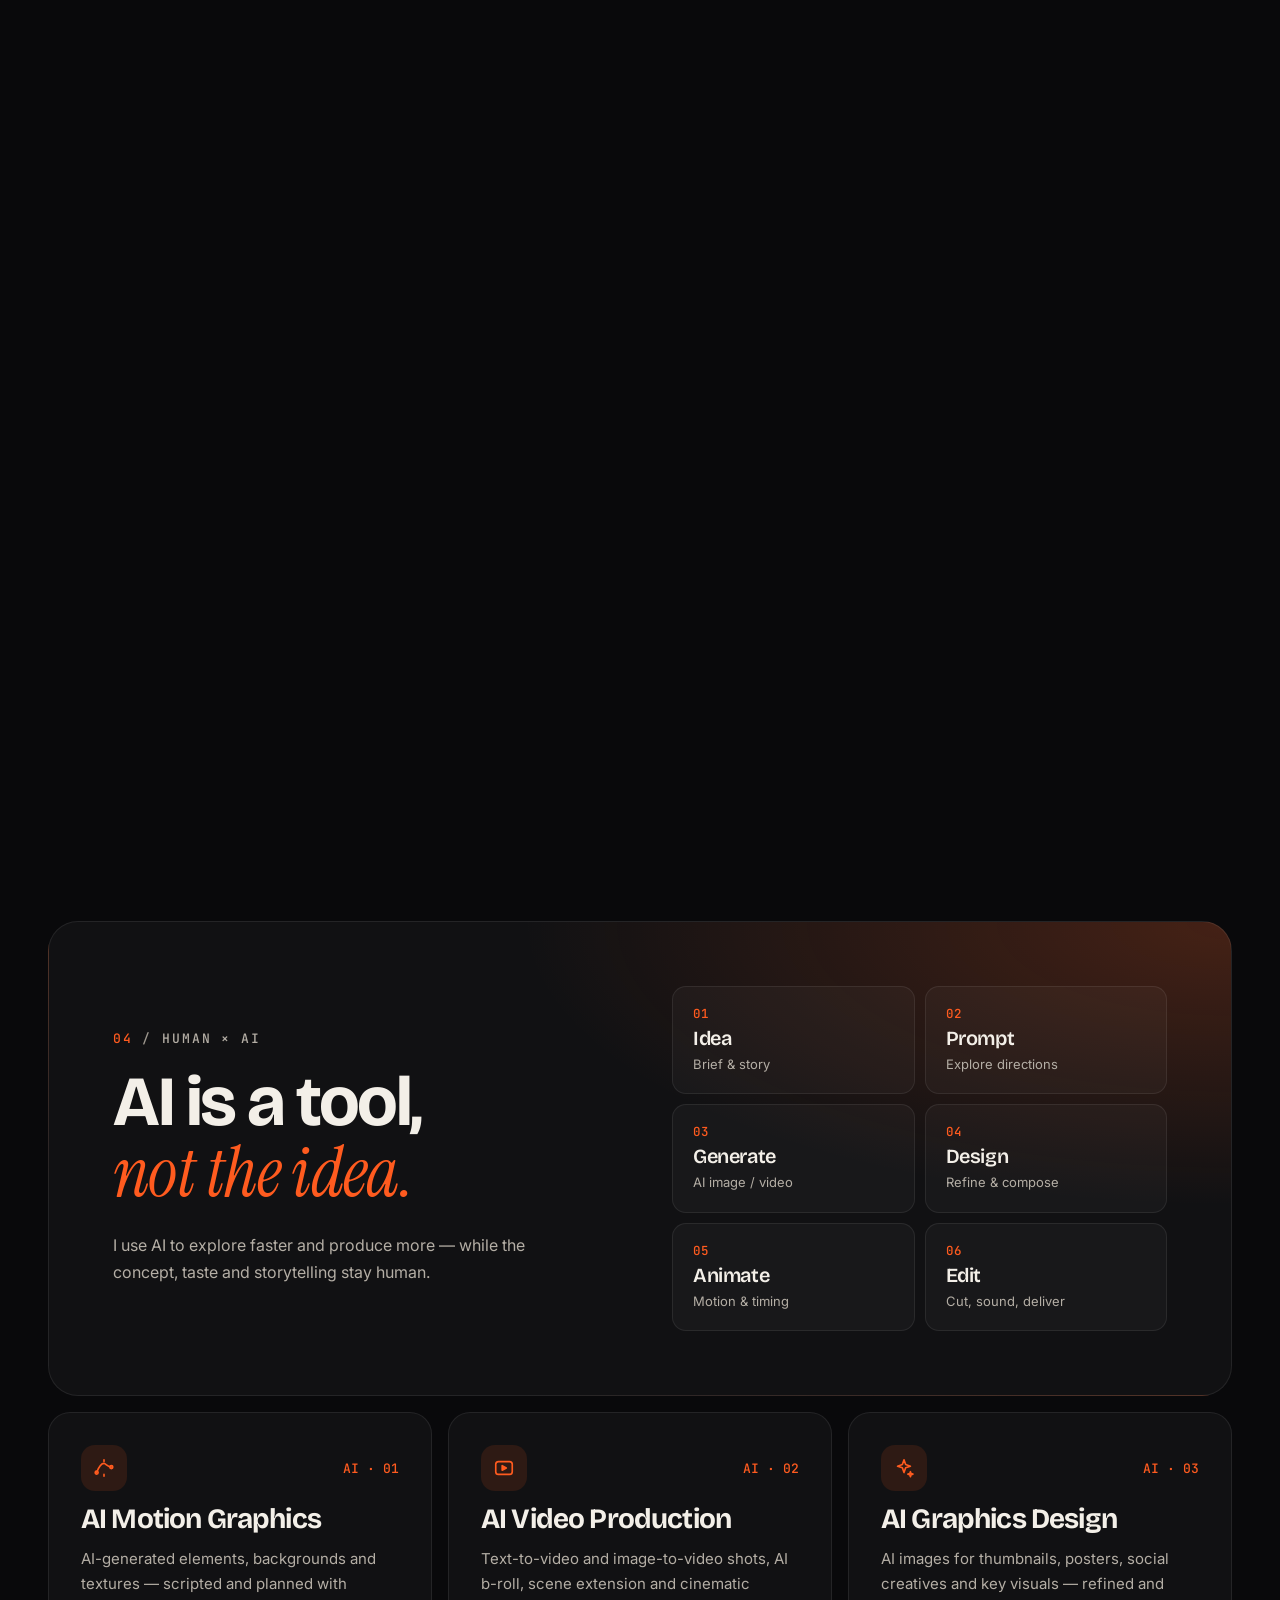
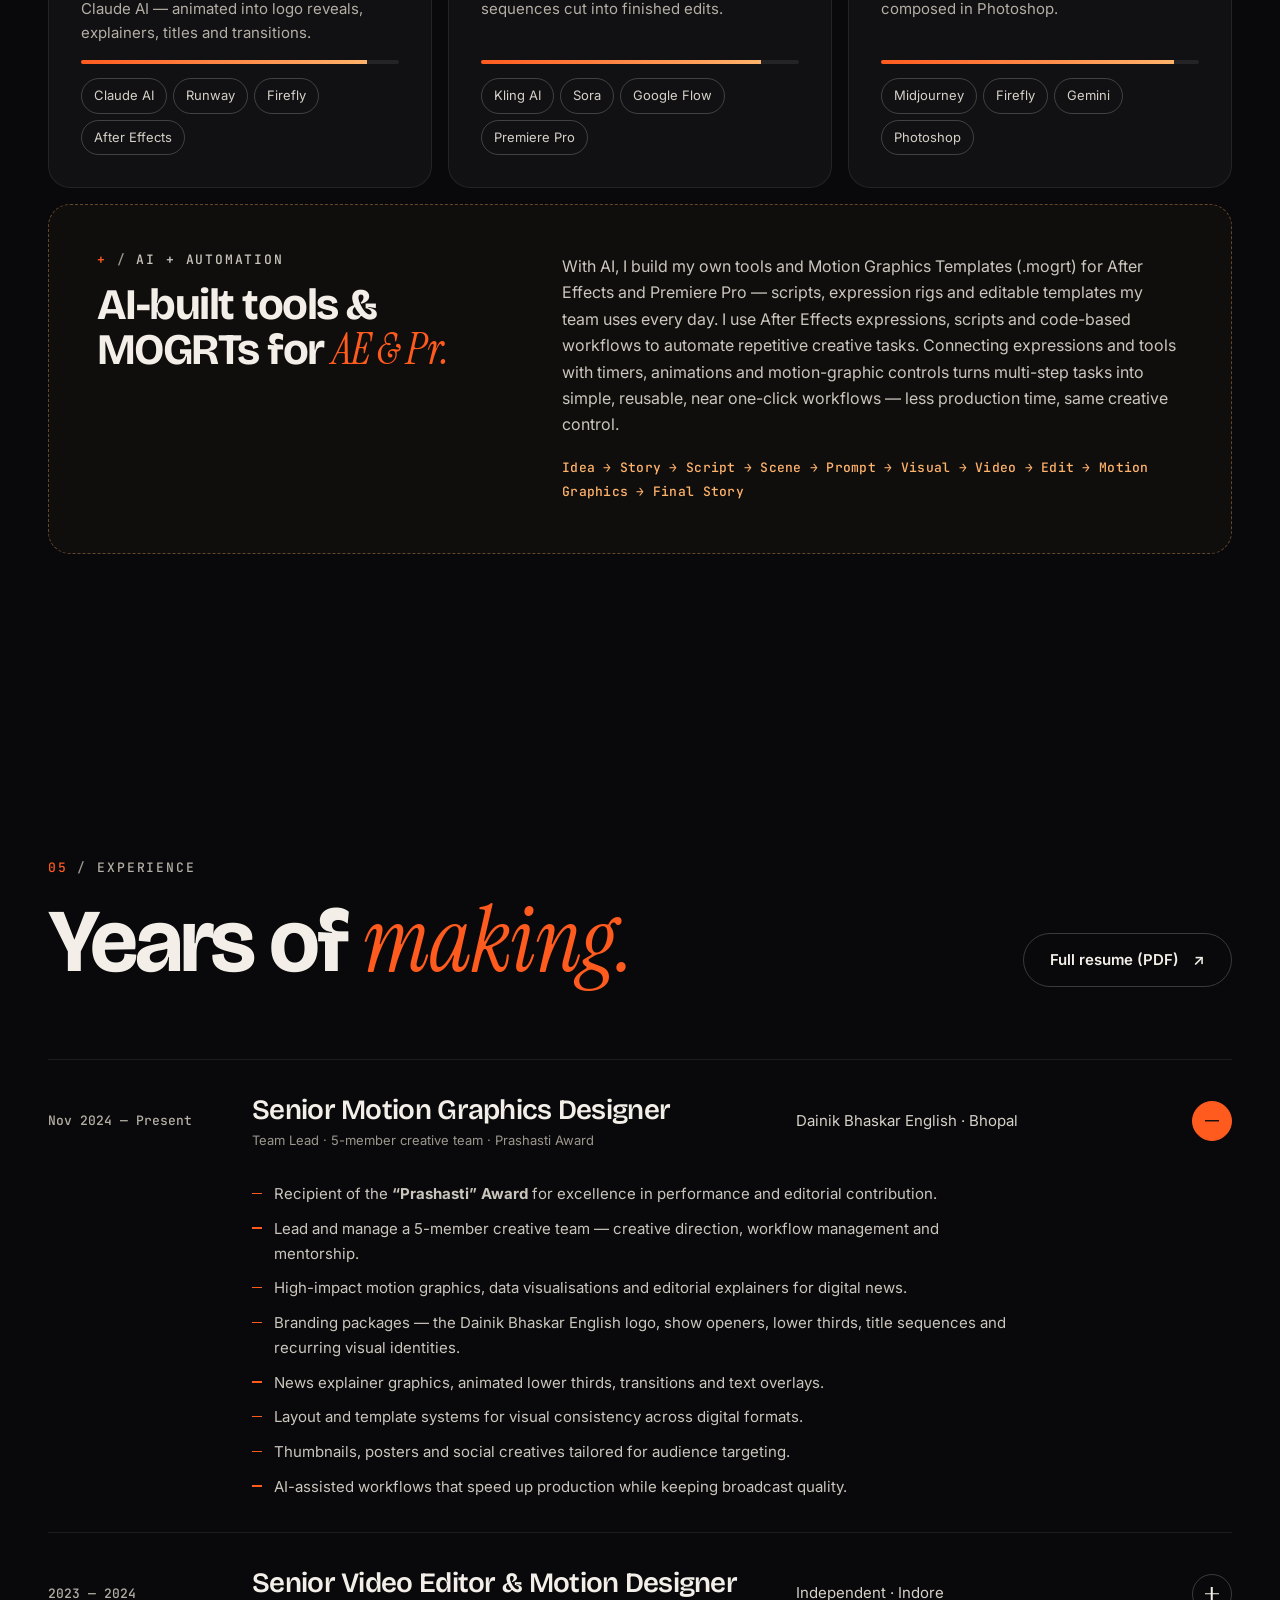
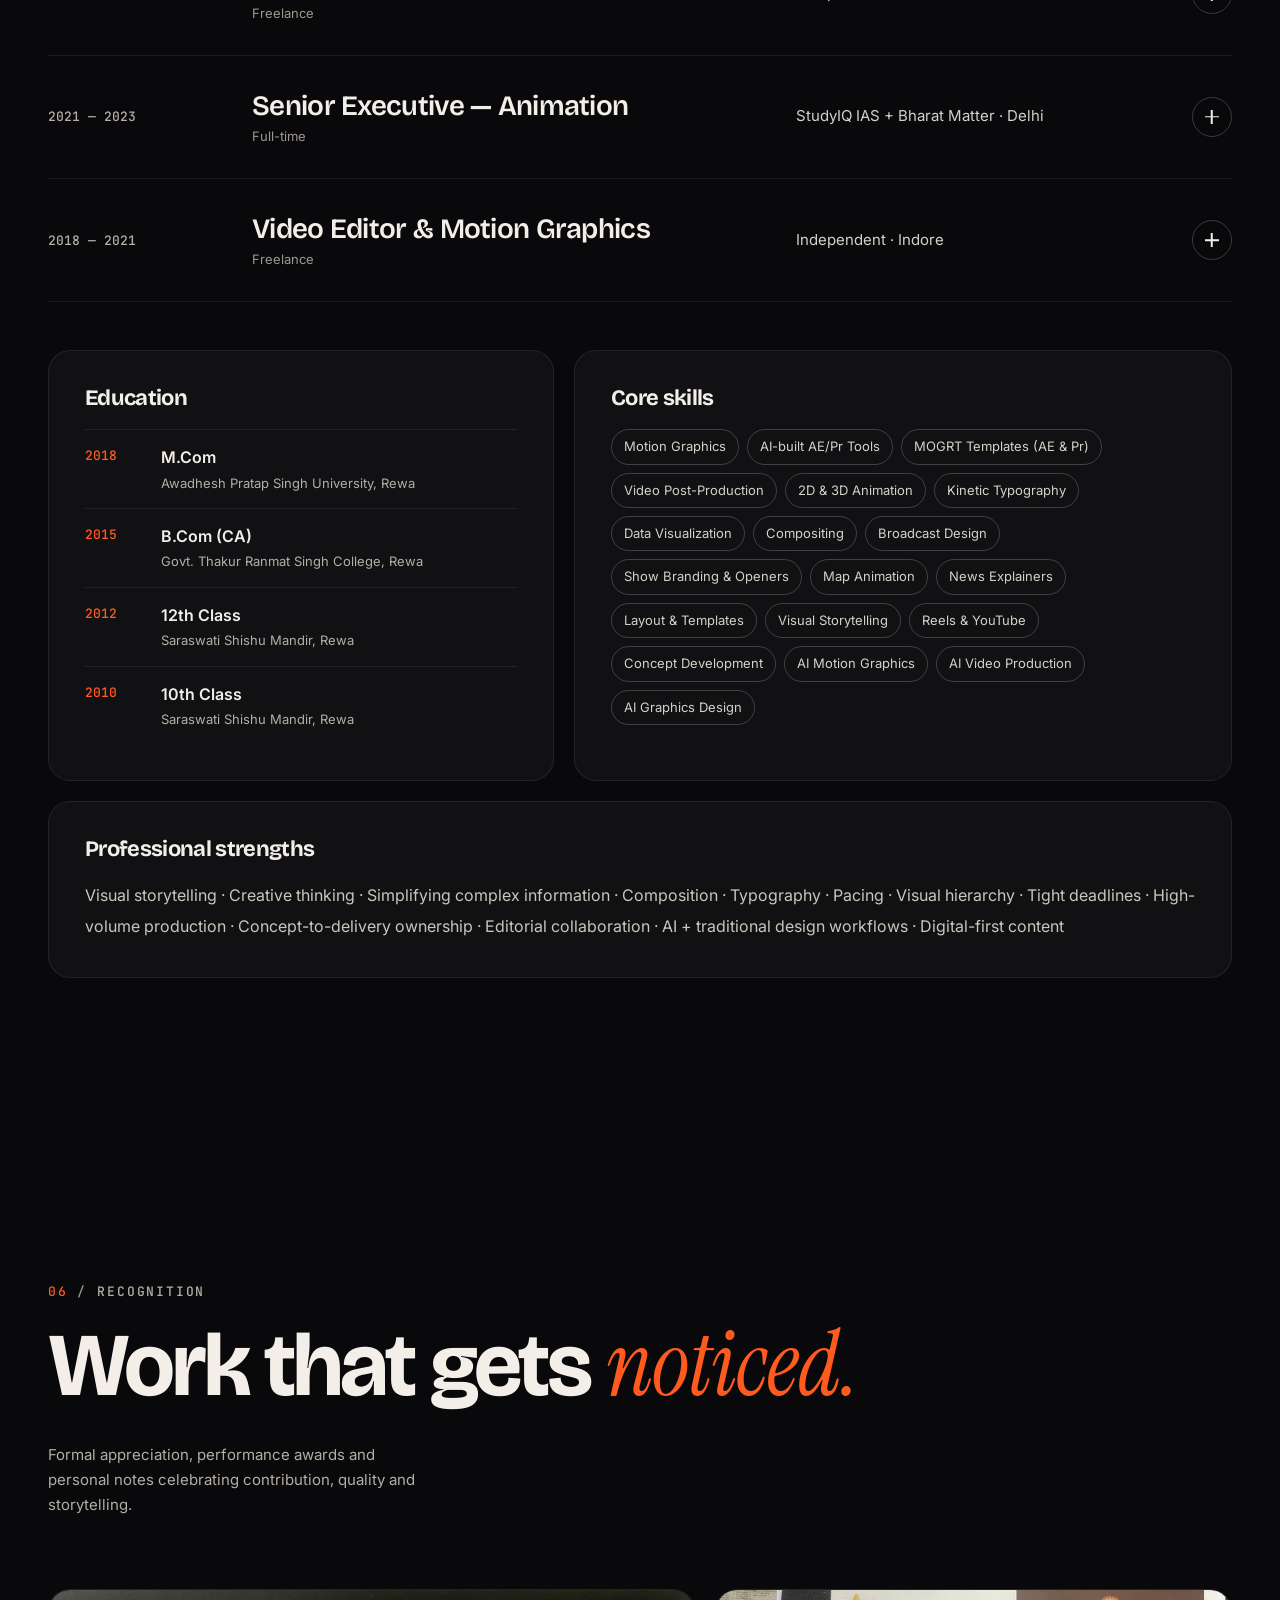
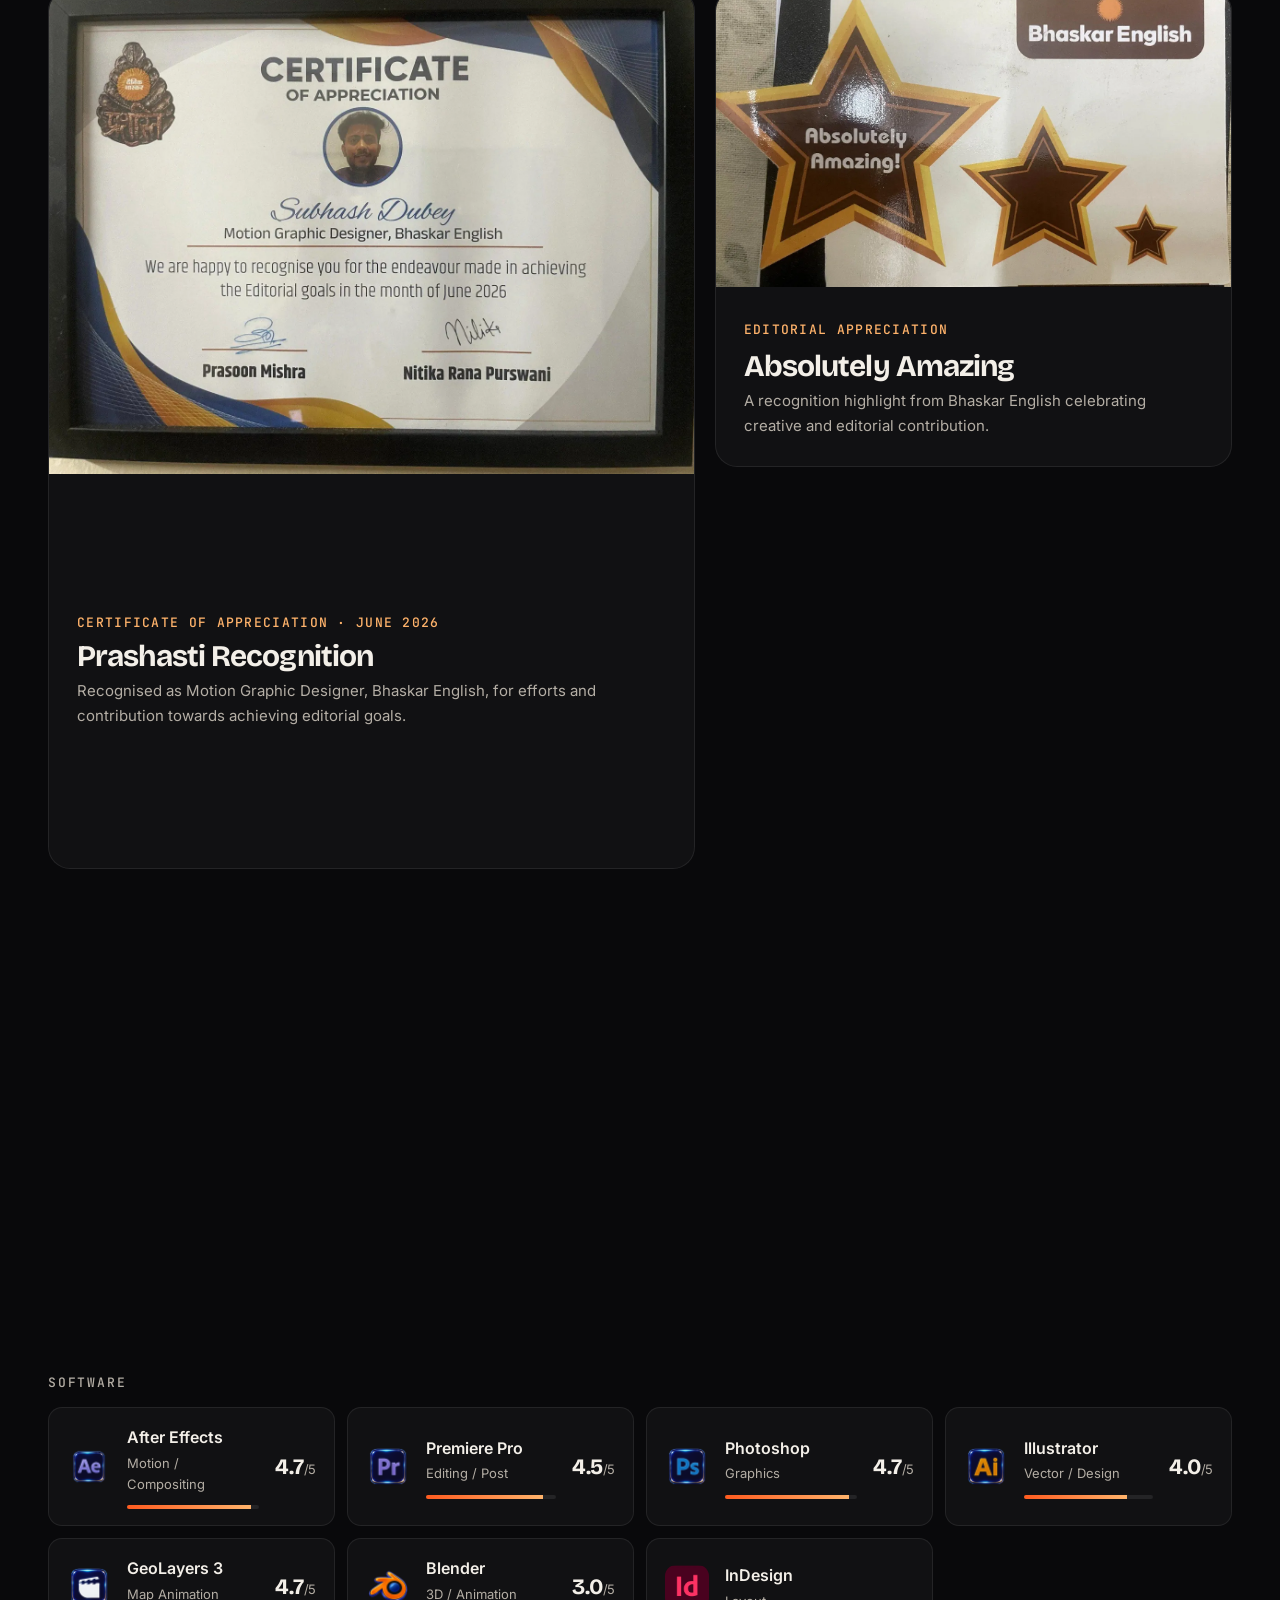
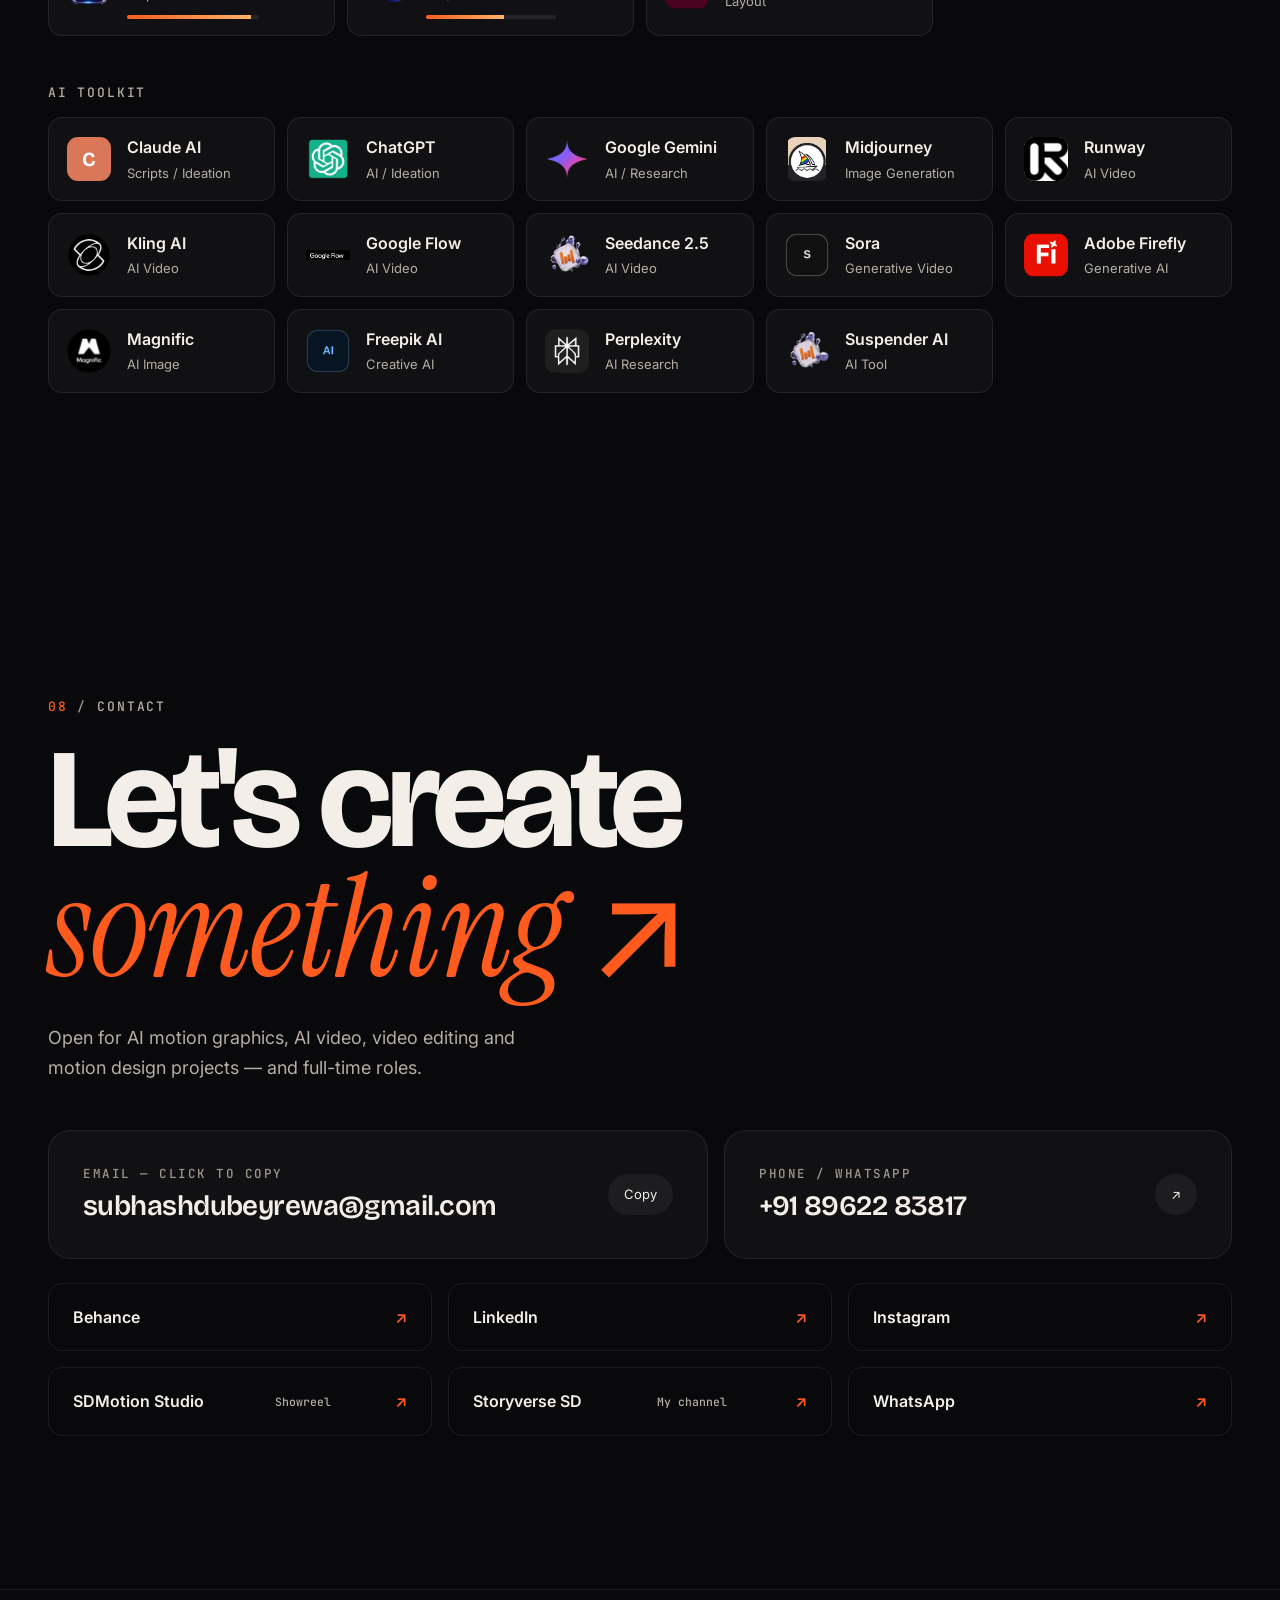
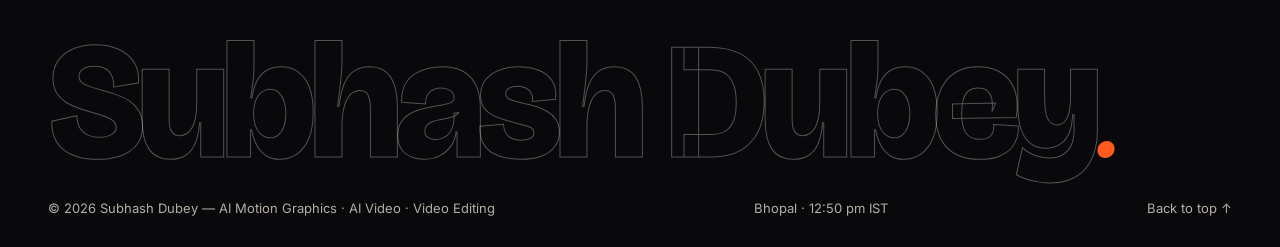
==== commit 9240e305: "Desktop fit: hero and player scale to screen height Hero (badges, name, photo, buttons) fits one lap" ====
--- a/index.html
+++ b/index.html
@@ -18,7 +18,7 @@
   <link rel="preconnect" href="https://fonts.gstatic.com" crossorigin>
   <link href="https://fonts.googleapis.com/css2?family=Bricolage+Grotesque:opsz,wght@12..96,400;12..96,600;12..96,700;12..96,800&family=Instrument+Serif:ital@0;1&family=Inter:wght@400;500;600&family=JetBrains+Mono:wght@400;500&display=swap" rel="stylesheet">
   <link rel="preload" as="image" href="assets/images/subhash-portrait.webp">
-  <link rel="stylesheet" href="style.css?v=20261122a">
+  <link rel="stylesheet" href="style.css?v=20261122c">
 </head>
 <body>
   <div class="bg-aurora" aria-hidden="true"><i class="a1"></i><i class="a2"></i><i class="a3"></i></div>
@@ -540,8 +540,8 @@
     </div>
   </div>
 
-  <script src="config.js?v=20261122a"></script>
-  <script src="projects.js?v=20261122a"></script>
-  <script src="main.js?v=20261122a"></script>
+  <script src="config.js?v=20261122c"></script>
+  <script src="projects.js?v=20261122c"></script>
+  <script src="main.js?v=20261122c"></script>
 </body>
 </html>
--- a/style.css
+++ b/style.css
@@ -722,3 +722,27 @@
 #showreelMount .reel-cover { justify-content: center; align-items: center; background: radial-gradient(circle, rgba(0,0,0,.15), rgba(0,0,0,.45)); }
 #showreelMount .play-btn { width: clamp(76px, 8vw, 112px); }
 @media (max-width: 860px) { .portrait { width: min(58vw, 250px); } .hero-visual { padding: 8px 0 18px; } }
+
+/* ---- Desktop hero: fit in one screen, portrait aligned with the name ---- */
+@media (min-width: 861px) {
+  .hero { min-height: 100svh; padding-top: 92px; padding-bottom: 28px; justify-content: center; }
+  .hero-inner { align-items: center; padding-bottom: 0; }
+  .kicker { margin-bottom: 16px; }
+  .hero-title { font-size: clamp(56px, min(8.6vw, 15.5vh), 150px); margin-bottom: 16px; }
+  .hero-role { margin: 0 0 14px; font-size: clamp(20px, min(2.2vw, 4.2vh), 32px); }
+  .hero-intro { max-width: 600px; font-size: clamp(15.5px, min(1.35vw, 2.6vh), 19px); margin-bottom: 22px; }
+  .hero-actions { margin-bottom: 22px; }
+  .hero-actions .btn { min-height: 50px; }
+  .hero-stats { padding-top: 16px; }
+  .hero-stats dt { font-size: clamp(28px, min(3.4vw, 6vh), 48px); }
+  .hero-visual { padding: 0; }
+  .portrait { width: clamp(250px, min(30vw, 56vh), 470px); }
+  .spin-badge { width: clamp(80px, 11vh, 104px); height: clamp(80px, 11vh, 104px); }
+}
+@media (min-width: 861px) and (max-height: 760px) {
+  .hero-stats { display: none; }
+}
+@media (min-width: 861px) { .hero { padding-top: 108px; } .hero-inner { margin-bottom: 36px; } }
+@media (min-width: 861px) {
+  .player-wrap { max-width: max(640px, calc((100vh - 150px) * 16 / 9)); margin-left: auto; margin-right: auto; }
+}
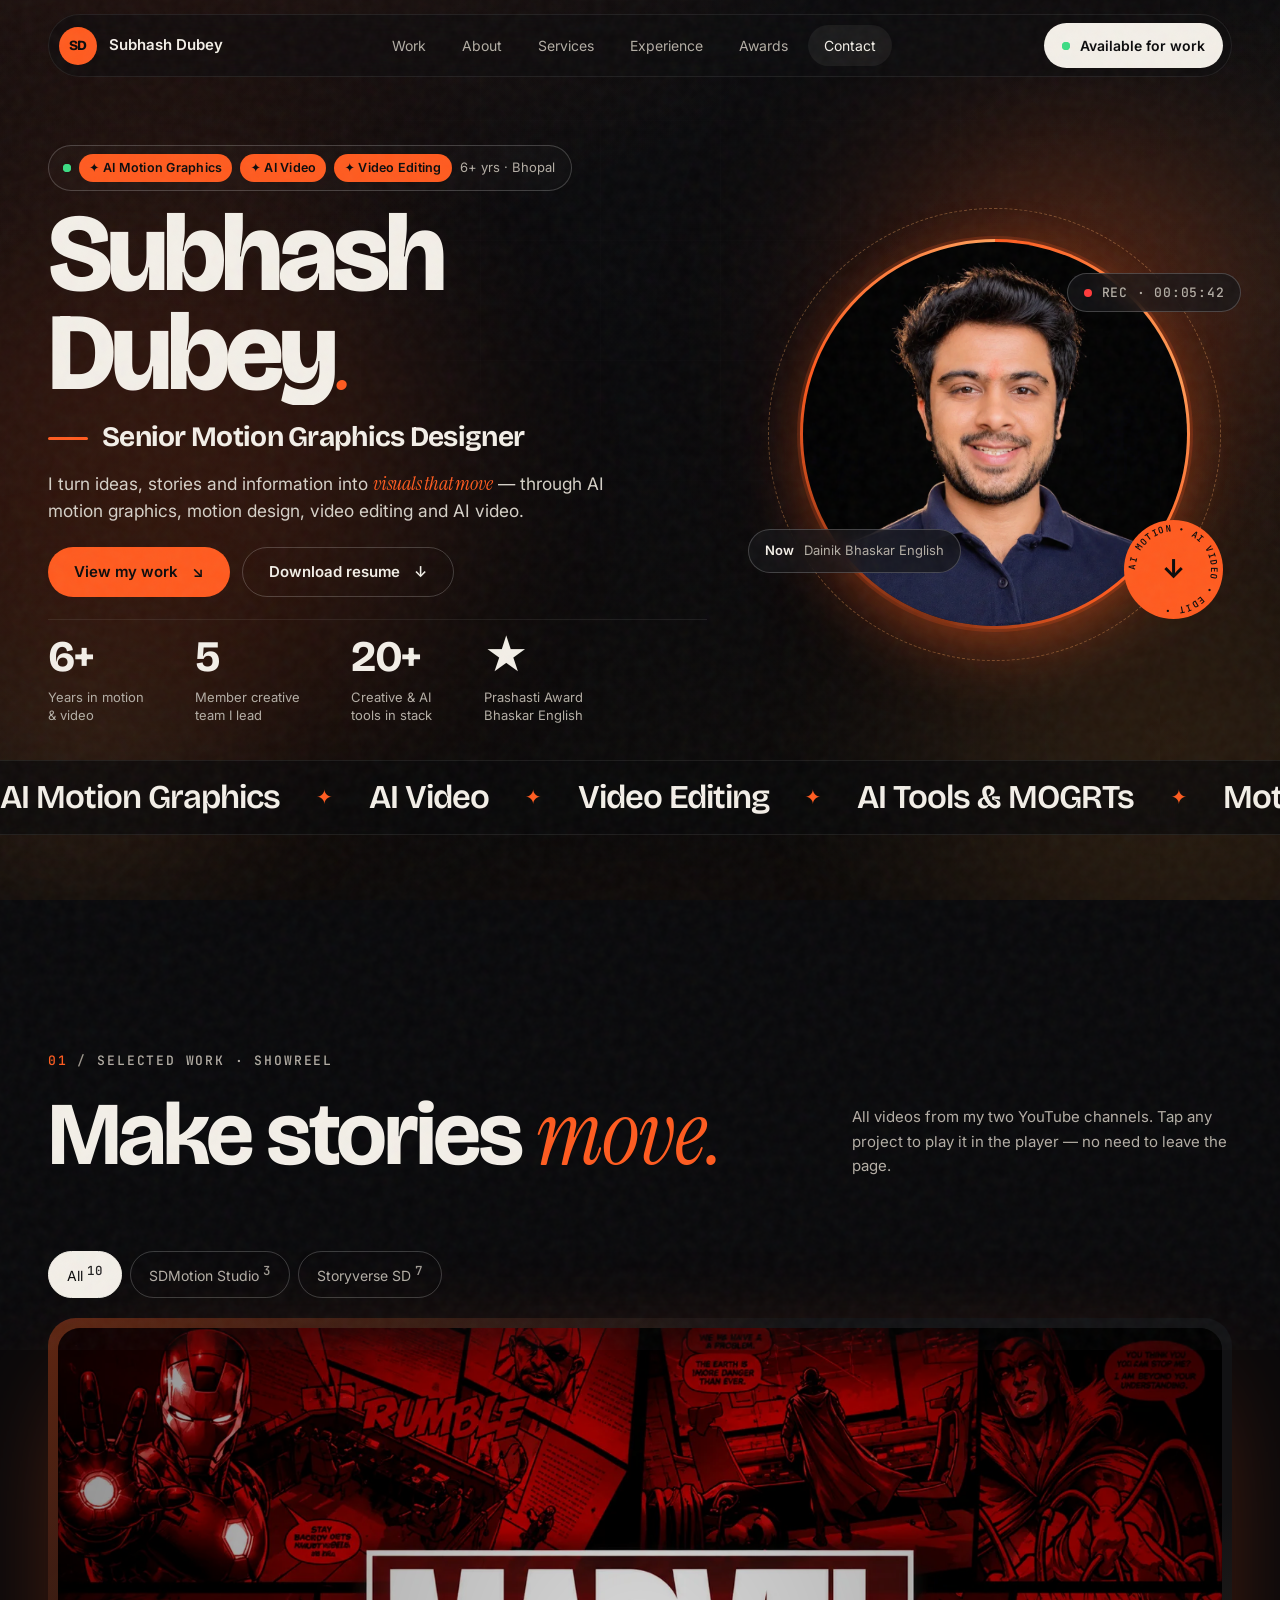
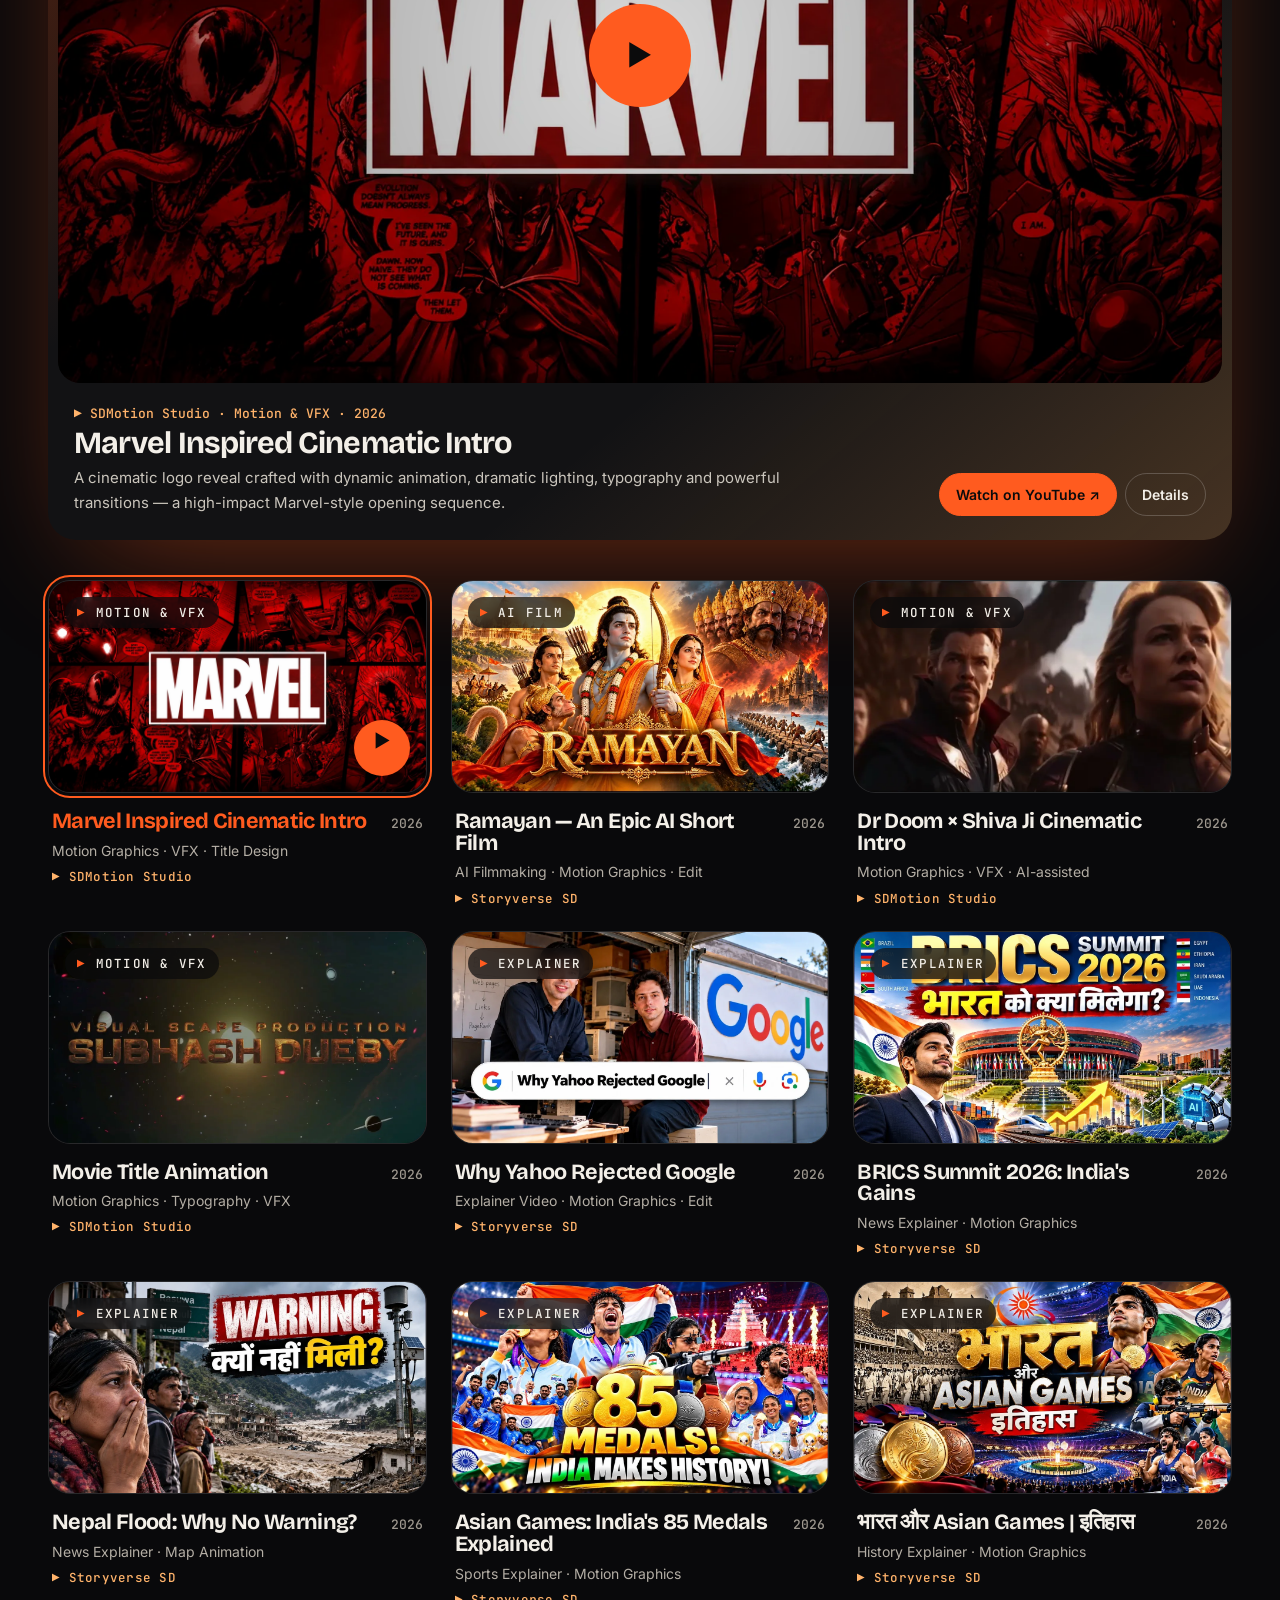
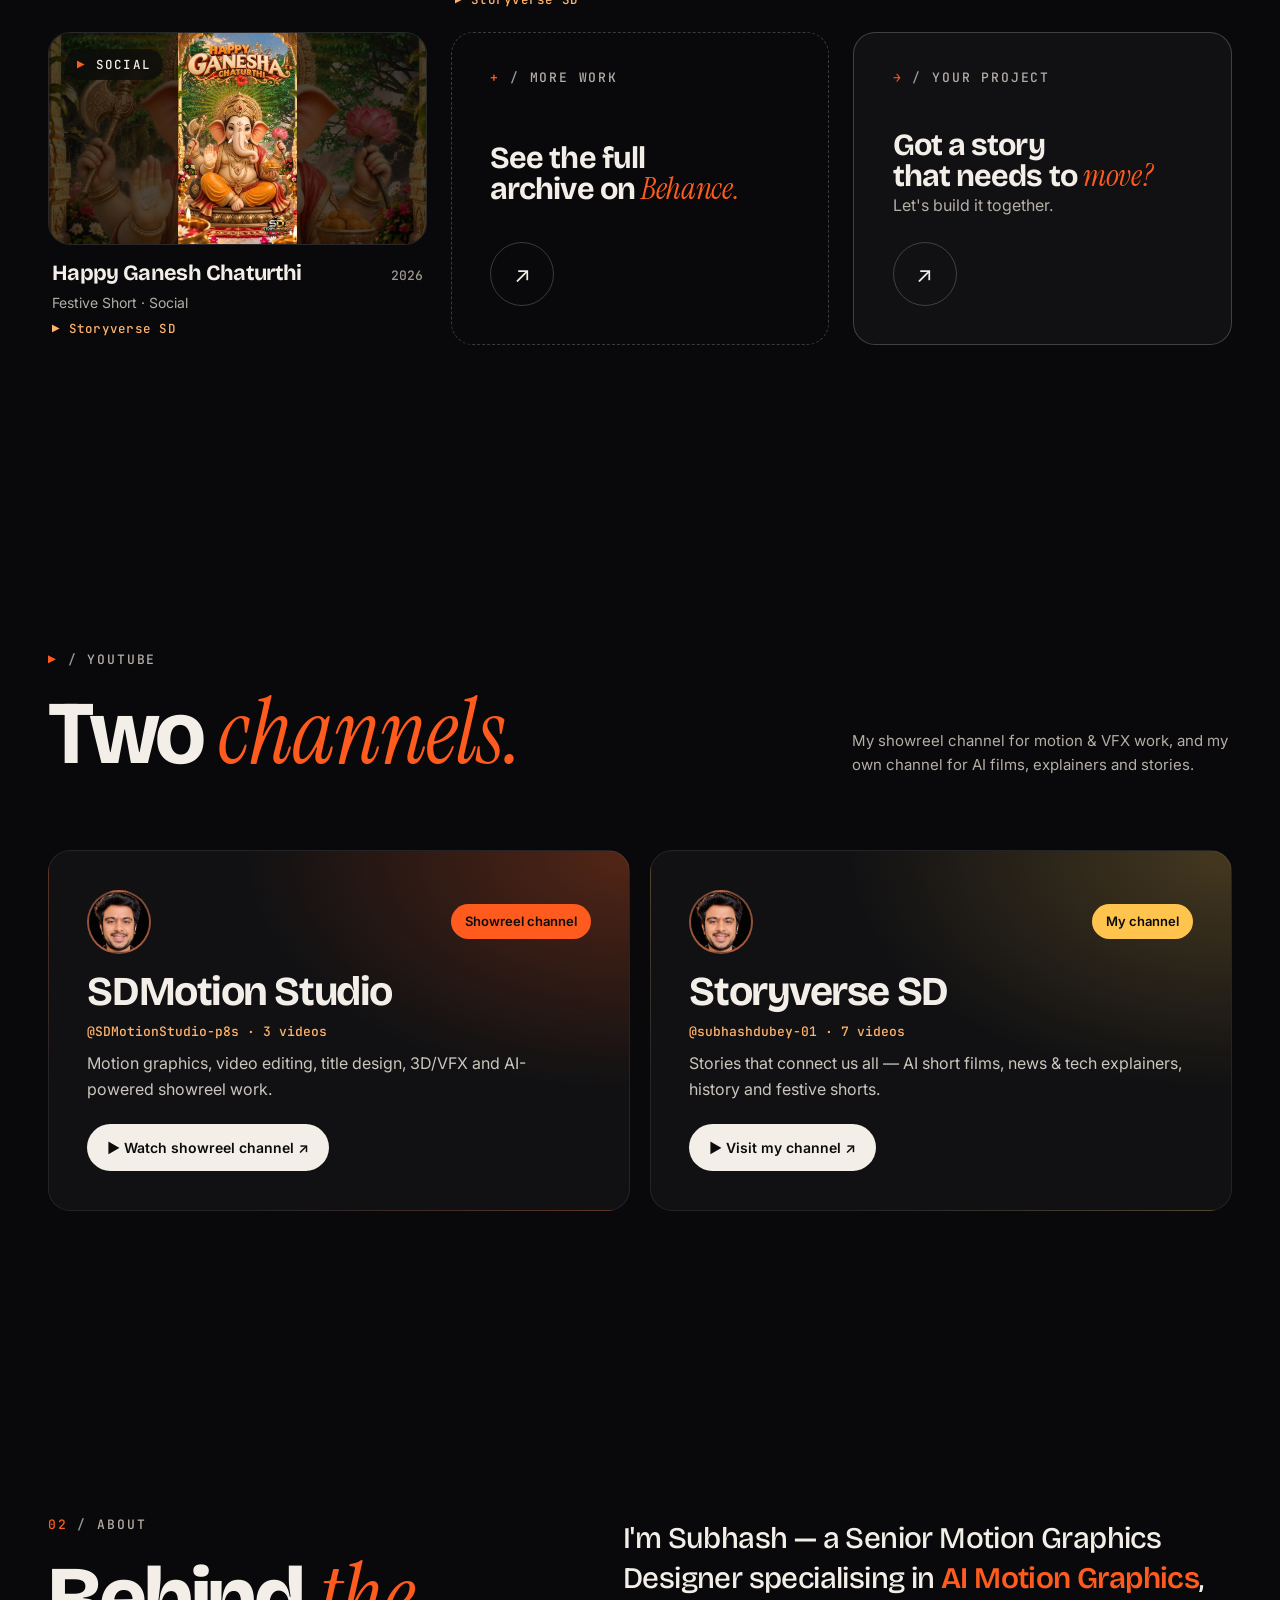
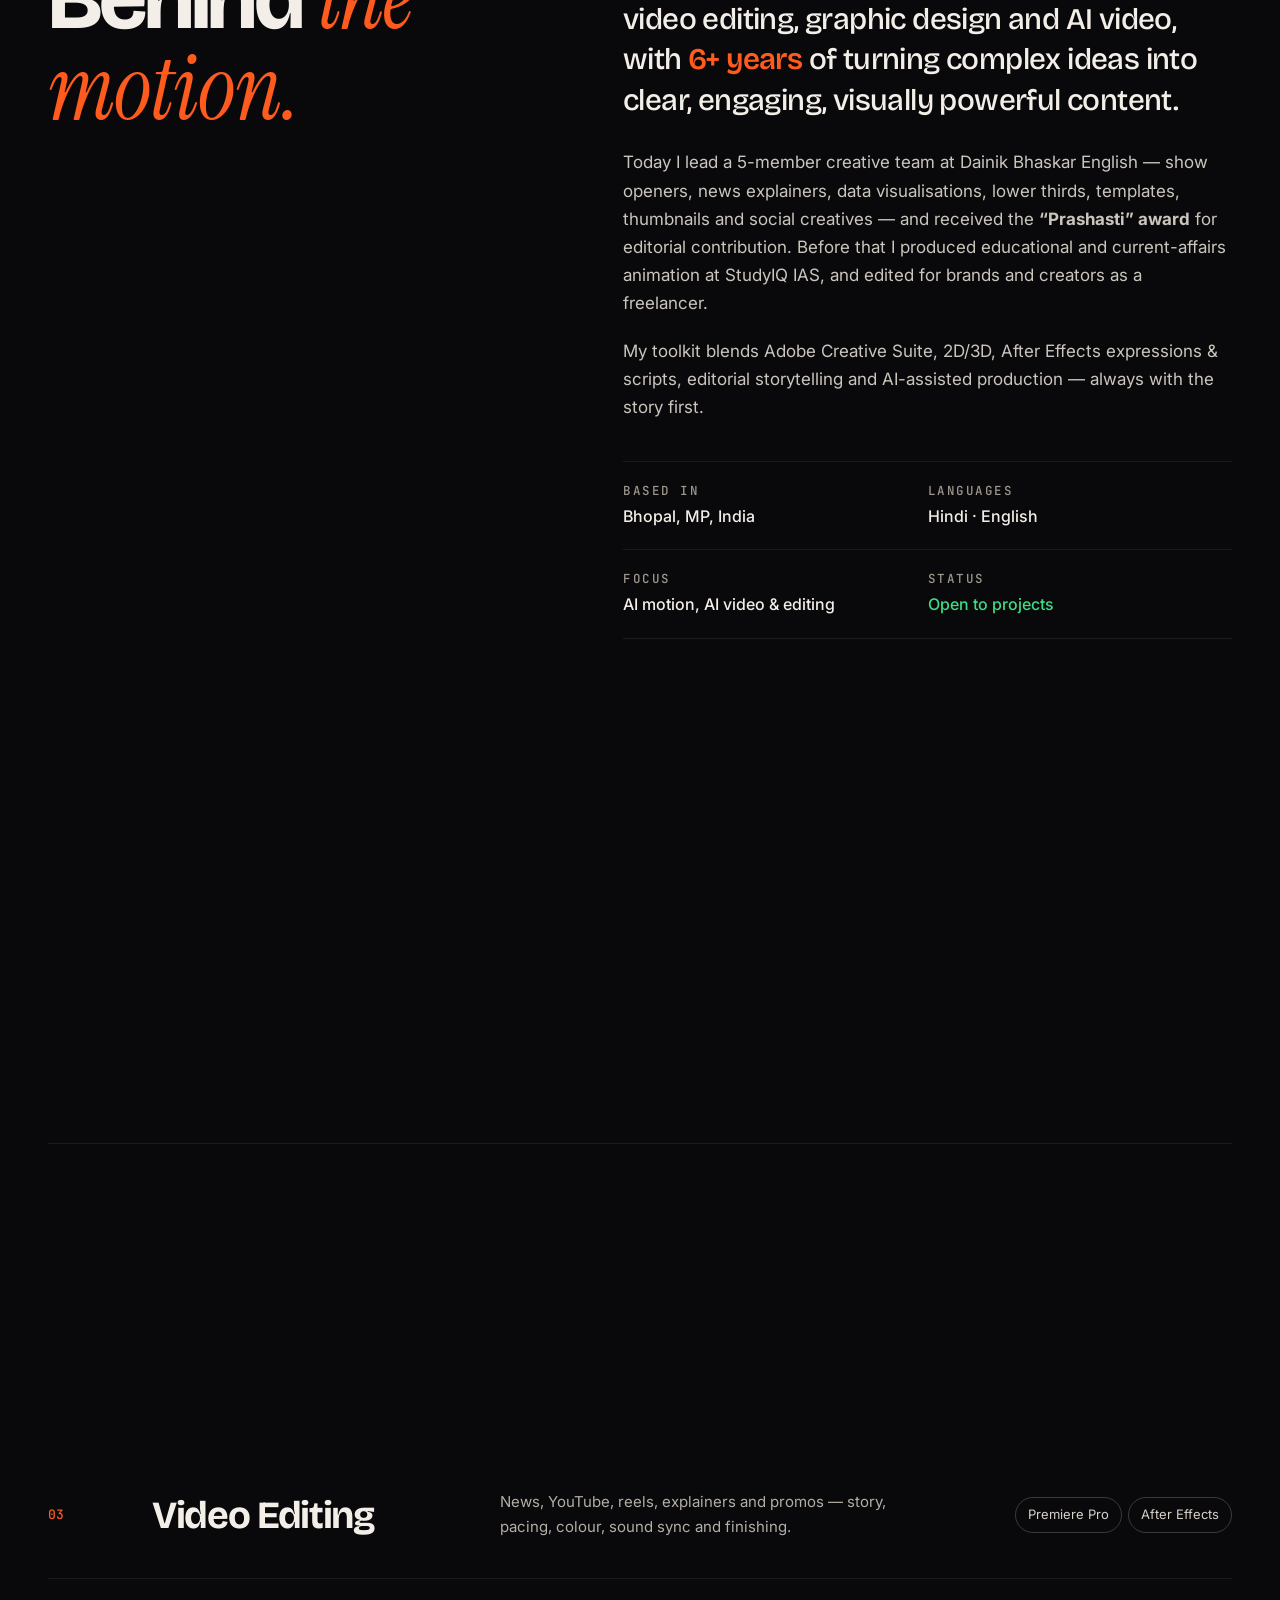
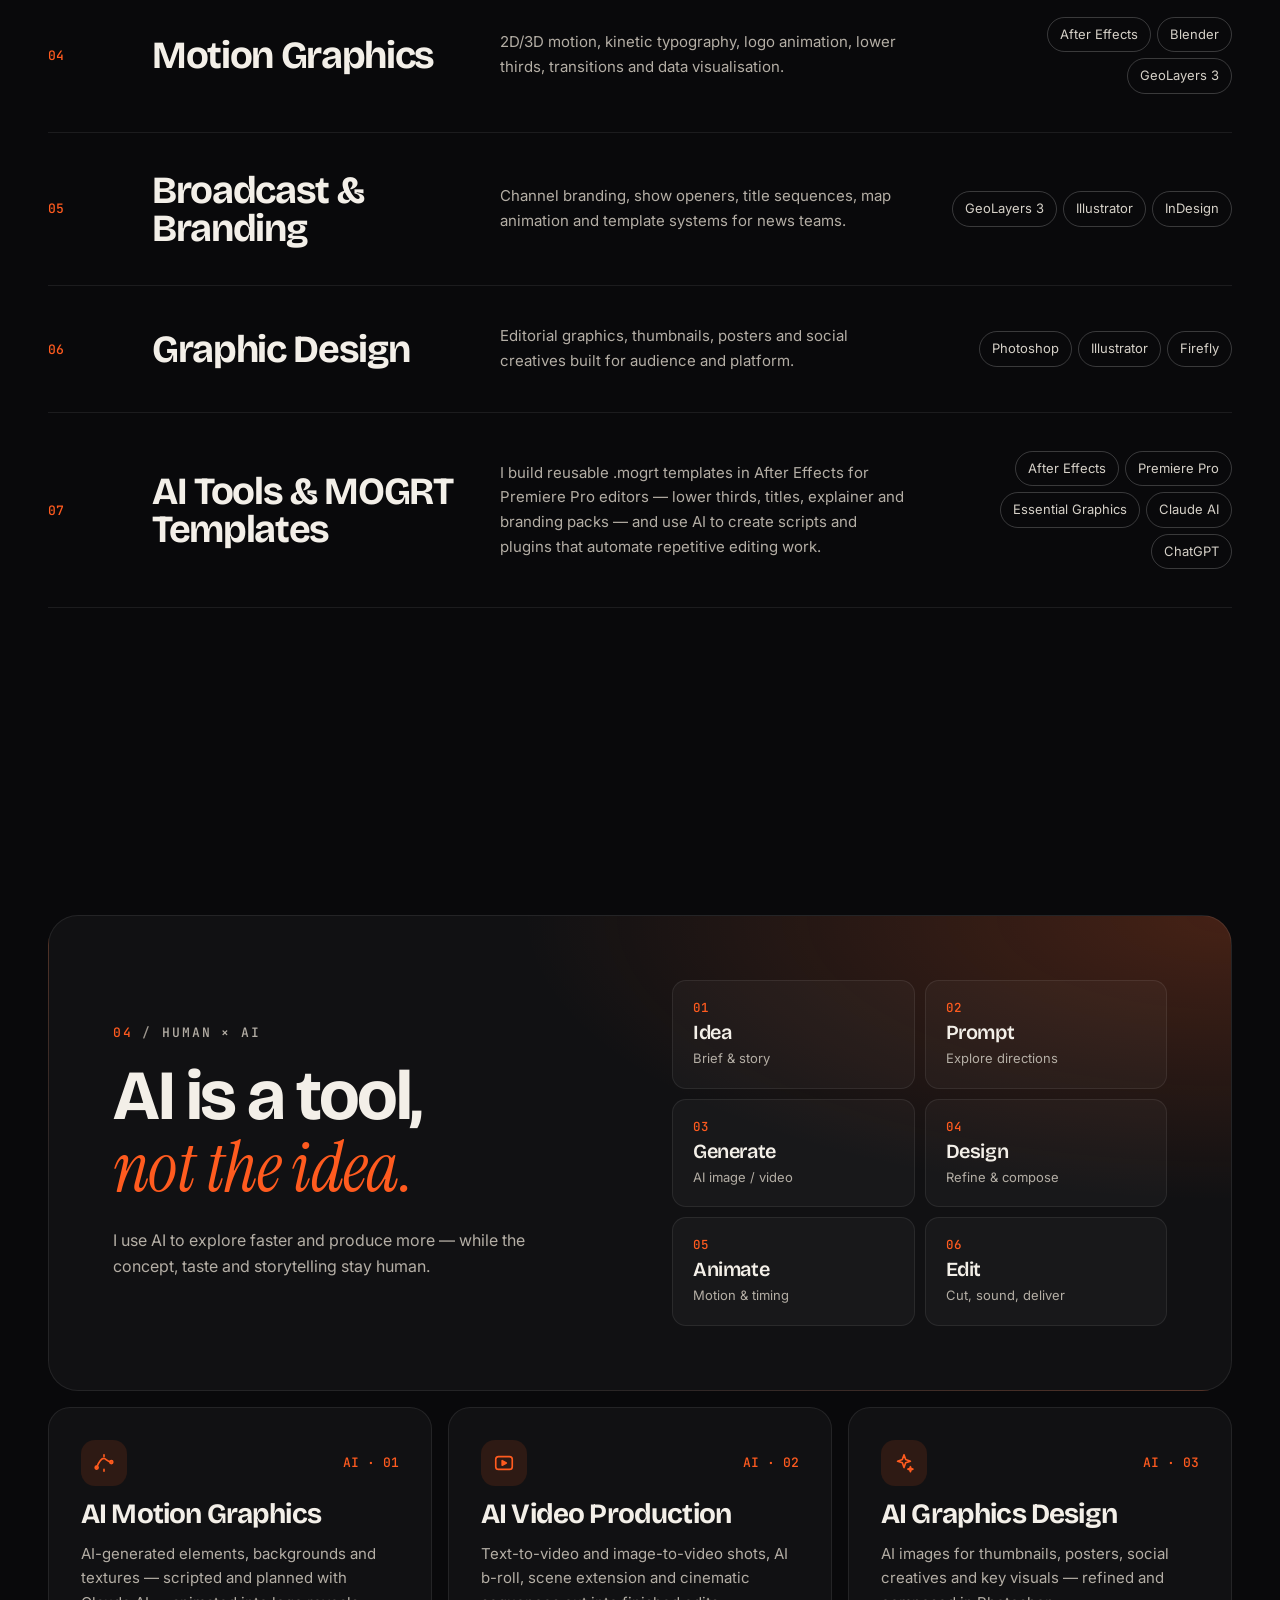
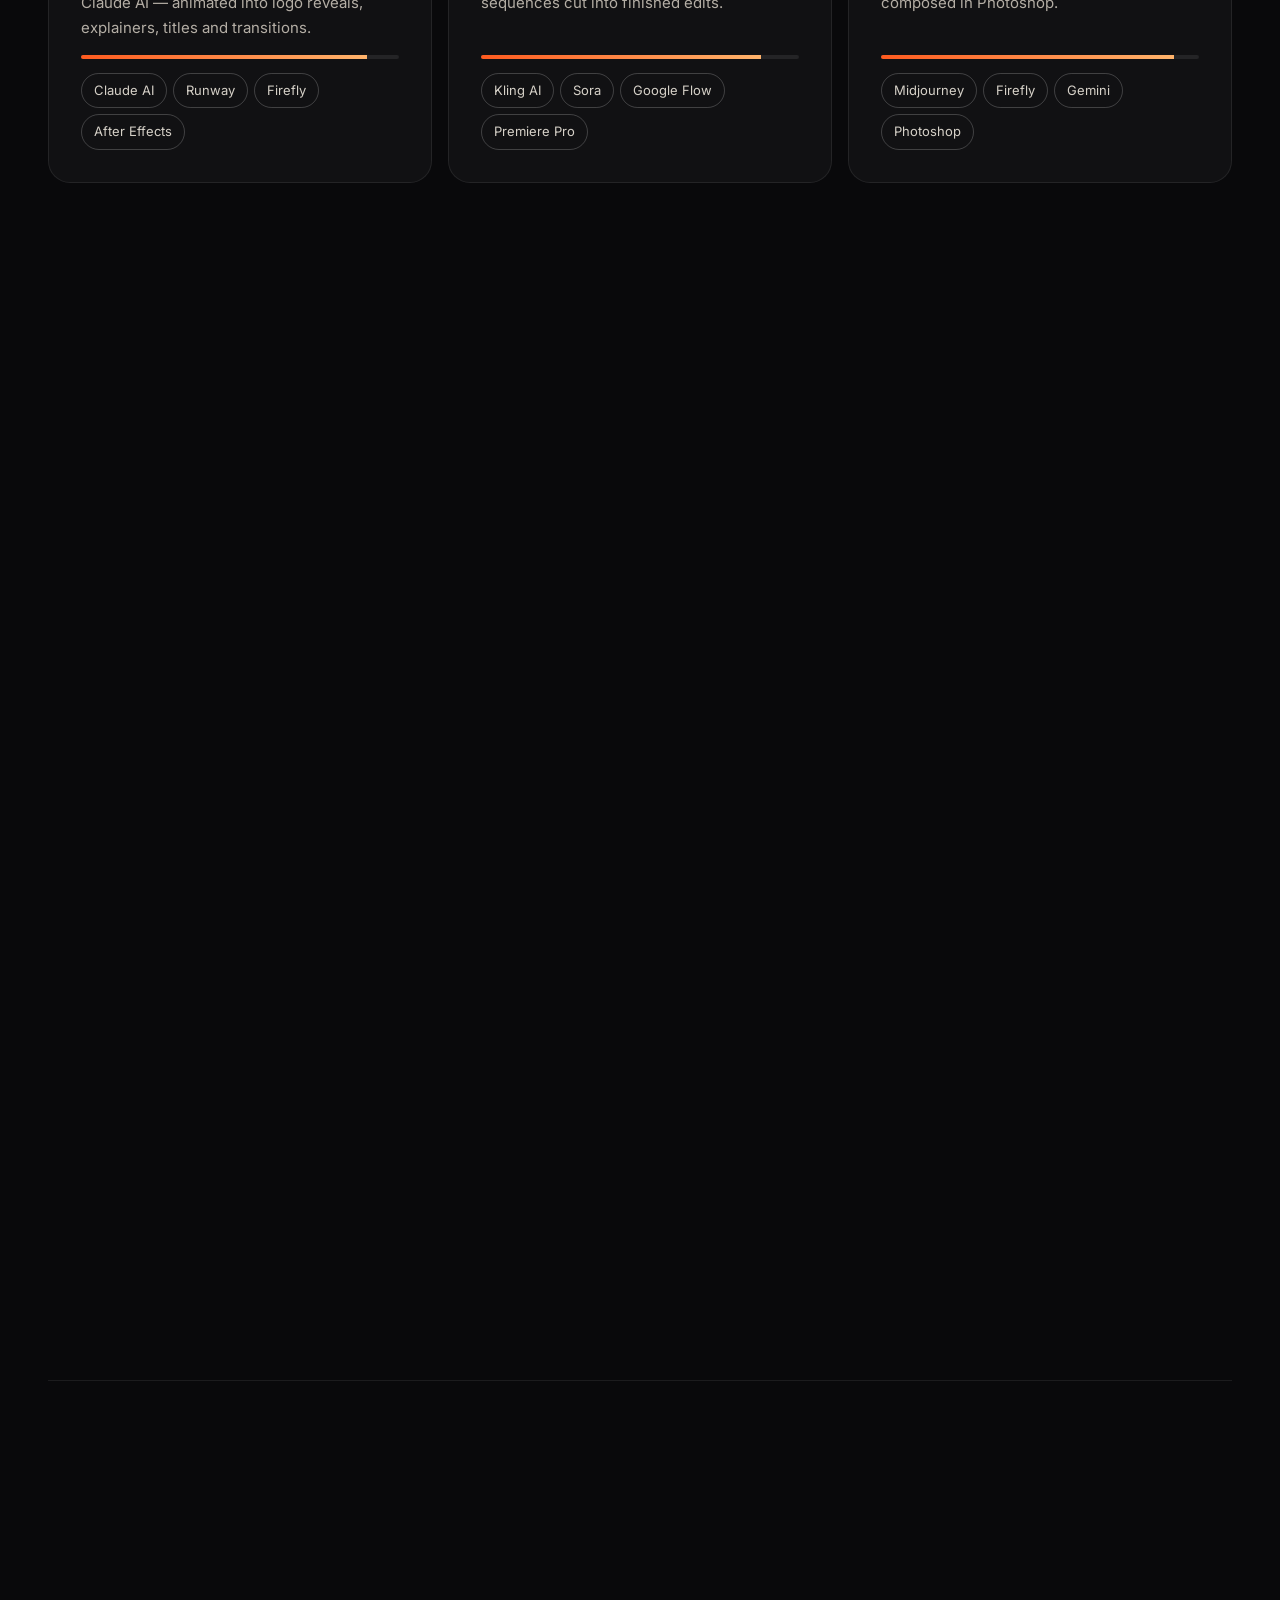
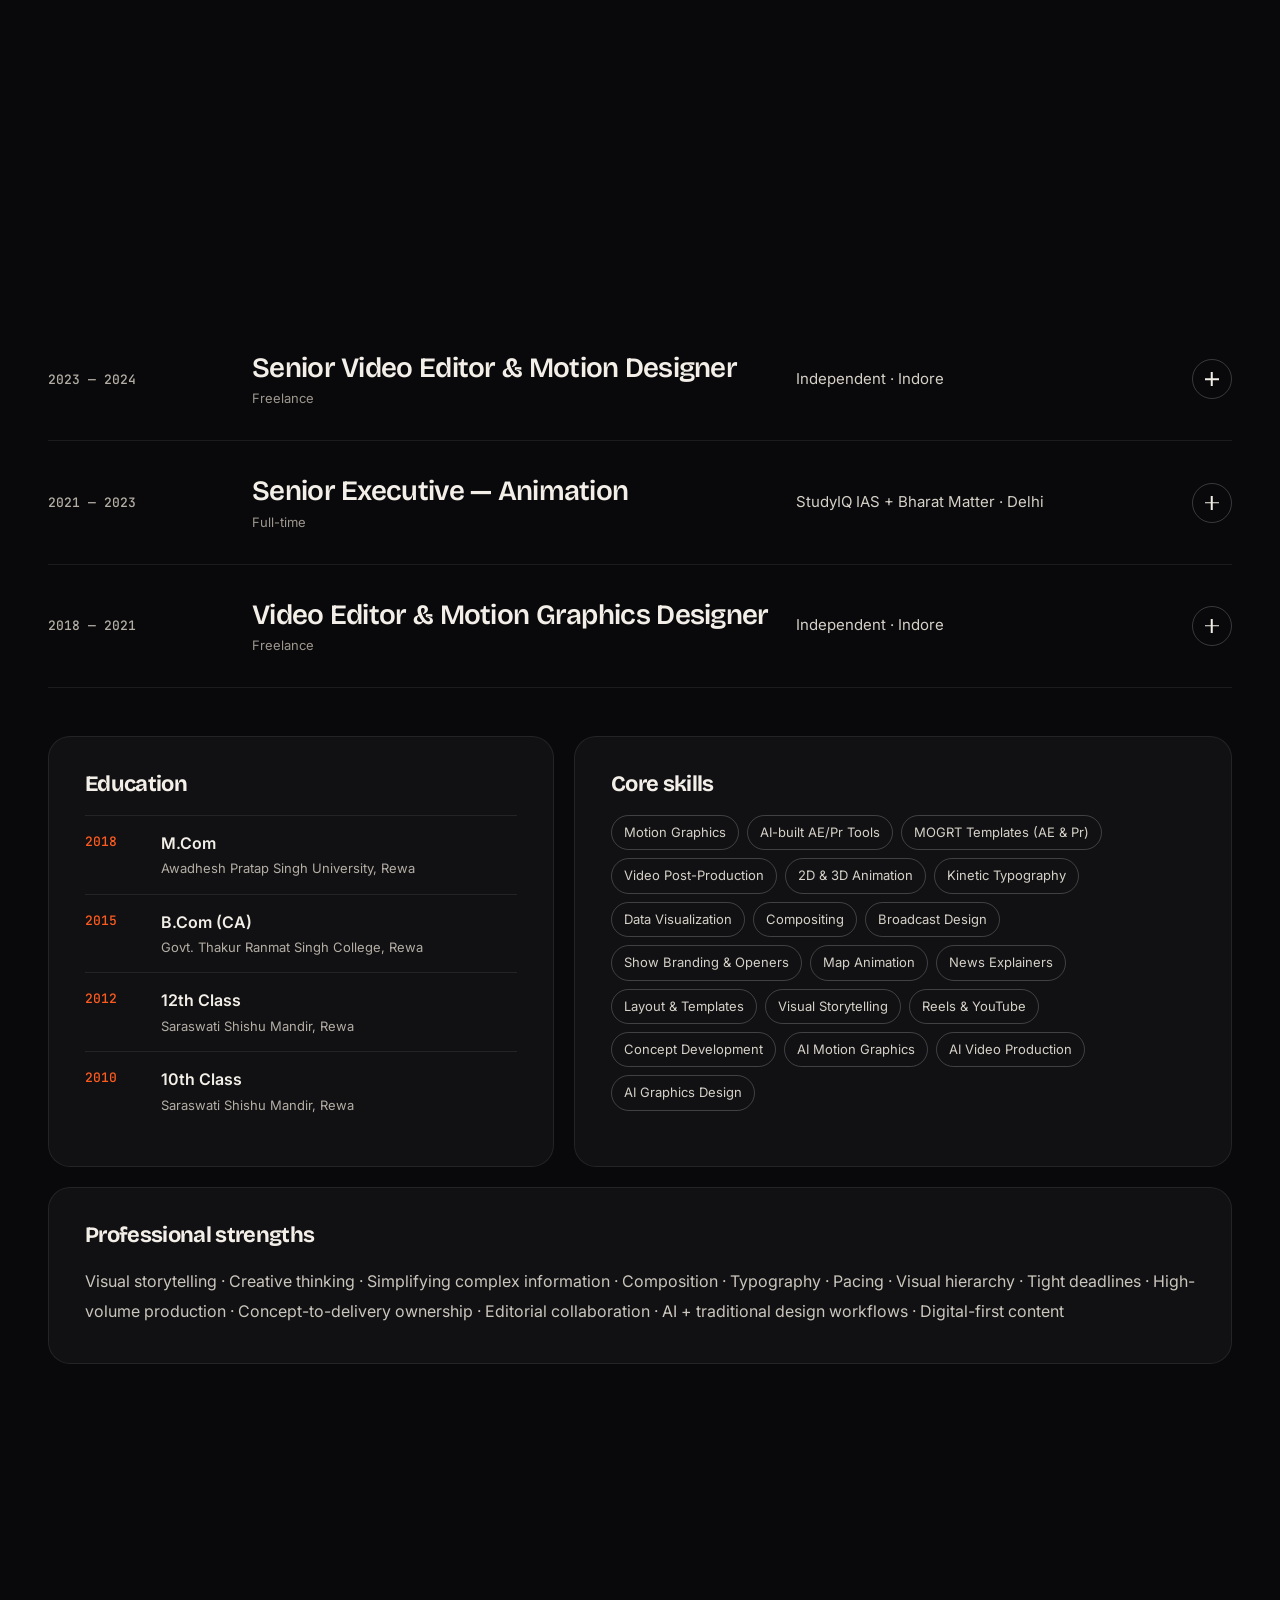
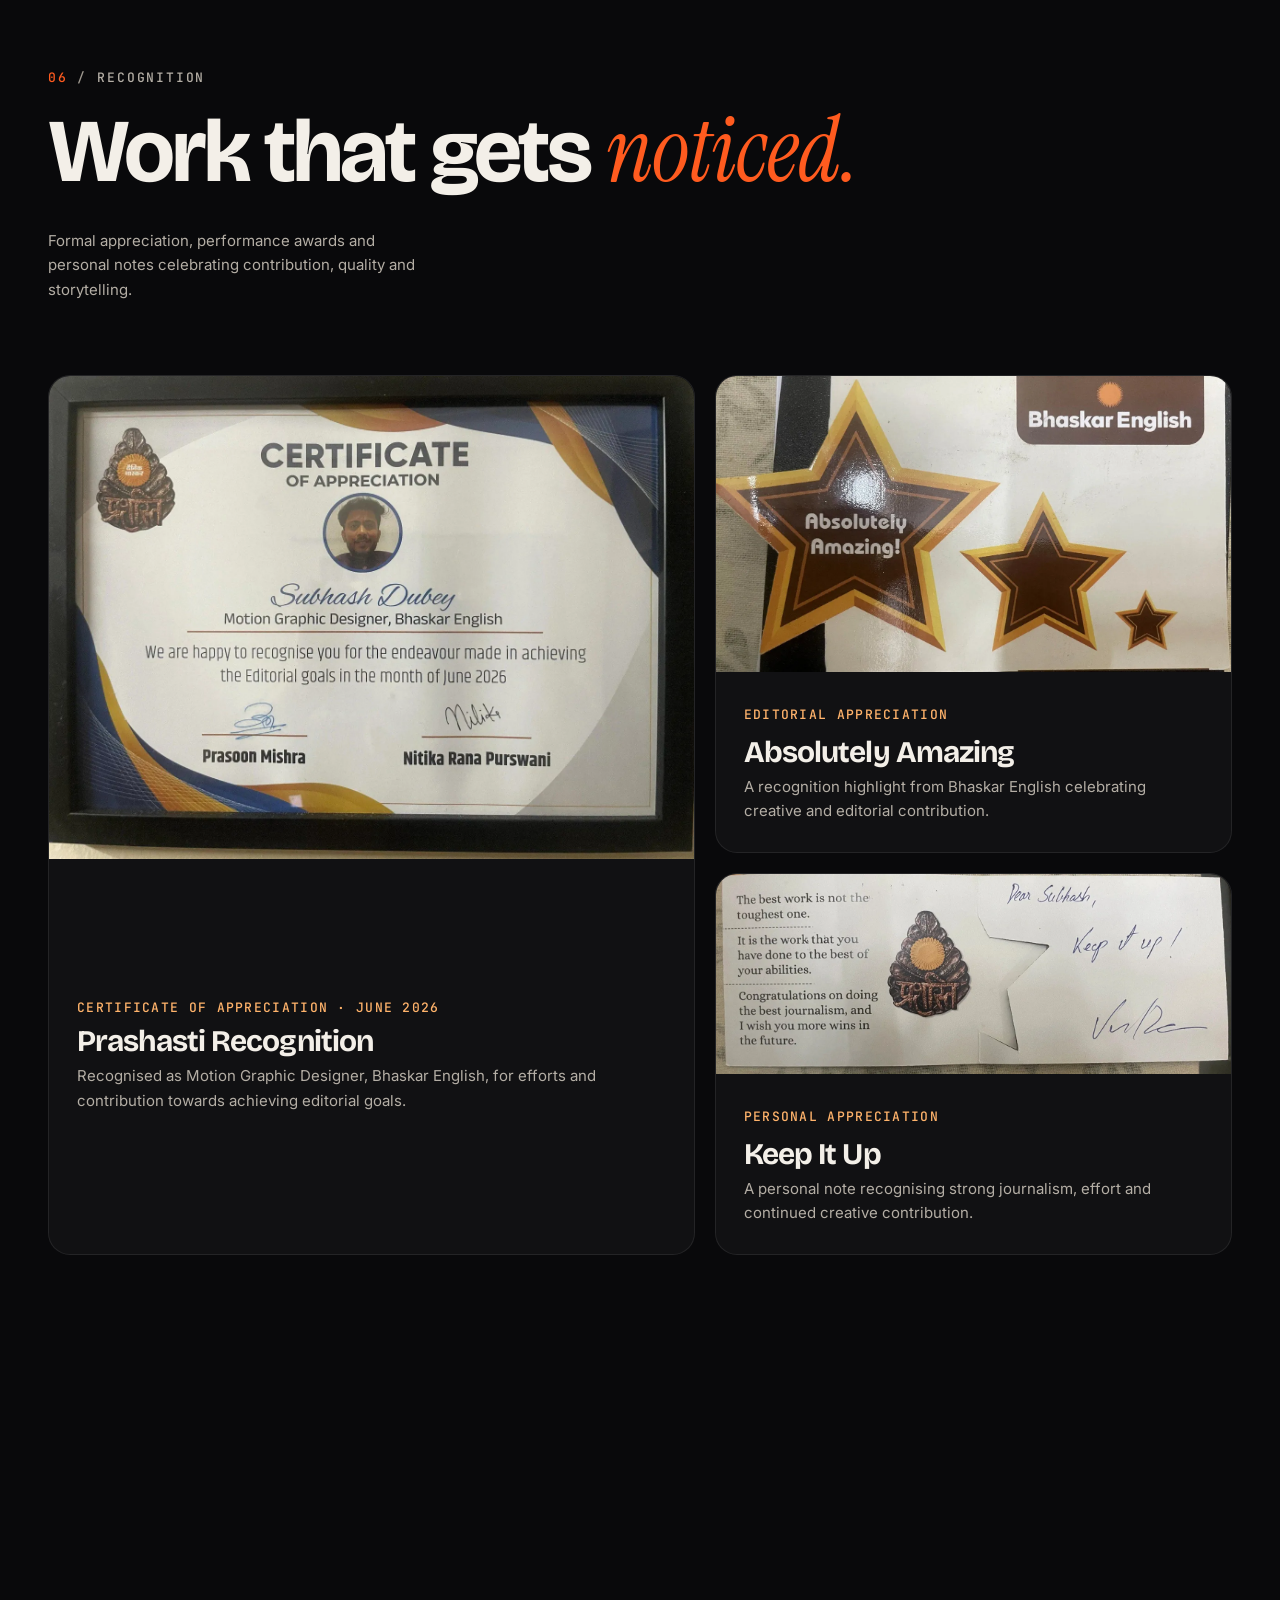
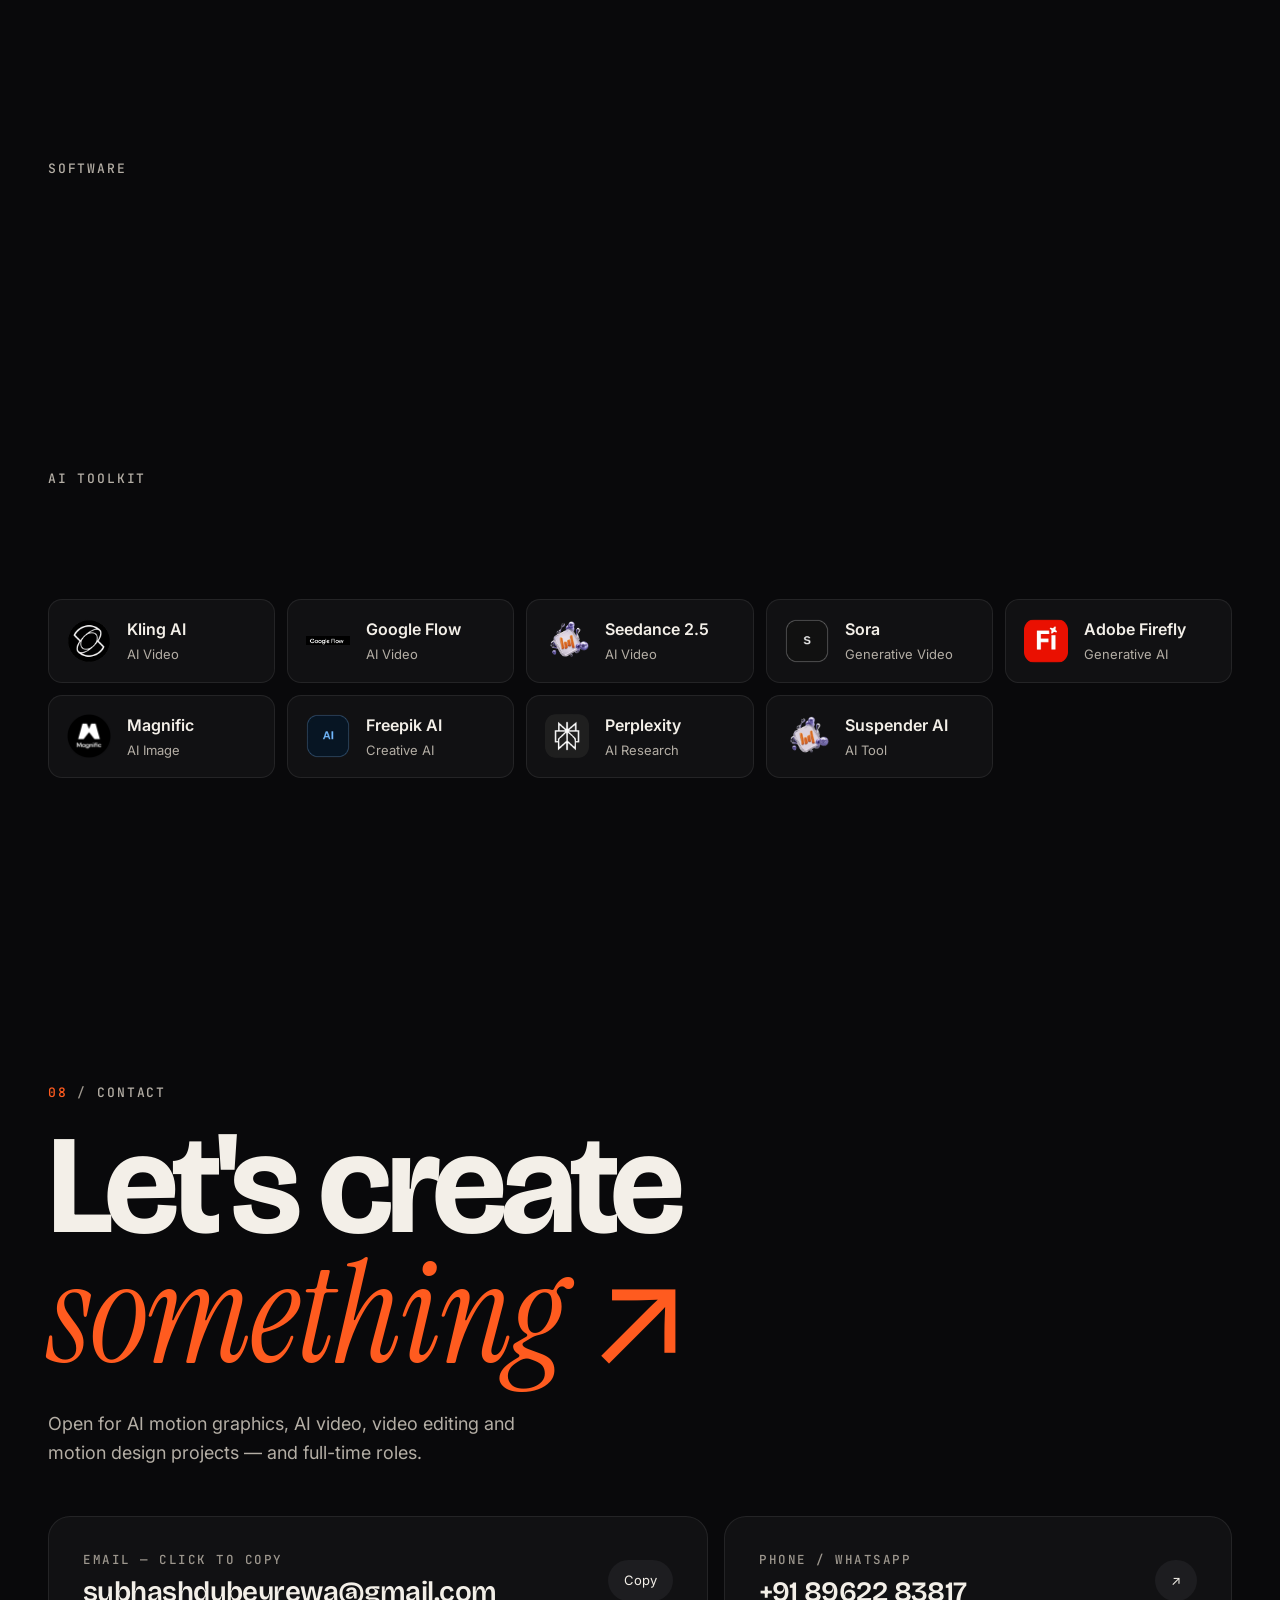
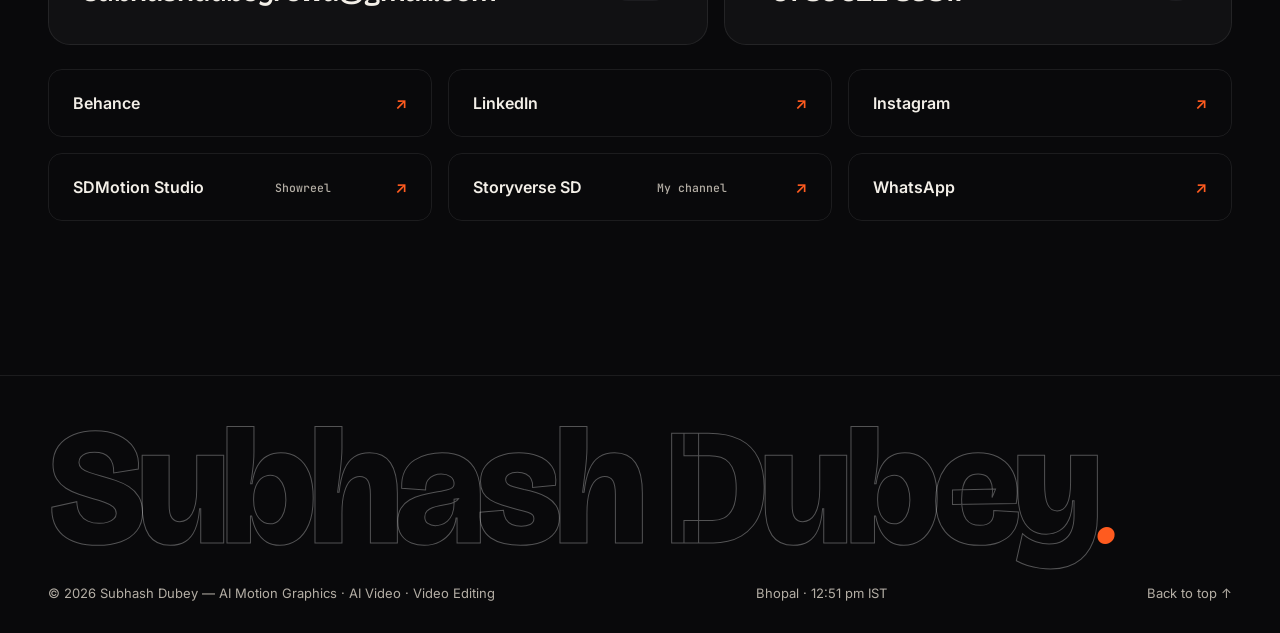
==== commit d3cc5dd5: "Rewrite AI tools/MOGRT process, experience and service 07 - AI + Automation: 6-step process for buil" ====
--- a/index.html
+++ b/index.html
@@ -18,7 +18,7 @@
   <link rel="preconnect" href="https://fonts.gstatic.com" crossorigin>
   <link href="https://fonts.googleapis.com/css2?family=Bricolage+Grotesque:opsz,wght@12..96,400;12..96,600;12..96,700;12..96,800&family=Instrument+Serif:ital@0;1&family=Inter:wght@400;500;600&family=JetBrains+Mono:wght@400;500&display=swap" rel="stylesheet">
   <link rel="preload" as="image" href="assets/images/subhash-portrait.webp">
-  <link rel="stylesheet" href="style.css?v=20261122c">
+  <link rel="stylesheet" href="style.css?v=20261123a">
 </head>
 <body>
   <div class="bg-aurora" aria-hidden="true"><i class="a1"></i><i class="a2"></i><i class="a3"></i></div>
@@ -76,7 +76,7 @@
           </p>
           <div class="hero-actions reveal d3">
             <a class="btn btn-primary" href="#work" data-cursor="View">View my work <span class="arr">↘</span></a>
-            <a class="btn btn-ghost" href="assets/Subhash-Dubey-Resume.pdf" target="_blank" rel="noopener" data-cursor="PDF">Download resume <span class="arr">↓</span></a>
+            <a class="btn btn-ghost" href="assets/Subhash-Dubey-Resume-2026.pdf" target="_blank" rel="noopener" data-cursor="PDF">Download resume <span class="arr">↓</span></a>
           </div>
           <dl class="hero-stats reveal d4">
             <div><dt><span data-count="6">6</span>+</dt><dd>Years in motion<br>&amp; video</dd></div>
@@ -234,9 +234,9 @@
           </article>
           <article class="service reveal">
             <span class="s-num">07</span>
-            <h3>AI-built Tools &amp; MOGRTs for AE &amp; Pr</h3>
-            <p>Using AI, I build my own After Effects &amp; Premiere Pro tools — scripts, expression rigs and one-click automations — and custom .mogrt templates: editable lower thirds, titles, explainers and branding packs for fast, consistent edits.</p>
-            <ul><li>Claude AI</li><li>ChatGPT</li><li>After Effects</li><li>Premiere Pro</li></ul>
+            <h3>AI Tools &amp; MOGRT Templates</h3>
+            <p>I build reusable .mogrt templates in After Effects for Premiere Pro editors — lower thirds, titles, explainer and branding packs — and use AI to create scripts and plugins that automate repetitive editing work.</p>
+            <ul><li>After Effects</li><li>Premiere Pro</li><li>Essential Graphics</li><li>Claude AI</li><li>ChatGPT</li></ul>
           </article>
         </div>
       </div>
@@ -286,14 +286,20 @@
         </div>
 
         <div class="auto-card reveal">
-          <div>
+          <div class="auto-head">
             <p class="label"><span>+</span> AI + Automation</p>
-            <h3>AI-built tools &amp; MOGRTs for <em>AE &amp; Pr.</em></h3>
-          </div>
-          <div>
-            <p>With AI, I build my own tools and Motion Graphics Templates (.mogrt) for After Effects and Premiere Pro — scripts, expression rigs and editable templates my team uses every day. I use After Effects expressions, scripts and code-based workflows to automate repetitive creative tasks. Connecting expressions and tools with timers, animations and motion-graphic controls turns multi-step tasks into simple, reusable, near one-click workflows — less production time, same creative control.</p>
-            <p class="pipeline">Idea → Story → Script → Scene → Prompt → Visual → Video → Edit → Motion Graphics → Final Story</p>
-          </div>
+            <h3>I build my own tools &amp; <em>MOGRTs.</em></h3>
+            <p>I don't just use After Effects and Premiere Pro — I extend them. I design reusable <b>.mogrt templates</b> in After Effects, and use <b>AI</b> to write the scripts, expressions and plugins that make Premiere Pro faster for the whole team.</p>
+            <p class="auto-result">Result: multi-step graphics work becomes a near one-click task — faster turnaround, consistent branding, same creative control.</p>
+          </div>
+          <ol class="steps">
+            <li><b>Find the repeat task</b><span>Spot what the team makes again and again — lower thirds, name strips, breaking-news slates, map pins, title cards.</span></li>
+            <li><b>Design in After Effects</b><span>Build the master animation with the channel's fonts, colours, timing and transitions.</span></li>
+            <li><b>Rig it with AI-written expressions</b><span>Use AI to write expressions and controls, so text, colour, length and layout update automatically.</span></li>
+            <li><b>Export as .mogrt</b><span>Expose only the right controls in Premiere Pro's Essential Graphics panel — editors just type and drop.</span></li>
+            <li><b>Build Premiere Pro tools with AI</b><span>With Claude &amp; ChatGPT, create scripts and plugins that apply templates, import assets and automate repetitive edits.</span></li>
+            <li><b>Test, document &amp; roll out</b><span>Test on real news edits, fix edge cases, write a quick guide and share the toolkit with the team.</span></li>
+          </ol>
         </div>
       </div>
     </section>
@@ -306,27 +312,26 @@
             <p class="label"><span>05</span> Experience</p>
             <h2>Years of <em>making.</em></h2>
           </div>
-          <a class="btn btn-ghost" href="assets/Subhash-Dubey-Resume.pdf" target="_blank" rel="noopener" data-cursor="PDF">Full resume (PDF) <span class="arr">↗</span></a>
+          <a class="btn btn-ghost" href="assets/Subhash-Dubey-Resume-2026.pdf" target="_blank" rel="noopener" data-cursor="PDF">Full resume (PDF) <span class="arr">↗</span></a>
         </div>
 
         <div class="jobs">
           <details class="job reveal" open>
             <summary>
               <span class="job-date">Nov 2024 — Present</span>
-              <span class="job-role">Senior Motion Graphics Designer<small>Team Lead · 5-member creative team · Prashasti Award</small></span>
+              <span class="job-role">Senior Motion Graphics Designer<small>Graphics Team Lead · 5-member team · Prashasti Award 2026</small></span>
               <span class="job-co">Dainik Bhaskar English · Bhopal</span>
               <span class="job-toggle" aria-hidden="true"></span>
             </summary>
             <div class="job-body">
               <ul>
-                <li>Recipient of the <b>“Prashasti” Award</b> for excellence in performance and editorial contribution.</li>
-                <li>Lead and manage a 5-member creative team — creative direction, workflow management and mentorship.</li>
-                <li>High-impact motion graphics, data visualisations and editorial explainers for digital news.</li>
-                <li>Branding packages — the Dainik Bhaskar English logo, show openers, lower thirds, title sequences and recurring visual identities.</li>
-                <li>News explainer graphics, animated lower thirds, transitions and text overlays.</li>
-                <li>Layout and template systems for visual consistency across digital formats.</li>
-                <li>Thumbnails, posters and social creatives tailored for audience targeting.</li>
-                <li>AI-assisted workflows that speed up production while keeping broadcast quality.</li>
+                <li>Received the <b>“Prashasti” Award</b> (June 2026) for excellence in performance and editorial contribution.</li>
+                <li>Lead a <b>5-member graphics team</b> — set creative direction, plan the daily workflow, review output and mentor designers.</li>
+                <li>Produce high-impact motion graphics, data visualisations and news explainers for Bhaskar English digital platforms.</li>
+                <li>Designed the channel's branding — the <b>Dainik Bhaskar English logo</b>, show openers, title sequences, lower thirds and recurring visual identity.</li>
+                <li>Build <b>After Effects .mogrt templates</b> and <b>AI-built Premiere Pro tools</b> so editors create branded graphics in minutes.</li>
+                <li>Create <b>AI video and AI motion graphics</b> with tools like Google Flow, Kling and Midjourney, finished in After Effects &amp; Premiere Pro.</li>
+                <li>Deliver thumbnails, posters and social creatives, working daily with editorial and video teams on breaking news.</li>
               </ul>
             </div>
           </details>
@@ -340,9 +345,9 @@
             </summary>
             <div class="job-body">
               <ul>
-                <li>High-quality visual content for brands and influencers.</li>
-                <li>Editing for Instagram, YouTube reels and social media ads.</li>
-                <li>Collaborated with clients on branding, scripting and delivery.</li>
+                <li>Edited reels, YouTube videos and social media ads for brands and influencers — from script to final delivery.</li>
+                <li>Designed motion graphics, animated logos and promo edits matched to each client's brand.</li>
+                <li>Managed client briefs, revisions and on-time delivery across multiple projects.</li>
               </ul>
             </div>
           </details>
@@ -356,10 +361,10 @@
             </summary>
             <div class="job-body">
               <ul>
-                <li>Educational and current-affairs videos across diverse content categories.</li>
-                <li>Motion graphics integrated with 2D/3D elements for clarity and impact.</li>
-                <li>Editing, sound sync and visual branding for professional outputs.</li>
-                <li>Recognised for exceptional performance with an 18% performance-based salary increment.</li>
+                <li>Produced educational and current-affairs videos with 2D/3D motion graphics, maps and data visuals.</li>
+                <li>Turned complex exam and news topics into clear visual explainers, working closely with editorial teams.</li>
+                <li>Handled editing, sound sync and visual branding for high-volume academic series.</li>
+                <li>Earned an <b>18% performance-based salary increment</b> within one year.</li>
               </ul>
             </div>
           </details>
@@ -367,15 +372,15 @@
           <details class="job reveal">
             <summary>
               <span class="job-date">2018 — 2021</span>
-              <span class="job-role">Video Editor &amp; Motion Graphics<small>Freelance</small></span>
+              <span class="job-role">Video Editor &amp; Motion Graphics Designer<small>Freelance</small></span>
               <span class="job-co">Independent · Indore</span>
               <span class="job-toggle" aria-hidden="true"></span>
             </summary>
             <div class="job-body">
               <ul>
-                <li>Video edits and motion graphics for brands and influencers on Instagram, YouTube and ads.</li>
-                <li>Animated logos, intros and branding assets.</li>
-                <li>End-to-end production: editing, colour, sound and motion graphics.</li>
+                <li>Started my career editing videos and motion graphics for brands and influencers on Instagram, YouTube and ads.</li>
+                <li>Designed animated logos, intros and branding assets.</li>
+                <li>Handled end-to-end production — editing, colour, sound and motion graphics.</li>
               </ul>
             </div>
           </details>
@@ -540,8 +545,8 @@
     </div>
   </div>
 
-  <script src="config.js?v=20261122c"></script>
-  <script src="projects.js?v=20261122c"></script>
-  <script src="main.js?v=20261122c"></script>
+  <script src="config.js?v=20261123a"></script>
+  <script src="projects.js?v=20261123a"></script>
+  <script src="main.js?v=20261123a"></script>
 </body>
 </html>
--- a/style.css
+++ b/style.css
@@ -746,3 +746,18 @@
 @media (min-width: 861px) {
   .player-wrap { max-width: max(640px, calc((100vh - 150px) * 16 / 9)); margin-left: auto; margin-right: auto; }
 }
+
+/* AI + Automation: steps */
+.auto-card { grid-template-columns: .85fr 1.15fr; align-items: start; }
+.auto-head p:not(.label) { color: #cbc6bd; margin: 18px 0 0; }
+.auto-head p b { color: var(--text); }
+.auto-result { padding: 14px 16px; border-left: 3px solid var(--accent); background: rgba(255,91,31,.08); border-radius: 0 12px 12px 0; color: var(--text) !important; font-size: 15px; }
+.steps { list-style: none; margin: 0; padding: 0; display: grid; grid-template-columns: 1fr 1fr; gap: 12px; counter-reset: st; }
+.steps li { counter-increment: st; position: relative; padding: 18px 18px 18px 64px; border-radius: 14px; background: rgba(255,255,255,.03); border: 1px solid var(--line); transition: border-color .3s, transform .4s var(--ease); }
+.steps li:hover { border-color: var(--accent); transform: translateY(-3px); }
+.steps li::before { content: counter(st, decimal-leading-zero); position: absolute; left: 16px; top: 16px; width: 36px; height: 36px; border-radius: 50%; display: grid; place-items: center; background: var(--accent); color: #0b0b0c; font: 700 13px var(--f-mono); }
+.steps b { display: block; font: 600 17px/1.25 var(--f-display); letter-spacing: -.01em; color: var(--text); margin-bottom: 6px; }
+.steps span { font-size: 14px; color: #bdb8af; line-height: 1.5; }
+@media (max-width: 1100px) { .auto-card { grid-template-columns: 1fr; } }
+@media (max-width: 600px) { .steps { grid-template-columns: 1fr; } }
+.job-body li b { color: var(--text); font-weight: 600; }
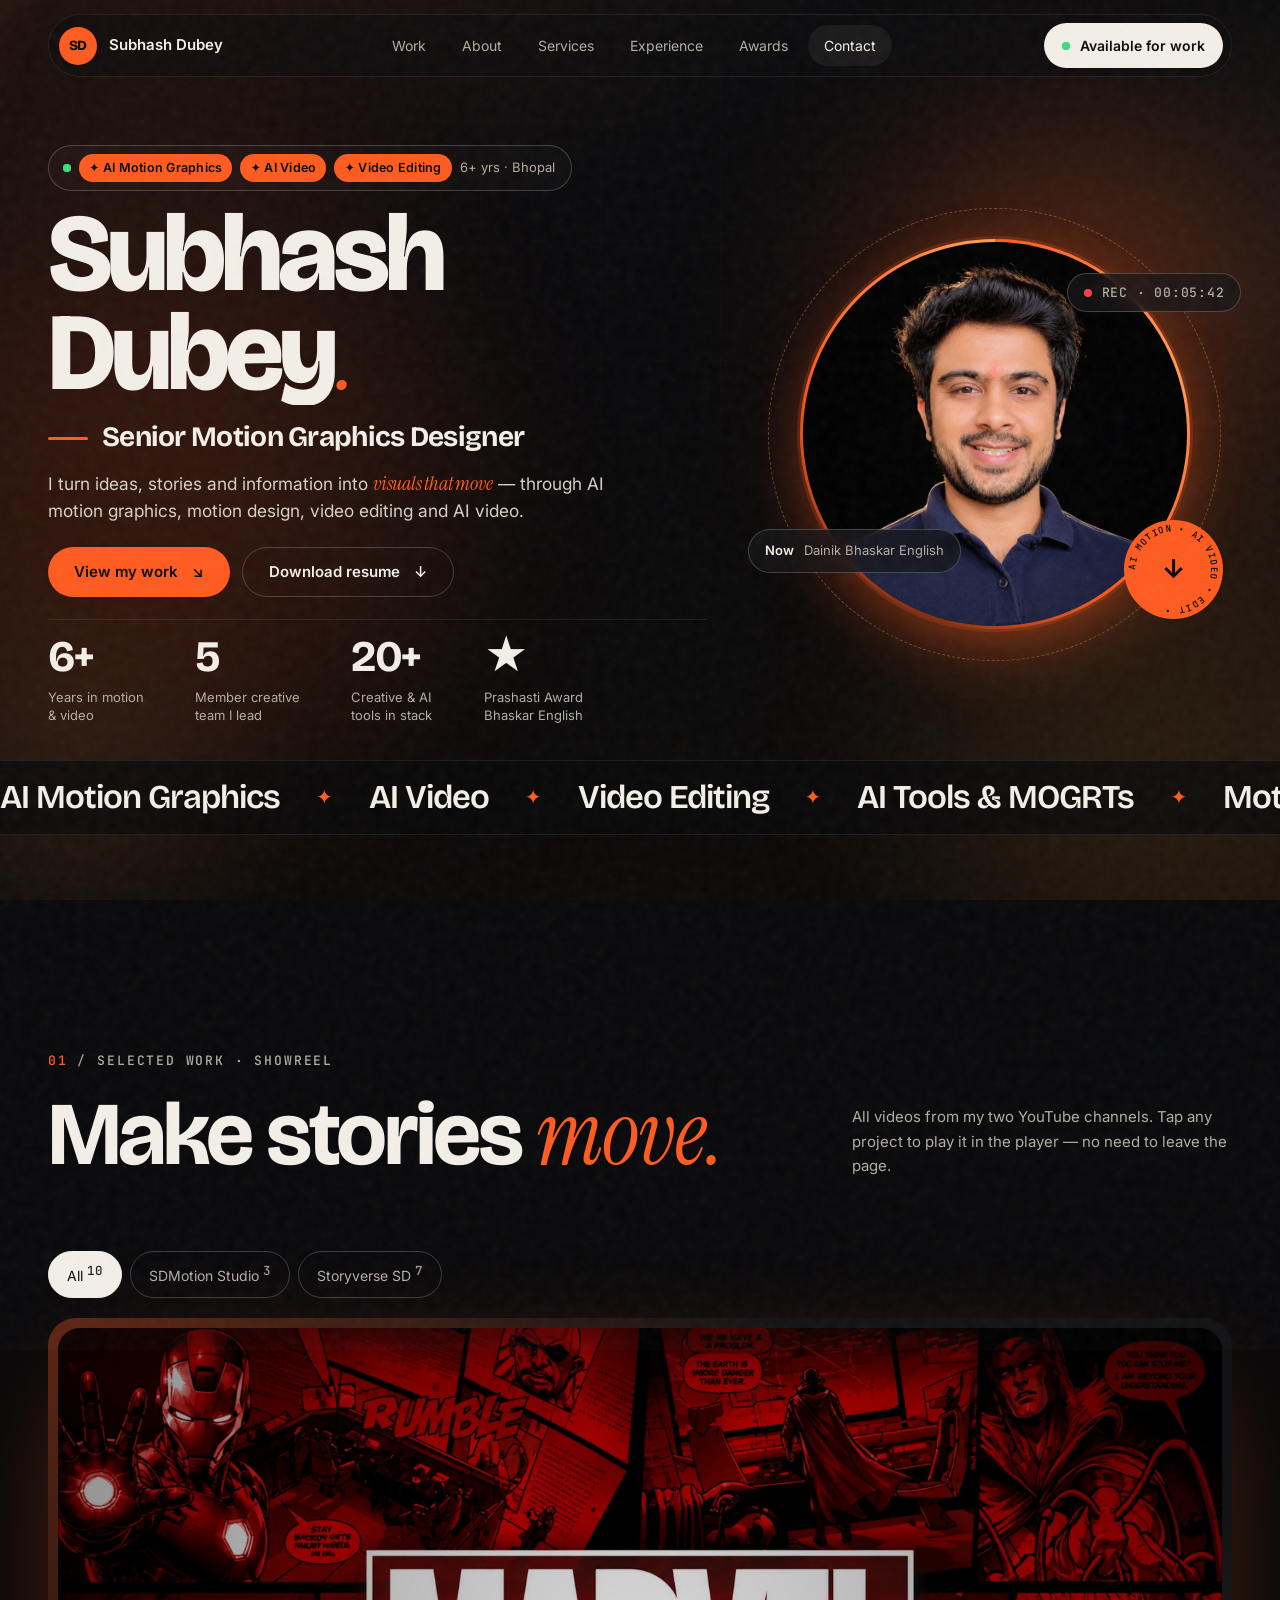
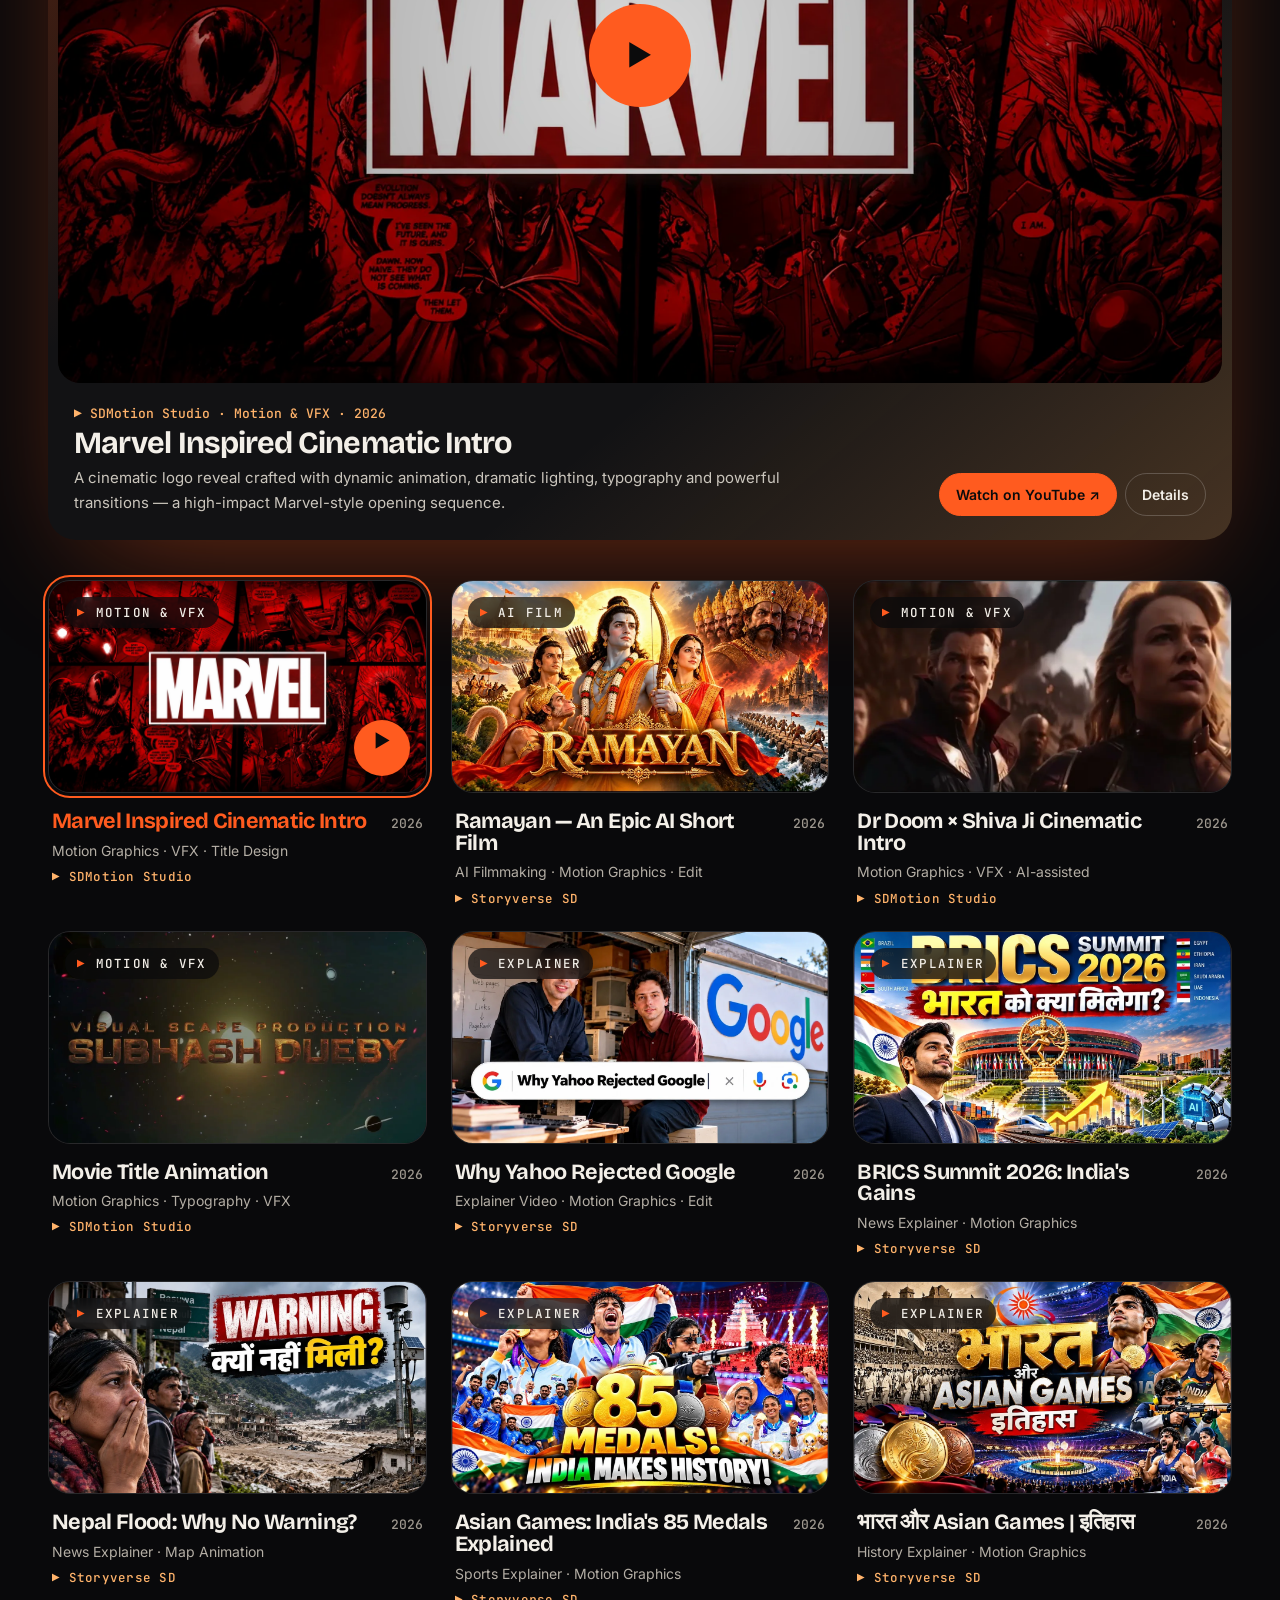
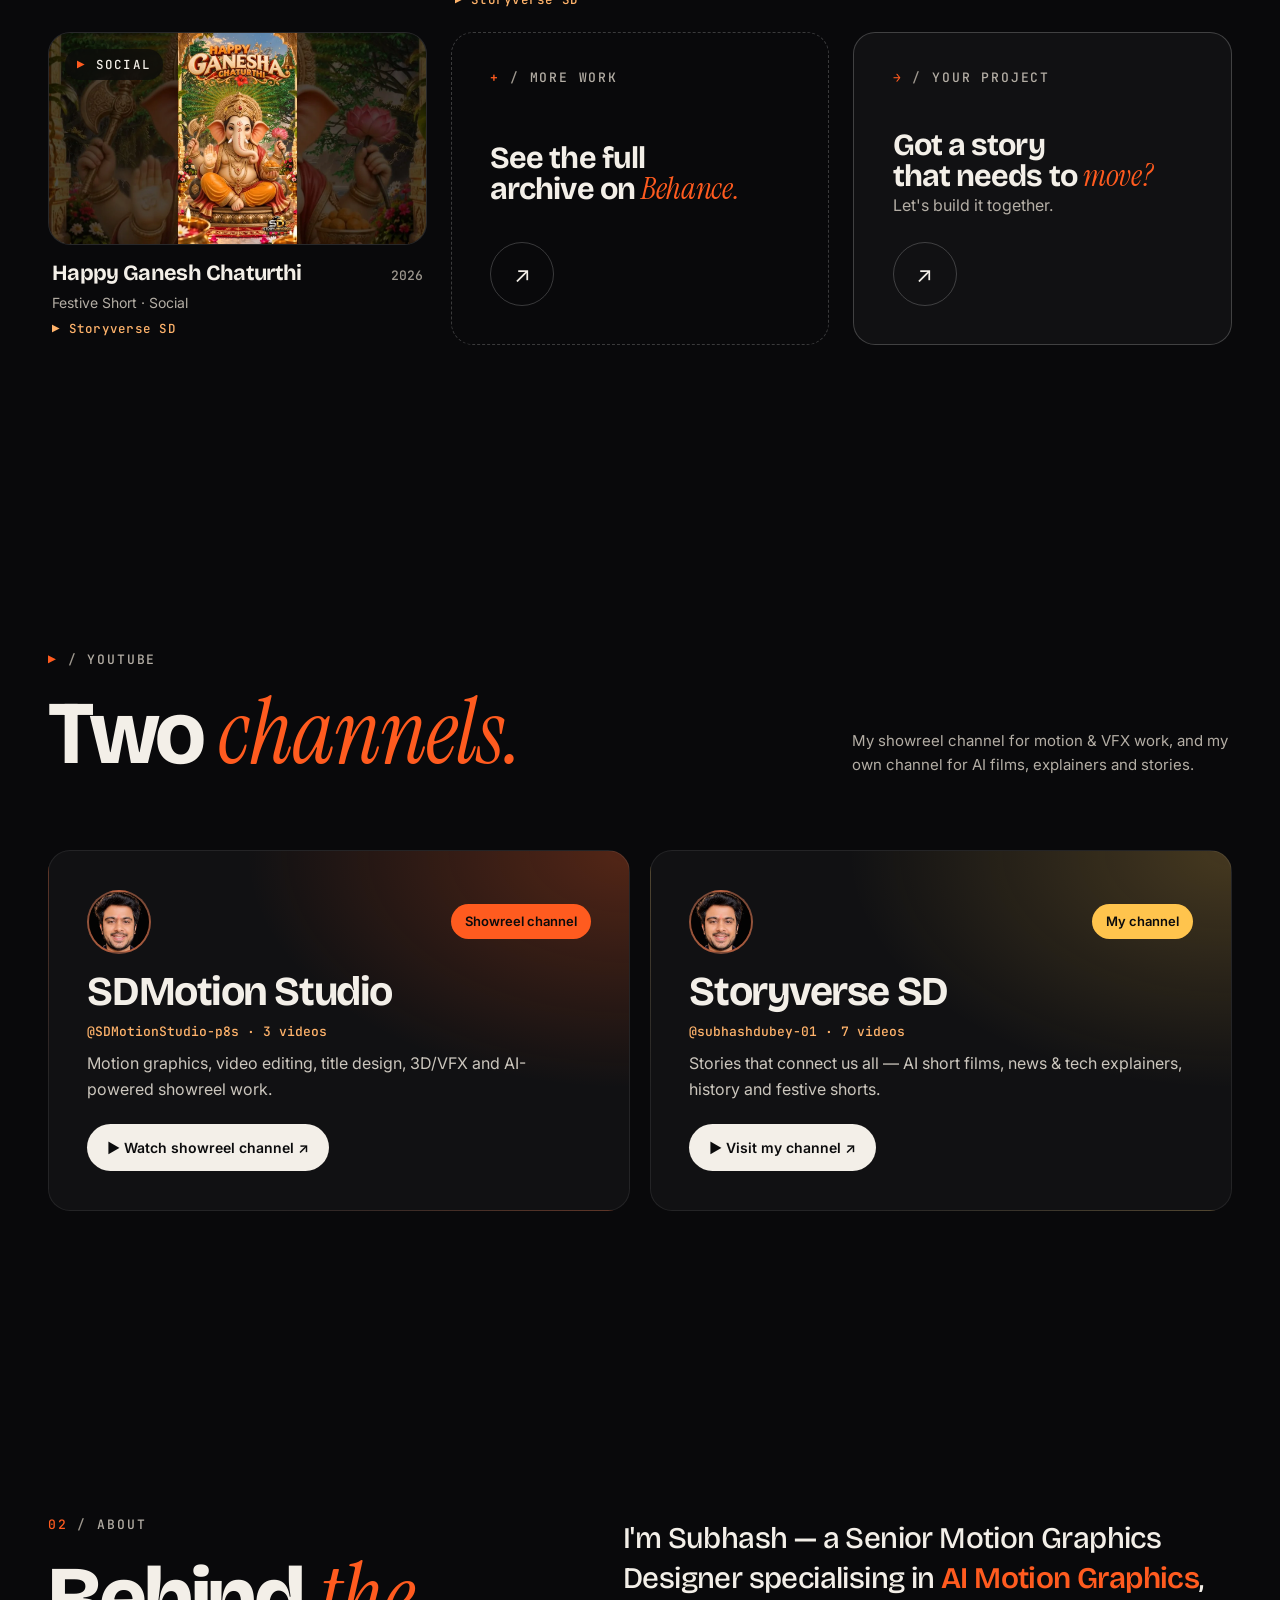
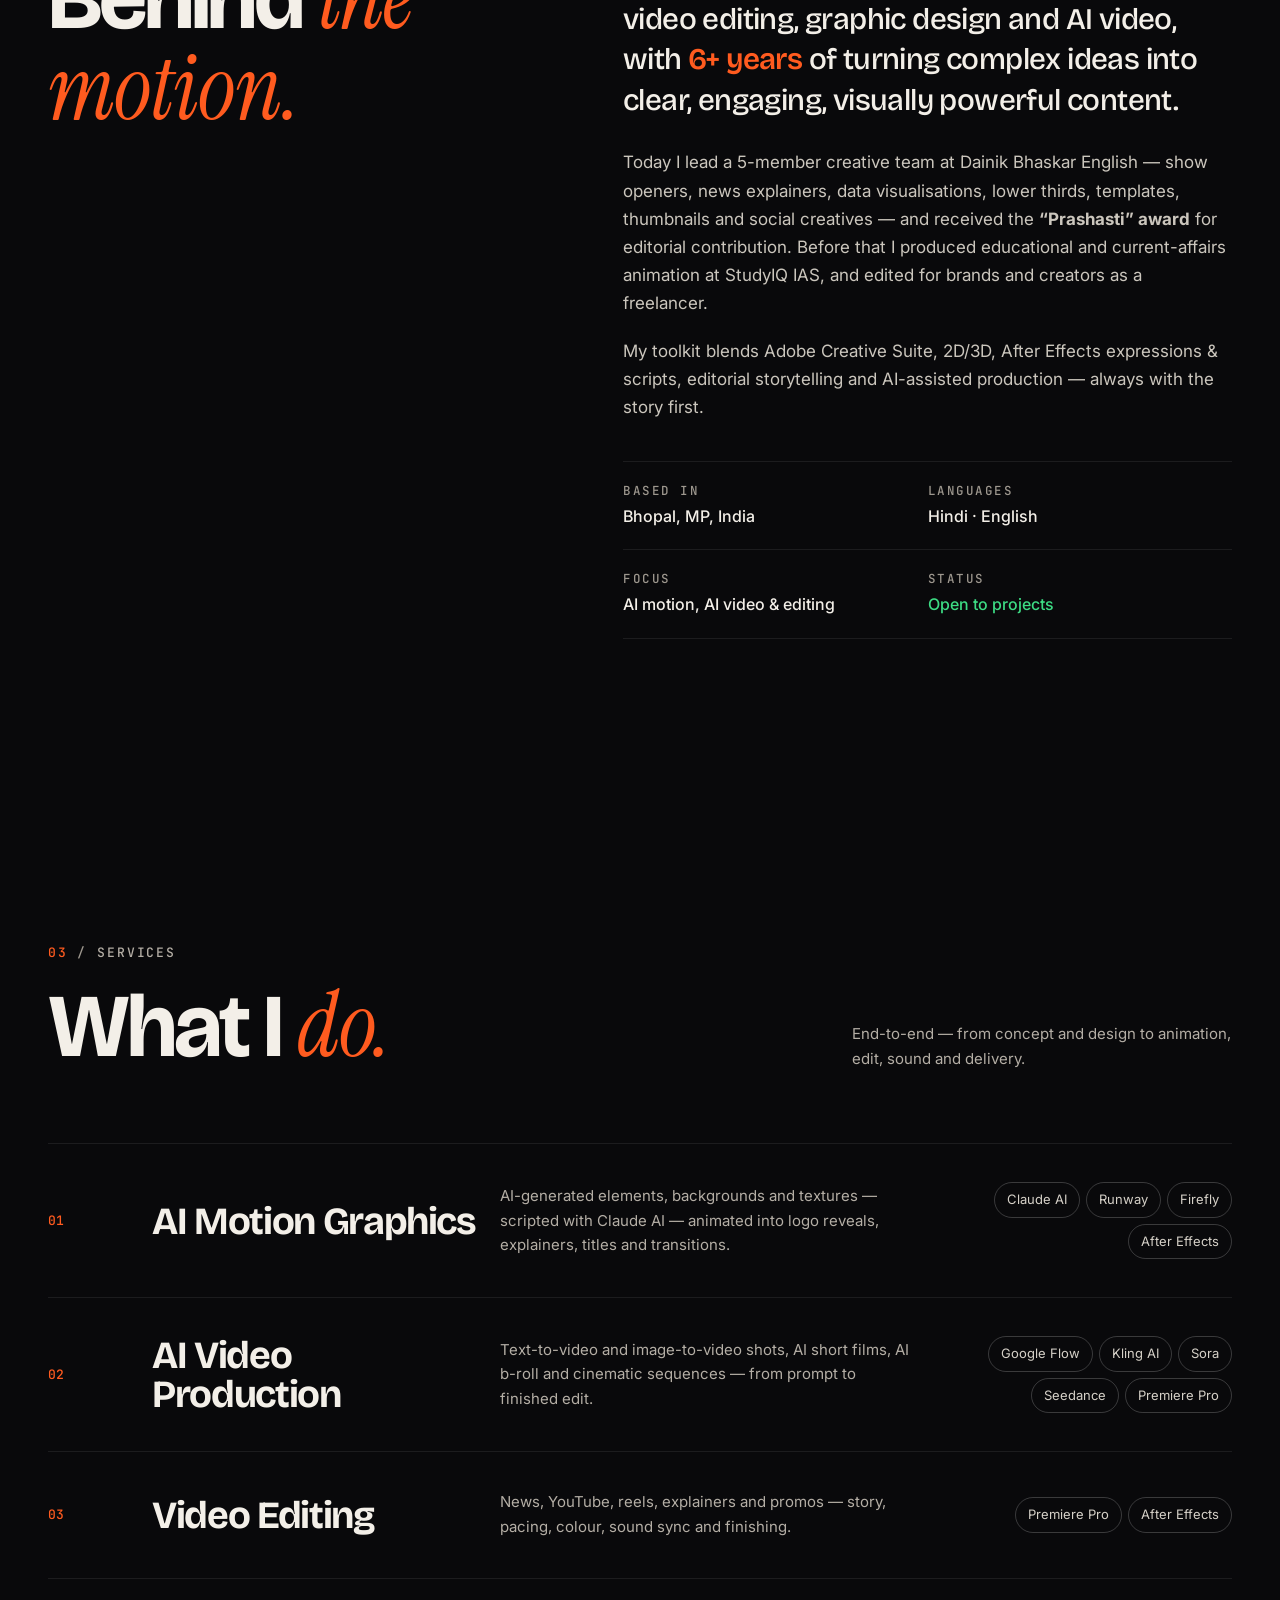
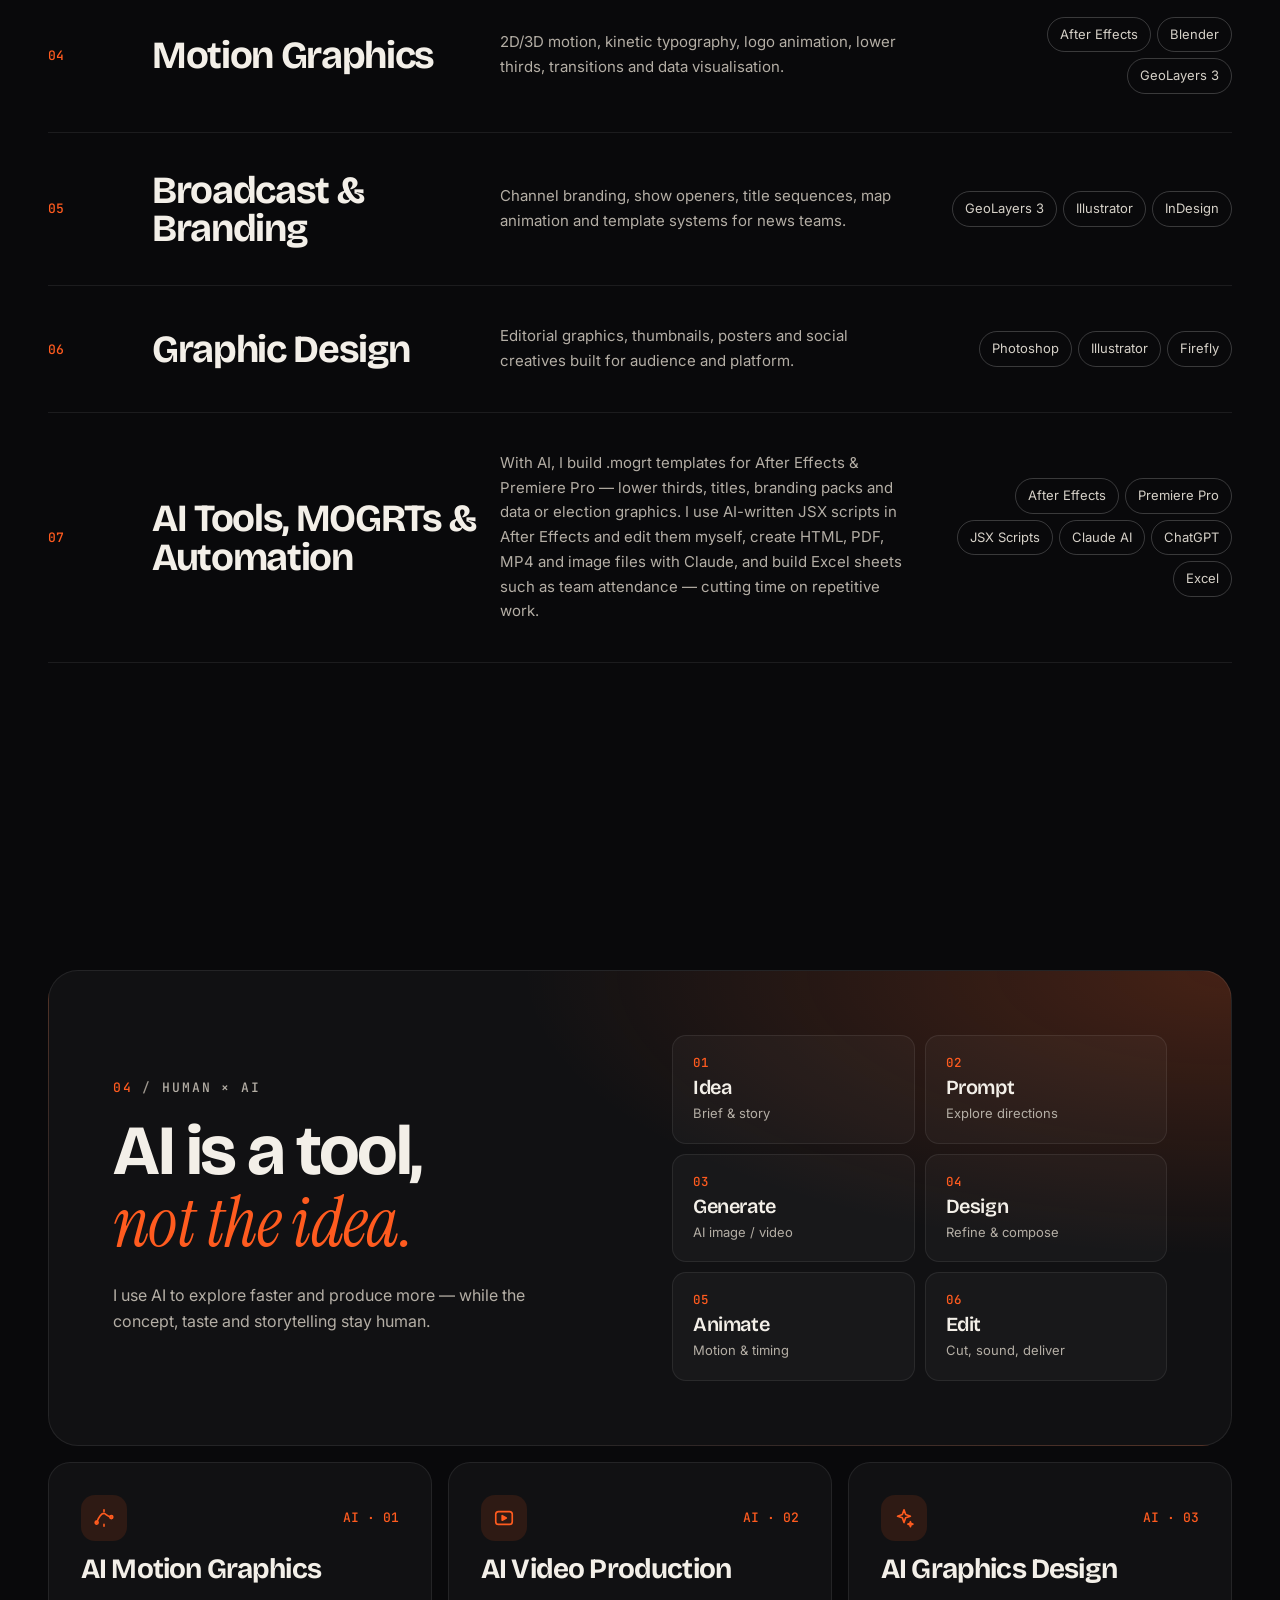
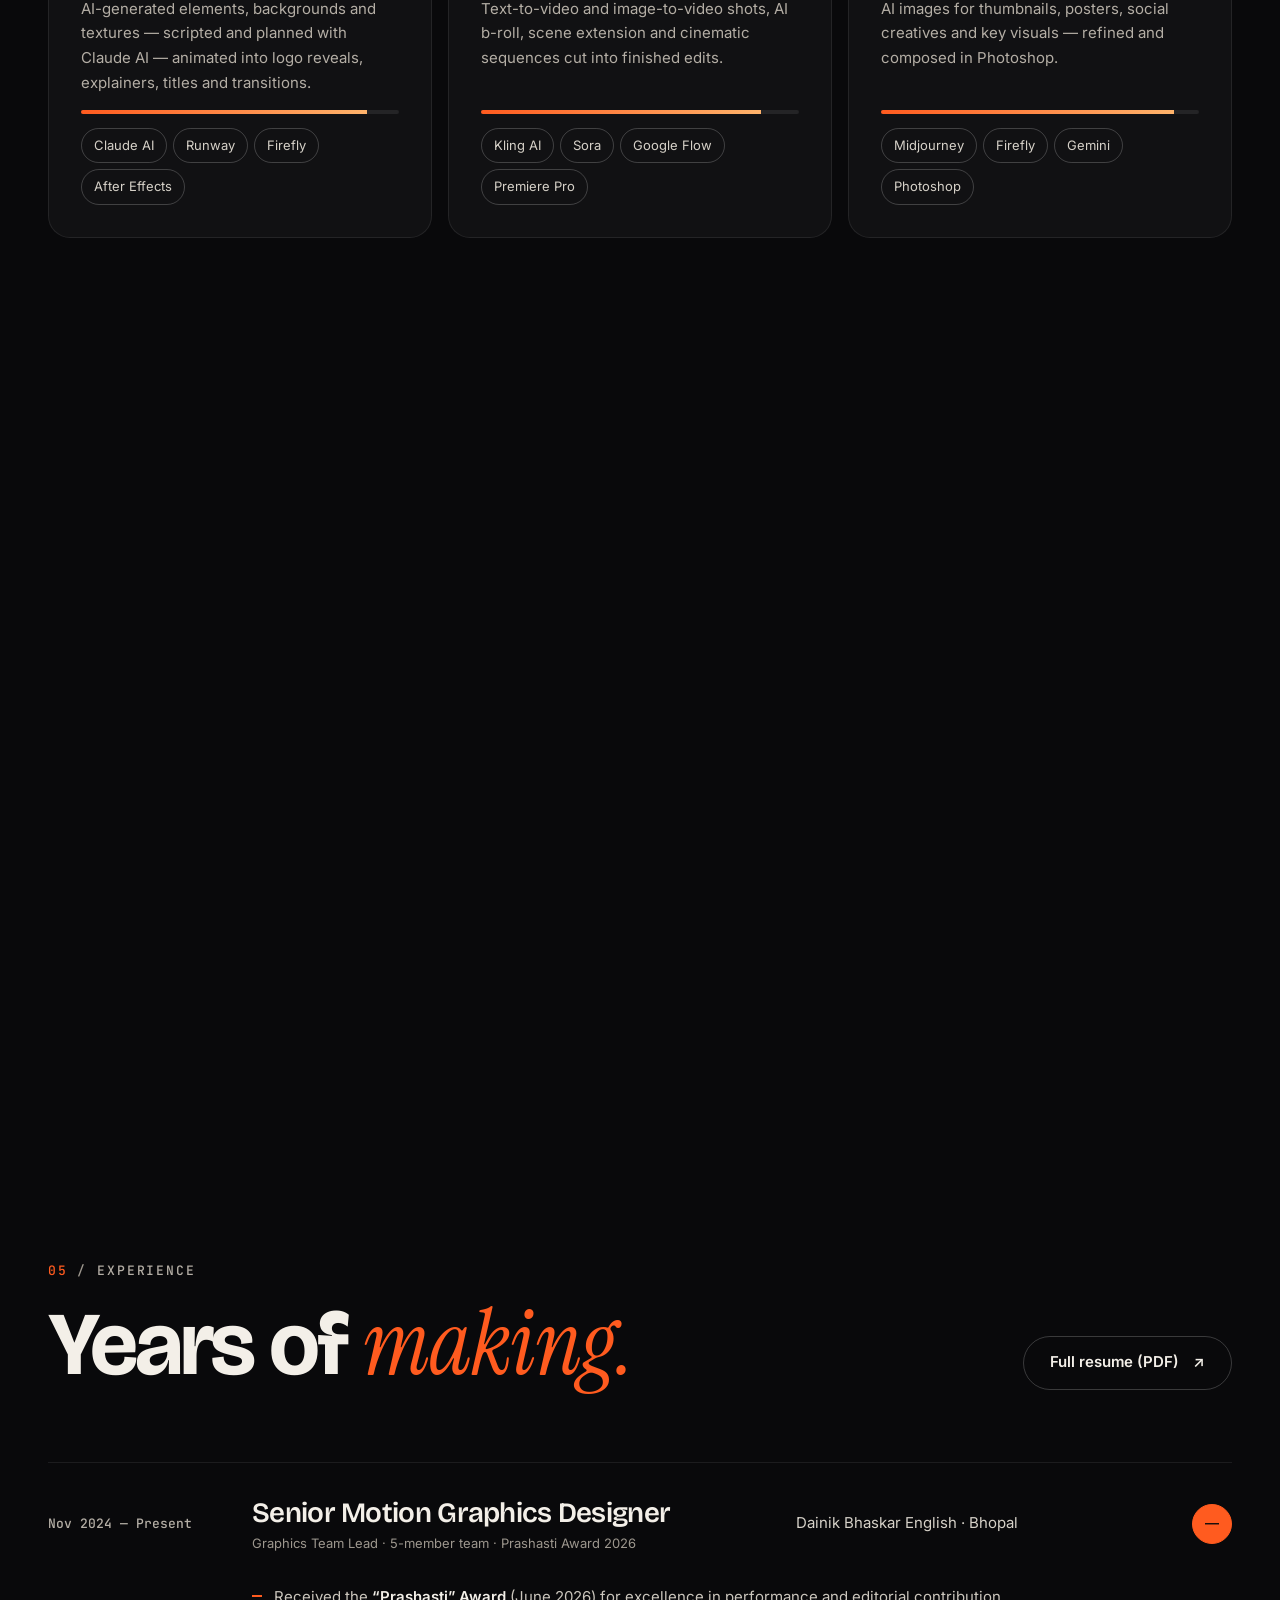
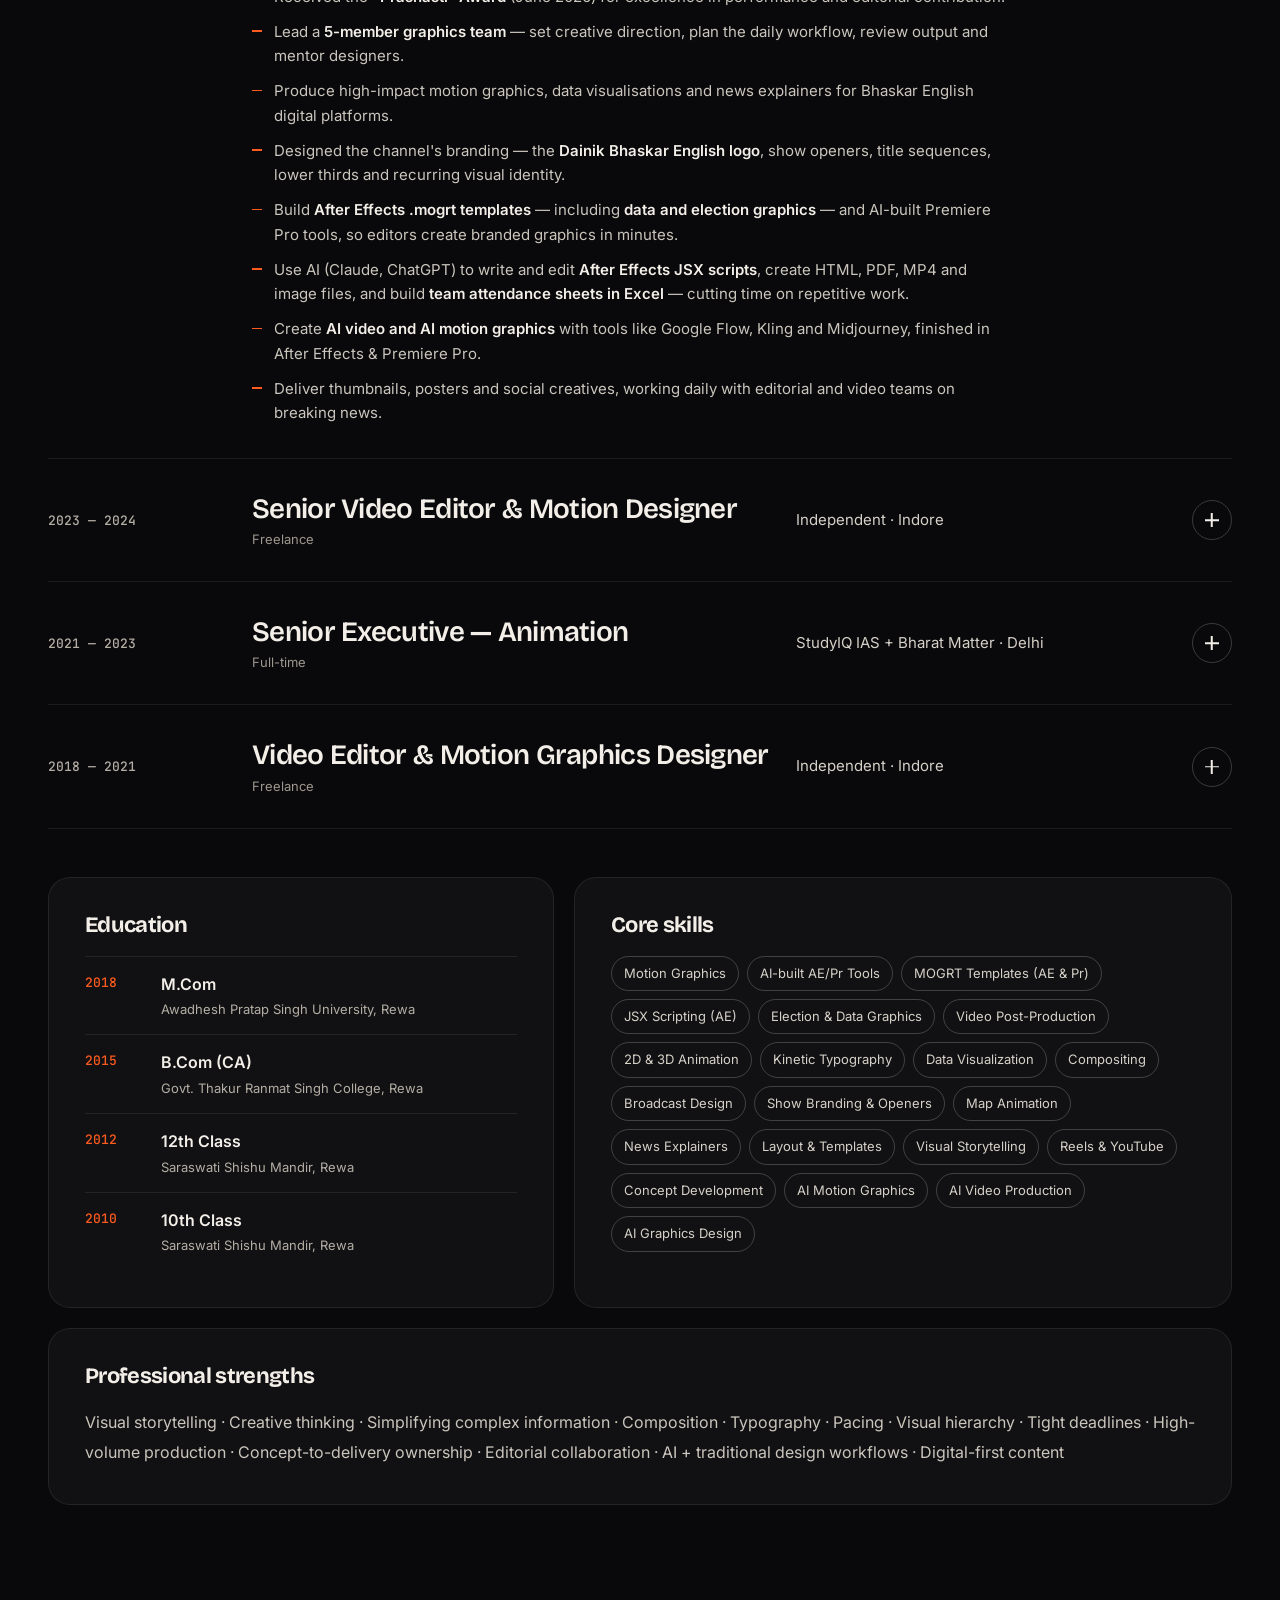
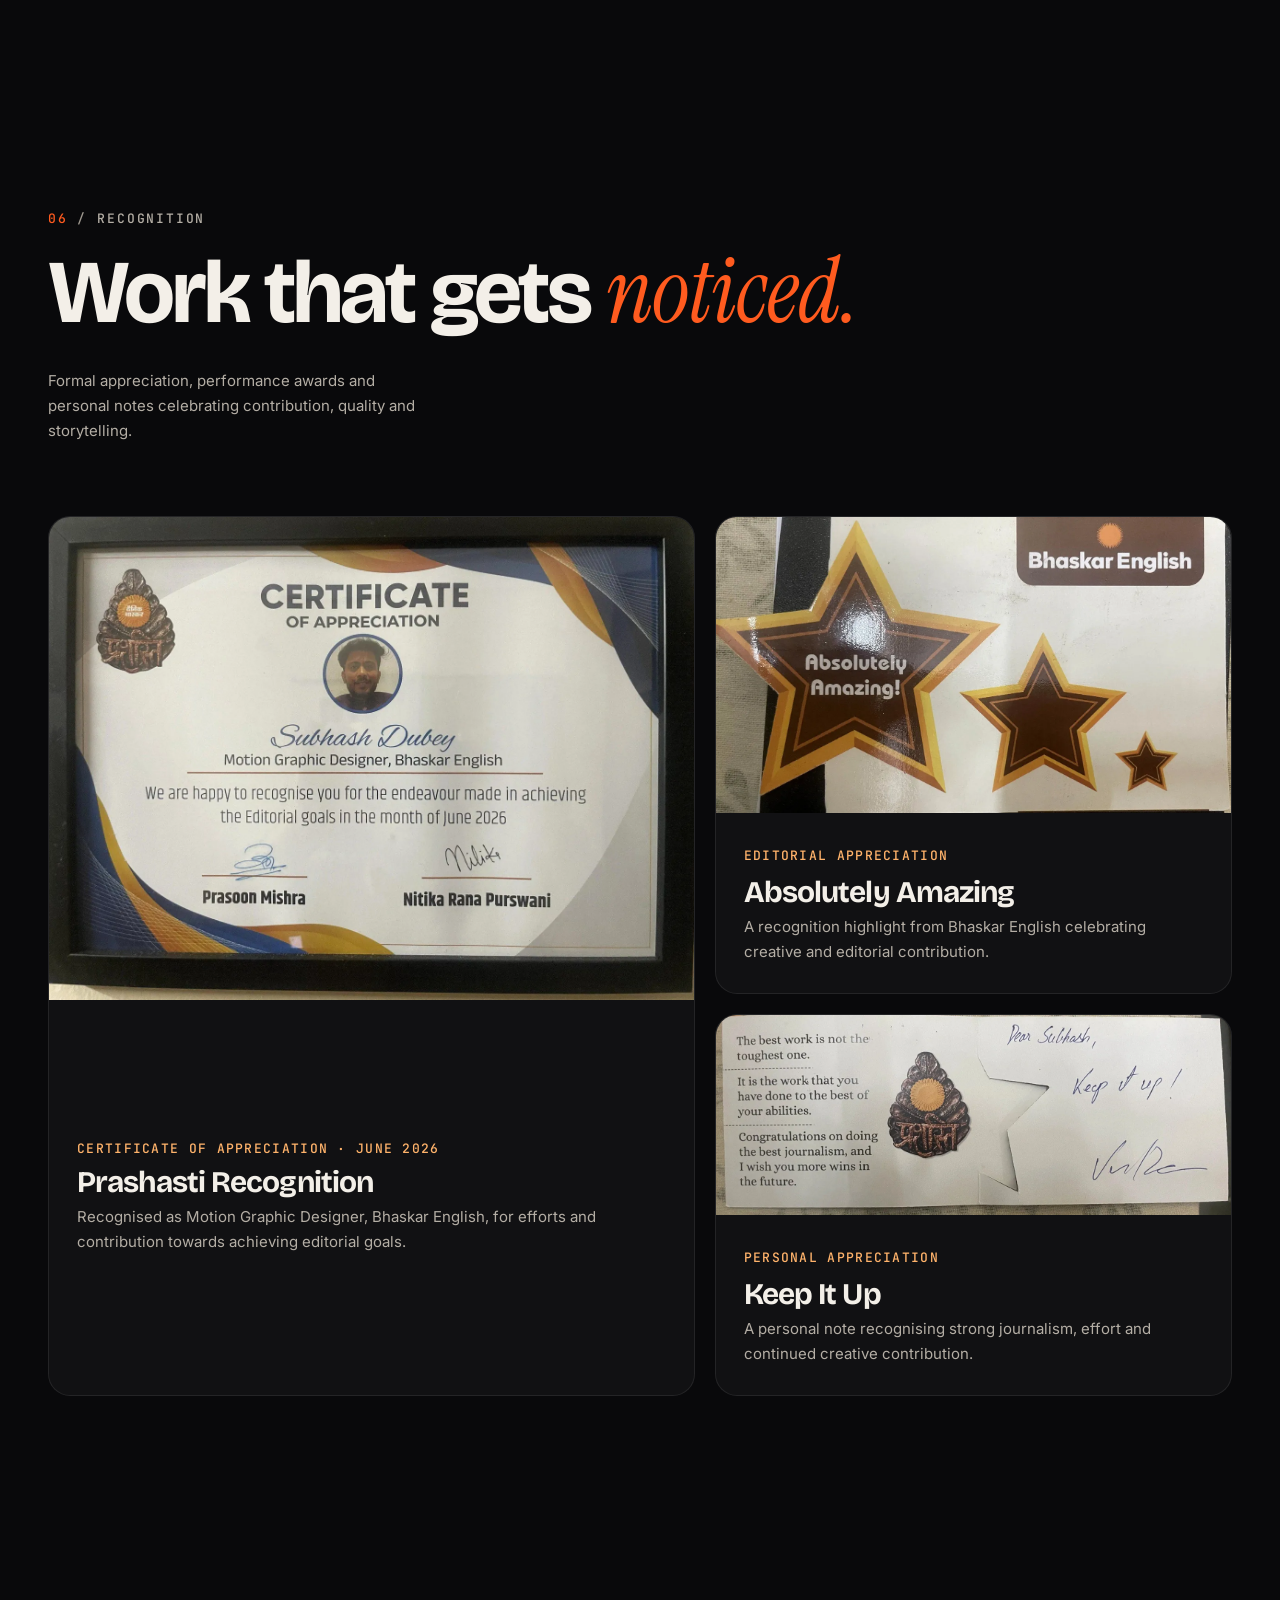
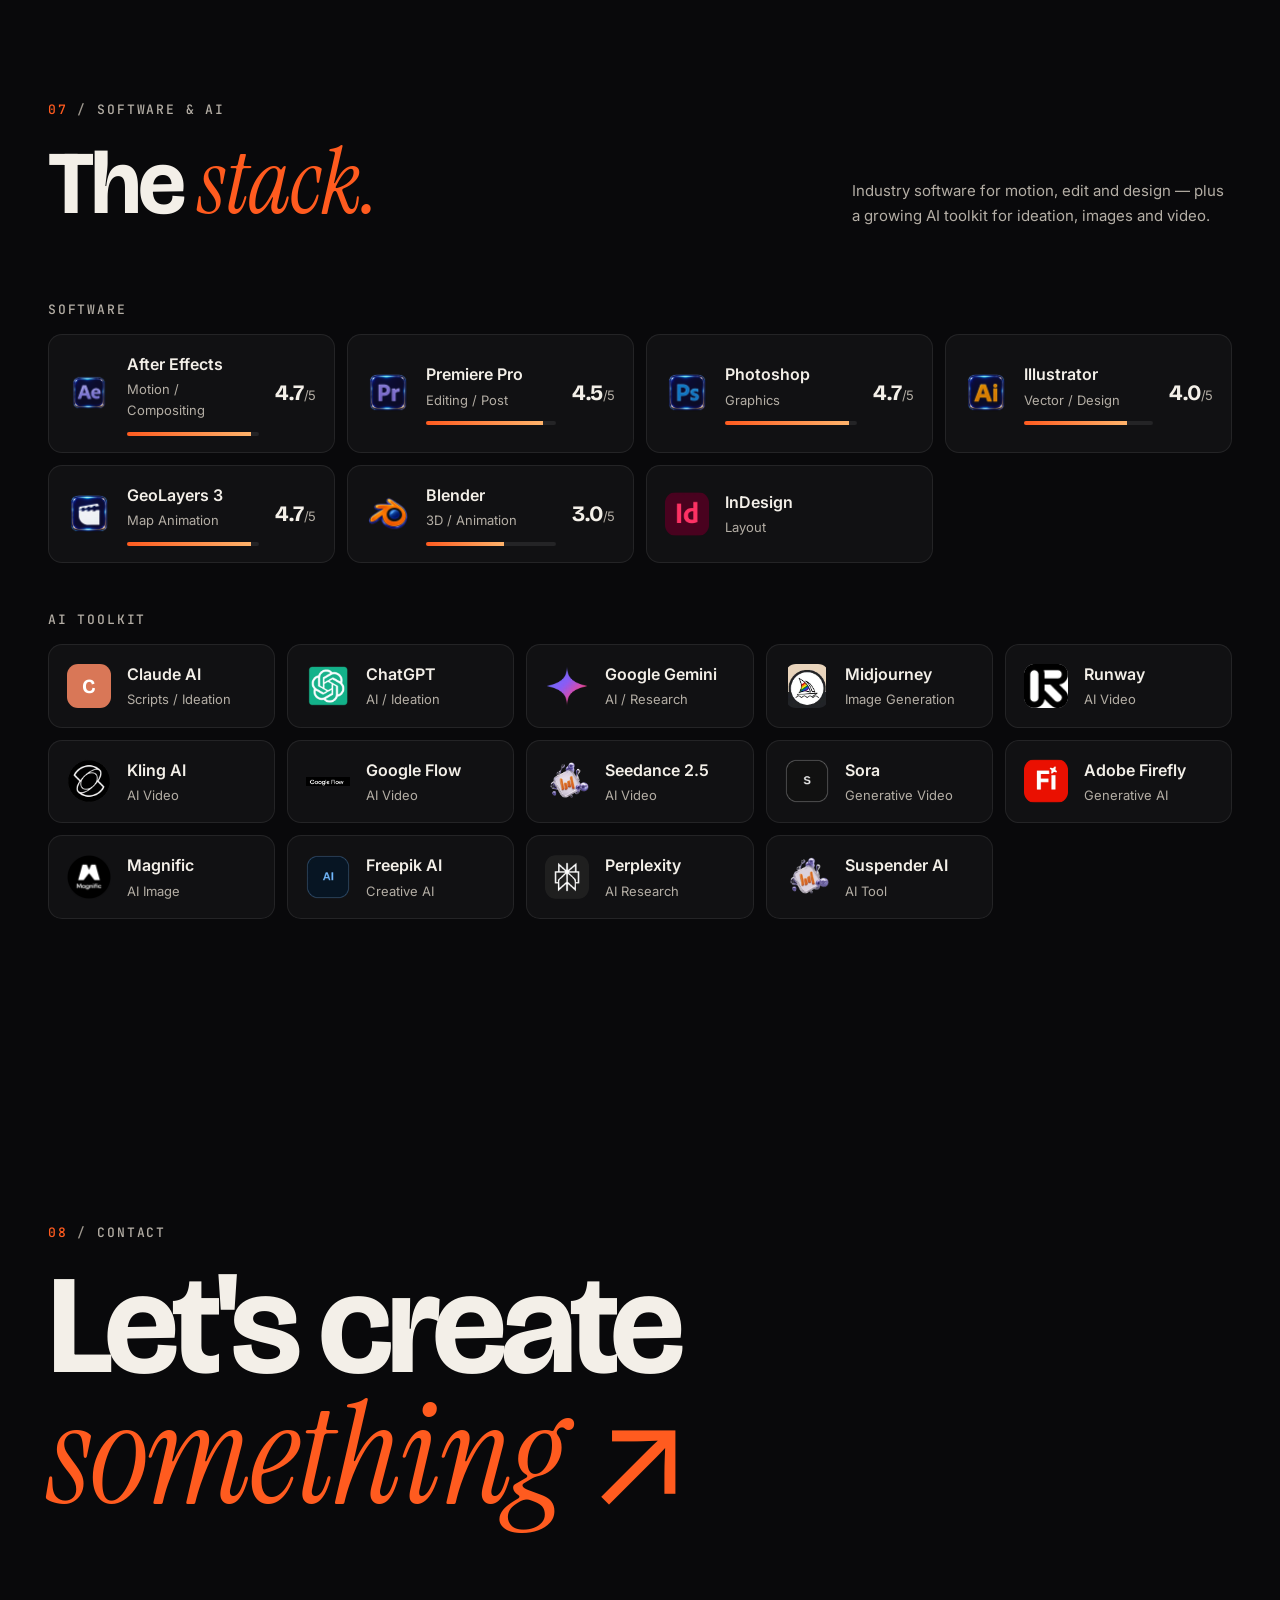
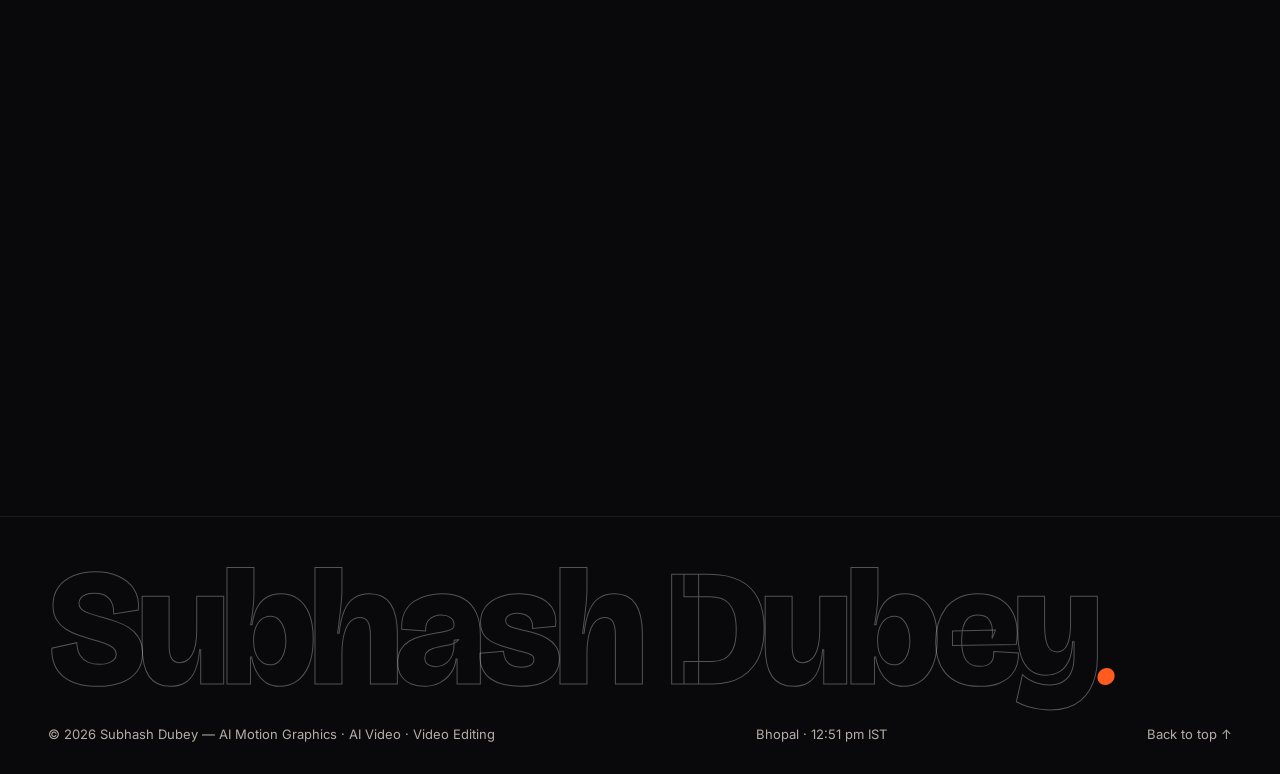
==== commit 56924012: "AI tools work: MOGRT data/election graphics, JSX scripts, Claude files, Excel - Service 07 and AI + " ====
--- a/index.html
+++ b/index.html
@@ -18,10 +18,10 @@
   <link rel="preconnect" href="https://fonts.gstatic.com" crossorigin>
   <link href="https://fonts.googleapis.com/css2?family=Bricolage+Grotesque:opsz,wght@12..96,400;12..96,600;12..96,700;12..96,800&family=Instrument+Serif:ital@0;1&family=Inter:wght@400;500;600&family=JetBrains+Mono:wght@400;500&display=swap" rel="stylesheet">
   <link rel="preload" as="image" href="assets/images/subhash-portrait.webp">
-  <link rel="stylesheet" href="style.css?v=20261123a">
+  <link rel="stylesheet" href="style.css?v=20261126a">
 </head>
 <body>
-  <div class="bg-aurora" aria-hidden="true"><i class="a1"></i><i class="a2"></i><i class="a3"></i></div>
+  <div class="bg-aurora" aria-hidden="true"><i class="a1"></i><i class="a2"></i><i class="a3"></i><b class="beam b1"></b><b class="beam b2"></b></div>
   <div class="grain" aria-hidden="true"></div>
   <div class="progress" aria-hidden="true"><span></span></div>
   <div class="cursor" aria-hidden="true"><span class="cursor-label"></span></div>
@@ -234,9 +234,9 @@
           </article>
           <article class="service reveal">
             <span class="s-num">07</span>
-            <h3>AI Tools &amp; MOGRT Templates</h3>
-            <p>I build reusable .mogrt templates in After Effects for Premiere Pro editors — lower thirds, titles, explainer and branding packs — and use AI to create scripts and plugins that automate repetitive editing work.</p>
-            <ul><li>After Effects</li><li>Premiere Pro</li><li>Essential Graphics</li><li>Claude AI</li><li>ChatGPT</li></ul>
+            <h3>AI Tools, MOGRTs &amp; Automation</h3>
+            <p>With AI, I build .mogrt templates for After Effects &amp; Premiere Pro — lower thirds, titles, branding packs and data or election graphics. I use AI-written JSX scripts in After Effects and edit them myself, create HTML, PDF, MP4 and image files with Claude, and build Excel sheets such as team attendance — cutting time on repetitive work.</p>
+            <ul><li>After Effects</li><li>Premiere Pro</li><li>JSX Scripts</li><li>Claude AI</li><li>ChatGPT</li><li>Excel</li></ul>
           </article>
         </div>
       </div>
@@ -288,17 +288,17 @@
         <div class="auto-card reveal">
           <div class="auto-head">
             <p class="label"><span>+</span> AI + Automation</p>
-            <h3>I build my own tools &amp; <em>MOGRTs.</em></h3>
-            <p>I don't just use After Effects and Premiere Pro — I extend them. I design reusable <b>.mogrt templates</b> in After Effects, and use <b>AI</b> to write the scripts, expressions and plugins that make Premiere Pro faster for the whole team.</p>
-            <p class="auto-result">Result: multi-step graphics work becomes a near one-click task — faster turnaround, consistent branding, same creative control.</p>
+            <h3>I build my own tools <em>with AI.</em></h3>
+            <p>I don't just use After Effects and Premiere Pro — I extend them. With <b>Claude</b> and <b>ChatGPT</b> I create templates, scripts and files that take repetitive work off my team's plate.</p>
+            <p class="auto-result">Result: repetitive tasks take far less time, so more of the day goes into creative work.</p>
           </div>
           <ol class="steps">
-            <li><b>Find the repeat task</b><span>Spot what the team makes again and again — lower thirds, name strips, breaking-news slates, map pins, title cards.</span></li>
-            <li><b>Design in After Effects</b><span>Build the master animation with the channel's fonts, colours, timing and transitions.</span></li>
-            <li><b>Rig it with AI-written expressions</b><span>Use AI to write expressions and controls, so text, colour, length and layout update automatically.</span></li>
-            <li><b>Export as .mogrt</b><span>Expose only the right controls in Premiere Pro's Essential Graphics panel — editors just type and drop.</span></li>
-            <li><b>Build Premiere Pro tools with AI</b><span>With Claude &amp; ChatGPT, create scripts and plugins that apply templates, import assets and automate repetitive edits.</span></li>
-            <li><b>Test, document &amp; roll out</b><span>Test on real news edits, fix edge cases, write a quick guide and share the toolkit with the team.</span></li>
+            <li><b>MOGRT templates for AE &amp; Pr</b><span>Lower thirds, titles, explainers and branding packs built in After Effects — editors just type and drop them in Premiere Pro.</span></li>
+            <li><b>Data &amp; election graphics</b><span>MOGRTs that turn results, numbers and tables into animated tallies, charts and maps — change the data and the graphic updates.</span></li>
+            <li><b>JSX scripts for After Effects</b><span>AI writes the JSX script; I run it in After Effects and read and edit the code myself to fit each project.</span></li>
+            <li><b>HTML, PDF, MP4 &amp; images with Claude</b><span>Quick explainer pages, documents, video clips and images created with Claude for news and social use.</span></li>
+            <li><b>Excel sheets for the team</b><span>AI-built Excel sheets such as team attendance — with formulas and summaries ready to use.</span></li>
+            <li><b>Premiere Pro tools &amp; plugins</b><span>AI-built scripts and plugins that apply templates, import assets and automate repetitive edits.</span></li>
           </ol>
         </div>
       </div>
@@ -329,7 +329,8 @@
                 <li>Lead a <b>5-member graphics team</b> — set creative direction, plan the daily workflow, review output and mentor designers.</li>
                 <li>Produce high-impact motion graphics, data visualisations and news explainers for Bhaskar English digital platforms.</li>
                 <li>Designed the channel's branding — the <b>Dainik Bhaskar English logo</b>, show openers, title sequences, lower thirds and recurring visual identity.</li>
-                <li>Build <b>After Effects .mogrt templates</b> and <b>AI-built Premiere Pro tools</b> so editors create branded graphics in minutes.</li>
+                <li>Build <b>After Effects .mogrt templates</b> — including <b>data and election graphics</b> — and AI-built Premiere Pro tools, so editors create branded graphics in minutes.</li>
+                <li>Use AI (Claude, ChatGPT) to write and edit <b>After Effects JSX scripts</b>, create HTML, PDF, MP4 and image files, and build <b>team attendance sheets in Excel</b> — cutting time on repetitive work.</li>
                 <li>Create <b>AI video and AI motion graphics</b> with tools like Google Flow, Kling and Midjourney, finished in After Effects &amp; Premiere Pro.</li>
                 <li>Deliver thumbnails, posters and social creatives, working daily with editorial and video teams on breaking news.</li>
               </ul>
@@ -397,7 +398,7 @@
           <div class="cv-card reveal">
             <h3>Core skills</h3>
             <div class="tags">
-              <span>Motion Graphics</span><span>AI-built AE/Pr Tools</span><span>MOGRT Templates (AE &amp; Pr)</span><span>Video Post-Production</span><span>2D &amp; 3D Animation</span><span>Kinetic Typography</span><span>Data Visualization</span><span>Compositing</span><span>Broadcast Design</span>
+              <span>Motion Graphics</span><span>AI-built AE/Pr Tools</span><span>MOGRT Templates (AE &amp; Pr)</span><span>JSX Scripting (AE)</span><span>Election &amp; Data Graphics</span><span>Video Post-Production</span><span>2D &amp; 3D Animation</span><span>Kinetic Typography</span><span>Data Visualization</span><span>Compositing</span><span>Broadcast Design</span>
               <span>Show Branding &amp; Openers</span><span>Map Animation</span><span>News Explainers</span><span>Layout &amp; Templates</span>
               <span>Visual Storytelling</span><span>Reels &amp; YouTube</span><span>Concept Development</span><span>AI Motion Graphics</span><span>AI Video Production</span><span>AI Graphics Design</span>
             </div>
@@ -545,8 +546,8 @@
     </div>
   </div>
 
-  <script src="config.js?v=20261123a"></script>
-  <script src="projects.js?v=20261123a"></script>
-  <script src="main.js?v=20261123a"></script>
+  <script src="config.js?v=20261126a"></script>
+  <script src="projects.js?v=20261126a"></script>
+  <script src="main.js?v=20261126a"></script>
 </body>
 </html>
--- a/style.css
+++ b/style.css
@@ -761,3 +761,14 @@
 @media (max-width: 1100px) { .auto-card { grid-template-columns: 1fr; } }
 @media (max-width: 600px) { .steps { grid-template-columns: 1fr; } }
 .job-body li b { color: var(--text); font-weight: 600; }
+
+/* ---- Sliding background ---- */
+.bg-aurora::after { animation: gridSlide 40s linear infinite; }
+@keyframes gridSlide { to { background-position: 120px 120px, 120px 120px; } }
+.bg-aurora .beam { position: absolute; top: -40vh; width: 30vw; height: 180vh; transform: rotate(18deg); pointer-events: none; filter: blur(30px);
+  background: linear-gradient(90deg, transparent, rgba(255,120,50,.10) 45%, rgba(255,190,120,.14) 50%, rgba(255,120,50,.10) 55%, transparent); }
+.bg-aurora .b1 { left: -40vw; animation: beamSlide 22s linear infinite; }
+.bg-aurora .b2 { left: -40vw; animation: beamSlide 22s linear infinite; animation-delay: -11s; opacity: .7; }
+@keyframes beamSlide { from { transform: translateX(0) rotate(18deg); } to { transform: translateX(180vw) rotate(18deg); } }
+@media (prefers-reduced-motion: reduce) { .bg-aurora::after, .bg-aurora .beam { animation: none; } .bg-aurora .beam { display: none; } }
+.bg-aurora .beam { background: linear-gradient(90deg, transparent, rgba(255,110,40,.16) 42%, rgba(255,190,120,.22) 50%, rgba(255,110,40,.16) 58%, transparent); }
